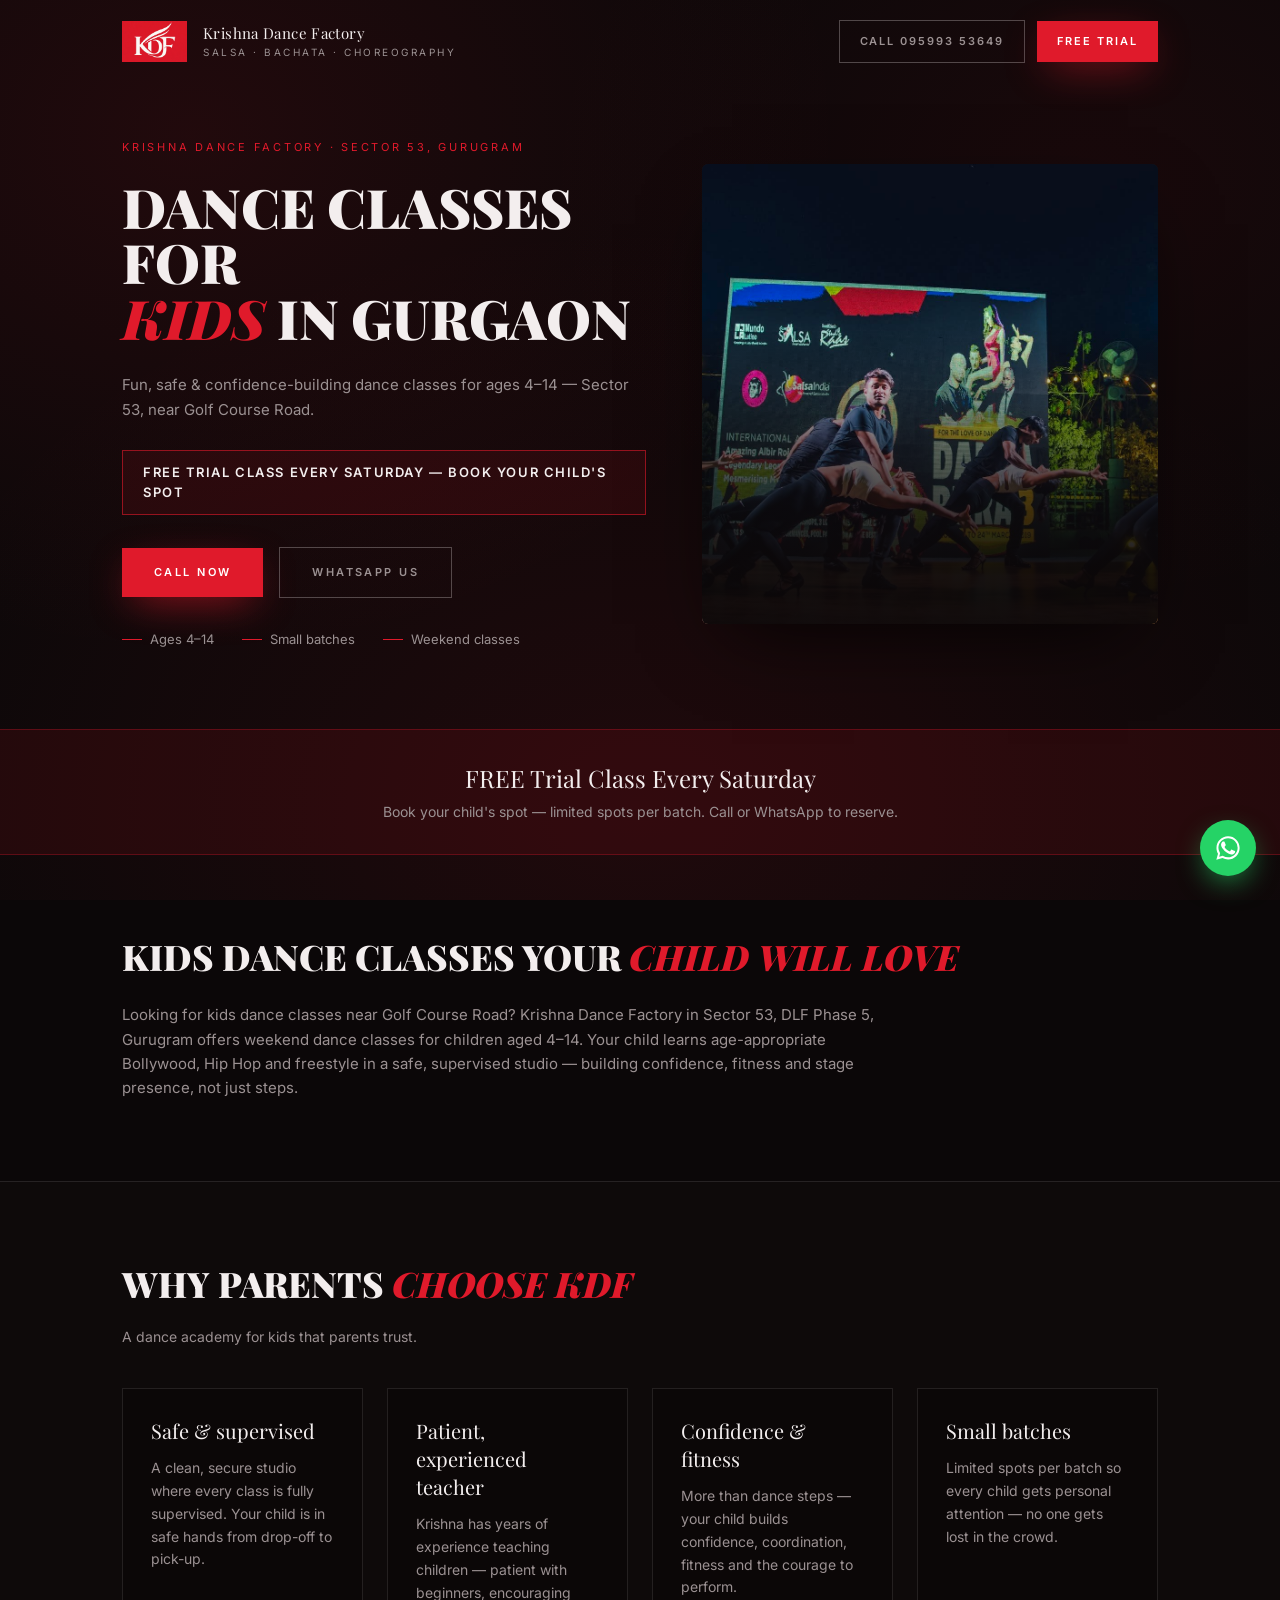
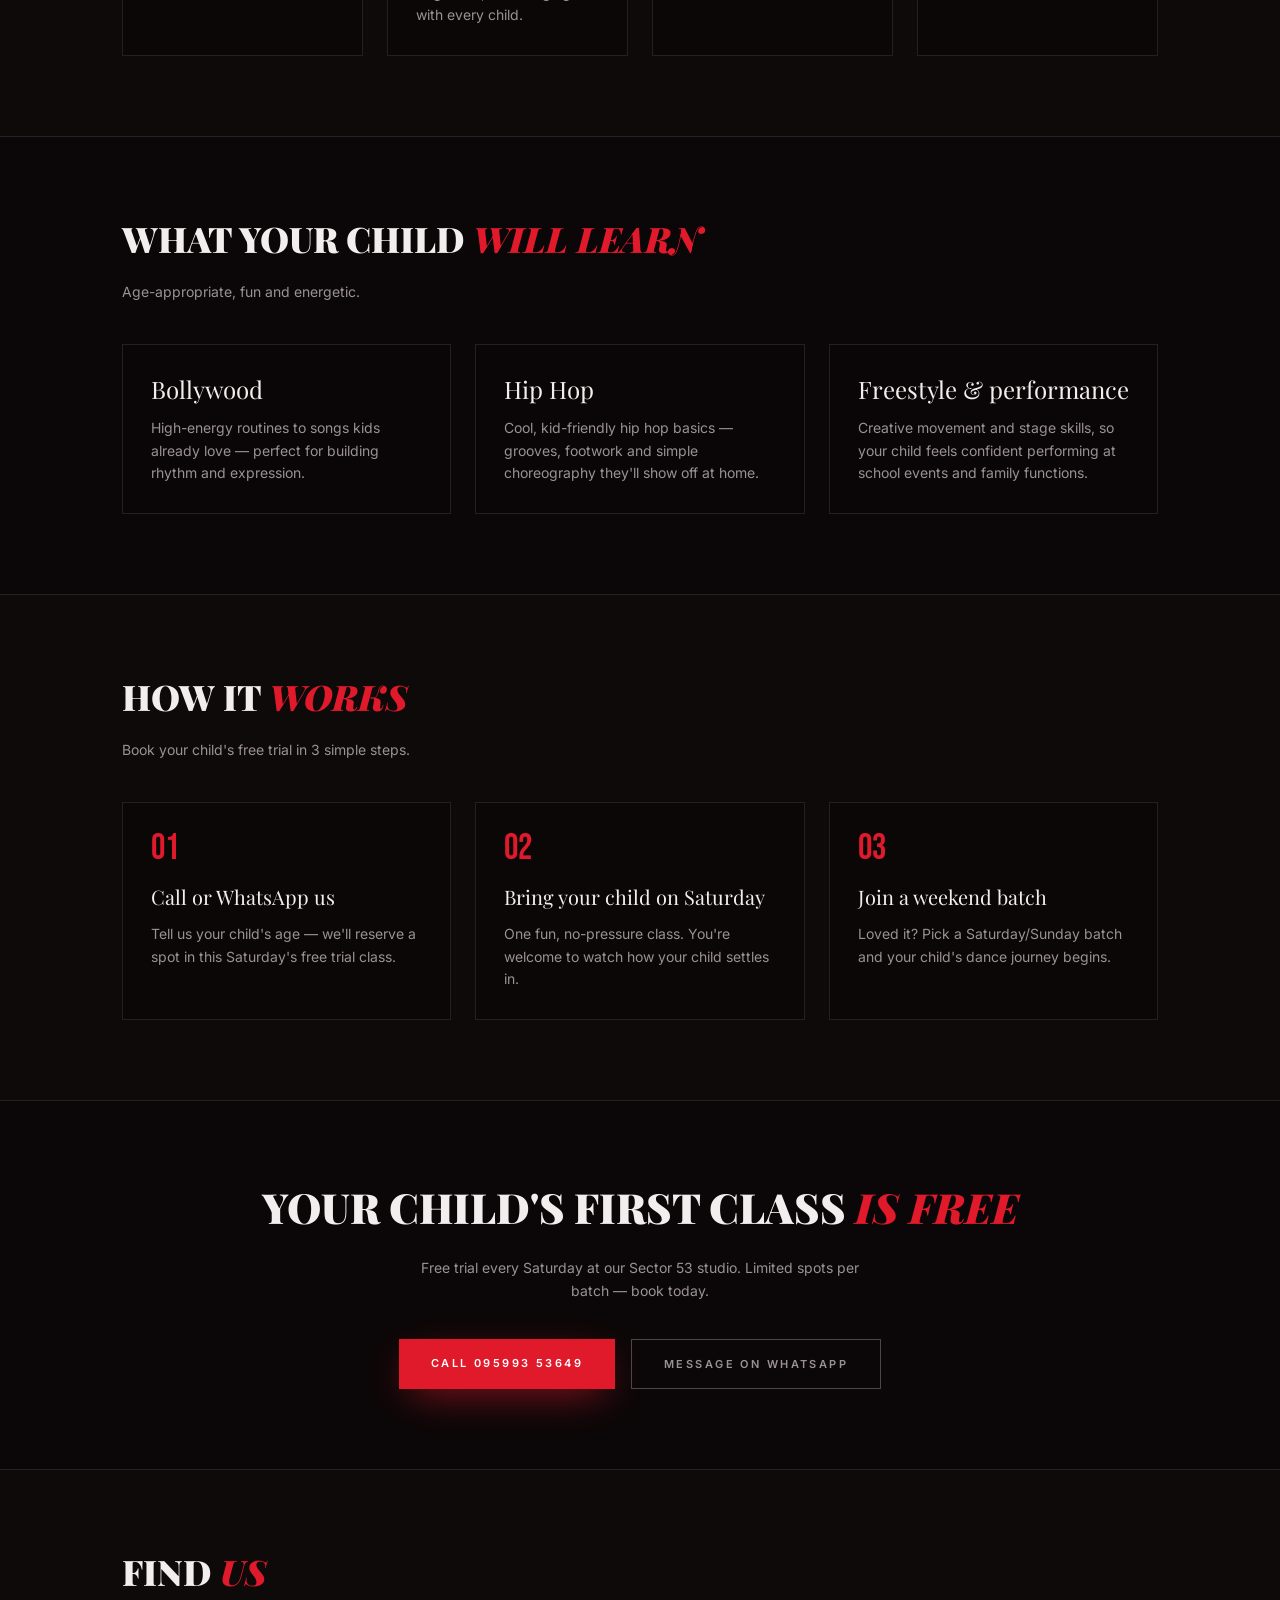
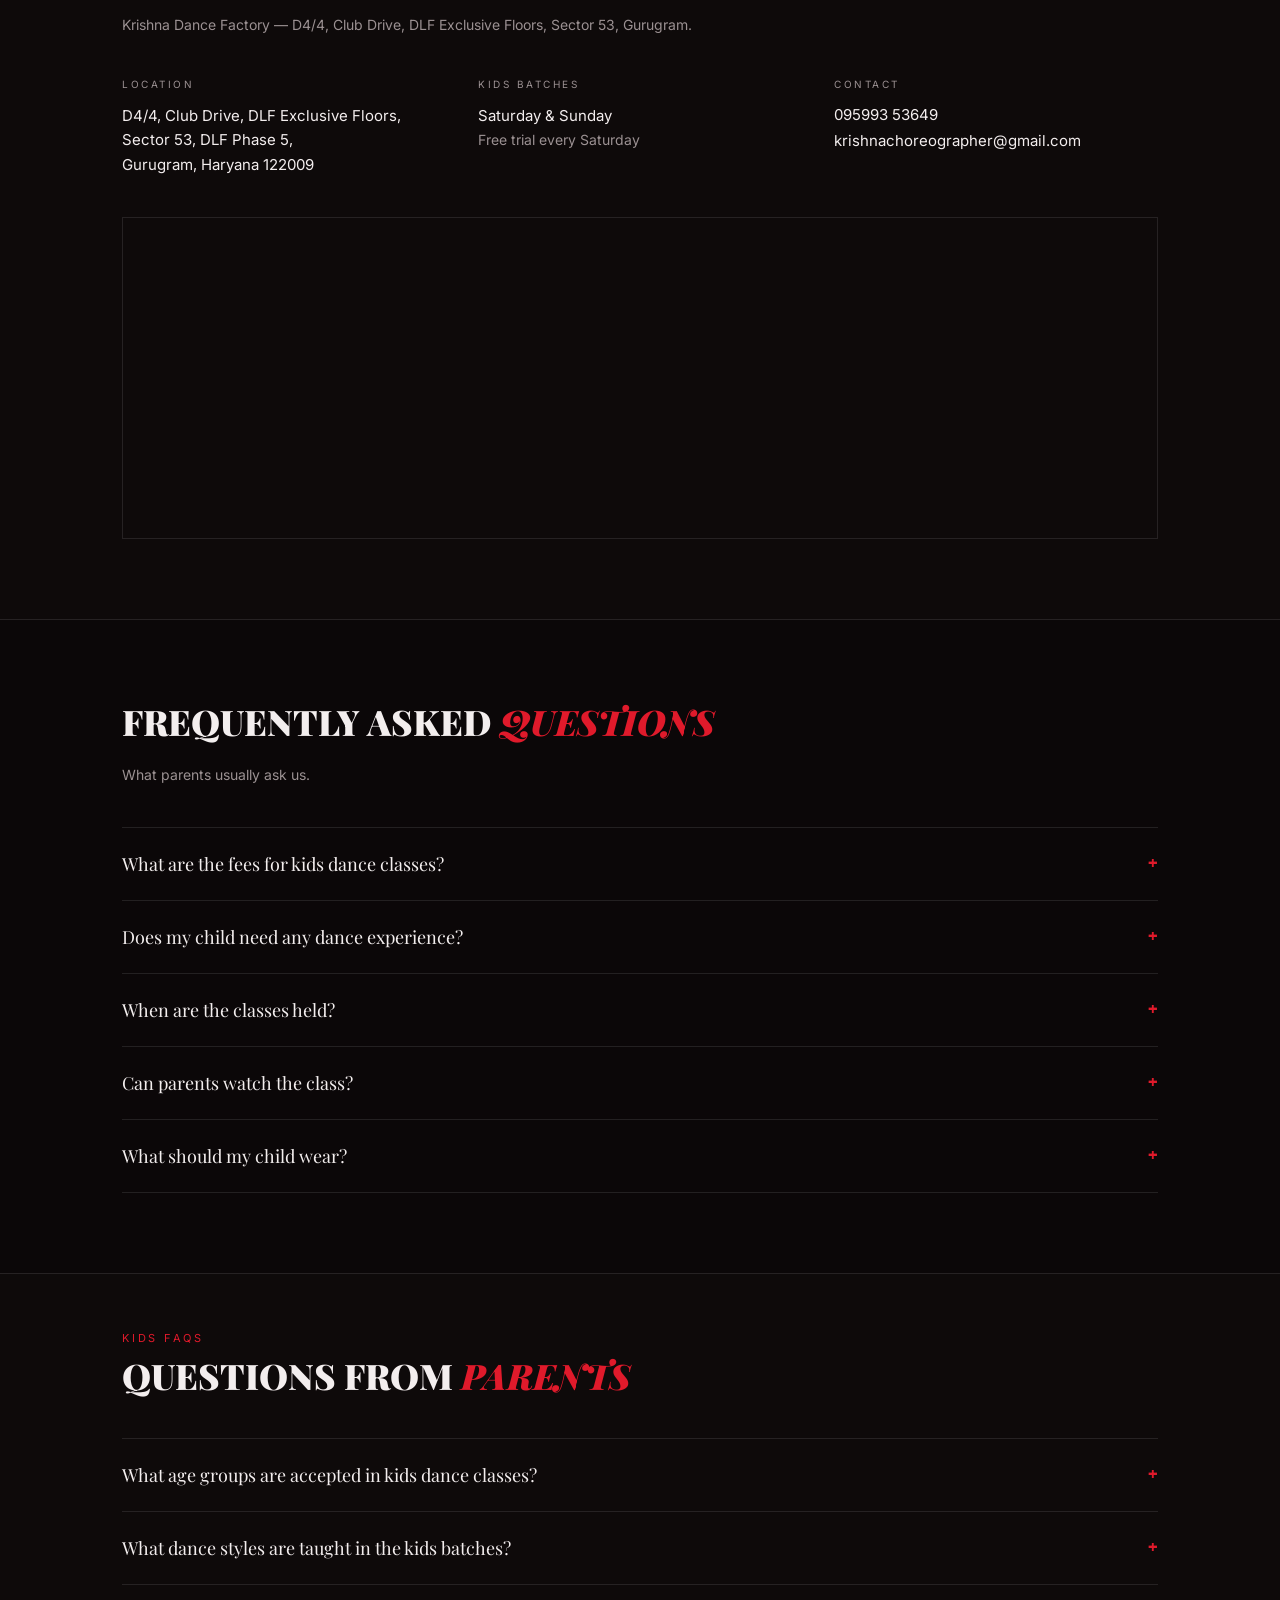
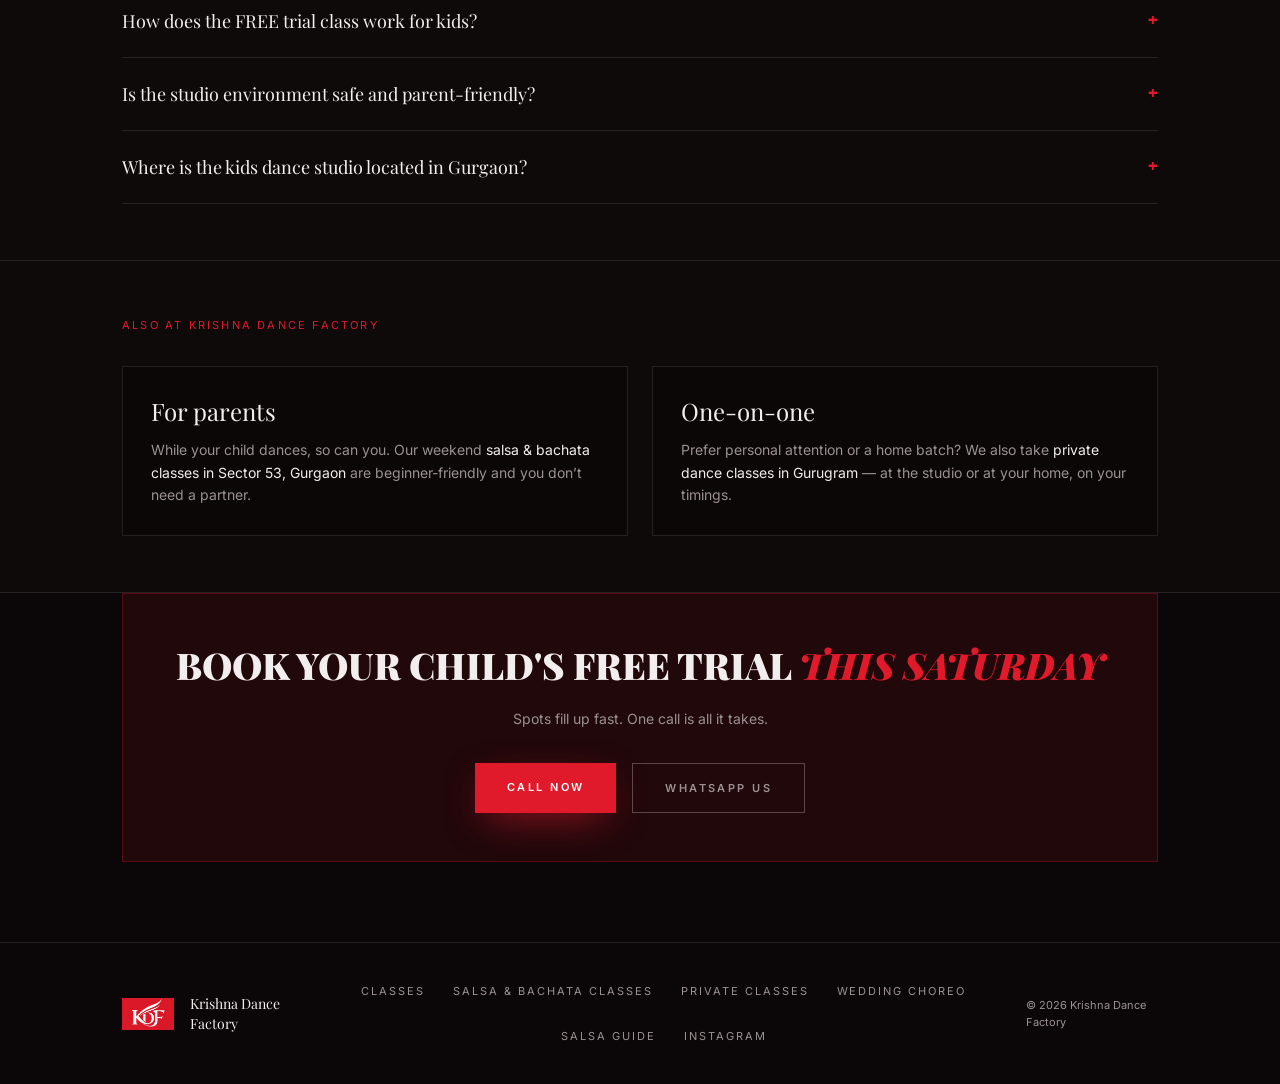
==== kids-dance-classes/index.html @ 81368af0 "Fix local business schema and GA4 click page URLs" ====
<!DOCTYPE html>
<html lang="en" class="scroll-smooth">
<head>
  <meta charset="UTF-8" />
  <meta name="viewport" content="width=device-width, initial-scale=1.0" />
  <title>Kids Dance Classes in Gurgaon (Ages 4–14) | FREE Saturday Trial — KDF Sector 53</title>
  <meta name="description" content="Safe &amp; fun kids dance classes in Gurgaon near Golf Course Road. Bollywood, Hip-Hop &amp; freestyle for ages 4–14. Small batches. FREE Saturday trial — Call 095993 53649." />
  <link rel="canonical" href="https://krishnadancefactory.in/kids-dance-classes/" />

  <meta property="og:title" content="Kids Dance Classes in Gurgaon (Ages 4–14) | FREE Saturday Trial — KDF Sector 53" />
  <meta property="og:description" content="Safe &amp; fun kids dance classes in Gurgaon near Golf Course Road. Bollywood, Hip-Hop &amp; freestyle for ages 4–14. Small batches. FREE Saturday trial — Call 095993 53649." />
  <meta property="og:image" content="https://krishnadancefactory.in/images/landing/hero.jpg" />
  <meta property="og:url" content="https://krishnadancefactory.in/kids-dance-classes/" />
  <meta property="og:type" content="website" />

  <link rel="icon" href="../favicon.jpg" />

  <!-- Google Analytics 4 -->
  <script async src="https://www.googletagmanager.com/gtag/js?id=G-9EC735TX9M"></script>
  <script>
    window.dataLayer = window.dataLayer || [];
    function gtag(){dataLayer.push(arguments);}
    gtag('js', new Date());

    gtag('config', 'G-9EC735TX9M');
  </script>

  <link rel="preconnect" href="https://fonts.googleapis.com">
  <link rel="preconnect" href="https://fonts.gstatic.com" crossorigin>
  <link href="https://fonts.googleapis.com/css2?family=Bebas+Neue&family=Inter:wght@300;400;500;600&family=Playfair+Display:ital,wght@0,700;0,900;1,700&display=swap" rel="stylesheet">
  <link rel="stylesheet" href="../style.css?v=5">
  <link rel="stylesheet" href="../tailwind.css">

  <!-- Local business structured data -->
  <script type="application/ld+json">
  {
    "@context": "https://schema.org",
    "@type": "LocalBusiness",
    "@id": "https://krishnadancefactory.in/#danceschool",
    "name": "Krishna Dance Factory",
    "alternateName": ["KDF Dance Studio Gurgaon", "Krishna Dance Academy"],
    "url": "https://krishnadancefactory.in/",
    "telephone": "+919599353649",
    "email": "krishnachoreographer@gmail.com",
    "priceRange": "₹₹",
    "image": "https://krishnadancefactory.in/kdf_logo_red.webp",
    "address": {
      "@type": "PostalAddress",
      "streetAddress": "DLF Exclusive Floors, D4/4, Club Dr, Phase 5, Sector 53",
      "addressLocality": "Gurugram",
      "addressRegion": "Haryana",
      "postalCode": "122009",
      "addressCountry": "IN"
    },
    "geo": {
      "@type": "GeoCoordinates",
      "latitude": 28.4357,
      "longitude": 77.0982
    },
    "hasMap": "https://maps.google.com/maps?cid=18175839460244014133",
    "areaServed": [
      { "@type": "Place", "name": "Sector 53, Gurugram" },
      { "@type": "Place", "name": "DLF Phase 5" },
      { "@type": "Place", "name": "Golf Course Road" },
      { "@type": "City", "name": "Gurgaon" }
    ],
    "sameAs": [
      "https://www.instagram.com/krishnachoreographer",
      "https://maps.google.com/maps?cid=18175839460244014133"
    ]
  }
  </script>

  <!-- Schema.org Service & FAQPage Structured Data -->
  <script type="application/ld+json">
  {
    "@context": "https://schema.org",
    "@graph": [
      {
        "@type": "Service",
        "serviceType": "Kids Dance Classes",
        "name": "Kids Dance Classes in Gurgaon Sector 53 DLF Phase 5",
        "url": "https://krishnadancefactory.in/kids-dance-classes/",
        "description": "Fun, safe, and structured dance training for children aged 4 to 14 in Bollywood, Hip Hop, and freestyle rhythm at Krishna Dance Factory Gurgaon.",
        "provider": {
          "@type": "LocalBusiness",
          "@id": "https://krishnadancefactory.in/#danceschool",
          "name": "Krishna Dance Factory"
        }
      },
      {
        "@type": "FAQPage",
        "mainEntity": [
          {
            "@type": "Question",
            "name": "What age groups are accepted in kids dance classes?",
            "acceptedAnswer": {
              "@type": "Answer",
              "text": "We teach children aged 4 to 14 years old, divided into age-appropriate batches so young dancers learn comfortably with their peers."
            }
          },
          {
            "@type": "Question",
            "name": "What dance styles are taught in the kids batches?",
            "acceptedAnswer": {
              "@type": "Answer",
              "text": "We focus on energetic Bollywood choreography, Hip Hop grooves, isolations, and freestyle rhythm building."
            }
          },
          {
            "@type": "Question",
            "name": "How does the FREE trial class work for kids?",
            "acceptedAnswer": {
              "@type": "Answer",
              "text": "We offer a free trial class every Saturday so your child can experience the studio, meet founder Krishna, and try the steps before you enroll."
            }
          },
          {
            "@type": "Question",
            "name": "Is the studio environment safe and parent-friendly?",
            "acceptedAnswer": {
              "@type": "Answer",
              "text": "Yes, our DLF Phase 5 studio is a clean, fully air-conditioned, secure environment with comfortable seating for parents."
            }
          },
          {
            "@type": "Question",
            "name": "Where is the kids dance studio located in Gurgaon?",
            "acceptedAnswer": {
              "@type": "Answer",
              "text": "At D4/4, Club Drive, DLF Exclusive Floors, Sector 53, DLF Phase 5, Gurugram (near DLF Club5 and Golf Course Road)."
            }
          }
        ]
      }
    ]
  }
  </script>
</head>

<body class="font-body text-bone antialiased selection:bg-blood selection:text-white">

  <div class="bokeh" aria-hidden="true"></div>

  <div class="relative z-10">

    <!-- ============ NAVBAR ============ -->
    <header id="nav" class="sticky top-0 z-50 transition-all duration-500">
      <div class="mx-auto max-w-[1100px] px-5 sm:px-8">
        <nav class="flex items-center justify-between gap-6 py-5">
          <a href="../" class="flex items-center gap-4 shrink-0">
            <img src="../logo.jpg" alt="Krishna Dance Factory logo" class="logo" width="65" height="65">
            <div class="hidden sm:block leading-tight">
              <p class="font-display text-[15px] tracking-wide text-bone">Krishna Dance Factory</p>
              <p class="text-[10px] uppercase tracking-widest2 text-ash mt-1">Salsa · Bachata · Choreography</p>
            </div>
          </a>

          <div class="flex items-center gap-3">
            <a href="tel:+919599353649" data-call
               class="btn-ghost hidden sm:inline-flex px-5 py-3 text-[11px] font-semibold uppercase tracking-[.18em] text-ash">
              Call 095993 53649
            </a>
            <a href="https://wa.me/919599353649?text=Hi%20Krishna!%20I%20want%20to%20book%20a%20FREE%20Saturday%20trial%20kids%20dance%20class%20for%20my%20child.%20Child%27s%20age:%20___"
               target="_blank" rel="noopener" data-wa
               class="btn-red inline-flex px-5 py-3 text-[11px] font-semibold uppercase tracking-[.18em] text-white">
              Free Trial
            </a>
          </div>
        </nav>
      </div>
    </header>

    <!-- ============ HERO ============ -->
    <section class="mx-auto max-w-[1100px] px-5 sm:px-8 pt-10 pb-14 sm:pt-14 sm:pb-20">
      <div class="grid gap-10 lg:grid-cols-[1.15fr_1fr] lg:gap-14 lg:items-center">
        <div>
          <p class="text-[11px] uppercase tracking-widest2 text-blood">Krishna Dance Factory · Sector 53, Gurugram</p>
          <h1 class="mt-6 font-display font-black uppercase leading-[1.02] text-[clamp(2rem,5.4vw,3.4rem)]">
            Dance Classes for<br><span class="text-blood italic">Kids</span> in Gurgaon
          </h1>
          <p class="mt-7 max-w-xl text-[15px] leading-relaxed text-ash">
            Fun, safe &amp; confidence-building dance classes for ages 4–14 —
            Sector 53, near Golf Course Road.
          </p>

          <p class="mt-7 inline-block border border-blood/60 bg-blood/10 px-5 py-3 text-[13px] font-semibold uppercase tracking-[.12em] text-bone">
            FREE Trial Class Every Saturday — Book Your Child's Spot
          </p>

          <div class="mt-8 flex flex-col sm:flex-row gap-4 sm:items-center">
            <a href="tel:+919599353649" data-call
               class="btn-red inline-flex justify-center px-8 py-4 text-[11px] font-semibold uppercase tracking-[.22em] text-white">
              Call now
            </a>
            <a href="https://wa.me/919599353649?text=Hi%20Krishna!%20I%20want%20to%20book%20a%20FREE%20Saturday%20trial%20kids%20dance%20class%20for%20my%20child.%20Child%27s%20age:%20___"
               target="_blank" rel="noopener" data-wa
               class="btn-ghost inline-flex justify-center px-8 py-4 text-[11px] font-semibold uppercase tracking-[.22em] text-ash">
              WhatsApp us
            </a>
          </div>

          <ul class="mt-8 flex flex-wrap gap-x-7 gap-y-3 text-[13px] text-ash">
            <li class="flex items-center gap-2"><span class="h-px w-5 bg-blood"></span>Ages 4–14</li>
            <li class="flex items-center gap-2"><span class="h-px w-5 bg-blood"></span>Small batches</li>
            <li class="flex items-center gap-2"><span class="h-px w-5 bg-blood"></span>Weekend classes</li>
          </ul>
        </div>

        <div class="frame h-[300px] sm:h-[400px] lg:h-[460px]">
          <img src="../images/landing/hero.jpg" alt="Young dancers performing on stage at Krishna Dance Factory" width="1800" height="1013" loading="eager">
        </div>
      </div>
    </section>

    <!-- ============ TRIAL BAND ============ -->
    <section class="border-y border-blood/30 bg-blood/10 py-8">
      <div class="mx-auto max-w-[1100px] px-5 sm:px-8 text-center">
        <p class="font-display text-xl sm:text-2xl text-bone">FREE Trial Class Every Saturday</p>
        <p class="mt-2 text-sm text-ash">Book your child's spot — limited spots per batch. Call or WhatsApp to reserve.</p>
      </div>
    </section>

    <!-- ============ INTRO ============ -->
    <section class="mx-auto max-w-[1100px] px-5 sm:px-8 py-16 sm:py-20">
      <h2 class="font-display text-[clamp(1.5rem,3.5vw,2.2rem)] font-black uppercase leading-tight">
        Kids dance classes your <span class="text-blood italic">child will love</span>
      </h2>
      <p class="mt-6 max-w-3xl text-[15px] leading-relaxed text-ash">
        Looking for kids dance classes near Golf Course Road? Krishna Dance Factory in Sector 53,
        DLF Phase 5, Gurugram offers weekend dance classes for children aged 4–14. Your child learns
        age-appropriate Bollywood, Hip Hop and freestyle in a safe, supervised studio — building
        confidence, fitness and stage presence, not just steps.
      </p>
    </section>

    <!-- ============ WHY PARENTS ============ -->
    <section class="border-y border-white/10 bg-panel/40 py-16 sm:py-20">
      <div class="mx-auto max-w-[1100px] px-5 sm:px-8">
        <h2 class="font-display text-[clamp(1.5rem,3.5vw,2.2rem)] font-black uppercase leading-tight">
          Why parents <span class="text-blood italic">choose KDF</span>
        </h2>
        <p class="mt-5 max-w-lg text-sm leading-relaxed text-ash">
          A dance academy for kids that parents trust.
        </p>

        <div class="mt-10 grid gap-6 sm:grid-cols-2 lg:grid-cols-4">
          <article class="border border-white/10 bg-ink/60 p-7">
            <h3 class="font-display text-xl">Safe &amp; supervised</h3>
            <p class="mt-3 text-sm leading-relaxed text-ash">A clean, secure studio where every class is fully supervised. Your child is in safe hands from drop-off to pick-up.</p>
          </article>
          <article class="border border-white/10 bg-ink/60 p-7">
            <h3 class="font-display text-xl">Patient, experienced teacher</h3>
            <p class="mt-3 text-sm leading-relaxed text-ash">Krishna has years of experience teaching children — patient with beginners, encouraging with every child.</p>
          </article>
          <article class="border border-white/10 bg-ink/60 p-7">
            <h3 class="font-display text-xl">Confidence &amp; fitness</h3>
            <p class="mt-3 text-sm leading-relaxed text-ash">More than dance steps — your child builds confidence, coordination, fitness and the courage to perform.</p>
          </article>
          <article class="border border-white/10 bg-ink/60 p-7">
            <h3 class="font-display text-xl">Small batches</h3>
            <p class="mt-3 text-sm leading-relaxed text-ash">Limited spots per batch so every child gets personal attention — no one gets lost in the crowd.</p>
          </article>
        </div>
      </div>
    </section>

    <!-- ============ WHAT THEY LEARN ============ -->
    <section class="mx-auto max-w-[1100px] px-5 sm:px-8 py-16 sm:py-20">
      <h2 class="font-display text-[clamp(1.5rem,3.5vw,2.2rem)] font-black uppercase leading-tight">
        What your child <span class="text-blood italic">will learn</span>
      </h2>
      <p class="mt-5 max-w-lg text-sm leading-relaxed text-ash">
        Age-appropriate, fun and energetic.
      </p>

      <div class="mt-10 grid gap-6 sm:grid-cols-3">
        <article class="border border-white/10 bg-ink/60 p-7">
          <h3 class="font-display text-2xl">Bollywood</h3>
          <p class="mt-3 text-sm leading-relaxed text-ash">High-energy routines to songs kids already love — perfect for building rhythm and expression.</p>
        </article>
        <article class="border border-white/10 bg-ink/60 p-7">
          <h3 class="font-display text-2xl">Hip Hop</h3>
          <p class="mt-3 text-sm leading-relaxed text-ash">Cool, kid-friendly hip hop basics — grooves, footwork and simple choreography they'll show off at home.</p>
        </article>
        <article class="border border-white/10 bg-ink/60 p-7">
          <h3 class="font-display text-2xl">Freestyle &amp; performance</h3>
          <p class="mt-3 text-sm leading-relaxed text-ash">Creative movement and stage skills, so your child feels confident performing at school events and family functions.</p>
        </article>
      </div>
    </section>

    <!-- ============ HOW IT WORKS ============ -->
    <section class="border-y border-white/10 bg-panel/40 py-16 sm:py-20">
      <div class="mx-auto max-w-[1100px] px-5 sm:px-8">
        <h2 class="font-display text-[clamp(1.5rem,3.5vw,2.2rem)] font-black uppercase leading-tight">
          How it <span class="text-blood italic">works</span>
        </h2>
        <p class="mt-5 max-w-lg text-sm leading-relaxed text-ash">
          Book your child's free trial in 3 simple steps.
        </p>

        <div class="mt-10 grid gap-6 sm:grid-cols-3">
          <article class="border border-white/10 bg-ink/60 p-7">
            <p class="font-cond text-4xl text-blood leading-none">01</p>
            <h3 class="mt-4 font-display text-xl">Call or WhatsApp us</h3>
            <p class="mt-3 text-sm leading-relaxed text-ash">Tell us your child's age — we'll reserve a spot in this Saturday's free trial class.</p>
          </article>
          <article class="border border-white/10 bg-ink/60 p-7">
            <p class="font-cond text-4xl text-blood leading-none">02</p>
            <h3 class="mt-4 font-display text-xl">Bring your child on Saturday</h3>
            <p class="mt-3 text-sm leading-relaxed text-ash">One fun, no-pressure class. You're welcome to watch how your child settles in.</p>
          </article>
          <article class="border border-white/10 bg-ink/60 p-7">
            <p class="font-cond text-4xl text-blood leading-none">03</p>
            <h3 class="mt-4 font-display text-xl">Join a weekend batch</h3>
            <p class="mt-3 text-sm leading-relaxed text-ash">Loved it? Pick a Saturday/Sunday batch and your child's dance journey begins.</p>
          </article>
        </div>
      </div>
    </section>

    <!-- ============ CTA ============ -->
    <section class="mx-auto max-w-[1100px] px-5 sm:px-8 py-16 sm:py-20 text-center">
      <h2 class="font-display text-[clamp(1.6rem,4vw,2.6rem)] font-black uppercase leading-tight">
        Your child's first class <span class="text-blood italic">is free</span>
      </h2>
      <p class="mx-auto mt-6 max-w-md text-sm leading-relaxed text-ash">
        Free trial every Saturday at our Sector 53 studio. Limited spots per batch — book today.
      </p>

      <div class="mt-9 flex flex-col sm:flex-row justify-center gap-4">
        <a href="tel:+919599353649" data-call
           class="btn-red inline-flex justify-center px-8 py-4 text-[11px] font-semibold uppercase tracking-[.22em] text-white">
          Call 095993 53649
        </a>
        <a href="https://wa.me/919599353649?text=Hi%20Krishna!%20I%20want%20to%20book%20a%20FREE%20Saturday%20trial%20kids%20dance%20class%20for%20my%20child.%20Child%27s%20age:%20___"
           target="_blank" rel="noopener" data-wa
           class="btn-ghost inline-flex justify-center px-8 py-4 text-[11px] font-semibold uppercase tracking-[.22em] text-ash">
          Message on WhatsApp
        </a>
      </div>
    </section>

    <!-- ============ FIND US ============ -->
    <section class="border-y border-white/10 bg-panel/40 py-16 sm:py-20">
      <div class="mx-auto max-w-[1100px] px-5 sm:px-8">
        <h2 class="font-display text-[clamp(1.5rem,3.5vw,2.2rem)] font-black uppercase leading-tight">
          Find <span class="text-blood italic">us</span>
        </h2>
        <p class="mt-5 max-w-2xl text-sm leading-relaxed text-ash">
          Krishna Dance Factory — D4/4, Club Drive, DLF Exclusive Floors, Sector 53, Gurugram.
        </p>

        <div class="mt-10 grid gap-8 sm:grid-cols-3">
          <div>
            <p class="text-[10px] uppercase tracking-widest2 text-ash">Location</p>
            <p class="mt-3 text-[15px] leading-relaxed text-bone">D4/4, Club Drive, DLF Exclusive Floors,<br>Sector 53, DLF Phase 5,<br>Gurugram, Haryana 122009</p>
          </div>
          <div>
            <p class="text-[10px] uppercase tracking-widest2 text-ash">Kids batches</p>
            <p class="mt-3 text-[15px] leading-relaxed text-bone">Saturday &amp; Sunday<br><span class="text-ash text-sm">Free trial every Saturday</span></p>
          </div>
          <div>
            <p class="text-[10px] uppercase tracking-widest2 text-ash">Contact</p>
            <a href="tel:+919599353649" data-call class="mt-3 block text-[15px] text-bone hover:text-blood transition">095993 53649</a>
            <a href="mailto:krishnachoreographer@gmail.com" class="mt-1 block break-all text-[15px] text-bone hover:text-blood transition">krishnachoreographer@gmail.com</a>
          </div>
        </div>

        <div class="mt-10 border border-white/10 overflow-hidden">
          <iframe title="Krishna Dance Factory location map" loading="lazy" referrerpolicy="no-referrer-when-downgrade"
            class="block h-[320px] w-full border-0"
            src="https://www.google.com/maps?q=Krishna%20Dance%20Factory%2C%20D4%2F4%2C%20Club%20Drive%2C%20DLF%20Exclusive%20Floors%2C%20Sector%2053%2C%20Gurugram%2C%20Haryana%20122009&output=embed"></iframe>
        </div>
      </div>
    </section>

    <!-- ============ FAQ ============ -->
    <section class="mx-auto max-w-[1100px] px-5 sm:px-8 py-16 sm:py-20">
      <h2 class="font-display text-[clamp(1.5rem,3.5vw,2.2rem)] font-black uppercase leading-tight">
        Frequently asked <span class="text-blood italic">questions</span>
      </h2>
      <p class="mt-5 max-w-lg text-sm leading-relaxed text-ash">
        What parents usually ask us.
      </p>

      <div class="mt-10 divide-y divide-white/10 border-y border-white/10">
        <div>
          <button class="acc-head flex w-full items-center justify-between gap-6 py-5 text-left" aria-expanded="false">
            <span class="font-display text-lg">What are the fees for kids dance classes?</span>
            <span class="acc-icon font-cond text-2xl text-blood transition-transform">+</span>
          </button>
          <div class="acc-body"><p class="pb-5 text-sm leading-relaxed text-ash">Fees depend on the batch and duration. Call or WhatsApp us on 095993 53649 and we'll share the current fee structure — and remember, your child's first class is free.</p></div>
        </div>

        <div>
          <button class="acc-head flex w-full items-center justify-between gap-6 py-5 text-left" aria-expanded="false">
            <span class="font-display text-lg">Does my child need any dance experience?</span>
            <span class="acc-icon font-cond text-2xl text-blood transition-transform">+</span>
          </button>
          <div class="acc-body"><p class="pb-5 text-sm leading-relaxed text-ash">Not at all. Most children join as complete beginners. Classes are built step-by-step so every child keeps up comfortably.</p></div>
        </div>

        <div>
          <button class="acc-head flex w-full items-center justify-between gap-6 py-5 text-left" aria-expanded="false">
            <span class="font-display text-lg">When are the classes held?</span>
            <span class="acc-icon font-cond text-2xl text-blood transition-transform">+</span>
          </button>
          <div class="acc-body"><p class="pb-5 text-sm leading-relaxed text-ash">Kids batches run on Saturdays and Sundays, with a free trial class every Saturday. Call us to find the batch that suits your child's age.</p></div>
        </div>

        <div>
          <button class="acc-head flex w-full items-center justify-between gap-6 py-5 text-left" aria-expanded="false">
            <span class="font-display text-lg">Can parents watch the class?</span>
            <span class="acc-icon font-cond text-2xl text-blood transition-transform">+</span>
          </button>
          <div class="acc-body"><p class="pb-5 text-sm leading-relaxed text-ash">Yes — you're welcome to watch your child's trial class and see how they settle in.</p></div>
        </div>

        <div>
          <button class="acc-head flex w-full items-center justify-between gap-6 py-5 text-left" aria-expanded="false">
            <span class="font-display text-lg">What should my child wear?</span>
            <span class="acc-icon font-cond text-2xl text-blood transition-transform">+</span>
          </button>
          <div class="acc-body"><p class="pb-5 text-sm leading-relaxed text-ash">Comfortable clothes they can move in — a t-shirt, track pants or shorts, and sports shoes. Bring a water bottle too.</p></div>
        </div>
      </div>
    </section>

        <!-- ============ FAQ ACCORDION ============ -->
    <section class="border-t border-white/10 bg-panel/40 py-14 sm:py-18">
      <div class="mx-auto max-w-[1100px] px-5 sm:px-8">
        <div class="max-w-2xl reveal">
          <p class="text-[11px] uppercase tracking-widest2 text-blood">Kids FAQs</p>
          <h2 class="mt-2 font-display text-[clamp(1.5rem,3.5vw,2.2rem)] font-black uppercase leading-tight">
            Questions From <span class="text-blood italic">Parents</span>
          </h2>
        </div>

        <div class="mt-10 divide-y divide-white/10 border-y border-white/10">
          <div>
            <button class="acc-head flex w-full items-center justify-between gap-6 py-5 text-left" aria-expanded="false">
              <span class="font-display text-lg">What age groups are accepted in kids dance classes?</span>
              <span class="acc-icon font-cond text-2xl text-blood transition-transform">+</span>
            </button>
            <div class="acc-body"><p class="pb-5 text-sm leading-relaxed text-ash">We teach children aged 4 to 14 years old, divided into age-appropriate batches so young dancers learn comfortably with their peers.</p></div>
          </div>

          <div>
            <button class="acc-head flex w-full items-center justify-between gap-6 py-5 text-left" aria-expanded="false">
              <span class="font-display text-lg">What dance styles are taught in the kids batches?</span>
              <span class="acc-icon font-cond text-2xl text-blood transition-transform">+</span>
            </button>
            <div class="acc-body"><p class="pb-5 text-sm leading-relaxed text-ash">We focus on energetic Bollywood choreography, Hip Hop grooves, isolations, and freestyle rhythm building designed to build confidence.</p></div>
          </div>

          <div>
            <button class="acc-head flex w-full items-center justify-between gap-6 py-5 text-left" aria-expanded="false">
              <span class="font-display text-lg">How does the FREE trial class work for kids?</span>
              <span class="acc-icon font-cond text-2xl text-blood transition-transform">+</span>
            </button>
            <div class="acc-body"><p class="pb-5 text-sm leading-relaxed text-ash">We offer a free trial class every Saturday so your child can experience the studio, meet founder Krishna, and try the steps before you enroll.</p></div>
          </div>

          <div>
            <button class="acc-head flex w-full items-center justify-between gap-6 py-5 text-left" aria-expanded="false">
              <span class="font-display text-lg">Is the studio environment safe and parent-friendly?</span>
              <span class="acc-icon font-cond text-2xl text-blood transition-transform">+</span>
            </button>
            <div class="acc-body"><p class="pb-5 text-sm leading-relaxed text-ash">Yes, our DLF Phase 5 studio is a clean, fully air-conditioned, secure environment with comfortable seating for waiting parents.</p></div>
          </div>

          <div>
            <button class="acc-head flex w-full items-center justify-between gap-6 py-5 text-left" aria-expanded="false">
              <span class="font-display text-lg">Where is the kids dance studio located in Gurgaon?</span>
              <span class="acc-icon font-cond text-2xl text-blood transition-transform">+</span>
            </button>
            <div class="acc-body"><p class="pb-5 text-sm leading-relaxed text-ash">At D4/4, Club Drive, DLF Exclusive Floors, Sector 53, DLF Phase 5, Gurugram (near DLF Club5 and Golf Course Road).</p></div>
          </div>
        </div>
      </div>
    </section>

    <!-- ============ ALSO AT KDF ============ -->
    <section class="border-y border-white/10 bg-panel/40 py-14 sm:py-16">
      <div class="mx-auto max-w-[1100px] px-5 sm:px-8">
        <p class="text-[11px] uppercase tracking-[.2em] text-blood">Also at Krishna Dance Factory</p>
        <div class="mt-8 grid gap-6 sm:grid-cols-2">
          <article class="border border-white/10 bg-ink/60 p-7">
            <h3 class="font-display text-2xl">For parents</h3>
            <p class="mt-3 text-sm leading-relaxed text-ash">
              While your child dances, so can you. Our weekend
              <a href="../salsa-bachata/" class="text-bone underline decoration-blood underline-offset-4 hover:text-blood transition">salsa &amp; bachata classes in Sector 53, Gurgaon</a>
              are beginner-friendly and you don&rsquo;t need a partner.
            </p>
          </article>
          <article class="border border-white/10 bg-ink/60 p-7">
            <h3 class="font-display text-2xl">One-on-one</h3>
            <p class="mt-3 text-sm leading-relaxed text-ash">
              Prefer personal attention or a home batch? We also take
              <a href="../private-classes/" class="text-bone underline decoration-blood underline-offset-4 hover:text-blood transition">private dance classes in Gurugram</a>
              &mdash; at the studio or at your home, on your timings.
            </p>
          </article>
        </div>
      </div>
    </section>

    <!-- ============ FINAL CTA ============ -->
    <section class="mx-auto max-w-[1100px] px-5 sm:px-8 pb-16 sm:pb-20 text-center">
      <div class="border border-blood/30 bg-blood/10 px-6 py-12 sm:px-10">
        <h2 class="font-display text-[clamp(1.5rem,3.6vw,2.3rem)] font-black uppercase leading-tight">
          Book your child's FREE trial <span class="text-blood italic">this Saturday</span>
        </h2>
        <p class="mx-auto mt-5 max-w-md text-sm leading-relaxed text-ash">
          Spots fill up fast. One call is all it takes.
        </p>

        <div class="mt-8 flex flex-col sm:flex-row justify-center gap-4">
          <a href="tel:+919599353649" data-call
             class="btn-red inline-flex justify-center px-8 py-4 text-[11px] font-semibold uppercase tracking-[.22em] text-white">
            Call now
          </a>
          <a href="https://wa.me/919599353649?text=Hi%20Krishna!%20I%20want%20to%20book%20a%20FREE%20Saturday%20trial%20kids%20dance%20class%20for%20my%20child.%20Child%27s%20age:%20___"
             target="_blank" rel="noopener" data-wa
             class="btn-ghost inline-flex justify-center px-8 py-4 text-[11px] font-semibold uppercase tracking-[.22em] text-ash">
            WhatsApp us
          </a>
        </div>
      </div>
    </section>

    <!-- ============ FOOTER ============ -->
    <footer class="border-t border-white/10 py-10 pb-24 md:pb-10">
      <div class="mx-auto max-w-[1100px] px-5 sm:px-8">
        <div class="flex flex-col items-center gap-6 md:flex-row md:justify-between">
          <div class="flex items-center gap-4">
            <a href="../"><img src="../logo.jpg" alt="Krishna Dance Factory logo" class="logo" width="65" height="65"></a>
            <p class="font-display text-sm text-bone">Krishna Dance Factory</p>
          </div>
          <ul class="flex flex-wrap justify-center gap-7 text-[11px] uppercase tracking-[.18em] text-ash">
            <li><a href="../#classes" class="hover:text-blood transition">Classes</a></li>
            <li><a href="../salsa-bachata/" class="hover:text-blood transition">Salsa &amp; Bachata classes</a></li>
            <li><a href="../private-classes/" class="hover:text-blood transition">Private classes</a></li>
            <li><a href="../wedding-choreography/" class="hover:text-blood transition">Wedding choreo</a></li>
            <li><a href="../guides/best-salsa-bachata-classes-in-gurgaon/" class="hover:text-blood transition">Salsa Guide</a></li>
            <li><a href="https://instagram.com/krishnachoreographer" target="_blank" rel="noopener" class="hover:text-blood transition">Instagram</a></li>
          </ul>
          <p class="text-[11px] text-ash">© <span id="yr"></span> Krishna Dance Factory</p>
        </div>
      </div>
    </footer>
  </div>

  <!-- Floating WhatsApp (desktop) -->
  <a href="https://wa.me/919599353649?text=Hi%20Krishna!%20I%20want%20to%20book%20a%20FREE%20Saturday%20trial%20kids%20dance%20class%20for%20my%20child.%20Child%27s%20age:%20___"
     target="_blank" rel="noopener" aria-label="Chat on WhatsApp" data-wa
     class="hidden md:grid fixed bottom-6 right-6 z-50 h-14 w-14 place-items-center rounded-full bg-[#25D366] shadow-[0_10px_30px_-8px_rgba(37,211,102,.8)] transition hover:scale-110">
    <svg viewBox="0 0 24 24" class="h-7 w-7 fill-white"><path d="M17.47 14.38c-.3-.15-1.75-.86-2.02-.96-.27-.1-.47-.15-.67.15-.2.3-.77.96-.94 1.16-.17.2-.35.22-.65.07-.3-.15-1.25-.46-2.38-1.47-.88-.78-1.47-1.75-1.64-2.05-.17-.3-.02-.46.13-.61.13-.13.3-.35.45-.52.15-.17.2-.3.3-.5.1-.2.05-.37-.02-.52-.08-.15-.67-1.6-.92-2.2-.24-.58-.49-.5-.67-.51h-.57c-.2 0-.52.07-.79.37-.27.3-1.04 1.01-1.04 2.47 0 1.45 1.06 2.86 1.21 3.06.15.2 2.1 3.2 5.08 4.49.71.3 1.26.49 1.69.63.71.23 1.36.2 1.87.12.57-.09 1.75-.72 2-1.41.25-.69.25-1.28.17-1.41-.07-.13-.27-.2-.57-.35zM12.04 2C6.58 2 2.13 6.45 2.13 11.91c0 1.75.46 3.45 1.32 4.95L2 22l5.25-1.38a9.9 9.9 0 004.79 1.22h.01c5.46 0 9.91-4.45 9.91-9.91 0-2.65-1.03-5.14-2.9-7.01A9.82 9.82 0 0012.04 2zm0 18.02h-.01a8.2 8.2 0 01-4.19-1.15l-.3-.18-3.12.82.83-3.04-.2-.31a8.19 8.19 0 01-1.26-4.38c0-4.54 3.7-8.23 8.25-8.23 2.2 0 4.27.86 5.83 2.41a8.18 8.18 0 012.41 5.83c0 4.54-3.7 8.23-8.24 8.23z"/></svg>
  </a>

  <!-- Sticky call / WhatsApp bar (mobile) -->
  <div class="fixed bottom-0 left-0 right-0 z-[60] flex md:hidden shadow-[0_-4px_20px_rgba(0,0,0,0.5)]">
    <a href="tel:+919599353649" data-call
       class="flex-1 bg-blood py-4 text-center text-[12px] font-semibold uppercase tracking-[.18em] text-white">
      Call now
    </a>
    <a href="https://wa.me/919599353649?text=Hi%20Krishna!%20I%20want%20to%20book%20a%20FREE%20Saturday%20trial%20kids%20dance%20class%20for%20my%20child.%20Child%27s%20age:%20___"
       target="_blank" rel="noopener" data-wa
       class="flex-1 bg-[#25D366] py-4 text-center text-[12px] font-semibold uppercase tracking-[.18em] text-[#06300f]">
      WhatsApp
    </a>
  </div>

  <script>
  (function () {
    'use strict';

    document.getElementById('yr').textContent = new Date().getFullYear();

    /* Reveal on scroll */
    document.body.classList.add('has-reveal');
    var reveals = document.querySelectorAll('.reveal');
    if ('IntersectionObserver' in window) {
      var io = new IntersectionObserver(function (entries) {
        entries.forEach(function (en) {
          if (en.isIntersecting) {
            en.target.classList.add('in');
            io.unobserve(en.target);
          }
        });
      }, { threshold: 0.1 });
      reveals.forEach(function (r) { io.observe(r); });
    } else {
      reveals.forEach(function (r) { r.classList.add('in'); });
    }

    /* Sticky nav background on scroll */
    var nav = document.getElementById('nav');
    function onScroll() {
      if (window.scrollY > 40) nav.classList.add('bg-ink/85','backdrop-blur-xl','border-b','border-white/10');
      else nav.classList.remove('bg-ink/85','backdrop-blur-xl','border-b','border-white/10');
    }
    window.addEventListener('scroll', onScroll, { passive: true });
    onScroll();

    /* FAQ accordion */
    document.querySelectorAll('.acc-head').forEach(function (head) {
      head.addEventListener('click', function () {
        var body = head.nextElementSibling;
        var icon = head.querySelector('.acc-icon');
        var isOpen = body.style.maxHeight && body.style.maxHeight !== '0px';

        document.querySelectorAll('.acc-body').forEach(function (b) { b.style.maxHeight = '0px'; });
        document.querySelectorAll('.acc-icon').forEach(function (i) { i.style.transform = ''; i.textContent = '+'; });
        document.querySelectorAll('.acc-head').forEach(function (h) { h.setAttribute('aria-expanded','false'); });

        if (!isOpen) {
          body.style.maxHeight = body.scrollHeight + 'px';
          icon.style.transform = 'rotate(45deg)';
          head.setAttribute('aria-expanded','true');
        }
      });
    });

    /* 70% Scroll Depth Tracking (fires once per pageview) */
    var scrolled70 = false;
    function checkScroll70() {
      if (scrolled70) return;
      var doc = document.documentElement;
      var body = document.body;
      var scrollTop = window.pageYOffset || doc.scrollTop || body.scrollTop || 0;
      var scrollHeight = Math.max(body.scrollHeight, doc.scrollHeight, body.offsetHeight, doc.offsetHeight) - window.innerHeight;
      if (scrollHeight > 0 && (scrollTop / scrollHeight) >= 0.7) {
        scrolled70 = true;
        window.removeEventListener('scroll', checkScroll70);
        if (typeof window.gtag === 'function') {
          window.gtag('event', 'scroll', {
            percent_scrolled: 70,
            event_category: 'engagement',
            event_label: 'kids-dance-classes'
          });
          window.gtag('event', 'scroll_70', {
            percent_scrolled: 70,
            event_category: 'engagement',
            event_label: 'kids-dance-classes'
          });
        }
      }
    }
    window.addEventListener('scroll', checkScroll70, { passive: true });
  })();
  </script>

  <!-- GA4 Conversion Event Tracking: Phone Calls & WhatsApp Clicks -->
  <script>
    document.addEventListener('DOMContentLoaded', function() {
      // 1. Track Phone Calls (Clean Single Event)
      document.querySelectorAll('a[href^="tel:"]').forEach(function(callLink) {
        callLink.addEventListener('click', function() {
          if (typeof gtag === 'function') {
            gtag('event', 'click_call', {
              'event_category': 'Leads',
              'event_label': this.getAttribute('href')
            });
          }
        });
      });

      // 2. Track WhatsApp Inquiries (Clean Single Event)
      document.querySelectorAll('a[href*="wa.me"]').forEach(function(waLink) {
        waLink.addEventListener('click', function() {
          if (typeof gtag === 'function') {
            gtag('event', 'click_whatsapp', {
              'event_category': 'Leads',
              'event_label': this.getAttribute('href')
            });
          }
        });
      });
    });
  </script>
</body>
</html>
---- style.css ----
:root { --blood: #e01a2b; }
    body { background: #0b0708; }

    
    /* custom code start*/
    
    .logo{width: 65px;}
    .tracking-widest2{letter-spacing: 0.25em !important;}
    .hero-title{font-size: 65px !important; margin-bottom: 12px;}

    /* custom code End*/


    /* --- Clean, warm studio backdrop (grounded, warm ambient light, zero artificial orbs) --- */
    .bokeh {
      position: fixed; inset: 0; z-index: 0; pointer-events: none; overflow: hidden;
      background:
        radial-gradient(1000px 800px at 15% 15%, rgba(224,26,43,.10), transparent 65%),
        radial-gradient(900px 700px at 85% 20%, rgba(180,20,35,.08), transparent 60%),
        radial-gradient(1200px 900px at 50% 90%, rgba(224,26,43,.09), transparent 65%),
        #0c0809;
    }
    .bokeh span {
      display: none;
    }

    /* --- Safe Reveal on scroll (Guarantees content is never invisible/blank) --- */
    .reveal { opacity: 1; transform: none; }
    body.has-reveal .reveal { 
      opacity: 0; 
      transform: translateY(20px); 
      transition: opacity .7s cubic-bezier(.22,1,.36,1), transform .7s cubic-bezier(.22,1,.36,1); 
    }
    body.has-reveal .reveal.in { 
      opacity: 1; 
      transform: none; 
    }

    /* --- Hero image frames --- */
    .frame {
      position: relative; overflow: hidden; border-radius: 6px;
      background: #1c1617;
      box-shadow: 0 30px 80px -30px rgba(0,0,0,.9);
    }
    .frame img { width: 100%; height: 100%; object-fit: cover; display: block; transition: transform 1.2s cubic-bezier(.22,1,.36,1), filter .6s; filter: saturate(1.05) contrast(1.05); }
    .frame:hover img { transform: scale(1.06); }
    .frame::after {
      content: ''; position: absolute; inset: 0;
      background: linear-gradient(180deg, rgba(11,7,8,0) 35%, rgba(11,7,8,.6) 62%, rgba(11,7,8,.94) 88%, rgba(11,7,8,.97) 100%);
    }

    /* --- Nav underline --- */
    .navlink { position: relative; }
    .navlink::after {
      content: ''; position: absolute; left: 0; bottom: -6px; height: 1px; width: 0;
      background: var(--blood); transition: width .35s ease;
    }
    .navlink:hover::after { width: 100%; }

    /* --- Buttons --- */
    .btn-red {
      background: var(--blood);
      box-shadow: 0 12px 40px -12px rgba(224,26,43,.8);
      transition: transform .25s, box-shadow .25s, background .25s;
    }
    .btn-red:hover { transform: translateY(-2px); background: #ff2a3d; box-shadow: 0 18px 50px -12px rgba(224,26,43,.95); }

    .btn-ghost { border: 1px solid rgba(243,238,238,.28); transition: border-color .25s, color .25s, background .25s; }
    .btn-ghost:hover { border-color: var(--blood); color: #fff; background: rgba(224,26,43,.12); }

    /* --- Accordion --- */
    .acc-body { max-height: 0; overflow: hidden; transition: max-height .45s cubic-bezier(.22,1,.36,1); }

    /* --- Marquee strip --- */
    .marquee-track { display: flex; width: max-content; }

    /* --- Custom scrollbar --- */
    ::-webkit-scrollbar { width: 10px; }
    ::-webkit-scrollbar-track { background: #0b0708; }
    ::-webkit-scrollbar-thumb { background: #3a2a2c; border-radius: 8px; }
    ::-webkit-scrollbar-thumb:hover { background: var(--blood); }

    @media (prefers-reduced-motion: reduce) {
      *, *::before, *::after { animation: none !important; transition: none !important; }
      .reveal { opacity: 1; transform: none; }
    }
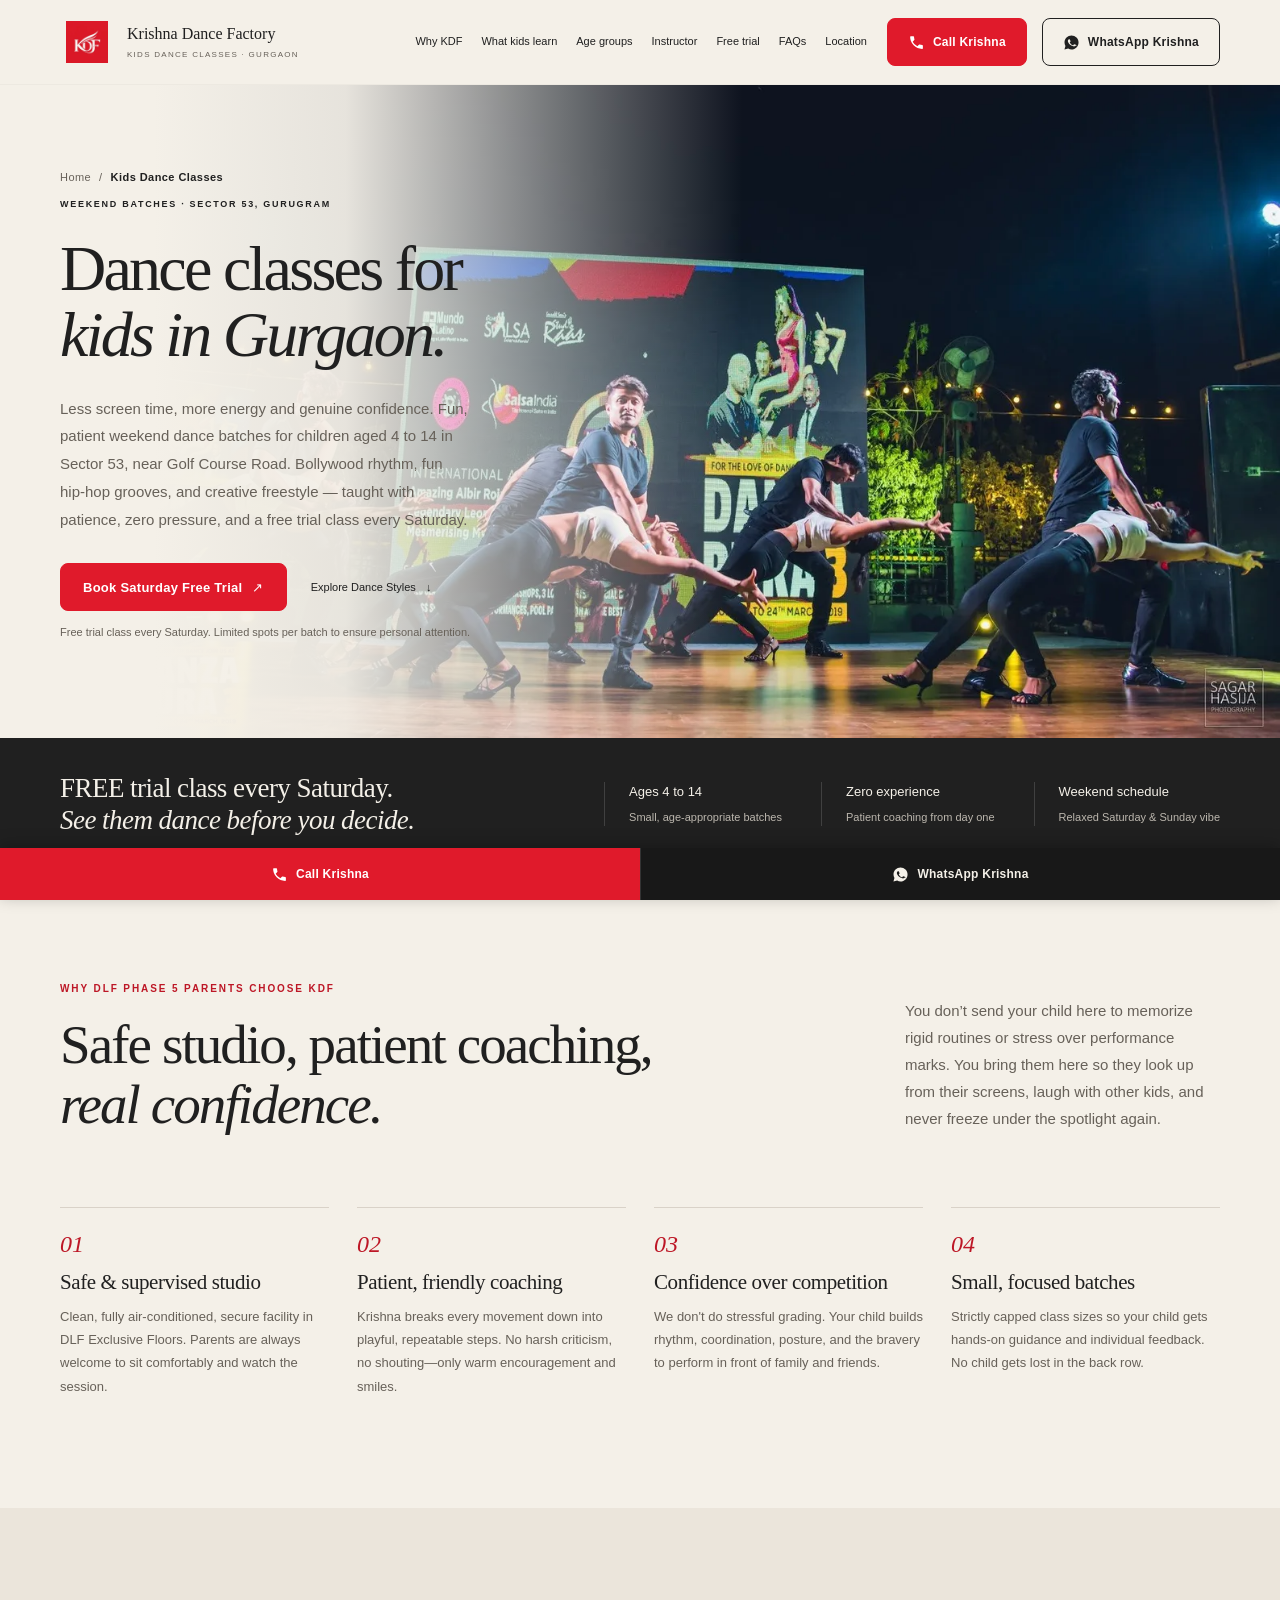
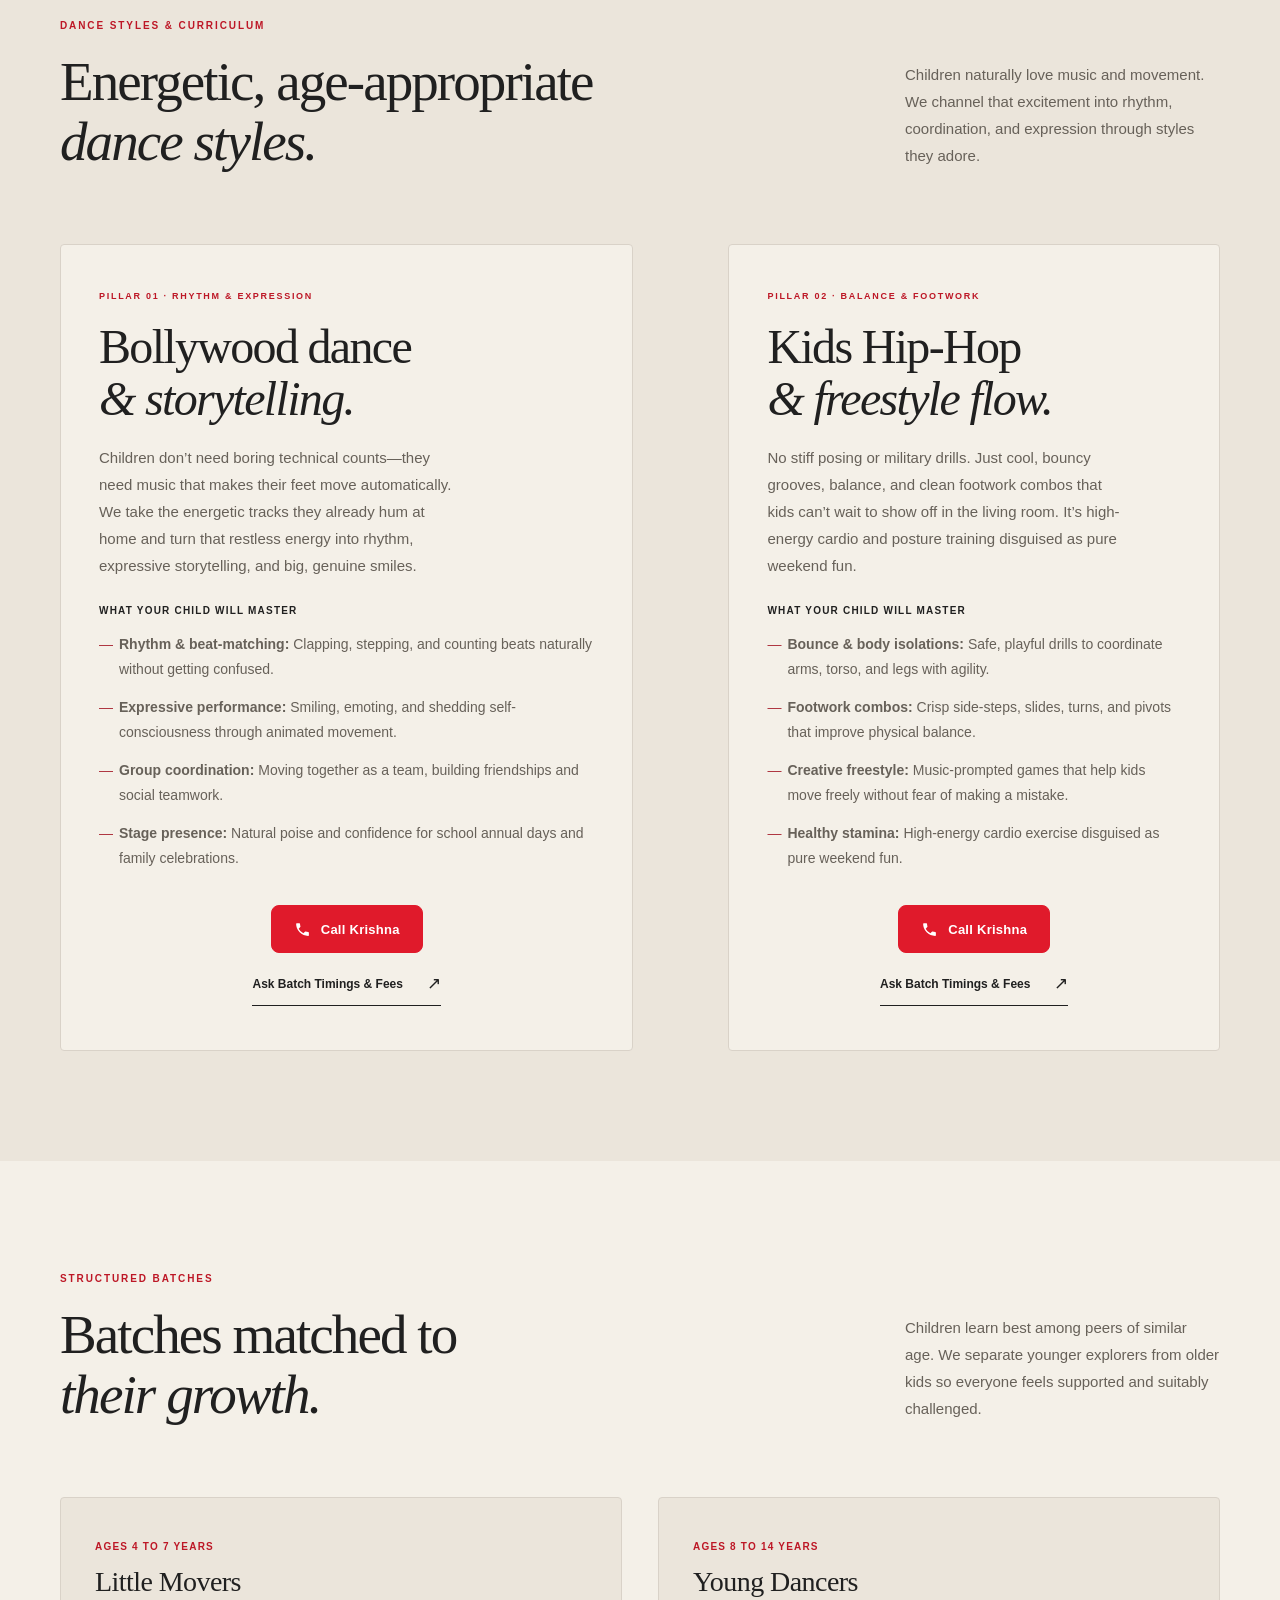
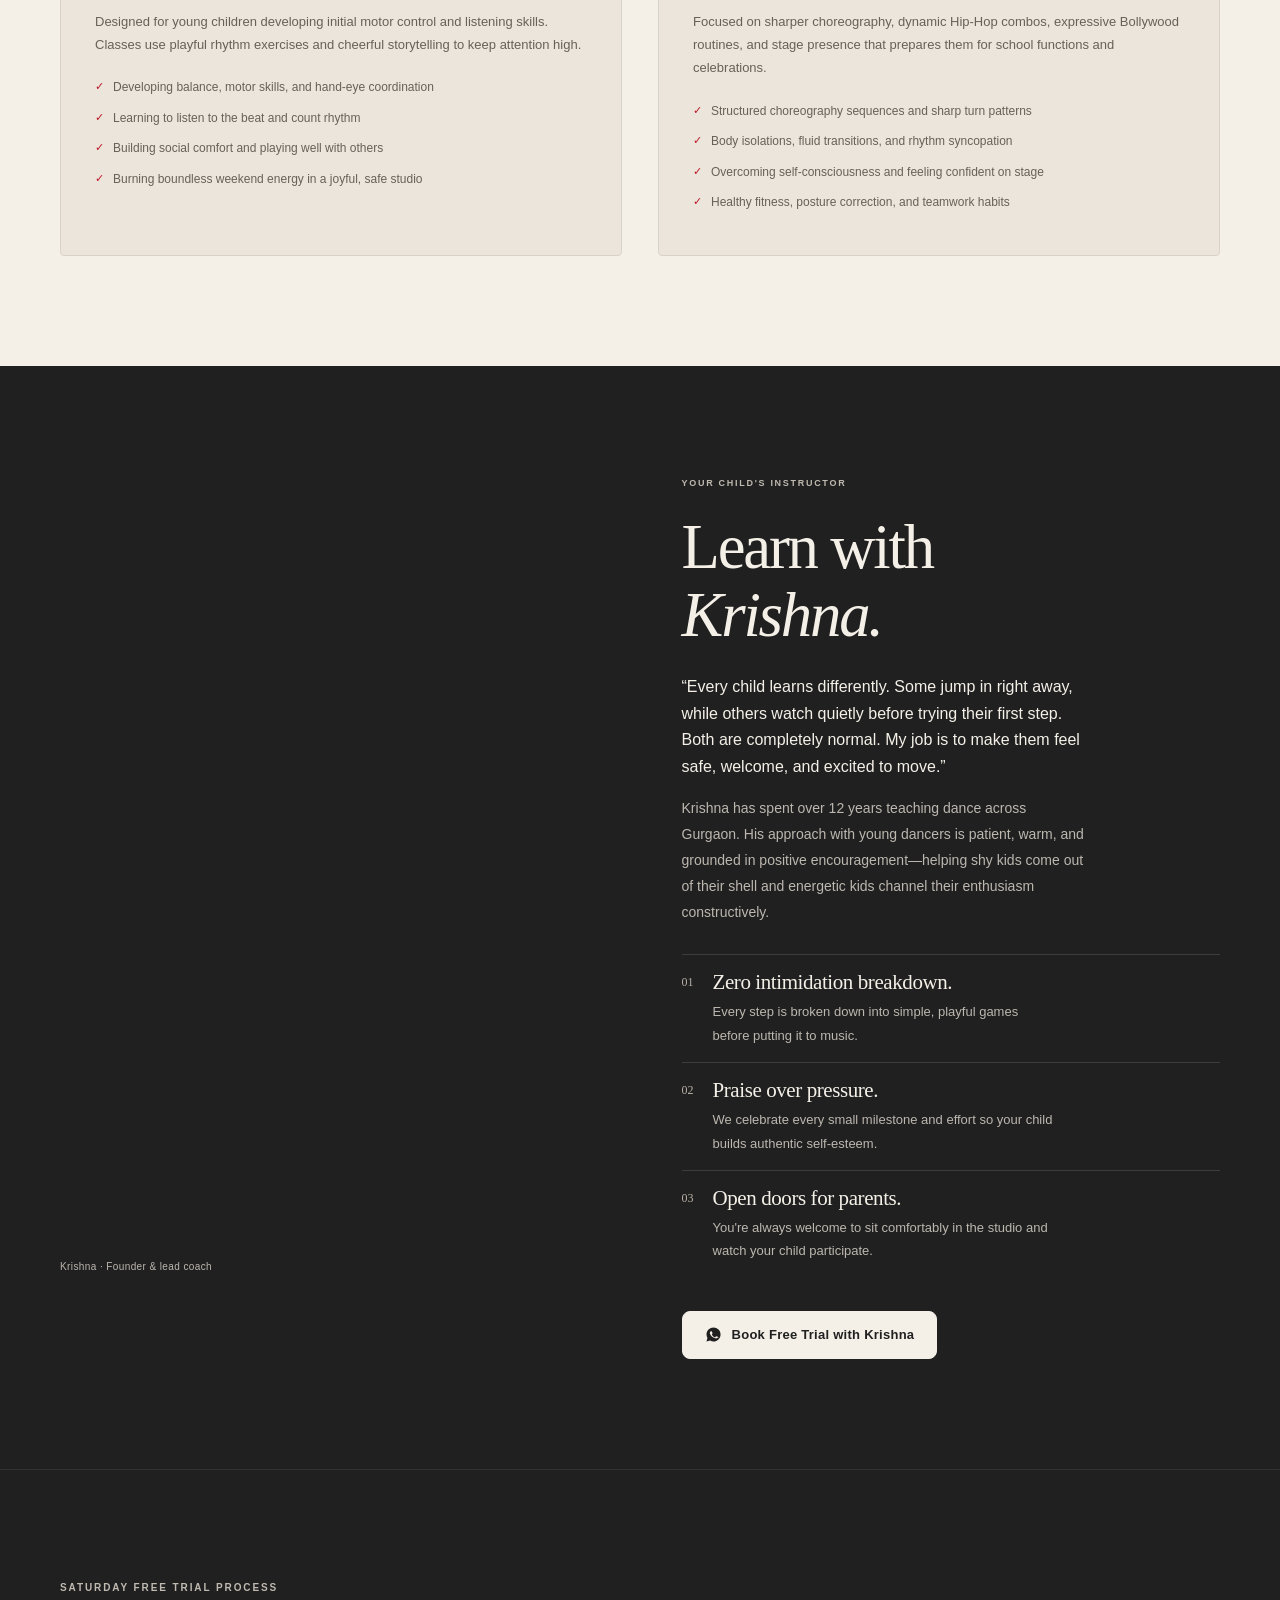
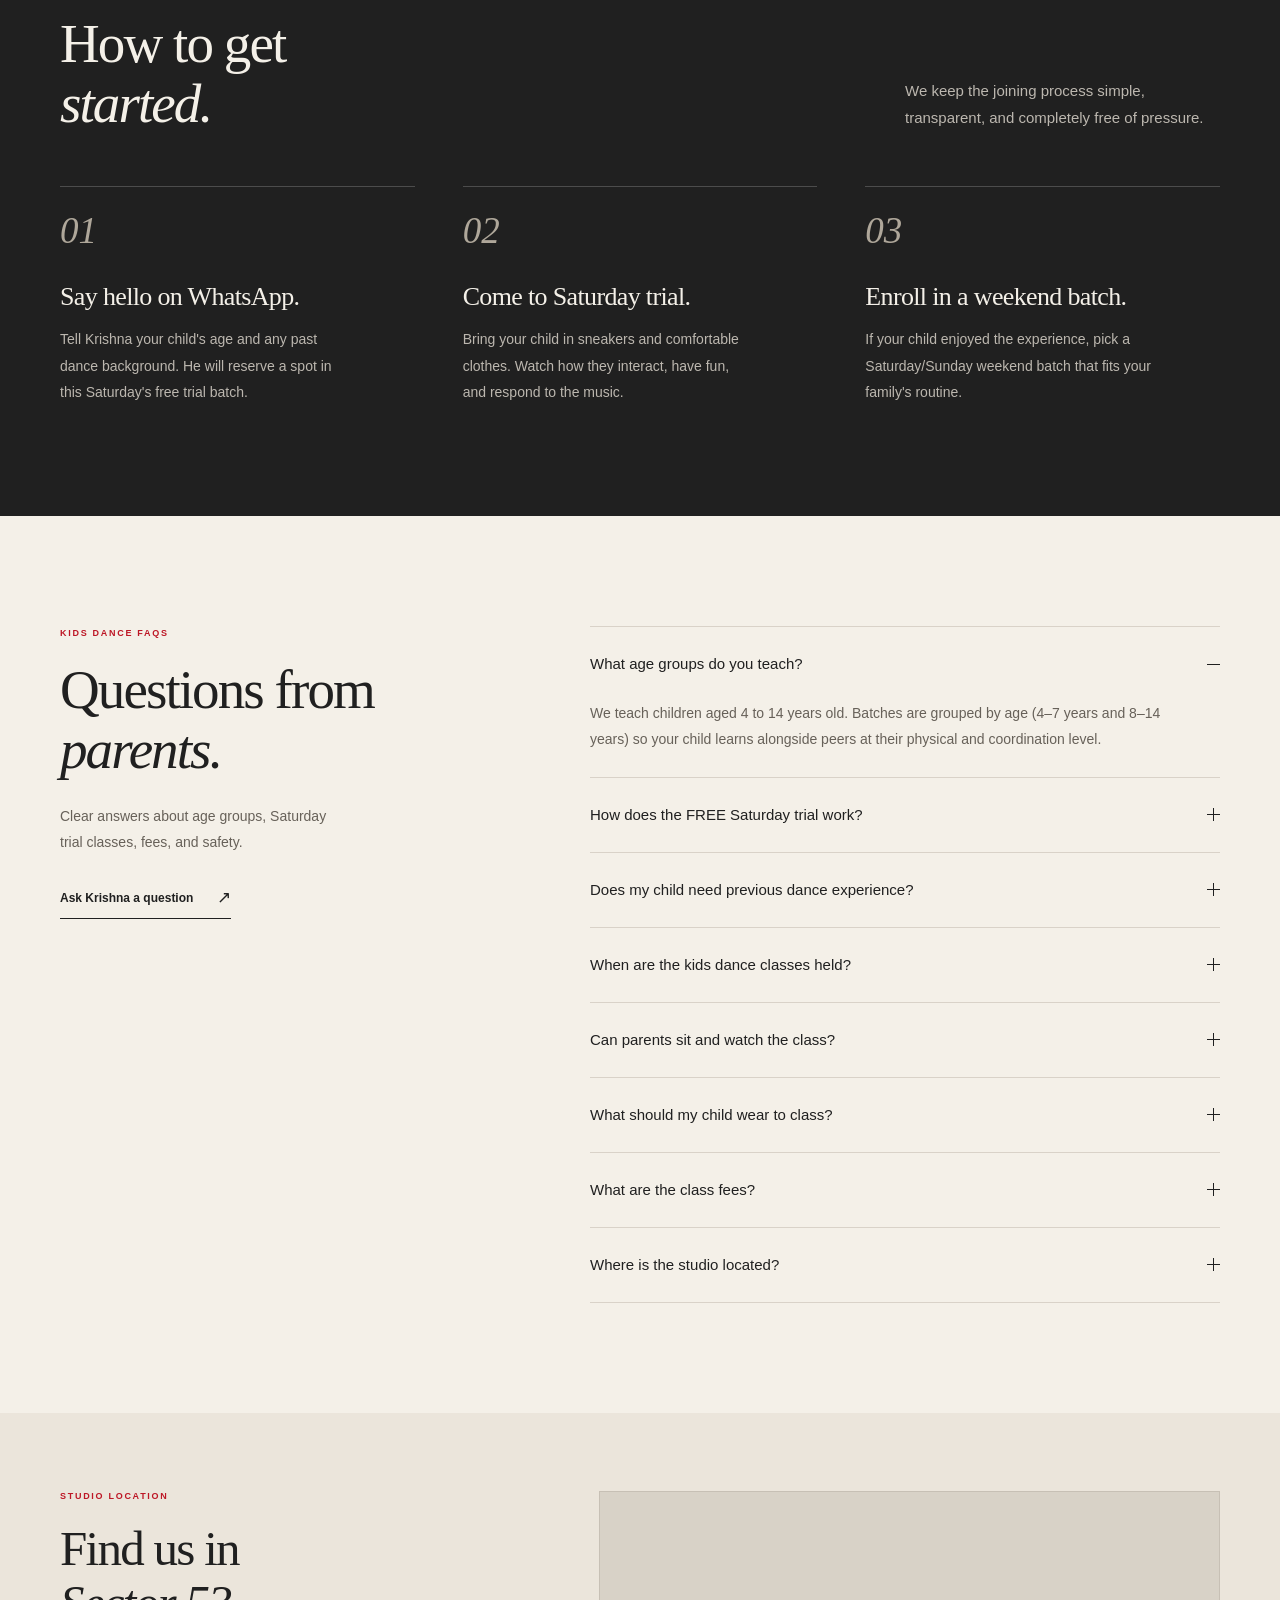
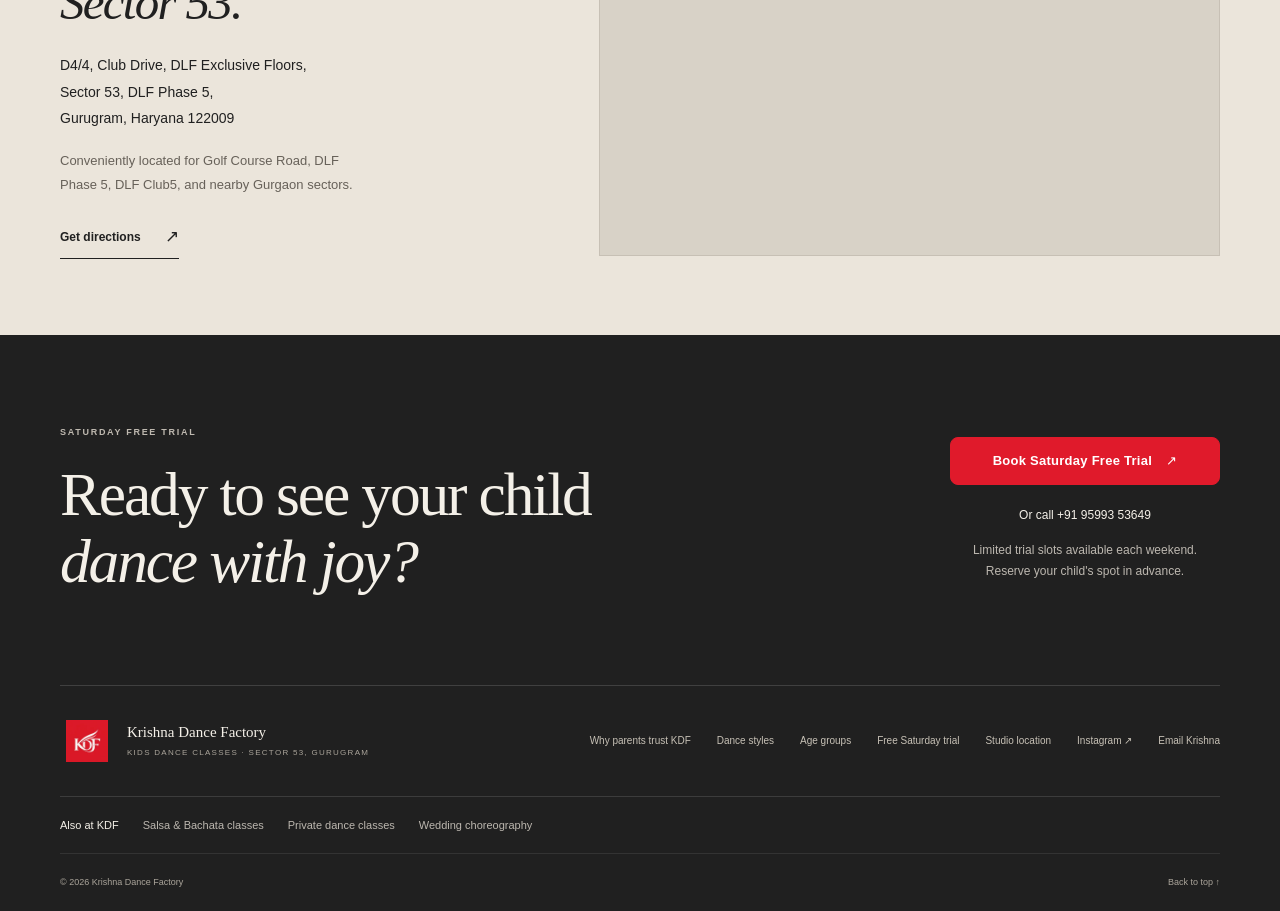
==== commit 1a68fe82: "Redesign Homepage and Kids Dance Classes with warm Antilla aesthetic, 3-door silo cards, and optimiz" ====
--- a/kids-dance-classes/index.html
+++ b/kids-dance-classes/index.html
@@ -1,685 +1,678 @@
-<!DOCTYPE html>
-<html lang="en" class="scroll-smooth">
+<!doctype html>
+<html lang="en">
 <head>
-  <meta charset="UTF-8" />
-  <meta name="viewport" content="width=device-width, initial-scale=1.0" />
-  <title>Kids Dance Classes in Gurgaon (Ages 4–14) | FREE Saturday Trial — KDF Sector 53</title>
-  <meta name="description" content="Safe &amp; fun kids dance classes in Gurgaon near Golf Course Road. Bollywood, Hip-Hop &amp; freestyle for ages 4–14. Small batches. FREE Saturday trial — Call 095993 53649." />
-  <link rel="canonical" href="https://krishnadancefactory.in/kids-dance-classes/" />
-
-  <meta property="og:title" content="Kids Dance Classes in Gurgaon (Ages 4–14) | FREE Saturday Trial — KDF Sector 53" />
-  <meta property="og:description" content="Safe &amp; fun kids dance classes in Gurgaon near Golf Course Road. Bollywood, Hip-Hop &amp; freestyle for ages 4–14. Small batches. FREE Saturday trial — Call 095993 53649." />
-  <meta property="og:image" content="https://krishnadancefactory.in/images/landing/hero.jpg" />
-  <meta property="og:url" content="https://krishnadancefactory.in/kids-dance-classes/" />
-  <meta property="og:type" content="website" />
-
-  <link rel="icon" href="../favicon.jpg" />
-
-  <!-- Google Analytics 4 -->
-  <script async src="https://www.googletagmanager.com/gtag/js?id=G-9EC735TX9M"></script>
+  <meta charset="utf-8">
+  <meta name="viewport" content="width=device-width, initial-scale=1">
+  <meta name="robots" content="index, follow, max-image-preview:large">
+  <meta name="theme-color" content="#f4f0e8">
+  <title>Dance Classes for Kids in Gurgaon (Ages 4–14) | FREE Saturday Trial — KDF Sector 53</title>
+  <meta name="description" content="Safe, fun &amp; confidence-building kids dance classes in Gurgaon near Golf Course Road. Bollywood, Hip-Hop &amp; freestyle for ages 4–14. FREE Saturday trial — Call 095993 53649.">
+  <link rel="canonical" href="https://krishnadancefactory.in/kids-dance-classes/">
+  <meta property="og:type" content="website">
+  <meta property="og:site_name" content="Krishna Dance Factory">
+  <meta property="og:locale" content="en_IN">
+  <meta property="og:title" content="Dance Classes for Kids in Gurgaon (Ages 4–14) | FREE Saturday Trial — KDF Sector 53">
+  <meta property="og:description" content="Safe, fun &amp; confidence-building kids dance classes in Gurgaon near Golf Course Road. Bollywood, Hip-Hop &amp; freestyle for ages 4–14. FREE Saturday trial — Call 095993 53649.">
+  <meta property="og:url" content="https://krishnadancefactory.in/kids-dance-classes/">
+  <meta property="og:image" content="https://krishnadancefactory.in/kids-dance-classes/assets/optimized/kids-hero-1800.webp">
+  <meta property="og:image:width" content="1800">
+  <meta property="og:image:height" content="1013">
+  <meta property="og:image:alt" content="Children joyfully dancing at Krishna Dance Factory in Gurgaon">
+  <meta name="twitter:card" content="summary_large_image">
+  <meta name="twitter:title" content="Dance Classes for Kids in Gurgaon (Ages 4–14) | FREE Saturday Trial — KDF Sector 53">
+  <meta name="twitter:description" content="Safe, fun &amp; confidence-building kids dance classes in Gurgaon near Golf Course Road. Bollywood, Hip-Hop &amp; freestyle for ages 4–14. FREE Saturday trial — Call 095993 53649.">
+  <meta name="twitter:image" content="https://krishnadancefactory.in/kids-dance-classes/assets/optimized/kids-hero-1800.webp">
+  <link rel="icon" href="assets/optimized/kdf-logo-192.webp" type="image/webp">
+  <link rel="preload" href="assets/optimized/kids-hero-1800.webp" as="image" type="image/webp" imagesrcset="assets/optimized/kids-hero-640.webp 640w, assets/optimized/kids-hero-960.webp 960w, assets/optimized/kids-hero-1440.webp 1440w, assets/optimized/kids-hero-1800.webp 1800w" imagesizes="(max-width: 700px) 180vw, 100vw" fetchpriority="high">
+  <link rel="stylesheet" href="styles.css">
+  <!-- Preserve production analytics; local and staging previews do not send data. -->
   <script>
-    window.dataLayer = window.dataLayer || [];
-    function gtag(){dataLayer.push(arguments);}
-    gtag('js', new Date());
-
-    gtag('config', 'G-9EC735TX9M');
+    (function () {
+      if (location.protocol !== 'https:' || !['krishnadancefactory.in', 'www.krishnadancefactory.in'].includes(location.hostname)) return;
+      window.dataLayer = window.dataLayer || [];
+      window.gtag = window.gtag || function () { window.dataLayer.push(arguments); };
+      window.gtag('js', new Date());
+      window.gtag('config', 'G-9EC735TX9M');
+      var analytics = document.createElement('script');
+      analytics.async = true;
+      analytics.src = 'https://www.googletagmanager.com/gtag/js?id=G-9EC735TX9M';
+      document.head.appendChild(analytics);
+      (function(c,l,a,r,i,t,y){
+        c[a]=c[a]||function(){(c[a].q=c[a].q||[]).push(arguments)};
+        t=l.createElement(r);t.async=1;t.src='https://www.clarity.ms/tag/'+i;
+        y=l.getElementsByTagName(r)[0];y.parentNode.insertBefore(t,y);
+      })(window,document,'clarity','script','yuydpk0804');
+    })();
   </script>
-
-  <link rel="preconnect" href="https://fonts.googleapis.com">
-  <link rel="preconnect" href="https://fonts.gstatic.com" crossorigin>
-  <link href="https://fonts.googleapis.com/css2?family=Bebas+Neue&family=Inter:wght@300;400;500;600&family=Playfair+Display:ital,wght@0,700;0,900;1,700&display=swap" rel="stylesheet">
-  <link rel="stylesheet" href="../style.css?v=5">
-  <link rel="stylesheet" href="../tailwind.css">
-
-  <!-- Local business structured data -->
+  <script src="script.js" defer></script>
   <script type="application/ld+json">
-  {
-    "@context": "https://schema.org",
-    "@type": "LocalBusiness",
-    "@id": "https://krishnadancefactory.in/#danceschool",
-    "name": "Krishna Dance Factory",
-    "alternateName": ["KDF Dance Studio Gurgaon", "Krishna Dance Academy"],
-    "url": "https://krishnadancefactory.in/",
-    "telephone": "+919599353649",
-    "email": "krishnachoreographer@gmail.com",
-    "priceRange": "₹₹",
-    "image": "https://krishnadancefactory.in/kdf_logo_red.webp",
-    "address": {
-      "@type": "PostalAddress",
-      "streetAddress": "DLF Exclusive Floors, D4/4, Club Dr, Phase 5, Sector 53",
-      "addressLocality": "Gurugram",
-      "addressRegion": "Haryana",
-      "postalCode": "122009",
-      "addressCountry": "IN"
+{
+  "@context": "https://schema.org",
+  "@graph": [
+    {
+      "@type": "LocalBusiness",
+      "@id": "https://krishnadancefactory.in/#danceschool",
+      "name": "Krishna Dance Factory",
+      "alternateName": [
+        "KDF Dance Studio Gurgaon",
+        "Krishna Dance Academy"
+      ],
+      "url": "https://krishnadancefactory.in/",
+      "telephone": "+919599353649",
+      "email": "krishnachoreographer@gmail.com",
+      "image": "https://krishnadancefactory.in/kids-dance-classes/assets/optimized/krishna-portrait-800.webp",
+      "address": {
+        "@type": "PostalAddress",
+        "streetAddress": "D4/4, Club Drive, DLF Exclusive Floors, Sector 53, DLF Phase 5",
+        "addressLocality": "Gurugram",
+        "addressRegion": "Haryana",
+        "postalCode": "122009",
+        "addressCountry": "IN"
+      },
+      "hasMap": "https://maps.google.com/maps?cid=18175839460244014133",
+      "areaServed": [
+        {
+          "@type": "Place",
+          "name": "Sector 53, Gurugram"
+        },
+        {
+          "@type": "Place",
+          "name": "DLF Phase 5"
+        },
+        {
+          "@type": "Place",
+          "name": "Golf Course Road"
+        },
+        {
+          "@type": "City",
+          "name": "Gurgaon"
+        }
+      ],
+      "sameAs": [
+        "https://www.instagram.com/krishnachoreographer",
+        "https://maps.google.com/maps?cid=18175839460244014133"
+      ],
+      "logo": "https://krishnadancefactory.in/kdf_logo_red.webp",
+      "priceRange": "₹₹",
+      "geo": {
+        "@type": "GeoCoordinates",
+        "latitude": 28.4456,
+        "longitude": 77.0978
+      },
+      "aggregateRating": {
+        "@type": "AggregateRating",
+        "ratingValue": "5.0",
+        "bestRating": "5",
+        "worstRating": "1",
+        "ratingCount": "48"
+      }
     },
-    "geo": {
-      "@type": "GeoCoordinates",
-      "latitude": 28.4357,
-      "longitude": 77.0982
+    {
+      "@type": "WebPage",
+      "@id": "https://krishnadancefactory.in/kids-dance-classes/#webpage",
+      "url": "https://krishnadancefactory.in/kids-dance-classes/",
+      "name": "Dance Classes for Kids in Gurgaon (Ages 4–14) | FREE Saturday Trial — KDF Sector 53",
+      "description": "Safe, fun & confidence-building kids dance classes in Gurgaon near Golf Course Road. Bollywood, Hip-Hop & freestyle for ages 4–14. FREE Saturday trial — Call 095993 53649.",
+      "inLanguage": "en-IN",
+      "mainEntity": {
+        "@id": "https://krishnadancefactory.in/kids-dance-classes/#service"
+      },
+      "about": {
+        "@id": "https://krishnadancefactory.in/#danceschool"
+      },
+      "breadcrumb": {
+        "@id": "https://krishnadancefactory.in/kids-dance-classes/#breadcrumb"
+      }
     },
-    "hasMap": "https://maps.google.com/maps?cid=18175839460244014133",
-    "areaServed": [
-      { "@type": "Place", "name": "Sector 53, Gurugram" },
-      { "@type": "Place", "name": "DLF Phase 5" },
-      { "@type": "Place", "name": "Golf Course Road" },
-      { "@type": "City", "name": "Gurgaon" }
-    ],
-    "sameAs": [
-      "https://www.instagram.com/krishnachoreographer",
-      "https://maps.google.com/maps?cid=18175839460244014133"
-    ]
-  }
-  </script>
-
-  <!-- Schema.org Service & FAQPage Structured Data -->
-  <script type="application/ld+json">
-  {
-    "@context": "https://schema.org",
-    "@graph": [
-      {
-        "@type": "Service",
-        "serviceType": "Kids Dance Classes",
-        "name": "Kids Dance Classes in Gurgaon Sector 53 DLF Phase 5",
-        "url": "https://krishnadancefactory.in/kids-dance-classes/",
-        "description": "Fun, safe, and structured dance training for children aged 4 to 14 in Bollywood, Hip Hop, and freestyle rhythm at Krishna Dance Factory Gurgaon.",
-        "provider": {
-          "@type": "LocalBusiness",
-          "@id": "https://krishnadancefactory.in/#danceschool",
-          "name": "Krishna Dance Factory"
+    {
+      "@type": "Service",
+      "@id": "https://krishnadancefactory.in/kids-dance-classes/#service",
+      "serviceType": "Kids Dance Classes",
+      "name": "Kids Dance Classes in Gurgaon, Sector 53, DLF Phase 5",
+      "url": "https://krishnadancefactory.in/kids-dance-classes/",
+      "description": "Fun, safe, and structured dance classes for children aged 4 to 14 in Bollywood, Hip-Hop, and freestyle rhythm at Krishna Dance Factory, Sector 53, near Golf Course Road in Gurgaon.",
+      "provider": {
+        "@id": "https://krishnadancefactory.in/#danceschool"
+      },
+      "areaServed": [
+        {
+          "@type": "Place",
+          "name": "Sector 53, Gurugram"
+        },
+        {
+          "@type": "Place",
+          "name": "DLF Phase 5"
+        },
+        {
+          "@type": "Place",
+          "name": "Golf Course Road"
+        },
+        {
+          "@type": "City",
+          "name": "Gurgaon"
         }
-      },
-      {
-        "@type": "FAQPage",
-        "mainEntity": [
-          {
-            "@type": "Question",
-            "name": "What age groups are accepted in kids dance classes?",
-            "acceptedAnswer": {
-              "@type": "Answer",
-              "text": "We teach children aged 4 to 14 years old, divided into age-appropriate batches so young dancers learn comfortably with their peers."
-            }
-          },
-          {
-            "@type": "Question",
-            "name": "What dance styles are taught in the kids batches?",
-            "acceptedAnswer": {
-              "@type": "Answer",
-              "text": "We focus on energetic Bollywood choreography, Hip Hop grooves, isolations, and freestyle rhythm building."
-            }
-          },
-          {
-            "@type": "Question",
-            "name": "How does the FREE trial class work for kids?",
-            "acceptedAnswer": {
-              "@type": "Answer",
-              "text": "We offer a free trial class every Saturday so your child can experience the studio, meet founder Krishna, and try the steps before you enroll."
-            }
-          },
-          {
-            "@type": "Question",
-            "name": "Is the studio environment safe and parent-friendly?",
-            "acceptedAnswer": {
-              "@type": "Answer",
-              "text": "Yes, our DLF Phase 5 studio is a clean, fully air-conditioned, secure environment with comfortable seating for parents."
-            }
-          },
-          {
-            "@type": "Question",
-            "name": "Where is the kids dance studio located in Gurgaon?",
-            "acceptedAnswer": {
-              "@type": "Answer",
-              "text": "At D4/4, Club Drive, DLF Exclusive Floors, Sector 53, DLF Phase 5, Gurugram (near DLF Club5 and Golf Course Road)."
-            }
+      ],
+      "availableChannel": {
+        "@type": "ServiceChannel",
+        "serviceLocation": {
+          "@id": "https://krishnadancefactory.in/#danceschool"
+        },
+        "servicePhone": {
+          "@type": "ContactPoint",
+          "telephone": "+919599353649",
+          "contactType": "kids class bookings"
+        }
+      }
+    },
+    {
+      "@type": "FAQPage",
+      "@id": "https://krishnadancefactory.in/kids-dance-classes/#faqs",
+      "url": "https://krishnadancefactory.in/kids-dance-classes/#faqs",
+      "mainEntity": [
+        {
+          "@type": "Question",
+          "name": "What age groups are accepted in kids dance classes?",
+          "acceptedAnswer": {
+            "@type": "Answer",
+            "text": "We welcome children aged 4 to 14 years old. Batches are grouped by age (4–7 years and 8–14 years) so your child learns comfortably with peers at their developmental level."
           }
-        ]
-      }
-    ]
-  }
+        },
+        {
+          "@type": "Question",
+          "name": "How does the FREE Saturday trial work?",
+          "acceptedAnswer": {
+            "@type": "Answer",
+            "text": "Every Saturday, we host a free 60-minute trial session. It allows your child to experience the studio, meet coach Krishna, and try the steps with zero pressure or commitment before you enroll."
+          }
+        },
+        {
+          "@type": "Question",
+          "name": "Does my child need previous dance experience?",
+          "acceptedAnswer": {
+            "@type": "Answer",
+            "text": "Not at all. Most children join as complete beginners. Krishna teaches moves step-by-step with patient encouragement so every child feels confident from day one."
+          }
+        },
+        {
+          "@type": "Question",
+          "name": "When are the kids dance classes held?",
+          "acceptedAnswer": {
+            "@type": "Answer",
+            "text": "Classes run on weekend batches on Saturday and Sunday. Timings are designed around school routines. Call or WhatsApp Krishna on +91 95993 53649 for the exact slot for your child's age group."
+          }
+        },
+        {
+          "@type": "Question",
+          "name": "Can parents sit and watch the class?",
+          "acceptedAnswer": {
+            "@type": "Answer",
+            "text": "Yes! Our DLF Phase 5 studio has comfortable parent seating. You are welcome to stay, watch your child participate, and see how happily they settle in."
+          }
+        },
+        {
+          "@type": "Question",
+          "name": "What should my child wear to dance class?",
+          "acceptedAnswer": {
+            "@type": "Answer",
+            "text": "Comfortable clothing that allows easy movement—such as a t-shirt, track pants or leggings—along with clean sneakers or sports shoes. Don't forget to bring a water bottle!"
+          }
+        },
+        {
+          "@type": "Question",
+          "name": "Where is the studio located?",
+          "acceptedAnswer": {
+            "@type": "Answer",
+            "text": "Krishna Dance Factory is located at D4/4, Club Drive, DLF Exclusive Floors, Sector 53, DLF Phase 5, Gurugram, Haryana 122009 (conveniently accessible from Golf Course Road)."
+          }
+        }
+      ]
+    },
+    {
+      "@type": "BreadcrumbList",
+      "@id": "https://krishnadancefactory.in/kids-dance-classes/#breadcrumb",
+      "itemListElement": [
+        {
+          "@type": "ListItem",
+          "position": 1,
+          "name": "Home",
+          "item": "https://krishnadancefactory.in/"
+        },
+        {
+          "@type": "ListItem",
+          "position": 2,
+          "name": "Kids Dance Classes",
+          "item": "https://krishnadancefactory.in/kids-dance-classes/"
+        }
+      ]
+    }
+  ]
+}
   </script>
 </head>
-
-<body class="font-body text-bone antialiased selection:bg-blood selection:text-white">
-
-  <div class="bokeh" aria-hidden="true"></div>
-
-  <div class="relative z-10">
-
-    <!-- ============ NAVBAR ============ -->
-    <header id="nav" class="sticky top-0 z-50 transition-all duration-500">
-      <div class="mx-auto max-w-[1100px] px-5 sm:px-8">
-        <nav class="flex items-center justify-between gap-6 py-5">
-          <a href="../" class="flex items-center gap-4 shrink-0">
-            <img src="../logo.jpg" alt="Krishna Dance Factory logo" class="logo" width="65" height="65">
-            <div class="hidden sm:block leading-tight">
-              <p class="font-display text-[15px] tracking-wide text-bone">Krishna Dance Factory</p>
-              <p class="text-[10px] uppercase tracking-widest2 text-ash mt-1">Salsa · Bachata · Choreography</p>
-            </div>
+<body>
+  <a class="skip-link" href="#main">Skip to content</a>
+  <header class="site-header">
+    <div class="container nav-wrap">
+      <a class="brand" href="https://krishnadancefactory.in/" aria-label="Krishna Dance Factory homepage">
+        <img src="assets/optimized/kdf-logo-192.webp" alt="KDF" width="192" height="192">
+        <span>Krishna Dance Factory<small>KIDS DANCE CLASSES · GURGAON</small></span>
+      </a>
+      <nav id="main-navigation" class="main-nav" aria-label="Kids page sections">
+        <a href="#why-kdf">Why KDF</a>
+        <a href="#curriculum">What kids learn</a>
+        <a href="#age-groups">Age groups</a>
+        <a href="#instructor">Instructor</a>
+        <a href="#how-to-join">Free trial</a>
+        <a href="#faqs">FAQs</a>
+        <a href="#location">Location</a>
+      </nav>
+      <div class="nav-actions">
+        <a class="button button-call button-call-header" href="tel:+919599353649">
+          <svg class="btn-icon" viewBox="0 0 24 24" width="16" height="16" fill="currentColor" aria-hidden="true"><path d="M6.62 10.79a15.05 15.05 0 006.59 6.59l2.2-2.2a1 1 0 011.02-.24c1.12.37 2.33.57 3.57.57a1 1 0 011 1V20a1 1 0 01-1 1A17 17 0 013 4a1 1 0 011-1h3.5a1 1 0 011 1c0 1.25.2 2.45.57 3.57a1 1 0 01-.25 1.02l-2.2 2.2z"/></svg>
+          <span>Call Krishna</span>
+        </a>
+        <a class="button button-outline button-wa-header" href="https://wa.me/919599353649?text=Hi%20Krishna!%20I%20want%20to%20book%20a%20FREE%20Saturday%20trial%20kids%20dance%20class%20for%20my%20child.%20Child%27s%20age:%20___" target="_blank" rel="noopener noreferrer">
+          <svg class="btn-icon" viewBox="0 0 24 24" width="16" height="16" fill="currentColor" aria-hidden="true"><path d="M12.04 2C6.58 2 2.13 6.45 2.13 11.91c0 1.75.46 3.45 1.32 4.95L2.05 22l5.25-1.38c1.45.79 3.08 1.21 4.74 1.21 5.46 0 9.91-4.45 9.91-9.91 0-2.65-1.03-5.14-2.9-7.01A9.82 9.82 0 0012.04 2zm5.8 14.16c-.24.68-1.4 1.28-1.94 1.34-.51.06-1.18.08-3.41-.83-2.68-1.1-4.39-3.83-4.52-4.01-.13-.18-1.08-1.44-1.08-2.75 0-1.31.69-1.96.93-2.22.24-.26.54-.33.72-.33.18 0 .36 0 .52.01.17.01.4.06.61.56.24.57.82 2 .89 2.15.07.15.12.33.02.53-.1.2-.15.32-.3.5-.15.18-.32.4-.46.54-.15.15-.31.31-.13.62.18.31.8 1.31 1.71 2.12 1.17 1.04 2.16 1.36 2.47 1.51.31.15.49.13.67-.08.18-.21.78-.91.99-1.22.21-.31.42-.26.7-.15.28.11 1.77.83 2.07.98.3.15.5.23.57.35.07.12.07.72-.17 1.4z"/></svg>
+          <span>WhatsApp Krishna</span>
+        </a>
+        <button class="menu-toggle" aria-label="Open navigation" aria-controls="main-navigation" aria-expanded="false">
+          <span></span><span></span>
+        </button>
+      </div>
+    </div>
+  </header>
+
+  <main id="main">
+    <!-- ============ HERO ============ -->
+    <section class="hero" id="top" aria-labelledby="hero-title">
+      <img class="hero-image" src="assets/optimized/kids-hero-1800.webp" srcset="assets/optimized/kids-hero-640.webp 640w, assets/optimized/kids-hero-960.webp 960w, assets/optimized/kids-hero-1440.webp 1440w, assets/optimized/kids-hero-1800.webp 1800w" sizes="(max-width: 700px) 180vw, 100vw" alt="Young dancers performing with energy and joy on stage at Krishna Dance Factory Gurgaon" width="1800" height="1013" fetchpriority="high" decoding="async">
+      <div class="hero-blend" aria-hidden="true"></div>
+      <div class="container hero-container">
+        <div class="hero-copy">
+          <nav class="breadcrumb-nav" aria-label="Breadcrumb">
+            <ol class="breadcrumb-list">
+              <li><a href="https://krishnadancefactory.in/">Home</a></li>
+              <li aria-hidden="true">/</li>
+              <li aria-current="page">Kids Dance Classes</li>
+            </ol>
+          </nav>
+          <p class="eyebrow">Weekend batches · Sector 53, Gurugram</p>
+          <h1 id="hero-title">Dance classes for<br><em>kids in Gurgaon.</em></h1>
+          <p class="hero-intro">Less screen time, more energy and genuine confidence. Fun, patient weekend dance batches for children aged 4 to 14 in Sector 53, near Golf Course Road. Bollywood rhythm, fun hip-hop grooves, and creative freestyle — taught with patience, zero pressure, and a free trial class every Saturday.</p>
+          <div class="hero-actions">
+            <a class="button" href="https://wa.me/919599353649?text=Hi%20Krishna!%20I%20want%20to%20book%20a%20FREE%20Saturday%20trial%20kids%20dance%20class%20for%20my%20child.%20Child%27s%20age:%20___" target="_blank" rel="noopener noreferrer">
+              Book Saturday Free Trial <span aria-hidden="true">↗</span>
+            </a>
+            <a class="quiet-link" href="#curriculum">Explore Dance Styles <span aria-hidden="true">↓</span></a>
+          </div>
+          <p class="microcopy">Free trial class every Saturday. Limited spots per batch to ensure personal attention.</p>
+        </div>
+      </div>
+    </section>
+
+    <!-- ============ FREE TRIAL STRIP ============ -->
+    <section class="welcome-strip dark-section" aria-label="Saturday free trial">
+      <div class="container welcome-inner">
+        <p>FREE trial class every Saturday.<br><em>See them dance before you decide.</em></p>
+        <div class="welcome-points">
+          <span><b>Ages 4 to 14</b>Small, age-appropriate batches</span>
+          <span><b>Zero experience</b>Patient coaching from day one</span>
+          <span><b>Weekend schedule</b>Relaxed Saturday &amp; Sunday vibe</span>
+        </div>
+      </div>
+    </section>
+
+    <!-- ============ WHY PARENTS TRUST KDF ============ -->
+    <section class="section-space" id="why-kdf" aria-labelledby="why-title">
+      <div class="container">
+        <div class="section-heading split-heading">
+          <div>
+            <p class="eyebrow red-eyebrow">Why DLF Phase 5 parents choose KDF</p>
+            <h2 id="why-title">Safe studio, patient coaching,<br><em>real confidence.</em></h2>
+          </div>
+          <p>You don’t send your child here to memorize rigid routines or stress over performance marks. You bring them here so they look up from their screens, laugh with other kids, and never freeze under the spotlight again.</p>
+        </div>
+
+        <div class="cards-grid-4">
+          <article class="parent-card">
+            <span class="card-num">01</span>
+            <h3>Safe &amp; supervised studio</h3>
+            <p>Clean, fully air-conditioned, secure facility in DLF Exclusive Floors. Parents are always welcome to sit comfortably and watch the session.</p>
+          </article>
+          <article class="parent-card">
+            <span class="card-num">02</span>
+            <h3>Patient, friendly coaching</h3>
+            <p>Krishna breaks every movement down into playful, repeatable steps. No harsh criticism, no shouting—only warm encouragement and smiles.</p>
+          </article>
+          <article class="parent-card">
+            <span class="card-num">03</span>
+            <h3>Confidence over competition</h3>
+            <p>We don't do stressful grading. Your child builds rhythm, coordination, posture, and the bravery to perform in front of family and friends.</p>
+          </article>
+          <article class="parent-card">
+            <span class="card-num">04</span>
+            <h3>Small, focused batches</h3>
+            <p>Strictly capped class sizes so your child gets hands-on guidance and individual feedback. No child gets lost in the back row.</p>
+          </article>
+        </div>
+      </div>
+    </section>
+
+    <!-- ============ WHAT KIDS LEARN ============ -->
+    <section class="section-space" id="curriculum" style="background:var(--soft);" aria-labelledby="curriculum-title">
+      <div class="container">
+        <div class="section-heading split-heading">
+          <div>
+            <p class="eyebrow red-eyebrow">Dance styles &amp; curriculum</p>
+            <h2 id="curriculum-title">Energetic, age-appropriate<br><em>dance styles.</em></h2>
+          </div>
+          <p>Children naturally love music and movement. We channel that excitement into rhythm, coordination, and expression through styles they adore.</p>
+        </div>
+
+        <!-- Pillars: Bollywood & Hip-Hop -->
+        <article class="dance-row" id="bollywood" aria-labelledby="bollywood-title">
+          <div class="dance-copy" style="background:var(--ivory);padding:44px 38px;border:1px solid var(--line);border-radius:4px;">
+            <p class="eyebrow red-eyebrow">Pillar 01 · Rhythm &amp; Expression</p>
+            <h2 id="bollywood-title" style="font-size:clamp(34px,3.8vw,48px);line-height:1.1;margin-bottom:18px;">Bollywood dance <br><em>&amp; storytelling.</em></h2>
+            <p>Children don’t need boring technical counts—they need music that makes their feet move automatically. We take the energetic tracks they already hum at home and turn that restless energy into rhythm, expressive storytelling, and big, genuine smiles.</p>
+            <p class="learn-label">What your child will master</p>
+            <ul class="learning-list">
+              <li><strong>Rhythm &amp; beat-matching:</strong> Clapping, stepping, and counting beats naturally without getting confused.</li>
+              <li><strong>Expressive performance:</strong> Smiling, emoting, and shedding self-consciousness through animated movement.</li>
+              <li><strong>Group coordination:</strong> Moving together as a team, building friendships and social teamwork.</li>
+              <li><strong>Stage presence:</strong> Natural poise and confidence for school annual days and family celebrations.</li>
+            </ul>
+            <div class="card-action-wrap" style="display:flex;align-items:center;gap:18px;flex-wrap:wrap;">
+              <a class="button button-call" href="tel:+919599353649">
+                <svg class="btn-icon" viewBox="0 0 24 24" width="18" height="18" fill="currentColor" aria-hidden="true"><path d="M6.62 10.79a15.05 15.05 0 006.59 6.59l2.2-2.2a1 1 0 011.02-.24c1.12.37 2.33.57 3.57.57a1 1 0 011 1V20a1 1 0 01-1 1A17 17 0 013 4a1 1 0 011-1h3.5a1 1 0 011 1c0 1.25.2 2.45.57 3.57a1 1 0 01-.25 1.02l-2.2 2.2z"/></svg>
+                <span>Call Krishna</span>
+              </a>
+              <a class="text-link" href="https://wa.me/919599353649?text=Hi%20Krishna!%20I%20want%20to%20know%20more%20about%20Bollywood%20classes%20for%20my%20child.%20Child%27s%20age:%20___" target="_blank" rel="noopener noreferrer">
+                Ask Batch Timings &amp; Fees <span aria-hidden="true">↗</span>
+              </a>
+            </div>
+          </div>
+
+          <div class="dance-copy" style="background:var(--ivory);padding:44px 38px;border:1px solid var(--line);border-radius:4px;">
+            <p class="eyebrow red-eyebrow">Pillar 02 · Balance &amp; Footwork</p>
+            <h2 id="hiphop-title" style="font-size:clamp(34px,3.8vw,48px);line-height:1.1;margin-bottom:18px;">Kids Hip-Hop <br><em>&amp; freestyle flow.</em></h2>
+            <p>No stiff posing or military drills. Just cool, bouncy grooves, balance, and clean footwork combos that kids can’t wait to show off in the living room. It’s high-energy cardio and posture training disguised as pure weekend fun.</p>
+            <p class="learn-label">What your child will master</p>
+            <ul class="learning-list">
+              <li><strong>Bounce &amp; body isolations:</strong> Safe, playful drills to coordinate arms, torso, and legs with agility.</li>
+              <li><strong>Footwork combos:</strong> Crisp side-steps, slides, turns, and pivots that improve physical balance.</li>
+              <li><strong>Creative freestyle:</strong> Music-prompted games that help kids move freely without fear of making a mistake.</li>
+              <li><strong>Healthy stamina:</strong> High-energy cardio exercise disguised as pure weekend fun.</li>
+            </ul>
+            <div class="card-action-wrap" style="display:flex;align-items:center;gap:18px;flex-wrap:wrap;">
+              <a class="button button-call" href="tel:+919599353649">
+                <svg class="btn-icon" viewBox="0 0 24 24" width="18" height="18" fill="currentColor" aria-hidden="true"><path d="M6.62 10.79a15.05 15.05 0 006.59 6.59l2.2-2.2a1 1 0 011.02-.24c1.12.37 2.33.57 3.57.57a1 1 0 011 1V20a1 1 0 01-1 1A17 17 0 013 4a1 1 0 011-1h3.5a1 1 0 011 1c0 1.25.2 2.45.57 3.57a1 1 0 01-.25 1.02l-2.2 2.2z"/></svg>
+                <span>Call Krishna</span>
+              </a>
+              <a class="text-link" href="https://wa.me/919599353649?text=Hi%20Krishna!%20I%20want%20to%20know%20more%20about%20Kids%20Hip-Hop%20classes.%20Child%27s%20age:%20___" target="_blank" rel="noopener noreferrer">
+                Ask Batch Timings &amp; Fees <span aria-hidden="true">↗</span>
+              </a>
+            </div>
+          </div>
+        </article>
+      </div>
+    </section>
+
+    <!-- ============ AGE GROUPS ============ -->
+    <section class="section-space" id="age-groups" aria-labelledby="age-title">
+      <div class="container">
+        <div class="section-heading split-heading">
+          <div>
+            <p class="eyebrow red-eyebrow">Structured batches</p>
+            <h2 id="age-title">Batches matched to<br><em>their growth.</em></h2>
+          </div>
+          <p>Children learn best among peers of similar age. We separate younger explorers from older kids so everyone feels supported and suitably challenged.</p>
+        </div>
+
+        <div class="age-groups-grid">
+          <article class="age-card">
+            <span class="age-badge">Ages 4 to 7 Years</span>
+            <h3>Little Movers</h3>
+            <p>Designed for young children developing initial motor control and listening skills. Classes use playful rhythm exercises and cheerful storytelling to keep attention high.</p>
+            <ul>
+              <li>Developing balance, motor skills, and hand-eye coordination</li>
+              <li>Learning to listen to the beat and count rhythm</li>
+              <li>Building social comfort and playing well with others</li>
+              <li>Burning boundless weekend energy in a joyful, safe studio</li>
+            </ul>
+          </article>
+
+          <article class="age-card">
+            <span class="age-badge">Ages 8 to 14 Years</span>
+            <h3>Young Dancers</h3>
+            <p>Focused on sharper choreography, dynamic Hip-Hop combos, expressive Bollywood routines, and stage presence that prepares them for school functions and celebrations.</p>
+            <ul>
+              <li>Structured choreography sequences and sharp turn patterns</li>
+              <li>Body isolations, fluid transitions, and rhythm syncopation</li>
+              <li>Overcoming self-consciousness and feeling confident on stage</li>
+              <li>Healthy fitness, posture correction, and teamwork habits</li>
+            </ul>
+          </article>
+        </div>
+      </div>
+    </section>
+
+    <!-- ============ INSTRUCTOR SECTION ============ -->
+    <section class="teacher-section dark-section section-space" id="instructor" aria-labelledby="teacher-title">
+      <div class="container teacher-layout">
+        <figure class="teacher-photo">
+          <img src="assets/optimized/krishna-portrait-800.webp" srcset="assets/optimized/krishna-portrait-480.webp 480w, assets/optimized/krishna-portrait-800.webp 800w, assets/optimized/krishna-portrait-1200.webp 1200w" sizes="(max-width: 370px) calc(100vw - 32px), (max-width: 460px) calc(100vw - 40px), (max-width: 700px) 420px, (max-width: 1224px) 50vw, 512px" alt="Krishna in a denim shirt, smiling warmly at the studio" width="1200" height="1800" loading="lazy" decoding="async">
+          <figcaption>Krishna · Founder &amp; lead coach</figcaption>
+        </figure>
+        <div class="teacher-copy">
+          <p class="eyebrow">Your child's instructor</p>
+          <h2 id="teacher-title">Learn with<br><em>Krishna.</em></h2>
+          <p class="teacher-intro">“Every child learns differently. Some jump in right away, while others watch quietly before trying their first step. Both are completely normal. My job is to make them feel safe, welcome, and excited to move.”</p>
+          <p>Krishna has spent over 12 years teaching dance across Gurgaon. His approach with young dancers is patient, warm, and grounded in positive encouragement—helping shy kids come out of their shell and energetic kids channel their enthusiasm constructively.</p>
+          <div class="teaching-approach">
+            <div>
+              <span>01</span>
+              <div>
+                <h3>Zero intimidation breakdown.</h3>
+                <p>Every step is broken down into simple, playful games before putting it to music.</p>
+              </div>
+            </div>
+            <div>
+              <span>02</span>
+              <div>
+                <h3>Praise over pressure.</h3>
+                <p>We celebrate every small milestone and effort so your child builds authentic self-esteem.</p>
+              </div>
+            </div>
+            <div>
+              <span>03</span>
+              <div>
+                <h3>Open doors for parents.</h3>
+                <p>You're always welcome to sit comfortably in the studio and watch your child participate.</p>
+              </div>
+            </div>
+          </div>
+          <a class="button button-cream" href="https://wa.me/919599353649?text=Hi%20Krishna!%20I%20want%20to%20book%20a%20FREE%20Saturday%20trial%20kids%20dance%20class%20for%20my%20child.%20Child%27s%20age:%20___" target="_blank" rel="noopener noreferrer">
+            <svg class="btn-icon" viewBox="0 0 24 24" width="18" height="18" fill="currentColor" aria-hidden="true"><path d="M12.04 2C6.58 2 2.13 6.45 2.13 11.91c0 1.75.46 3.45 1.32 4.95L2.05 22l5.25-1.38c1.45.79 3.08 1.21 4.74 1.21 5.46 0 9.91-4.45 9.91-9.91 0-2.65-1.03-5.14-2.9-7.01A9.82 9.82 0 0012.04 2zm5.8 14.16c-.24.68-1.4 1.28-1.94 1.34-.51.06-1.18.08-3.41-.83-2.68-1.1-4.39-3.83-4.52-4.01-.13-.18-1.08-1.44-1.08-2.75 0-1.31.69-1.96.93-2.22.24-.26.54-.33.72-.33.18 0 .36 0 .52.01.17.01.4.06.61.56.24.57.82 2 .89 2.15.07.15.12.33.02.53-.1.2-.15.32-.3.5-.15.18-.32.4-.46.54-.15.15-.31.31-.13.62.18.31.8 1.31 1.71 2.12 1.17 1.04 2.16 1.36 2.47 1.51.31.15.49.13.67-.08.18-.21.78-.91.99-1.22.21-.31.42-.26.7-.15.28.11 1.77.83 2.07.98.3.15.5.23.57.35.07.12.07.72-.17 1.4z"/></svg>
+            <span>Book Free Trial with Krishna</span>
           </a>
-
-          <div class="flex items-center gap-3">
-            <a href="tel:+919599353649" data-call
-               class="btn-ghost hidden sm:inline-flex px-5 py-3 text-[11px] font-semibold uppercase tracking-[.18em] text-ash">
-              Call 095993 53649
-            </a>
-            <a href="https://wa.me/919599353649?text=Hi%20Krishna!%20I%20want%20to%20book%20a%20FREE%20Saturday%20trial%20kids%20dance%20class%20for%20my%20child.%20Child%27s%20age:%20___"
-               target="_blank" rel="noopener" data-wa
-               class="btn-red inline-flex px-5 py-3 text-[11px] font-semibold uppercase tracking-[.18em] text-white">
-              Free Trial
-            </a>
-          </div>
-        </nav>
-      </div>
-    </header>
-
-    <!-- ============ HERO ============ -->
-    <section class="mx-auto max-w-[1100px] px-5 sm:px-8 pt-10 pb-14 sm:pt-14 sm:pb-20">
-      <div class="grid gap-10 lg:grid-cols-[1.15fr_1fr] lg:gap-14 lg:items-center">
+        </div>
+      </div>
+    </section>
+
+    <!-- ============ HOW TO JOIN ============ -->
+    <section class="joining-section dark-section section-space" id="how-to-join" aria-labelledby="joining-title" style="border-top:1px solid #ffffff15;">
+      <div class="container">
+        <div class="section-heading split-heading">
+          <div>
+            <p class="eyebrow">Saturday free trial process</p>
+            <h2 id="joining-title">How to get<br><em>started.</em></h2>
+          </div>
+          <p>We keep the joining process simple, transparent, and completely free of pressure.</p>
+        </div>
+        <ol class="joining-steps">
+          <li>
+            <span class="step-number">01</span>
+            <h3>Say hello on WhatsApp.</h3>
+            <p>Tell Krishna your child's age and any past dance background. He will reserve a spot in this Saturday's free trial batch.</p>
+          </li>
+          <li>
+            <span class="step-number">02</span>
+            <h3>Come to Saturday trial.</h3>
+            <p>Bring your child in sneakers and comfortable clothes. Watch how they interact, have fun, and respond to the music.</p>
+          </li>
+          <li>
+            <span class="step-number">03</span>
+            <h3>Enroll in a weekend batch.</h3>
+            <p>If your child enjoyed the experience, pick a Saturday/Sunday weekend batch that fits your family's routine.</p>
+          </li>
+        </ol>
+      </div>
+    </section>
+
+    <!-- ============ FAQS ============ -->
+    <section class="faq-section section-space" id="faqs" aria-labelledby="faq-title">
+      <div class="container faq-layout">
+        <div class="faq-intro">
+          <p class="eyebrow red-eyebrow">Kids dance FAQs</p>
+          <h2 id="faq-title">Questions from<br><em>parents.</em></h2>
+          <p>Clear answers about age groups, Saturday trial classes, fees, and safety.</p>
+          <a class="text-link" href="https://wa.me/919599353649?text=Hi%20Krishna!%20I%20have%20a%20question%20about%20your%20kids%20dance%20classes.%20Please%20help%20me%20choose%20a%20batch%20for%20my%20child." target="_blank" rel="noopener noreferrer">
+            Ask Krishna a question <span aria-hidden="true">↗</span>
+          </a>
+        </div>
+        <div class="faq-list">
+          <details open>
+            <summary>What age groups do you teach?<span aria-hidden="true"></span></summary>
+            <div>
+              <p>We teach children aged 4 to 14 years old. Batches are grouped by age (4–7 years and 8–14 years) so your child learns alongside peers at their physical and coordination level.</p>
+            </div>
+          </details>
+          <details>
+            <summary>How does the FREE Saturday trial work?<span aria-hidden="true"></span></summary>
+            <div>
+              <p>Every Saturday, we hold a free 60-minute trial class. You can bring your child to experience the studio, meet coach Krishna, and try out the moves before making any financial commitment.</p>
+            </div>
+          </details>
+          <details>
+            <summary>Does my child need previous dance experience?<span aria-hidden="true"></span></summary>
+            <div>
+              <p>Not at all! Most children join us as complete beginners. The curriculum starts with basic rhythm and simple steps, building up gradually so no child feels overwhelmed.</p>
+            </div>
+          </details>
+          <details>
+            <summary>When are the kids dance classes held?<span aria-hidden="true"></span></summary>
+            <div>
+              <p>Classes run on weekends (Saturday and Sunday). Timings are planned around school and homework schedules. Contact Krishna for the latest slot availability for your child's age group.</p>
+            </div>
+          </details>
+          <details>
+            <summary>Can parents sit and watch the class?<span aria-hidden="true"></span></summary>
+            <div>
+              <p>Yes, absolutely. Our studio features comfortable parent seating. You are welcome to observe the session and see how happily your child is engaging.</p>
+            </div>
+          </details>
+          <details>
+            <summary>What should my child wear to class?<span aria-hidden="true"></span></summary>
+            <div>
+              <p>Comfortable clothing like a t-shirt, track pants or leggings, and clean sports shoes or sneakers. We also recommend bringing a water bottle.</p>
+            </div>
+          </details>
+          <details>
+            <summary>What are the class fees?<span aria-hidden="true"></span></summary>
+            <div>
+              <p>Fees depend on the chosen batch and duration. Message or call Krishna on +91 95993 53649 for the current fee breakdown and available trial slots.</p>
+            </div>
+          </details>
+          <details>
+            <summary>Where is the studio located?<span aria-hidden="true"></span></summary>
+            <div>
+              <p>Krishna Dance Factory is at D4/4, Club Drive, DLF Exclusive Floors, Sector 53, DLF Phase 5, Gurugram, Haryana 122009 (near DLF Club5 and Golf Course Road).</p>
+            </div>
+          </details>
+        </div>
+      </div>
+    </section>
+
+    <!-- ============ LOCATION ============ -->
+    <section class="location-section" id="location" aria-labelledby="location-title">
+      <div class="container location-layout">
+        <div class="location-copy">
+          <p class="eyebrow red-eyebrow">Studio location</p>
+          <h2 id="location-title">Find us in<br><em>Sector 53.</em></h2>
+          <address>
+            D4/4, Club Drive, DLF Exclusive Floors,<br>
+            Sector 53, DLF Phase 5,<br>
+            Gurugram, Haryana 122009
+          </address>
+          <p>Conveniently located for Golf Course Road, DLF Phase 5, DLF Club5, and nearby Gurgaon sectors.</p>
+          <a class="text-link" href="https://www.google.com/maps/dir/?api=1&amp;destination=Krishna%20Dance%20Factory%2C%20D4%2F4%2C%20Club%20Drive%2C%20DLF%20Exclusive%20Floors%2C%20Sector%2053%2C%20Gurugram%2C%20Haryana%20122009" target="_blank" rel="noopener noreferrer">
+            Get directions <span aria-hidden="true">↗</span>
+          </a>
+        </div>
+        <div class="map-wrap">
+          <iframe title="Map to Krishna Dance Factory in Sector 53 Gurugram" src="https://www.google.com/maps?q=Krishna%20Dance%20Factory%2C%20D4%2F4%20Club%20Drive%2C%20Sector%2053%2C%20Gurugram&amp;output=embed" width="600" height="410" loading="lazy" referrerpolicy="no-referrer-when-downgrade" allowfullscreen></iframe>
+        </div>
+      </div>
+    </section>
+
+    <!-- ============ ENQUIRY ============ -->
+    <section class="enquiry-section dark-section" id="enquiry" aria-labelledby="enquiry-title">
+      <div class="container enquiry-layout">
         <div>
-          <p class="text-[11px] uppercase tracking-widest2 text-blood">Krishna Dance Factory · Sector 53, Gurugram</p>
-          <h1 class="mt-6 font-display font-black uppercase leading-[1.02] text-[clamp(2rem,5.4vw,3.4rem)]">
-            Dance Classes for<br><span class="text-blood italic">Kids</span> in Gurgaon
-          </h1>
-          <p class="mt-7 max-w-xl text-[15px] leading-relaxed text-ash">
-            Fun, safe &amp; confidence-building dance classes for ages 4–14 —
-            Sector 53, near Golf Course Road.
-          </p>
-
-          <p class="mt-7 inline-block border border-blood/60 bg-blood/10 px-5 py-3 text-[13px] font-semibold uppercase tracking-[.12em] text-bone">
-            FREE Trial Class Every Saturday — Book Your Child's Spot
-          </p>
-
-          <div class="mt-8 flex flex-col sm:flex-row gap-4 sm:items-center">
-            <a href="tel:+919599353649" data-call
-               class="btn-red inline-flex justify-center px-8 py-4 text-[11px] font-semibold uppercase tracking-[.22em] text-white">
-              Call now
-            </a>
-            <a href="https://wa.me/919599353649?text=Hi%20Krishna!%20I%20want%20to%20book%20a%20FREE%20Saturday%20trial%20kids%20dance%20class%20for%20my%20child.%20Child%27s%20age:%20___"
-               target="_blank" rel="noopener" data-wa
-               class="btn-ghost inline-flex justify-center px-8 py-4 text-[11px] font-semibold uppercase tracking-[.22em] text-ash">
-              WhatsApp us
-            </a>
-          </div>
-
-          <ul class="mt-8 flex flex-wrap gap-x-7 gap-y-3 text-[13px] text-ash">
-            <li class="flex items-center gap-2"><span class="h-px w-5 bg-blood"></span>Ages 4–14</li>
-            <li class="flex items-center gap-2"><span class="h-px w-5 bg-blood"></span>Small batches</li>
-            <li class="flex items-center gap-2"><span class="h-px w-5 bg-blood"></span>Weekend classes</li>
-          </ul>
-        </div>
-
-        <div class="frame h-[300px] sm:h-[400px] lg:h-[460px]">
-          <img src="../images/landing/hero.jpg" alt="Young dancers performing on stage at Krishna Dance Factory" width="1800" height="1013" loading="eager">
-        </div>
-      </div>
-    </section>
-
-    <!-- ============ TRIAL BAND ============ -->
-    <section class="border-y border-blood/30 bg-blood/10 py-8">
-      <div class="mx-auto max-w-[1100px] px-5 sm:px-8 text-center">
-        <p class="font-display text-xl sm:text-2xl text-bone">FREE Trial Class Every Saturday</p>
-        <p class="mt-2 text-sm text-ash">Book your child's spot — limited spots per batch. Call or WhatsApp to reserve.</p>
-      </div>
-    </section>
-
-    <!-- ============ INTRO ============ -->
-    <section class="mx-auto max-w-[1100px] px-5 sm:px-8 py-16 sm:py-20">
-      <h2 class="font-display text-[clamp(1.5rem,3.5vw,2.2rem)] font-black uppercase leading-tight">
-        Kids dance classes your <span class="text-blood italic">child will love</span>
-      </h2>
-      <p class="mt-6 max-w-3xl text-[15px] leading-relaxed text-ash">
-        Looking for kids dance classes near Golf Course Road? Krishna Dance Factory in Sector 53,
-        DLF Phase 5, Gurugram offers weekend dance classes for children aged 4–14. Your child learns
-        age-appropriate Bollywood, Hip Hop and freestyle in a safe, supervised studio — building
-        confidence, fitness and stage presence, not just steps.
-      </p>
-    </section>
-
-    <!-- ============ WHY PARENTS ============ -->
-    <section class="border-y border-white/10 bg-panel/40 py-16 sm:py-20">
-      <div class="mx-auto max-w-[1100px] px-5 sm:px-8">
-        <h2 class="font-display text-[clamp(1.5rem,3.5vw,2.2rem)] font-black uppercase leading-tight">
-          Why parents <span class="text-blood italic">choose KDF</span>
-        </h2>
-        <p class="mt-5 max-w-lg text-sm leading-relaxed text-ash">
-          A dance academy for kids that parents trust.
-        </p>
-
-        <div class="mt-10 grid gap-6 sm:grid-cols-2 lg:grid-cols-4">
-          <article class="border border-white/10 bg-ink/60 p-7">
-            <h3 class="font-display text-xl">Safe &amp; supervised</h3>
-            <p class="mt-3 text-sm leading-relaxed text-ash">A clean, secure studio where every class is fully supervised. Your child is in safe hands from drop-off to pick-up.</p>
-          </article>
-          <article class="border border-white/10 bg-ink/60 p-7">
-            <h3 class="font-display text-xl">Patient, experienced teacher</h3>
-            <p class="mt-3 text-sm leading-relaxed text-ash">Krishna has years of experience teaching children — patient with beginners, encouraging with every child.</p>
-          </article>
-          <article class="border border-white/10 bg-ink/60 p-7">
-            <h3 class="font-display text-xl">Confidence &amp; fitness</h3>
-            <p class="mt-3 text-sm leading-relaxed text-ash">More than dance steps — your child builds confidence, coordination, fitness and the courage to perform.</p>
-          </article>
-          <article class="border border-white/10 bg-ink/60 p-7">
-            <h3 class="font-display text-xl">Small batches</h3>
-            <p class="mt-3 text-sm leading-relaxed text-ash">Limited spots per batch so every child gets personal attention — no one gets lost in the crowd.</p>
-          </article>
-        </div>
-      </div>
-    </section>
-
-    <!-- ============ WHAT THEY LEARN ============ -->
-    <section class="mx-auto max-w-[1100px] px-5 sm:px-8 py-16 sm:py-20">
-      <h2 class="font-display text-[clamp(1.5rem,3.5vw,2.2rem)] font-black uppercase leading-tight">
-        What your child <span class="text-blood italic">will learn</span>
-      </h2>
-      <p class="mt-5 max-w-lg text-sm leading-relaxed text-ash">
-        Age-appropriate, fun and energetic.
-      </p>
-
-      <div class="mt-10 grid gap-6 sm:grid-cols-3">
-        <article class="border border-white/10 bg-ink/60 p-7">
-          <h3 class="font-display text-2xl">Bollywood</h3>
-          <p class="mt-3 text-sm leading-relaxed text-ash">High-energy routines to songs kids already love — perfect for building rhythm and expression.</p>
-        </article>
-        <article class="border border-white/10 bg-ink/60 p-7">
-          <h3 class="font-display text-2xl">Hip Hop</h3>
-          <p class="mt-3 text-sm leading-relaxed text-ash">Cool, kid-friendly hip hop basics — grooves, footwork and simple choreography they'll show off at home.</p>
-        </article>
-        <article class="border border-white/10 bg-ink/60 p-7">
-          <h3 class="font-display text-2xl">Freestyle &amp; performance</h3>
-          <p class="mt-3 text-sm leading-relaxed text-ash">Creative movement and stage skills, so your child feels confident performing at school events and family functions.</p>
-        </article>
-      </div>
-    </section>
-
-    <!-- ============ HOW IT WORKS ============ -->
-    <section class="border-y border-white/10 bg-panel/40 py-16 sm:py-20">
-      <div class="mx-auto max-w-[1100px] px-5 sm:px-8">
-        <h2 class="font-display text-[clamp(1.5rem,3.5vw,2.2rem)] font-black uppercase leading-tight">
-          How it <span class="text-blood italic">works</span>
-        </h2>
-        <p class="mt-5 max-w-lg text-sm leading-relaxed text-ash">
-          Book your child's free trial in 3 simple steps.
-        </p>
-
-        <div class="mt-10 grid gap-6 sm:grid-cols-3">
-          <article class="border border-white/10 bg-ink/60 p-7">
-            <p class="font-cond text-4xl text-blood leading-none">01</p>
-            <h3 class="mt-4 font-display text-xl">Call or WhatsApp us</h3>
-            <p class="mt-3 text-sm leading-relaxed text-ash">Tell us your child's age — we'll reserve a spot in this Saturday's free trial class.</p>
-          </article>
-          <article class="border border-white/10 bg-ink/60 p-7">
-            <p class="font-cond text-4xl text-blood leading-none">02</p>
-            <h3 class="mt-4 font-display text-xl">Bring your child on Saturday</h3>
-            <p class="mt-3 text-sm leading-relaxed text-ash">One fun, no-pressure class. You're welcome to watch how your child settles in.</p>
-          </article>
-          <article class="border border-white/10 bg-ink/60 p-7">
-            <p class="font-cond text-4xl text-blood leading-none">03</p>
-            <h3 class="mt-4 font-display text-xl">Join a weekend batch</h3>
-            <p class="mt-3 text-sm leading-relaxed text-ash">Loved it? Pick a Saturday/Sunday batch and your child's dance journey begins.</p>
-          </article>
-        </div>
-      </div>
-    </section>
-
-    <!-- ============ CTA ============ -->
-    <section class="mx-auto max-w-[1100px] px-5 sm:px-8 py-16 sm:py-20 text-center">
-      <h2 class="font-display text-[clamp(1.6rem,4vw,2.6rem)] font-black uppercase leading-tight">
-        Your child's first class <span class="text-blood italic">is free</span>
-      </h2>
-      <p class="mx-auto mt-6 max-w-md text-sm leading-relaxed text-ash">
-        Free trial every Saturday at our Sector 53 studio. Limited spots per batch — book today.
-      </p>
-
-      <div class="mt-9 flex flex-col sm:flex-row justify-center gap-4">
-        <a href="tel:+919599353649" data-call
-           class="btn-red inline-flex justify-center px-8 py-4 text-[11px] font-semibold uppercase tracking-[.22em] text-white">
-          Call 095993 53649
-        </a>
-        <a href="https://wa.me/919599353649?text=Hi%20Krishna!%20I%20want%20to%20book%20a%20FREE%20Saturday%20trial%20kids%20dance%20class%20for%20my%20child.%20Child%27s%20age:%20___"
-           target="_blank" rel="noopener" data-wa
-           class="btn-ghost inline-flex justify-center px-8 py-4 text-[11px] font-semibold uppercase tracking-[.22em] text-ash">
-          Message on WhatsApp
-        </a>
-      </div>
-    </section>
-
-    <!-- ============ FIND US ============ -->
-    <section class="border-y border-white/10 bg-panel/40 py-16 sm:py-20">
-      <div class="mx-auto max-w-[1100px] px-5 sm:px-8">
-        <h2 class="font-display text-[clamp(1.5rem,3.5vw,2.2rem)] font-black uppercase leading-tight">
-          Find <span class="text-blood italic">us</span>
-        </h2>
-        <p class="mt-5 max-w-2xl text-sm leading-relaxed text-ash">
-          Krishna Dance Factory — D4/4, Club Drive, DLF Exclusive Floors, Sector 53, Gurugram.
-        </p>
-
-        <div class="mt-10 grid gap-8 sm:grid-cols-3">
-          <div>
-            <p class="text-[10px] uppercase tracking-widest2 text-ash">Location</p>
-            <p class="mt-3 text-[15px] leading-relaxed text-bone">D4/4, Club Drive, DLF Exclusive Floors,<br>Sector 53, DLF Phase 5,<br>Gurugram, Haryana 122009</p>
-          </div>
-          <div>
-            <p class="text-[10px] uppercase tracking-widest2 text-ash">Kids batches</p>
-            <p class="mt-3 text-[15px] leading-relaxed text-bone">Saturday &amp; Sunday<br><span class="text-ash text-sm">Free trial every Saturday</span></p>
-          </div>
-          <div>
-            <p class="text-[10px] uppercase tracking-widest2 text-ash">Contact</p>
-            <a href="tel:+919599353649" data-call class="mt-3 block text-[15px] text-bone hover:text-blood transition">095993 53649</a>
-            <a href="mailto:krishnachoreographer@gmail.com" class="mt-1 block break-all text-[15px] text-bone hover:text-blood transition">krishnachoreographer@gmail.com</a>
-          </div>
-        </div>
-
-        <div class="mt-10 border border-white/10 overflow-hidden">
-          <iframe title="Krishna Dance Factory location map" loading="lazy" referrerpolicy="no-referrer-when-downgrade"
-            class="block h-[320px] w-full border-0"
-            src="https://www.google.com/maps?q=Krishna%20Dance%20Factory%2C%20D4%2F4%2C%20Club%20Drive%2C%20DLF%20Exclusive%20Floors%2C%20Sector%2053%2C%20Gurugram%2C%20Haryana%20122009&output=embed"></iframe>
-        </div>
-      </div>
-    </section>
-
-    <!-- ============ FAQ ============ -->
-    <section class="mx-auto max-w-[1100px] px-5 sm:px-8 py-16 sm:py-20">
-      <h2 class="font-display text-[clamp(1.5rem,3.5vw,2.2rem)] font-black uppercase leading-tight">
-        Frequently asked <span class="text-blood italic">questions</span>
-      </h2>
-      <p class="mt-5 max-w-lg text-sm leading-relaxed text-ash">
-        What parents usually ask us.
-      </p>
-
-      <div class="mt-10 divide-y divide-white/10 border-y border-white/10">
-        <div>
-          <button class="acc-head flex w-full items-center justify-between gap-6 py-5 text-left" aria-expanded="false">
-            <span class="font-display text-lg">What are the fees for kids dance classes?</span>
-            <span class="acc-icon font-cond text-2xl text-blood transition-transform">+</span>
-          </button>
-          <div class="acc-body"><p class="pb-5 text-sm leading-relaxed text-ash">Fees depend on the batch and duration. Call or WhatsApp us on 095993 53649 and we'll share the current fee structure — and remember, your child's first class is free.</p></div>
-        </div>
-
-        <div>
-          <button class="acc-head flex w-full items-center justify-between gap-6 py-5 text-left" aria-expanded="false">
-            <span class="font-display text-lg">Does my child need any dance experience?</span>
-            <span class="acc-icon font-cond text-2xl text-blood transition-transform">+</span>
-          </button>
-          <div class="acc-body"><p class="pb-5 text-sm leading-relaxed text-ash">Not at all. Most children join as complete beginners. Classes are built step-by-step so every child keeps up comfortably.</p></div>
-        </div>
-
-        <div>
-          <button class="acc-head flex w-full items-center justify-between gap-6 py-5 text-left" aria-expanded="false">
-            <span class="font-display text-lg">When are the classes held?</span>
-            <span class="acc-icon font-cond text-2xl text-blood transition-transform">+</span>
-          </button>
-          <div class="acc-body"><p class="pb-5 text-sm leading-relaxed text-ash">Kids batches run on Saturdays and Sundays, with a free trial class every Saturday. Call us to find the batch that suits your child's age.</p></div>
-        </div>
-
-        <div>
-          <button class="acc-head flex w-full items-center justify-between gap-6 py-5 text-left" aria-expanded="false">
-            <span class="font-display text-lg">Can parents watch the class?</span>
-            <span class="acc-icon font-cond text-2xl text-blood transition-transform">+</span>
-          </button>
-          <div class="acc-body"><p class="pb-5 text-sm leading-relaxed text-ash">Yes — you're welcome to watch your child's trial class and see how they settle in.</p></div>
-        </div>
-
-        <div>
-          <button class="acc-head flex w-full items-center justify-between gap-6 py-5 text-left" aria-expanded="false">
-            <span class="font-display text-lg">What should my child wear?</span>
-            <span class="acc-icon font-cond text-2xl text-blood transition-transform">+</span>
-          </button>
-          <div class="acc-body"><p class="pb-5 text-sm leading-relaxed text-ash">Comfortable clothes they can move in — a t-shirt, track pants or shorts, and sports shoes. Bring a water bottle too.</p></div>
-        </div>
-      </div>
-    </section>
-
-        <!-- ============ FAQ ACCORDION ============ -->
-    <section class="border-t border-white/10 bg-panel/40 py-14 sm:py-18">
-      <div class="mx-auto max-w-[1100px] px-5 sm:px-8">
-        <div class="max-w-2xl reveal">
-          <p class="text-[11px] uppercase tracking-widest2 text-blood">Kids FAQs</p>
-          <h2 class="mt-2 font-display text-[clamp(1.5rem,3.5vw,2.2rem)] font-black uppercase leading-tight">
-            Questions From <span class="text-blood italic">Parents</span>
-          </h2>
-        </div>
-
-        <div class="mt-10 divide-y divide-white/10 border-y border-white/10">
-          <div>
-            <button class="acc-head flex w-full items-center justify-between gap-6 py-5 text-left" aria-expanded="false">
-              <span class="font-display text-lg">What age groups are accepted in kids dance classes?</span>
-              <span class="acc-icon font-cond text-2xl text-blood transition-transform">+</span>
-            </button>
-            <div class="acc-body"><p class="pb-5 text-sm leading-relaxed text-ash">We teach children aged 4 to 14 years old, divided into age-appropriate batches so young dancers learn comfortably with their peers.</p></div>
-          </div>
-
-          <div>
-            <button class="acc-head flex w-full items-center justify-between gap-6 py-5 text-left" aria-expanded="false">
-              <span class="font-display text-lg">What dance styles are taught in the kids batches?</span>
-              <span class="acc-icon font-cond text-2xl text-blood transition-transform">+</span>
-            </button>
-            <div class="acc-body"><p class="pb-5 text-sm leading-relaxed text-ash">We focus on energetic Bollywood choreography, Hip Hop grooves, isolations, and freestyle rhythm building designed to build confidence.</p></div>
-          </div>
-
-          <div>
-            <button class="acc-head flex w-full items-center justify-between gap-6 py-5 text-left" aria-expanded="false">
-              <span class="font-display text-lg">How does the FREE trial class work for kids?</span>
-              <span class="acc-icon font-cond text-2xl text-blood transition-transform">+</span>
-            </button>
-            <div class="acc-body"><p class="pb-5 text-sm leading-relaxed text-ash">We offer a free trial class every Saturday so your child can experience the studio, meet founder Krishna, and try the steps before you enroll.</p></div>
-          </div>
-
-          <div>
-            <button class="acc-head flex w-full items-center justify-between gap-6 py-5 text-left" aria-expanded="false">
-              <span class="font-display text-lg">Is the studio environment safe and parent-friendly?</span>
-              <span class="acc-icon font-cond text-2xl text-blood transition-transform">+</span>
-            </button>
-            <div class="acc-body"><p class="pb-5 text-sm leading-relaxed text-ash">Yes, our DLF Phase 5 studio is a clean, fully air-conditioned, secure environment with comfortable seating for waiting parents.</p></div>
-          </div>
-
-          <div>
-            <button class="acc-head flex w-full items-center justify-between gap-6 py-5 text-left" aria-expanded="false">
-              <span class="font-display text-lg">Where is the kids dance studio located in Gurgaon?</span>
-              <span class="acc-icon font-cond text-2xl text-blood transition-transform">+</span>
-            </button>
-            <div class="acc-body"><p class="pb-5 text-sm leading-relaxed text-ash">At D4/4, Club Drive, DLF Exclusive Floors, Sector 53, DLF Phase 5, Gurugram (near DLF Club5 and Golf Course Road).</p></div>
-          </div>
-        </div>
-      </div>
-    </section>
-
-    <!-- ============ ALSO AT KDF ============ -->
-    <section class="border-y border-white/10 bg-panel/40 py-14 sm:py-16">
-      <div class="mx-auto max-w-[1100px] px-5 sm:px-8">
-        <p class="text-[11px] uppercase tracking-[.2em] text-blood">Also at Krishna Dance Factory</p>
-        <div class="mt-8 grid gap-6 sm:grid-cols-2">
-          <article class="border border-white/10 bg-ink/60 p-7">
-            <h3 class="font-display text-2xl">For parents</h3>
-            <p class="mt-3 text-sm leading-relaxed text-ash">
-              While your child dances, so can you. Our weekend
-              <a href="../salsa-bachata/" class="text-bone underline decoration-blood underline-offset-4 hover:text-blood transition">salsa &amp; bachata classes in Sector 53, Gurgaon</a>
-              are beginner-friendly and you don&rsquo;t need a partner.
-            </p>
-          </article>
-          <article class="border border-white/10 bg-ink/60 p-7">
-            <h3 class="font-display text-2xl">One-on-one</h3>
-            <p class="mt-3 text-sm leading-relaxed text-ash">
-              Prefer personal attention or a home batch? We also take
-              <a href="../private-classes/" class="text-bone underline decoration-blood underline-offset-4 hover:text-blood transition">private dance classes in Gurugram</a>
-              &mdash; at the studio or at your home, on your timings.
-            </p>
-          </article>
-        </div>
-      </div>
-    </section>
-
-    <!-- ============ FINAL CTA ============ -->
-    <section class="mx-auto max-w-[1100px] px-5 sm:px-8 pb-16 sm:pb-20 text-center">
-      <div class="border border-blood/30 bg-blood/10 px-6 py-12 sm:px-10">
-        <h2 class="font-display text-[clamp(1.5rem,3.6vw,2.3rem)] font-black uppercase leading-tight">
-          Book your child's FREE trial <span class="text-blood italic">this Saturday</span>
-        </h2>
-        <p class="mx-auto mt-5 max-w-md text-sm leading-relaxed text-ash">
-          Spots fill up fast. One call is all it takes.
-        </p>
-
-        <div class="mt-8 flex flex-col sm:flex-row justify-center gap-4">
-          <a href="tel:+919599353649" data-call
-             class="btn-red inline-flex justify-center px-8 py-4 text-[11px] font-semibold uppercase tracking-[.22em] text-white">
-            Call now
+          <p class="eyebrow">Saturday free trial</p>
+          <h2 id="enquiry-title">Ready to see your child<br><em>dance with joy?</em></h2>
+        </div>
+        <div class="enquiry-actions">
+          <a class="button" href="https://wa.me/919599353649?text=Hi%20Krishna!%20I%20want%20to%20book%20a%20FREE%20Saturday%20trial%20kids%20dance%20class%20for%20my%20child.%20Child%27s%20age:%20___" target="_blank" rel="noopener noreferrer">
+            Book Saturday Free Trial <span aria-hidden="true">↗</span>
           </a>
-          <a href="https://wa.me/919599353649?text=Hi%20Krishna!%20I%20want%20to%20book%20a%20FREE%20Saturday%20trial%20kids%20dance%20class%20for%20my%20child.%20Child%27s%20age:%20___"
-             target="_blank" rel="noopener" data-wa
-             class="btn-ghost inline-flex justify-center px-8 py-4 text-[11px] font-semibold uppercase tracking-[.22em] text-ash">
-            WhatsApp us
-          </a>
-        </div>
-      </div>
-    </section>
-
-    <!-- ============ FOOTER ============ -->
-    <footer class="border-t border-white/10 py-10 pb-24 md:pb-10">
-      <div class="mx-auto max-w-[1100px] px-5 sm:px-8">
-        <div class="flex flex-col items-center gap-6 md:flex-row md:justify-between">
-          <div class="flex items-center gap-4">
-            <a href="../"><img src="../logo.jpg" alt="Krishna Dance Factory logo" class="logo" width="65" height="65"></a>
-            <p class="font-display text-sm text-bone">Krishna Dance Factory</p>
-          </div>
-          <ul class="flex flex-wrap justify-center gap-7 text-[11px] uppercase tracking-[.18em] text-ash">
-            <li><a href="../#classes" class="hover:text-blood transition">Classes</a></li>
-            <li><a href="../salsa-bachata/" class="hover:text-blood transition">Salsa &amp; Bachata classes</a></li>
-            <li><a href="../private-classes/" class="hover:text-blood transition">Private classes</a></li>
-            <li><a href="../wedding-choreography/" class="hover:text-blood transition">Wedding choreo</a></li>
-            <li><a href="../guides/best-salsa-bachata-classes-in-gurgaon/" class="hover:text-blood transition">Salsa Guide</a></li>
-            <li><a href="https://instagram.com/krishnachoreographer" target="_blank" rel="noopener" class="hover:text-blood transition">Instagram</a></li>
-          </ul>
-          <p class="text-[11px] text-ash">© <span id="yr"></span> Krishna Dance Factory</p>
-        </div>
-      </div>
-    </footer>
-  </div>
-
-  <!-- Floating WhatsApp (desktop) -->
-  <a href="https://wa.me/919599353649?text=Hi%20Krishna!%20I%20want%20to%20book%20a%20FREE%20Saturday%20trial%20kids%20dance%20class%20for%20my%20child.%20Child%27s%20age:%20___"
-     target="_blank" rel="noopener" aria-label="Chat on WhatsApp" data-wa
-     class="hidden md:grid fixed bottom-6 right-6 z-50 h-14 w-14 place-items-center rounded-full bg-[#25D366] shadow-[0_10px_30px_-8px_rgba(37,211,102,.8)] transition hover:scale-110">
-    <svg viewBox="0 0 24 24" class="h-7 w-7 fill-white"><path d="M17.47 14.38c-.3-.15-1.75-.86-2.02-.96-.27-.1-.47-.15-.67.15-.2.3-.77.96-.94 1.16-.17.2-.35.22-.65.07-.3-.15-1.25-.46-2.38-1.47-.88-.78-1.47-1.75-1.64-2.05-.17-.3-.02-.46.13-.61.13-.13.3-.35.45-.52.15-.17.2-.3.3-.5.1-.2.05-.37-.02-.52-.08-.15-.67-1.6-.92-2.2-.24-.58-.49-.5-.67-.51h-.57c-.2 0-.52.07-.79.37-.27.3-1.04 1.01-1.04 2.47 0 1.45 1.06 2.86 1.21 3.06.15.2 2.1 3.2 5.08 4.49.71.3 1.26.49 1.69.63.71.23 1.36.2 1.87.12.57-.09 1.75-.72 2-1.41.25-.69.25-1.28.17-1.41-.07-.13-.27-.2-.57-.35zM12.04 2C6.58 2 2.13 6.45 2.13 11.91c0 1.75.46 3.45 1.32 4.95L2 22l5.25-1.38a9.9 9.9 0 004.79 1.22h.01c5.46 0 9.91-4.45 9.91-9.91 0-2.65-1.03-5.14-2.9-7.01A9.82 9.82 0 0012.04 2zm0 18.02h-.01a8.2 8.2 0 01-4.19-1.15l-.3-.18-3.12.82.83-3.04-.2-.31a8.19 8.19 0 01-1.26-4.38c0-4.54 3.7-8.23 8.25-8.23 2.2 0 4.27.86 5.83 2.41a8.18 8.18 0 012.41 5.83c0 4.54-3.7 8.23-8.24 8.23z"/></svg>
-  </a>
-
-  <!-- Sticky call / WhatsApp bar (mobile) -->
-  <div class="fixed bottom-0 left-0 right-0 z-[60] flex md:hidden shadow-[0_-4px_20px_rgba(0,0,0,0.5)]">
-    <a href="tel:+919599353649" data-call
-       class="flex-1 bg-blood py-4 text-center text-[12px] font-semibold uppercase tracking-[.18em] text-white">
-      Call now
+          <a class="call-link" href="tel:+919599353649">Or call +91 95993 53649</a>
+          <p>Limited trial slots available each weekend.<br>Reserve your child's spot in advance.</p>
+        </div>
+      </div>
+    </section>
+  </main>
+
+  <!-- ============ FOOTER ============ -->
+  <footer class="site-footer dark-section">
+    <div class="container footer-top">
+      <a class="brand" href="https://krishnadancefactory.in/">
+        <img src="assets/optimized/kdf-logo-192.webp" alt="KDF" width="192" height="192">
+        <span>Krishna Dance Factory<small>KIDS DANCE CLASSES · SECTOR 53, GURUGRAM</small></span>
+      </a>
+      <div class="footer-links">
+        <a href="#why-kdf">Why parents trust KDF</a>
+        <a href="#curriculum">Dance styles</a>
+        <a href="#age-groups">Age groups</a>
+        <a href="#how-to-join">Free Saturday trial</a>
+        <a href="#location">Studio location</a>
+        <a href="https://www.instagram.com/krishnachoreographer/" target="_blank" rel="noopener noreferrer">Instagram ↗</a>
+        <a href="mailto:krishnachoreographer@gmail.com">Email Krishna</a>
+      </div>
+    </div>
+    <div class="container more-kdf">
+      <span>Also at KDF</span>
+      <a href="https://krishnadancefactory.in/salsa-bachata/">Salsa &amp; Bachata classes</a>
+      <a href="https://krishnadancefactory.in/private-classes/">Private dance classes</a>
+      <a href="https://krishnadancefactory.in/wedding-choreography/">Wedding choreography</a>
+    </div>
+    <div class="container footer-bottom">
+      <span>© 2026 Krishna Dance Factory</span>
+      <a href="#top">Back to top ↑</a>
+    </div>
+  </footer>
+
+  <!-- ============ MOBILE STICKY CONTACT BAR ============ -->
+  <div class="mobile-contact" aria-label="Contact Krishna for kids classes">
+    <a class="mobile-btn mobile-btn-call" href="tel:+919599353649">
+      <svg class="btn-icon" viewBox="0 0 24 24" width="16" height="16" fill="currentColor" aria-hidden="true"><path d="M6.62 10.79a15.05 15.05 0 006.59 6.59l2.2-2.2a1 1 0 011.02-.24c1.12.37 2.33.57 3.57.57a1 1 0 011 1V20a1 1 0 01-1 1A17 17 0 013 4a1 1 0 011-1h3.5a1 1 0 011 1c0 1.25.2 2.45.57 3.57a1 1 0 01-.25 1.02l-2.2 2.2z"/></svg>
+      <span>Call Krishna</span>
     </a>
-    <a href="https://wa.me/919599353649?text=Hi%20Krishna!%20I%20want%20to%20book%20a%20FREE%20Saturday%20trial%20kids%20dance%20class%20for%20my%20child.%20Child%27s%20age:%20___"
-       target="_blank" rel="noopener" data-wa
-       class="flex-1 bg-[#25D366] py-4 text-center text-[12px] font-semibold uppercase tracking-[.18em] text-[#06300f]">
-      WhatsApp
+    <a class="mobile-btn mobile-btn-wa" href="https://wa.me/919599353649?text=Hi%20Krishna!%20I%20want%20to%20book%20a%20FREE%20Saturday%20trial%20kids%20dance%20class%20for%20my%20child.%20Child%27s%20age:%20___" target="_blank" rel="noopener noreferrer">
+      <svg class="btn-icon" viewBox="0 0 24 24" width="16" height="16" fill="currentColor" aria-hidden="true"><path d="M12.04 2C6.58 2 2.13 6.45 2.13 11.91c0 1.75.46 3.45 1.32 4.95L2.05 22l5.25-1.38c1.45.79 3.08 1.21 4.74 1.21 5.46 0 9.91-4.45 9.91-9.91 0-2.65-1.03-5.14-2.9-7.01A9.82 9.82 0 0012.04 2zm5.8 14.16c-.24.68-1.4 1.28-1.94 1.34-.51.06-1.18.08-3.41-.83-2.68-1.1-4.39-3.83-4.52-4.01-.13-.18-1.08-1.44-1.08-2.75 0-1.31.69-1.96.93-2.22.24-.26.54-.33.72-.33.18 0 .36 0 .52.01.17.01.4.06.61.56.24.57.82 2 .89 2.15.07.15.12.33.02.53-.1.2-.15.32-.3.5-.15.18-.32.4-.46.54-.15.15-.31.31-.13.62.18.31.8 1.31 1.71 2.12 1.17 1.04 2.16 1.36 2.47 1.51.31.15.49.13.67-.08.18-.21.78-.91.99-1.22.21-.31.42-.26.7-.15.28.11 1.77.83 2.07.98.3.15.5.23.57.35.07.12.07.72-.17 1.4z"/></svg>
+      <span>WhatsApp Krishna</span>
     </a>
   </div>
-
-  <script>
-  (function () {
-    'use strict';
-
-    document.getElementById('yr').textContent = new Date().getFullYear();
-
-    /* Reveal on scroll */
-    document.body.classList.add('has-reveal');
-    var reveals = document.querySelectorAll('.reveal');
-    if ('IntersectionObserver' in window) {
-      var io = new IntersectionObserver(function (entries) {
-        entries.forEach(function (en) {
-          if (en.isIntersecting) {
-            en.target.classList.add('in');
-            io.unobserve(en.target);
-          }
-        });
-      }, { threshold: 0.1 });
-      reveals.forEach(function (r) { io.observe(r); });
-    } else {
-      reveals.forEach(function (r) { r.classList.add('in'); });
-    }
-
-    /* Sticky nav background on scroll */
-    var nav = document.getElementById('nav');
-    function onScroll() {
-      if (window.scrollY > 40) nav.classList.add('bg-ink/85','backdrop-blur-xl','border-b','border-white/10');
-      else nav.classList.remove('bg-ink/85','backdrop-blur-xl','border-b','border-white/10');
-    }
-    window.addEventListener('scroll', onScroll, { passive: true });
-    onScroll();
-
-    /* FAQ accordion */
-    document.querySelectorAll('.acc-head').forEach(function (head) {
-      head.addEventListener('click', function () {
-        var body = head.nextElementSibling;
-        var icon = head.querySelector('.acc-icon');
-        var isOpen = body.style.maxHeight && body.style.maxHeight !== '0px';
-
-        document.querySelectorAll('.acc-body').forEach(function (b) { b.style.maxHeight = '0px'; });
-        document.querySelectorAll('.acc-icon').forEach(function (i) { i.style.transform = ''; i.textContent = '+'; });
-        document.querySelectorAll('.acc-head').forEach(function (h) { h.setAttribute('aria-expanded','false'); });
-
-        if (!isOpen) {
-          body.style.maxHeight = body.scrollHeight + 'px';
-          icon.style.transform = 'rotate(45deg)';
-          head.setAttribute('aria-expanded','true');
-        }
-      });
-    });
-
-    /* 70% Scroll Depth Tracking (fires once per pageview) */
-    var scrolled70 = false;
-    function checkScroll70() {
-      if (scrolled70) return;
-      var doc = document.documentElement;
-      var body = document.body;
-      var scrollTop = window.pageYOffset || doc.scrollTop || body.scrollTop || 0;
-      var scrollHeight = Math.max(body.scrollHeight, doc.scrollHeight, body.offsetHeight, doc.offsetHeight) - window.innerHeight;
-      if (scrollHeight > 0 && (scrollTop / scrollHeight) >= 0.7) {
-        scrolled70 = true;
-        window.removeEventListener('scroll', checkScroll70);
-        if (typeof window.gtag === 'function') {
-          window.gtag('event', 'scroll', {
-            percent_scrolled: 70,
-            event_category: 'engagement',
-            event_label: 'kids-dance-classes'
-          });
-          window.gtag('event', 'scroll_70', {
-            percent_scrolled: 70,
-            event_category: 'engagement',
-            event_label: 'kids-dance-classes'
-          });
-        }
-      }
-    }
-    window.addEventListener('scroll', checkScroll70, { passive: true });
-  })();
-  </script>
-
-  <!-- GA4 Conversion Event Tracking: Phone Calls & WhatsApp Clicks -->
-  <script>
-    document.addEventListener('DOMContentLoaded', function() {
-      // 1. Track Phone Calls (Clean Single Event)
-      document.querySelectorAll('a[href^="tel:"]').forEach(function(callLink) {
-        callLink.addEventListener('click', function() {
-          if (typeof gtag === 'function') {
-            gtag('event', 'click_call', {
-              'event_category': 'Leads',
-              'event_label': this.getAttribute('href')
-            });
-          }
-        });
-      });
-
-      // 2. Track WhatsApp Inquiries (Clean Single Event)
-      document.querySelectorAll('a[href*="wa.me"]').forEach(function(waLink) {
-        waLink.addEventListener('click', function() {
-          if (typeof gtag === 'function') {
-            gtag('event', 'click_whatsapp', {
-              'event_category': 'Leads',
-              'event_label': this.getAttribute('href')
-            });
-          }
-        });
-      });
-    });
-  </script>
 </body>
-</html>
+</html>
--- a/kids-dance-classes/styles.css
+++ b/kids-dance-classes/styles.css
@@ -0,0 +1,319 @@
+:root{--ivory:#f4f0e8;--ink:#202020;--red:#e01a2b;--muted:#676159;--line:#d9d2c8;--soft:#ebe5db;--serif:Georgia,'Times New Roman',serif;--sans:Arial,Helvetica,sans-serif;font-family:var(--sans);color:var(--ink);background:var(--ivory);font-synthesis:none;scroll-behavior:smooth}
+*{box-sizing:border-box}body{margin:0;-webkit-font-smoothing:antialiased}img{display:block;max-width:100%;height:auto}a{color:inherit;text-decoration:none}button{font:inherit}figure,p,h1,h2,h3,blockquote{margin:0}button,a,summary{-webkit-tap-highlight-color:transparent}a:focus-visible,button:focus-visible,summary:focus-visible{outline:3px solid #c53844;outline-offset:6px}::selection{background:var(--red);color:#fff}.container{width:min(1160px,calc(100% - 64px));margin-inline:auto}.section-space{padding-block:110px}.dark-section{background:var(--ink);color:var(--ivory)}section[id],article[id]{scroll-margin-top:96px}.eyebrow{font-size:10px;font-weight:600;letter-spacing:.19em;line-height:1.6;text-transform:uppercase}.red-eyebrow{color:#bd1726}h1,h2,h3{font-family:var(--serif);font-weight:400}h2{font-size:clamp(38px,4.3vw,59px);line-height:1.09;letter-spacing:-.035em}h2 em,h3 em,h1 em{font-weight:400}.button{display:inline-flex;justify-content:center;align-items:center;gap:22px;min-height:50px;padding:16px 23px;background:var(--red);color:#fff;font-size:11px;font-weight:600;letter-spacing:.035em;line-height:1.4;border:1px solid var(--red);border-radius:2px;transition:background .18s ease,transform .18s ease}.button:hover{background:#c71626;border-color:#c71626;transform:translateY(-1px)}.button span{font-size:16px}.button-small{min-height:43px;padding:11px 16px;font-size:10px;gap:13px}.text-link{display:inline-flex;align-items:center;gap:24px;border-bottom:1px solid currentColor;padding-bottom:8px;font-size:12px;font-weight:600;line-height:1.5;transition:color .18s}.text-link span{font-size:17px}.text-link:hover,.quiet-link:hover{color:var(--red)}.skip-link{position:fixed;top:10px;left:10px;z-index:200;background:var(--ink);color:#fff;padding:12px 18px;transform:translateY(-150%)}.skip-link:focus{transform:none}
+.preview-bar{display:flex;align-items:center;justify-content:center;gap:24px;min-height:32px;padding:7px 20px;background:#e9e3d9;font-size:10px;letter-spacing:.03em}.preview-bar>span{color:var(--muted)}.preview-bar a{border-bottom:1px solid #948b7d}.preview-bar a span{margin-left:6px}.site-header{position:sticky;top:0;z-index:50;background:rgba(244,240,232,.97);border-bottom:1px solid #20202009;backdrop-filter:blur(14px)}.nav-wrap{min-height:84px;display:flex;align-items:center;justify-content:space-between;gap:30px}.brand{display:flex;align-items:center;gap:13px;flex-shrink:0}.brand img{width:54px;height:42px;object-fit:contain}.brand>span{font:400 16px/1.2 var(--serif);white-space:nowrap}.brand small{display:block;font:8px/1.4 var(--sans);letter-spacing:.16em;margin-top:6px;color:var(--muted)}.main-nav{display:flex;align-items:center;gap:26px;margin-left:auto}.main-nav>a{font-size:10px;line-height:1.4;white-space:nowrap}.main-nav>a:hover{color:#bd1726}.nav-actions{display:flex;align-items:center;gap:15px}.menu-toggle{display:none}
+.hero{position:relative;isolation:isolate;overflow:hidden;min-height:580px;height:clamp(580px,51vw,740px);background:var(--ivory)}.hero-image{position:absolute;inset:0;width:100%;height:100%;object-fit:contain;object-position:right center;z-index:-3}.hero-blend{position:absolute;inset:0;z-index:-2;background:linear-gradient(90deg,#f4f0e8 0%,#f4f0e8 12%,rgba(244,240,232,.94) 27%,rgba(244,240,232,0) 58%)}.hero-container{height:100%;display:flex;align-items:center}.hero-copy{width:49%;max-width:540px;padding-bottom:10px}.hero-copy .eyebrow{font-size:9px;margin-bottom:25px}.hero h1{font-size:clamp(51px,5vw,75px);line-height:1.035;letter-spacing:-.043em;margin-bottom:26px}.hero-intro{font-size:14px;line-height:1.85;color:var(--muted);max-width:370px}.hero-actions{display:flex;align-items:center;gap:24px;margin-top:30px;flex-wrap:wrap}.quiet-link{font-size:11px;line-height:1.6}.quiet-link span{margin-left:7px}.microcopy{font-size:9px;line-height:1.6;color:var(--muted);margin-top:13px}.welcome-strip{padding-block:34px}.welcome-inner{display:flex;align-items:center;justify-content:space-between;gap:45px}.welcome-inner>p{font:400 27px/1.2 var(--serif);letter-spacing:-.02em}.welcome-points{display:flex;gap:39px}.welcome-points>span{display:block;padding-left:24px;border-left:1px solid #ffffff25;font-size:10px;line-height:1.6;color:#bcb7ae}.welcome-points b{display:block;font-size:12px;font-weight:400;color:var(--ivory);margin-bottom:6px}
+.section-heading{margin-bottom:72px}.section-heading .eyebrow{margin-bottom:18px}.split-heading{display:flex;align-items:flex-end;justify-content:space-between;gap:65px}.split-heading>p{max-width:315px;font-size:13px;line-height:1.85;color:var(--muted);padding-bottom:3px}.dance-row{display:grid;grid-template-columns:1.05fr .9fr;gap:95px;align-items:center}.dance-row+.dance-row{margin-top:100px}.dance-photo{align-self:start}.dance-photo img{width:100%;height:420px;object-fit:cover}.salsa-photo img{object-position:50% 35%}.bachata-photo img{object-position:50% 37%}.dance-photo figcaption{display:flex;justify-content:space-between;gap:15px;margin-top:14px;font-size:9px;letter-spacing:.09em;text-transform:uppercase;color:var(--muted)}.dance-row-reversed .dance-photo{grid-column:2;grid-row:1}.dance-row-reversed .dance-copy{grid-column:1;grid-row:1}.dance-copy .eyebrow{font-size:9px;margin-bottom:17px}.dance-copy h3{font-size:52px;line-height:1.04;letter-spacing:-.033em;margin-bottom:21px}.dance-copy>p:not(.eyebrow):not(.learn-label){font-size:13px;line-height:1.85;color:var(--muted);max-width:355px}.learn-label{font-size:9px;letter-spacing:.12em;text-transform:uppercase;margin-top:26px;margin-bottom:9px;font-weight:600}.learning-list{list-style:none;padding:0;margin:0 0 28px}.learning-list li{position:relative;font-size:12px;line-height:1.75;color:var(--muted);padding:7px 0 7px 20px}.learning-list li:before{content:'—';position:absolute;left:0;color:#af3540}
+.teacher-layout{display:grid;grid-template-columns:.95fr 1fr;gap:110px;align-items:center}.teacher-photo img{width:100%;aspect-ratio:3/4;object-fit:cover;object-position:center bottom}.teacher-photo figcaption{font-size:10px;color:#bcb7af;margin-top:16px;letter-spacing:.04em}.teacher-copy .eyebrow{font-size:9px;color:#bfb9b0;margin-bottom:22px}.teacher-copy h2{font-size:clamp(45px,4.9vw,65px);margin-bottom:25px}.teacher-copy>p:not(.eyebrow){color:#bcb7af;font-size:13px;line-height:1.85;max-width:405px}.teacher-copy .teacher-intro{color:var(--ivory)!important;font-size:16px!important;line-height:1.65!important;margin-bottom:16px}.teaching-approach{margin-block:29px 33px}.teaching-approach>div{display:flex;gap:19px;padding:15px 0;border-top:1px solid #ffffff20}.teaching-approach>div>span{font:12px/1.7 var(--serif);color:#b7afa3;padding-top:2px}.teaching-approach h3{font-size:21px;margin-bottom:5px;letter-spacing:-.02em}.teaching-approach p{font-size:11px;line-height:1.8;color:#bcb7af;max-width:345px}.light-link{color:var(--ivory)}
+.community-gallery{display:grid;grid-template-columns:1fr 1fr;gap:34px 24px}.community-gallery .community-main{grid-column:1/-1}.community-gallery img{width:100%;aspect-ratio:1.5;object-fit:cover}.community-main img{aspect-ratio:1.85;object-position:center 48%}.community-gallery figure:not(.community-main) img{aspect-ratio:1.6;object-position:center}.community-gallery figcaption{display:flex;justify-content:space-between;gap:12px;font-size:10px;color:var(--muted);margin-top:13px;line-height:1.6}.community-main figcaption>span:last-child{font-size:9px;letter-spacing:.04em}.reviews-heading{display:flex;align-items:flex-end;justify-content:space-between;gap:30px;margin:87px 0 35px}.reviews-heading .eyebrow{margin-bottom:13px}.reviews-heading h3{font-size:31px;letter-spacing:-.025em}.reviews-heading>.text-link{font-size:10px}.reviews{display:grid;grid-template-columns:repeat(3,1fr);gap:42px}.review{display:flex;flex-direction:column;padding-top:24px;border-top:1px solid var(--line)}.review-stars{font-size:10px;letter-spacing:.21em;color:#bd1726;margin-bottom:20px}.review blockquote{font:italic 25px/1.4 var(--serif);letter-spacing:-.015em;flex:1;padding-bottom:25px}.review figcaption b{display:block;font-size:10px;line-height:1.6;font-weight:600}.review figcaption span{display:block;font-size:9px;color:var(--muted);margin-top:4px}
+.joining-section .split-heading>p{color:#bcb7af}.joining-section .section-heading{margin-bottom:52px}.joining-section .eyebrow{color:#bfb9b0}.joining-steps{display:grid;grid-template-columns:repeat(3,1fr);gap:48px;list-style:none;padding:0;margin:0}.joining-steps li{border-top:1px solid #ffffff32;padding-top:22px}.step-number{font:italic 37px/1.2 var(--serif);color:#afa79a;display:block;margin-bottom:29px}.joining-steps h3{font-size:26px;letter-spacing:-.025em;margin-bottom:14px}.joining-steps p{max-width:290px;font-size:12px;line-height:1.9;color:#bcb7af}.joining-note{border-top:1px solid #ffffff20;margin-top:42px;padding-top:22px;max-width:100%;font-size:10px;line-height:1.8;color:#bcb7af}
+.faq-layout{display:grid;grid-template-columns:.8fr 1.2fr;gap:110px}.faq-intro .eyebrow{font-size:9px;margin-bottom:20px}.faq-intro h2{margin-bottom:24px}.faq-intro>p:not(.eyebrow){font-size:13px;line-height:1.8;color:var(--muted);max-width:270px;margin-bottom:30px}.faq-list{border-top:1px solid var(--line)}.faq-list details{border-bottom:1px solid var(--line)}.faq-list summary{list-style:none;cursor:pointer;display:flex;align-items:center;justify-content:space-between;gap:26px;padding:25px 0;font-size:13px;line-height:1.6}.faq-list summary::-webkit-details-marker{display:none}.faq-list summary>span{position:relative;width:13px;height:13px;flex-shrink:0}.faq-list summary>span:before,.faq-list summary>span:after{content:'';position:absolute;top:6px;left:0;width:13px;height:1px;background:var(--ink)}.faq-list summary>span:after{transform:rotate(90deg);transition:transform .15s}.faq-list details[open] summary>span:after{transform:rotate(0)}.faq-list details>div{padding:0 36px 24px 0}.faq-list details p{font-size:12px;line-height:1.85;color:var(--muted)}
+.location-section{padding-block:76px;background:var(--soft)}.location-layout{display:grid;grid-template-columns:.85fr 1.15fr;gap:80px;align-items:center}.location-copy .eyebrow{font-size:9px;margin-bottom:19px}.location-copy h2{font-size:49px;margin-bottom:23px}.location-copy address{font:normal 13px/1.9 var(--sans);margin-bottom:17px}.location-copy>p:not(.eyebrow){font-size:11px;line-height:1.9;color:var(--muted);max-width:315px;margin-bottom:26px}.map-wrap{height:365px;background:#d8d2c7;border:1px solid #c7c0b5}.map-wrap iframe{width:100%;height:100%;border:0;display:block}.enquiry-section{padding-block:90px}.enquiry-layout{display:flex;justify-content:space-between;align-items:center;gap:70px}.enquiry-layout .eyebrow{font-size:9px;color:#bfb9b0;margin-bottom:22px}.enquiry-layout h2{font-size:clamp(42px,4.8vw,66px)}.enquiry-actions{min-width:270px}.enquiry-actions>.button{width:100%;gap:22px}.call-link{display:block;text-align:center;font-size:12px;margin-top:23px}.call-link:hover{color:#fff;text-decoration:underline}.enquiry-actions>p{font-size:10px;line-height:1.8;color:#bcb7af;text-align:center;margin-top:18px}.site-footer{padding-block:0 24px}.footer-top{border-top:1px solid #ffffff24;padding-block:34px;display:flex;align-items:center;justify-content:space-between;gap:40px}.site-footer .brand>span{font-size:15px}.site-footer .brand small{color:#aaa49a}.footer-links{display:flex;flex-wrap:wrap;gap:26px;font-size:10px;color:#c7c1b6}.footer-links a:hover{color:#fff}.footer-bottom{border-top:1px solid #ffffff16;padding-top:23px;display:flex;justify-content:space-between;gap:20px;font-size:9px;color:#aaa49a}.mobile-contact{display:none}
+@media(min-width:1700px){.hero-image{right:calc((100vw - 1700px)/2);left:auto;width:1700px}.hero-blend{background:linear-gradient(90deg,#f4f0e8 0%,#f4f0e8 20%,rgba(244,240,232,.85) 34%,rgba(244,240,232,0) 58%)}}
+@media(max-width:1120px){.container{width:calc(100% - 56px)}.nav-wrap{gap:20px}.main-nav{gap:18px}.main-nav>a{font-size:9px}.brand>span{font-size:14px}.brand small{font-size:7px}.brand img{width:45px}.nav-actions .button{font-size:9px;padding:11px 12px;gap:9px}.hero{height:590px;min-height:590px}.hero-copy{width:48%}.hero h1{font-size:55px}.hero-actions{gap:17px}.hero-intro{max-width:320px;font-size:13px}.hero-actions>.button{font-size:10px;padding:14px 16px;gap:14px}.quiet-link{font-size:10px}.welcome-points{gap:23px}.welcome-points>span{padding-left:17px}.welcome-inner>p{font-size:24px}.dance-row{gap:65px}.dance-copy h3{font-size:46px}.dance-photo img{height:400px}.teacher-layout{gap:70px}.faq-layout{gap:65px}.location-layout{gap:55px}.reviews{gap:30px}.enquiry-layout{gap:40px}}
+@media(max-width:900px){.section-space{padding-block:82px}.main-nav{gap:17px}.main-nav>a:nth-last-child(-n+2){display:none}.nav-actions .button{font-size:9px}.hero{height:550px;min-height:550px}.hero h1{font-size:49px}.hero-copy{width:48%}.hero-intro{font-size:12px}.hero-actions{align-items:flex-start;flex-direction:column;gap:15px}.microcopy{font-size:8px}.welcome-inner{gap:30px}.welcome-inner>p{font-size:22px;max-width:215px}.welcome-points{gap:20px}.welcome-points>span{font-size:9px;padding-left:15px}.welcome-points b{font-size:10px}.split-heading{gap:40px}.split-heading>p{max-width:265px;font-size:12px}.section-heading{margin-bottom:55px}.dance-row{gap:45px;grid-template-columns:1fr 1fr}.dance-photo img{height:395px}.dance-copy h3{font-size:41px}.dance-copy>p:not(.eyebrow):not(.learn-label){font-size:12px}.learning-list li{font-size:11px}.dance-photo figcaption{font-size:8px}.teacher-layout{gap:45px}.teacher-copy h2{font-size:49px}.teacher-copy>p:not(.eyebrow){font-size:12px}.teacher-copy .teacher-intro{font-size:14px!important}.teacher-photo img{aspect-ratio:.61}.teaching-approach>div{padding-block:13px}.teaching-approach p{font-size:10px}.teacher-copy .text-link{font-size:11px;gap:15px}.reviews{gap:25px}.review blockquote{font-size:23px}.joining-steps{gap:30px}.joining-steps h3{font-size:23px}.faq-layout{gap:45px;grid-template-columns:.8fr 1.2fr}.faq-list summary{font-size:12px;padding-block:21px}.location-copy h2{font-size:43px}.enquiry-layout h2{font-size:46px}.enquiry-actions{min-width:245px}.enquiry-actions>.button{font-size:10px}.footer-links{gap:20px}}
+@media(max-width:700px){body{padding-bottom:calc(54px + env(safe-area-inset-bottom,0px))}.container{width:calc(100% - 40px)}.section-space{padding-block:65px}.preview-bar{font-size:8px;gap:14px;padding:7px 12px;min-height:29px}.preview-bar a span{margin-left:3px}.nav-wrap{min-height:71px;gap:12px}.brand{gap:9px}.brand img{width:40px;height:34px}.brand>span{font-size:13px}.brand small{font-size:6px;letter-spacing:.09em;margin-top:5px}.nav-actions{gap:11px}.nav-actions .button{min-height:37px;font-size:8px;padding:9px 11px;gap:7px}.nav-actions .button span{font-size:12px}.menu-toggle{width:30px;height:36px;border:0;background:transparent;padding:7px 3px;display:flex;flex-direction:column;justify-content:center;gap:6px;cursor:pointer}.menu-toggle span{height:1px;width:22px;background:var(--ink);display:block;transition:transform .15s}.menu-toggle[aria-expanded=true] span:first-child{transform:translateY(3.5px) rotate(45deg)}.menu-toggle[aria-expanded=true] span:last-child{transform:translateY(-3.5px) rotate(-45deg)}.main-nav{display:none;position:absolute;top:100%;left:0;right:0;padding:12px 20px 22px;box-shadow:0 12px 20px #2020200a;background:var(--ivory);border-top:1px solid var(--line);margin:0}.main-nav.is-open{display:flex;align-items:stretch;flex-direction:column;gap:0}.main-nav>a,.main-nav>a:nth-last-child(-n+2){display:block;font-size:13px;padding:13px 0;border-bottom:1px solid var(--line)}section[id],article[id]{scroll-margin-top:84px}.hero{display:flex;flex-direction:column;height:auto;min-height:0;padding-top:305px}.hero-image{width:180%;height:305px;inset:0 0 auto auto;object-fit:cover;object-position:78% 42%;z-index:-3}.hero-blend{inset:260px 0 auto;height:47px;background:linear-gradient(0deg,#f4f0e8 0%,rgba(244,240,232,0) 100%)}.hero-container{height:auto;width:calc(100% - 40px);display:block}.hero-copy{width:100%;max-width:none;padding:21px 0 39px}.hero-copy .eyebrow{font-size:8px;letter-spacing:.13em;margin-bottom:17px}.hero h1{font-size:49px;line-height:1.01;letter-spacing:-.045em;margin-bottom:22px}.hero-intro{font-size:13px;max-width:360px;line-height:1.85}.hero-actions{flex-direction:row;align-items:center;margin-top:23px;gap:22px}.hero-actions>.button{font-size:10px;padding:14px 17px;min-height:46px}.quiet-link{font-size:10px}.microcopy{font-size:8px;margin-top:11px}.welcome-strip{padding-block:30px}.welcome-inner{align-items:flex-start;flex-direction:column;gap:25px}.welcome-inner>p{font-size:26px;max-width:none}.welcome-points{gap:0;justify-content:space-between;width:100%}.welcome-points>span{font-size:8px;padding-left:13px;max-width:32%;line-height:1.7}.welcome-points b{font-size:10px;margin-bottom:5px}.welcome-points>span:first-child{padding-left:0;border:0}.split-heading{display:block}.section-heading{margin-bottom:36px}.section-heading .eyebrow{font-size:8px;letter-spacing:.16em;margin-bottom:15px}h2{font-size:41px}.split-heading>p{max-width:360px;font-size:12px;line-height:1.85;margin-top:22px}.dance-row,.dance-row-reversed{display:flex;flex-direction:column;align-items:stretch;gap:30px}.dance-row+.dance-row{margin-top:58px;padding-top:49px;border-top:1px solid var(--line)}.dance-photo img{height:auto;aspect-ratio:1.2;object-fit:cover}.salsa-photo img{object-position:center 30%}.bachata-photo img{aspect-ratio:1.15;object-position:50% 35%}.dance-photo figcaption{font-size:8px;margin-top:11px}.dance-copy .eyebrow{font-size:8px;margin-bottom:12px}.dance-copy h3{font-size:45px;margin-bottom:18px}.dance-copy h3 br{display:none}.dance-copy>p:not(.eyebrow):not(.learn-label){font-size:13px;max-width:100%}.learn-label{font-size:8px;margin-top:23px}.learning-list{margin-bottom:22px}.learning-list li{font-size:12px;line-height:1.65}.text-link{font-size:11px;gap:21px}.teacher-layout{display:flex;flex-direction:column;gap:36px;align-items:stretch}.teacher-photo{width:100%;max-width:420px;margin-inline:auto}.teacher-photo img{aspect-ratio:.82;object-position:center 81%}.teacher-photo figcaption{font-size:9px;margin-top:13px}.teacher-copy .eyebrow{font-size:8px;margin-bottom:17px}.teacher-copy h2{font-size:51px;margin-bottom:21px}.teacher-copy>p:not(.eyebrow){font-size:13px;max-width:none}.teacher-copy .teacher-intro{font-size:16px!important}.teaching-approach{margin-block:26px 28px}.teaching-approach>div{padding-block:17px;gap:17px}.teaching-approach h3{font-size:22px}.teaching-approach p{font-size:12px;max-width:100%}.teacher-copy .text-link{font-size:11px}.community-gallery{grid-template-columns:1fr;gap:25px}.community-main img{aspect-ratio:1.2;object-position:49% 50%}.community-gallery figure:not(.community-main) img{aspect-ratio:1.3}.community-gallery figcaption{font-size:9px;margin-top:10px}.community-main figcaption>span:last-child{font-size:8px}.reviews-heading{align-items:flex-start;flex-direction:column;gap:19px;margin:57px 0 29px}.reviews-heading h3{font-size:29px}.reviews-heading .eyebrow{font-size:8px}.reviews-heading .text-link{font-size:10px}.reviews{grid-template-columns:1fr;gap:27px}.review{padding-top:23px}.review-stars{margin-bottom:15px;font-size:9px}.review blockquote{font-size:27px;padding-bottom:18px;max-width:360px}.review figcaption b{font-size:10px}.review figcaption span{font-size:9px}.joining-section .section-heading{margin-bottom:35px}.joining-steps{grid-template-columns:1fr;gap:28px}.joining-steps li{display:grid;grid-template-columns:46px 1fr;column-gap:18px;padding-top:24px}.step-number{grid-column:1;grid-row:1/3;font-size:32px;margin:0}.joining-steps h3{grid-column:2;font-size:26px;margin-bottom:10px}.joining-steps p{grid-column:2;font-size:12px;max-width:none}.joining-note{font-size:10px;margin-top:31px;padding-top:20px}.faq-layout{grid-template-columns:1fr;gap:35px}.faq-intro .eyebrow{font-size:8px;margin-bottom:15px}.faq-intro h2{margin-bottom:20px}.faq-intro>p:not(.eyebrow){max-width:100%;font-size:12px;margin-bottom:23px}.faq-list summary{font-size:13px;padding-block:23px}.faq-list details>div{padding-right:25px;padding-bottom:22px}.faq-list details p{font-size:12px}.location-section{padding-block:58px}.location-layout{grid-template-columns:1fr;gap:32px}.location-copy .eyebrow{font-size:8px}.location-copy h2{font-size:43px;margin-bottom:22px}.location-copy address{font-size:13px}.location-copy>p:not(.eyebrow){font-size:12px;max-width:none}.map-wrap{height:320px}.enquiry-section{padding-block:61px 51px}.enquiry-layout{display:block}.enquiry-layout .eyebrow{font-size:8px;max-width:270px;margin-bottom:18px}.enquiry-layout h2{font-size:43px}.enquiry-actions{margin-top:31px;max-width:330px;min-width:0}.enquiry-actions>.button{font-size:11px;min-height:49px}.call-link{font-size:12px;margin-top:21px}.enquiry-actions>p{font-size:10px;margin-top:17px}.footer-top{align-items:flex-start;flex-direction:column;gap:28px;padding-block:29px}.footer-links{font-size:10px;gap:20px 28px}.site-footer .brand>span{font-size:14px}.footer-bottom{font-size:8px;padding-top:21px}.mobile-contact{display:flex;position:fixed;inset:auto 0 0;z-index:80;min-height:54px;padding-bottom:env(safe-area-inset-bottom,0px);background:var(--ink);box-shadow:0 -3px 15px #0001}.mobile-contact a{width:50%;display:flex;align-items:center;justify-content:center;min-height:54px;color:var(--ivory);font-size:11px}.mobile-contact a:first-child{background:var(--red);color:#fff}.mobile-contact a:last-child{background:#181818;color:var(--ivory)}}
+@media(max-width:370px){.container{width:calc(100% - 32px)}.brand>span{font-size:11px}.brand small{font-size:5px}.brand img{width:34px}.nav-wrap{gap:8px}.nav-actions{gap:8px}.nav-actions .button{padding-inline:8px;font-size:7px}.menu-toggle{width:25px}.hero-container{width:calc(100% - 32px)}.hero h1{font-size:45px}.hero-actions{gap:17px}.hero-actions>.button{padding-inline:13px;font-size:9px}.quiet-link{font-size:9px}.welcome-points b{font-size:9px}.welcome-points>span{font-size:7px}.preview-bar{font-size:7px;gap:12px}.enquiry-layout h2{font-size:39px}}
+@media(max-width:700px){.hero-image{object-fit:contain;object-position:right center;max-width:none}.nav-actions>.button{display:none}}
+/* Plain course information stays readable alongside the editorial layout. */
+.main-nav>a{font-size:11px}.hero-intro{font-size:15px;max-width:390px}.microcopy{font-size:11px}.split-heading>p,.dance-copy>p:not(.eyebrow):not(.learn-label){font-size:15px;line-height:1.8}.learn-label{font-size:10px}.learning-list li{font-size:14px}.dance-photo figcaption{font-size:10px;text-transform:none;letter-spacing:.02em}.teacher-copy>p:not(.eyebrow){font-size:14px}.teaching-approach p{font-size:13px}.community-gallery figcaption{font-size:12px}.community-main figcaption>span:last-child{font-size:11px}.joining-steps p{font-size:14px}.faq-intro>p:not(.eyebrow){font-size:14px}.faq-list summary{font-size:15px}.faq-list details p{font-size:14px}.location-copy address{font-size:14px}.location-copy>p:not(.eyebrow){font-size:13px}.welcome-points>span{font-size:11px}.welcome-points b{font-size:13px}.enquiry-actions>p{font-size:12px}.enquiry-actions{max-width:330px}.enquiry-actions>.button{gap:14px}
+@media(min-width:701px) and (max-width:1050px){.main-nav{gap:16px}.main-nav>a{font-size:10px}.welcome-points b{font-size:11px}.welcome-points>span{font-size:10px}.dance-copy h3{font-size:40px}}
+@media(max-width:700px){.main-nav>a,.main-nav>a:nth-last-child(-n+2){font-size:14px}.hero-intro{font-size:14px}.microcopy{font-size:10px}.split-heading>p,.dance-copy>p:not(.eyebrow):not(.learn-label){font-size:14px}.learn-label{font-size:10px}.learning-list li{font-size:13px}.dance-copy h3 br{display:initial}.dance-photo figcaption{font-size:9px}.teacher-copy>p:not(.eyebrow){font-size:14px}.teaching-approach p{font-size:13px}.community-gallery figcaption{font-size:11px}.community-main figcaption>span:last-child{font-size:9px}.joining-steps p{font-size:13px}.faq-intro>p:not(.eyebrow){font-size:14px}.faq-list summary{font-size:14px}.faq-list details p{font-size:13px}.welcome-points b{font-size:10px}.welcome-points>span{font-size:9px}.enquiry-actions>p{font-size:11px}.enquiry-actions{max-width:100%}.enquiry-actions>.button{font-size:10px}}
+/* Production header contact and preserved, compact KDF links. */
+.header-call{white-space:nowrap;font-size:11px;border-bottom:1px solid currentColor;padding-block:8px}.header-call:hover{color:#bd1726}.nav-wrap{gap:20px}.main-nav{gap:19px}.teacher-copy p a{text-decoration:underline;text-underline-offset:3px}.more-kdf{display:flex;flex-wrap:wrap;gap:12px 24px;padding-block:22px;font-size:11px;border-top:1px solid #ffffff20;color:#bcb7af}.more-kdf>span{color:var(--ivory)}.more-kdf a:hover{text-decoration:underline}.footer-links{flex-wrap:wrap}.hero-intro{max-width:410px}
+@media(min-width:701px) and (max-width:1050px){.menu-toggle{width:30px;height:36px;border:0;background:transparent;padding:7px 3px;display:flex;flex-direction:column;justify-content:center;gap:6px;cursor:pointer}.menu-toggle span{height:1px;width:22px;background:var(--ink);display:block}.main-nav{display:none;position:absolute;top:100%;left:0;right:0;padding:12px 32px 22px;background:var(--ivory);border-top:1px solid var(--line);margin:0}.main-nav.is-open{display:flex;align-items:stretch;flex-direction:column;gap:0}.main-nav>a,.main-nav>a:nth-last-child(-n+2){display:block;font-size:14px;padding:13px 0;border-bottom:1px solid var(--line)}}
+@media(max-width:700px){.nav-actions .header-call{display:none}.more-kdf{font-size:11px;gap:14px 20px}.more-kdf>span{flex-basis:100%}}
+@media(prefers-reduced-motion:reduce){:root{scroll-behavior:auto}*,*:before,*:after{transition:none!important;animation:none!important}.button:hover{transform:none}}
+
+/* ==========================================================================
+   Enhanced CTA Buttons (Equal Heights, 6-8px Rounded Corners, Clear Clickability)
+   ========================================================================== */
+.button {
+  display: inline-flex;
+  justify-content: center;
+  align-items: center;
+  gap: 10px;
+  min-height: 48px;
+  height: 48px;
+  padding: 12px 22px;
+  background: var(--red);
+  color: #fff;
+  font-size: 13px;
+  font-weight: 700;
+  letter-spacing: .02em;
+  line-height: 1;
+  border: 1.5px solid var(--red);
+  border-radius: 8px;
+  text-decoration: none;
+  cursor: pointer;
+  transition: background .18s ease, border-color .18s ease, transform .18s ease, box-shadow .18s ease;
+  box-sizing: border-box;
+}
+
+.button:hover {
+  background: #c71626;
+  border-color: #c71626;
+  transform: translateY(-1px);
+  box-shadow: 0 4px 12px rgba(224, 26, 43, 0.25);
+}
+
+.button:focus-visible {
+  outline: 3px solid #c53844;
+  outline-offset: 3px;
+}
+
+.button span {
+  font-size: inherit;
+}
+
+/* Call Button (Solid Red + Phone Icon) */
+.button-call {
+  background: var(--red);
+  color: #fff;
+  border-color: var(--red);
+}
+
+/* Header Buttons (Equal height ~48px) */
+.button-call-header {
+  min-height: 48px;
+  height: 48px;
+  padding: 12px 20px;
+  font-size: 12px;
+  gap: 8px;
+}
+
+.button-outline {
+  background: transparent;
+  color: var(--ink);
+  border: 1.5px solid var(--ink);
+}
+
+.button-outline:hover {
+  background: rgba(32, 32, 32, 0.08);
+  border-color: var(--ink);
+  color: var(--ink);
+  transform: translateY(-1px);
+  box-shadow: 0 4px 12px rgba(0, 0, 0, 0.08);
+}
+
+.button-outline:focus-visible {
+  outline: 3px solid var(--ink);
+  outline-offset: 3px;
+}
+
+.button-wa-header {
+  min-height: 48px;
+  height: 48px;
+  padding: 12px 20px;
+  font-size: 12px;
+  gap: 8px;
+}
+
+/* Cream-filled button on dark background (Instructor section) */
+.button-cream {
+  background: var(--ivory);
+  color: var(--ink);
+  border: 1.5px solid var(--ivory);
+  font-size: 13px;
+  font-weight: 700;
+  gap: 10px;
+}
+
+.button-cream:hover {
+  background: #ffffff;
+  border-color: #ffffff;
+  color: #111;
+  transform: translateY(-1px);
+  box-shadow: 0 4px 16px rgba(244, 240, 232, 0.25);
+}
+
+.button-cream:focus-visible {
+  outline: 3px solid var(--ivory);
+  outline-offset: 3px;
+}
+
+/* Card Action Wrap for Salsa/Bachata */
+.card-action-wrap {
+  margin-top: 26px;
+  display: flex;
+  flex-direction: column;
+  align-items: flex-start;
+}
+
+.action-subtext {
+  font-size: 12px;
+  line-height: 1.5;
+  color: var(--muted);
+  margin-top: 9px;
+  font-style: italic;
+}
+
+/* Clean SVG Icon style */
+.btn-icon {
+  display: inline-block;
+  width: 17px;
+  height: 17px;
+  flex-shrink: 0;
+  vertical-align: middle;
+}
+
+/* Mobile Bottom Sticky Bar */
+.mobile-contact {
+  display: flex;
+  position: fixed;
+  inset: auto 0 0;
+  z-index: 80;
+  min-height: 52px;
+  padding-bottom: env(safe-area-inset-bottom, 0px);
+  background: var(--ink);
+  box-shadow: 0 -3px 15px rgba(0, 0, 0, 0.25);
+}
+
+.mobile-contact .mobile-btn {
+  width: 50%;
+  display: flex;
+  align-items: center;
+  justify-content: center;
+  gap: 8px;
+  min-height: 52px;
+  font-size: 12px;
+  font-weight: 700;
+  letter-spacing: .02em;
+  text-decoration: none;
+  transition: opacity .15s ease;
+}
+
+.mobile-contact .mobile-btn:active {
+  opacity: .85;
+}
+
+.mobile-contact .mobile-btn:focus-visible {
+  outline: 3px solid #fff;
+  outline-offset: -3px;
+}
+
+.mobile-contact .mobile-btn-call {
+  background: var(--red) !important;
+  color: #fff !important;
+}
+
+.mobile-contact .mobile-btn-wa {
+  background: #181818 !important;
+  color: var(--ivory) !important;
+  border-left: 1px solid rgba(255, 255, 255, 0.12) !important;
+}
+
+/* Breadcrumbs */
+.breadcrumb-nav{margin-bottom:14px}
+.breadcrumb-list{display:flex;align-items:center;flex-wrap:wrap;gap:8px;list-style:none;padding:0;margin:0;font-size:11px;letter-spacing:.04em;color:var(--muted)}
+.breadcrumb-list a{color:var(--muted);text-decoration:none;transition:color .18s ease}
+.breadcrumb-list a:hover{color:var(--red);text-decoration:underline}
+.breadcrumb-list [aria-current="page"]{color:var(--ink);font-weight:600}
+@media(max-width:700px){.breadcrumb-list{font-size:10px;gap:6px}}
+
+@media(max-width: 700px) {
+  body {
+    padding-bottom: calc(64px + env(safe-area-inset-bottom, 0px)) !important;
+  }
+  .site-footer {
+    padding-bottom: calc(140px + env(safe-area-inset-bottom, 0px)) !important;
+  }
+}
+
+
+/* Kids Page Specific Card Grids & Accents */
+.cards-grid-4 {
+  display: grid;
+  grid-template-columns: repeat(4, 1fr);
+  gap: 28px;
+}
+.parent-card {
+  border-top: 1px solid var(--line);
+  padding-top: 24px;
+}
+.parent-card .card-num {
+  font: italic 24px/1 var(--serif);
+  color: #bd1726;
+  margin-bottom: 14px;
+  display: block;
+}
+.parent-card h3 {
+  font-size: 21px;
+  letter-spacing: -.02em;
+  margin-bottom: 10px;
+}
+.parent-card p {
+  font-size: 13px;
+  line-height: 1.8;
+  color: var(--muted);
+}
+.age-groups-grid {
+  display: grid;
+  grid-template-columns: 1fr 1fr;
+  gap: 36px;
+  margin-top: 48px;
+}
+.age-card {
+  background: var(--soft);
+  border: 1px solid var(--line);
+  padding: 38px 34px;
+  border-radius: 4px;
+}
+.age-card .age-badge {
+  display: inline-block;
+  font-size: 10px;
+  font-weight: 700;
+  letter-spacing: .12em;
+  text-transform: uppercase;
+  color: #bd1726;
+  margin-bottom: 14px;
+}
+.age-card h3 {
+  font-size: 28px;
+  letter-spacing: -.02em;
+  margin-bottom: 12px;
+}
+.age-card p {
+  font-size: 13px;
+  line-height: 1.8;
+  color: var(--muted);
+  margin-bottom: 16px;
+}
+.age-card ul {
+  list-style: none;
+  padding: 0;
+  margin: 0;
+}
+.age-card li {
+  position: relative;
+  font-size: 12px;
+  line-height: 1.7;
+  color: var(--muted);
+  padding: 5px 0 5px 18px;
+}
+.age-card li:before {
+  content: '✓';
+  position: absolute;
+  left: 0;
+  color: #bd1726;
+  font-size: 11px;
+}
+
+@media (max-width: 900px) {
+  .cards-grid-4 {
+    grid-template-columns: repeat(2, 1fr);
+    gap: 28px;
+  }
+  .age-groups-grid {
+    grid-template-columns: 1fr;
+    gap: 24px;
+  }
+}
+@media (max-width: 600px) {
+  .cards-grid-4 {
+    grid-template-columns: 1fr;
+    gap: 24px;
+  }
+  .age-card {
+    padding: 26px 20px;
+  }
+}
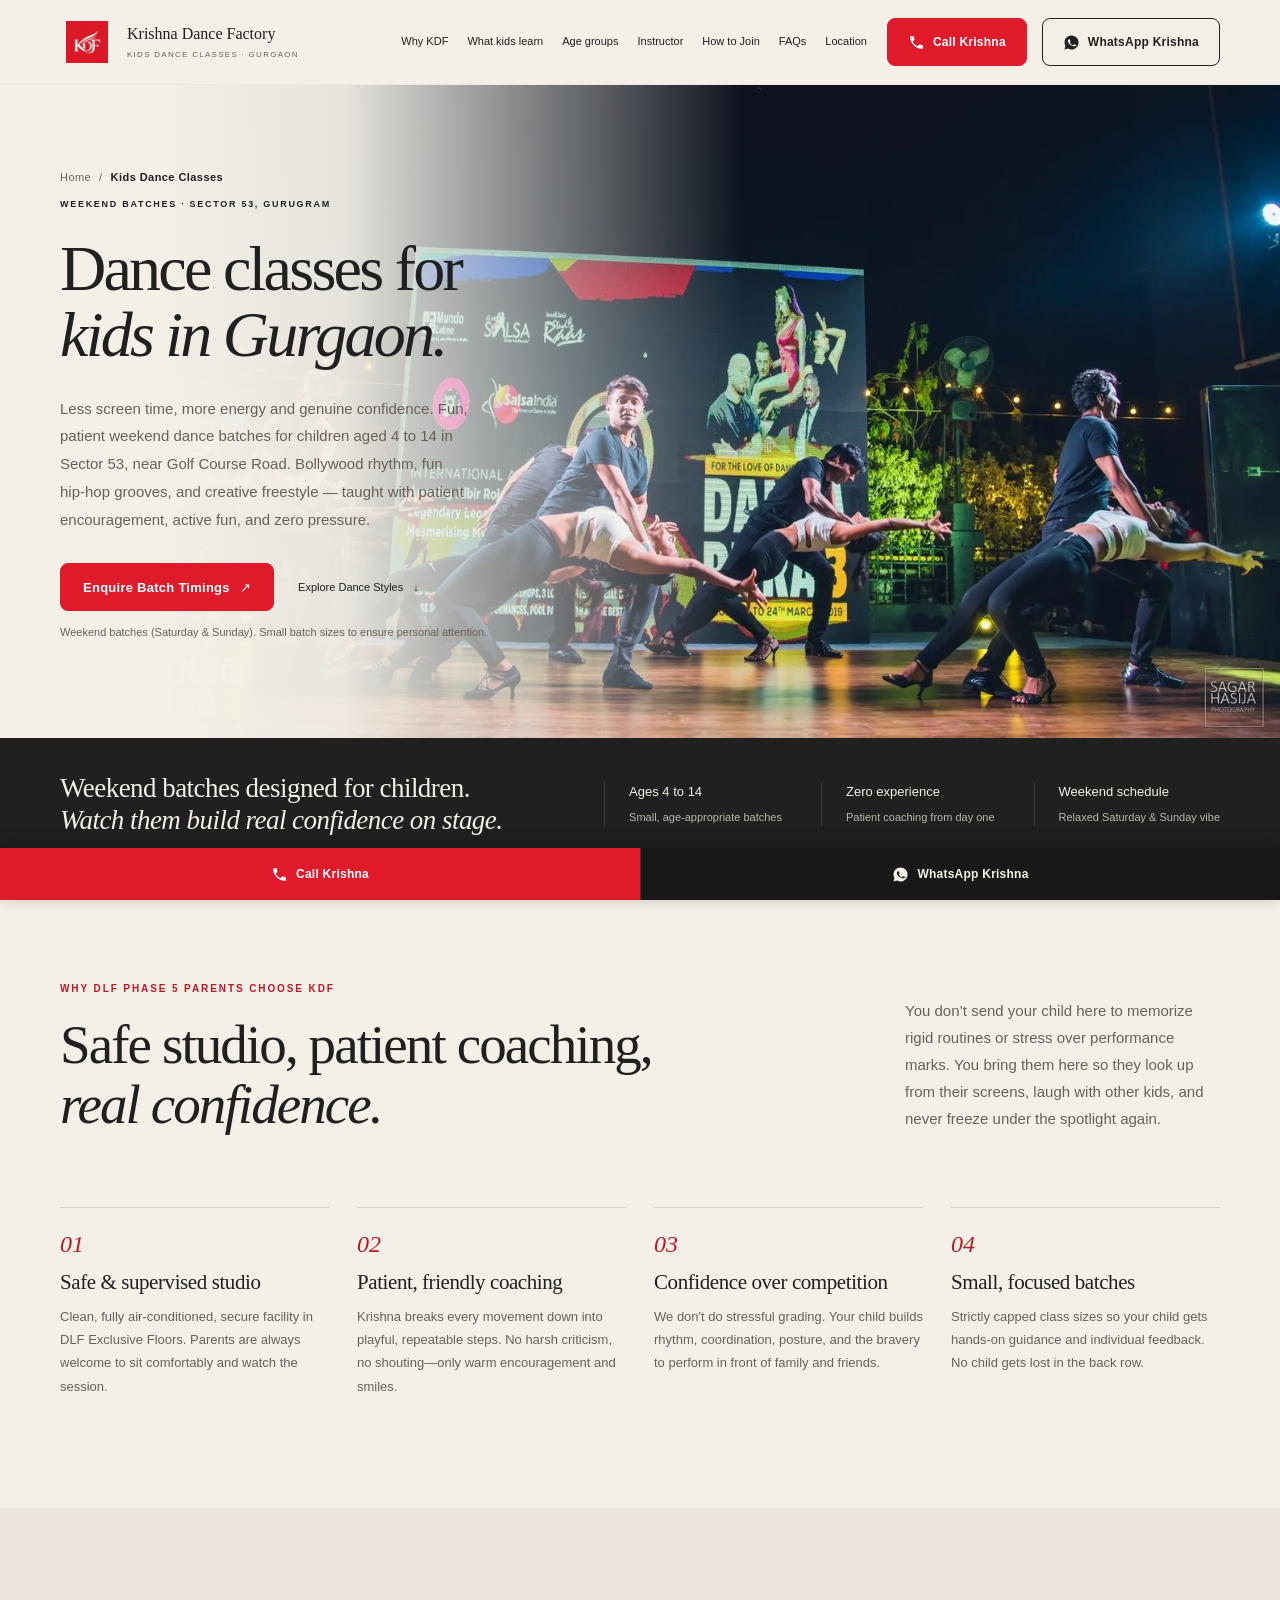
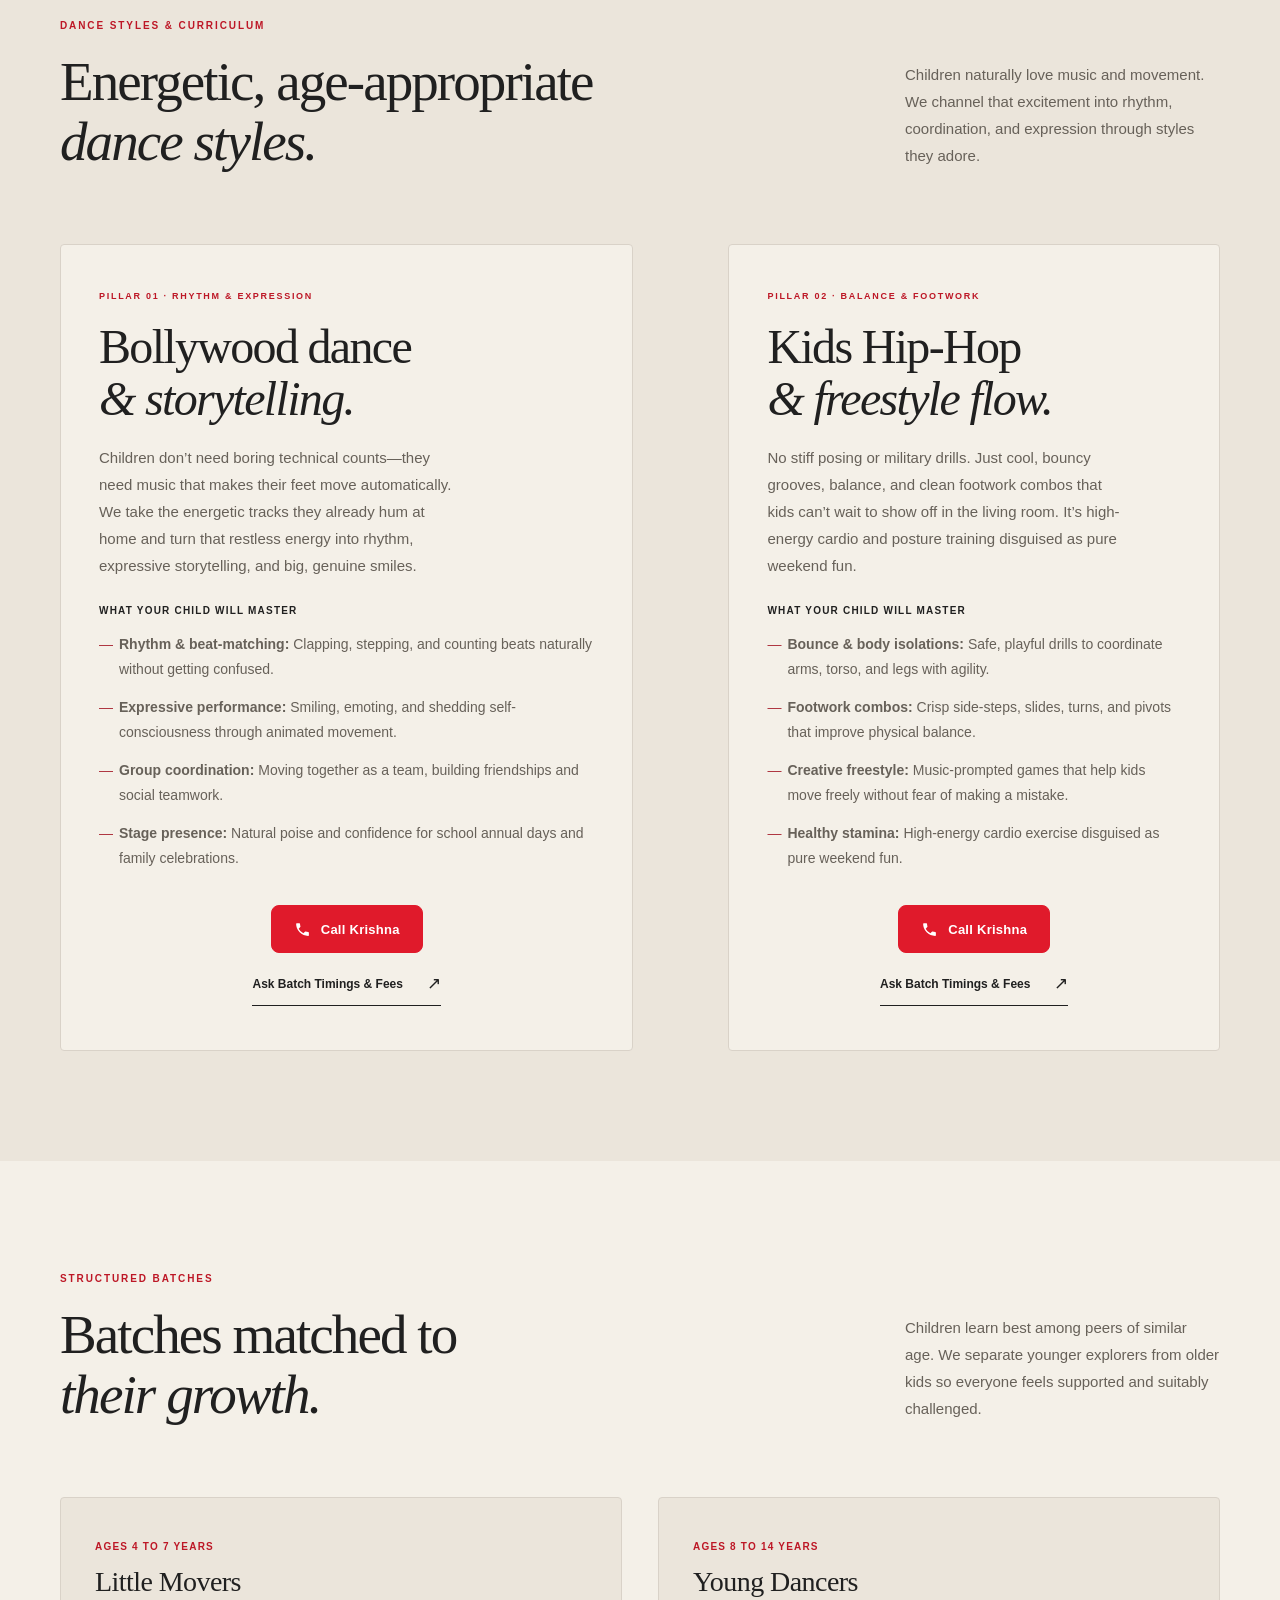
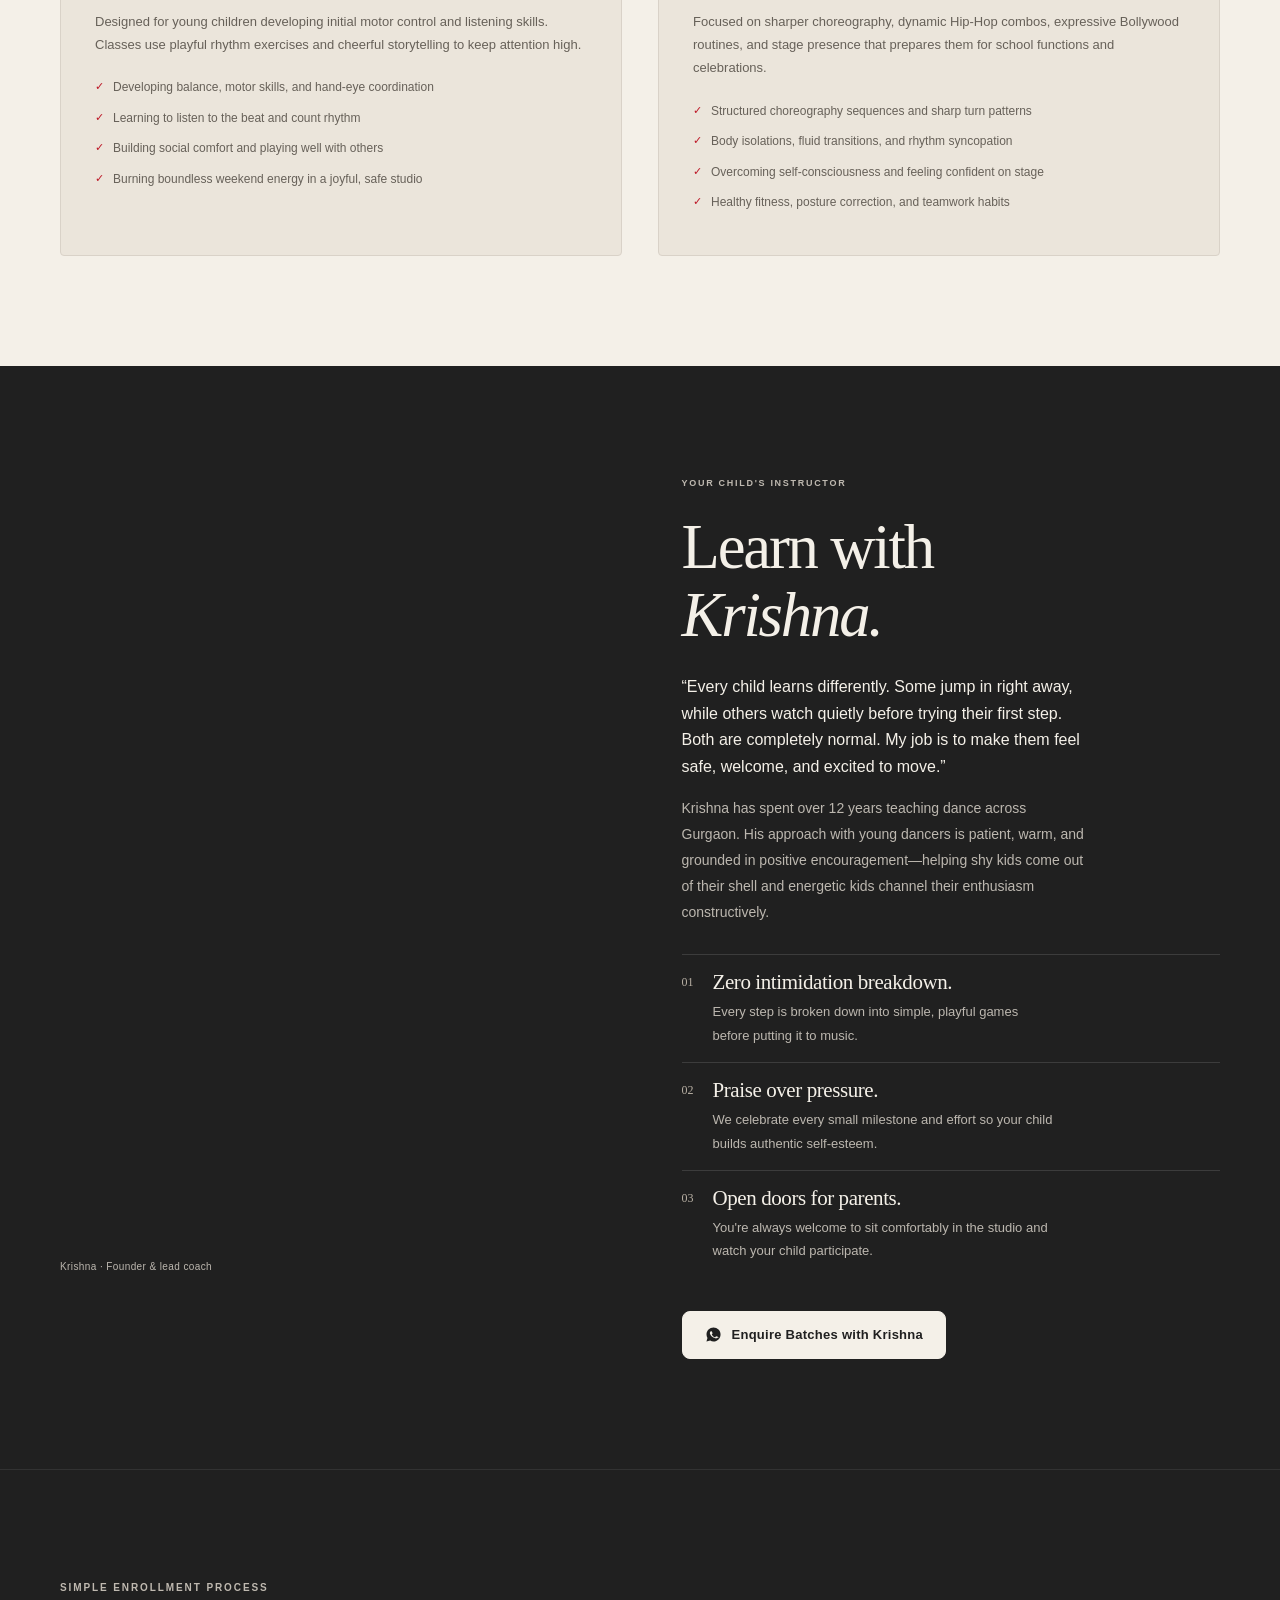
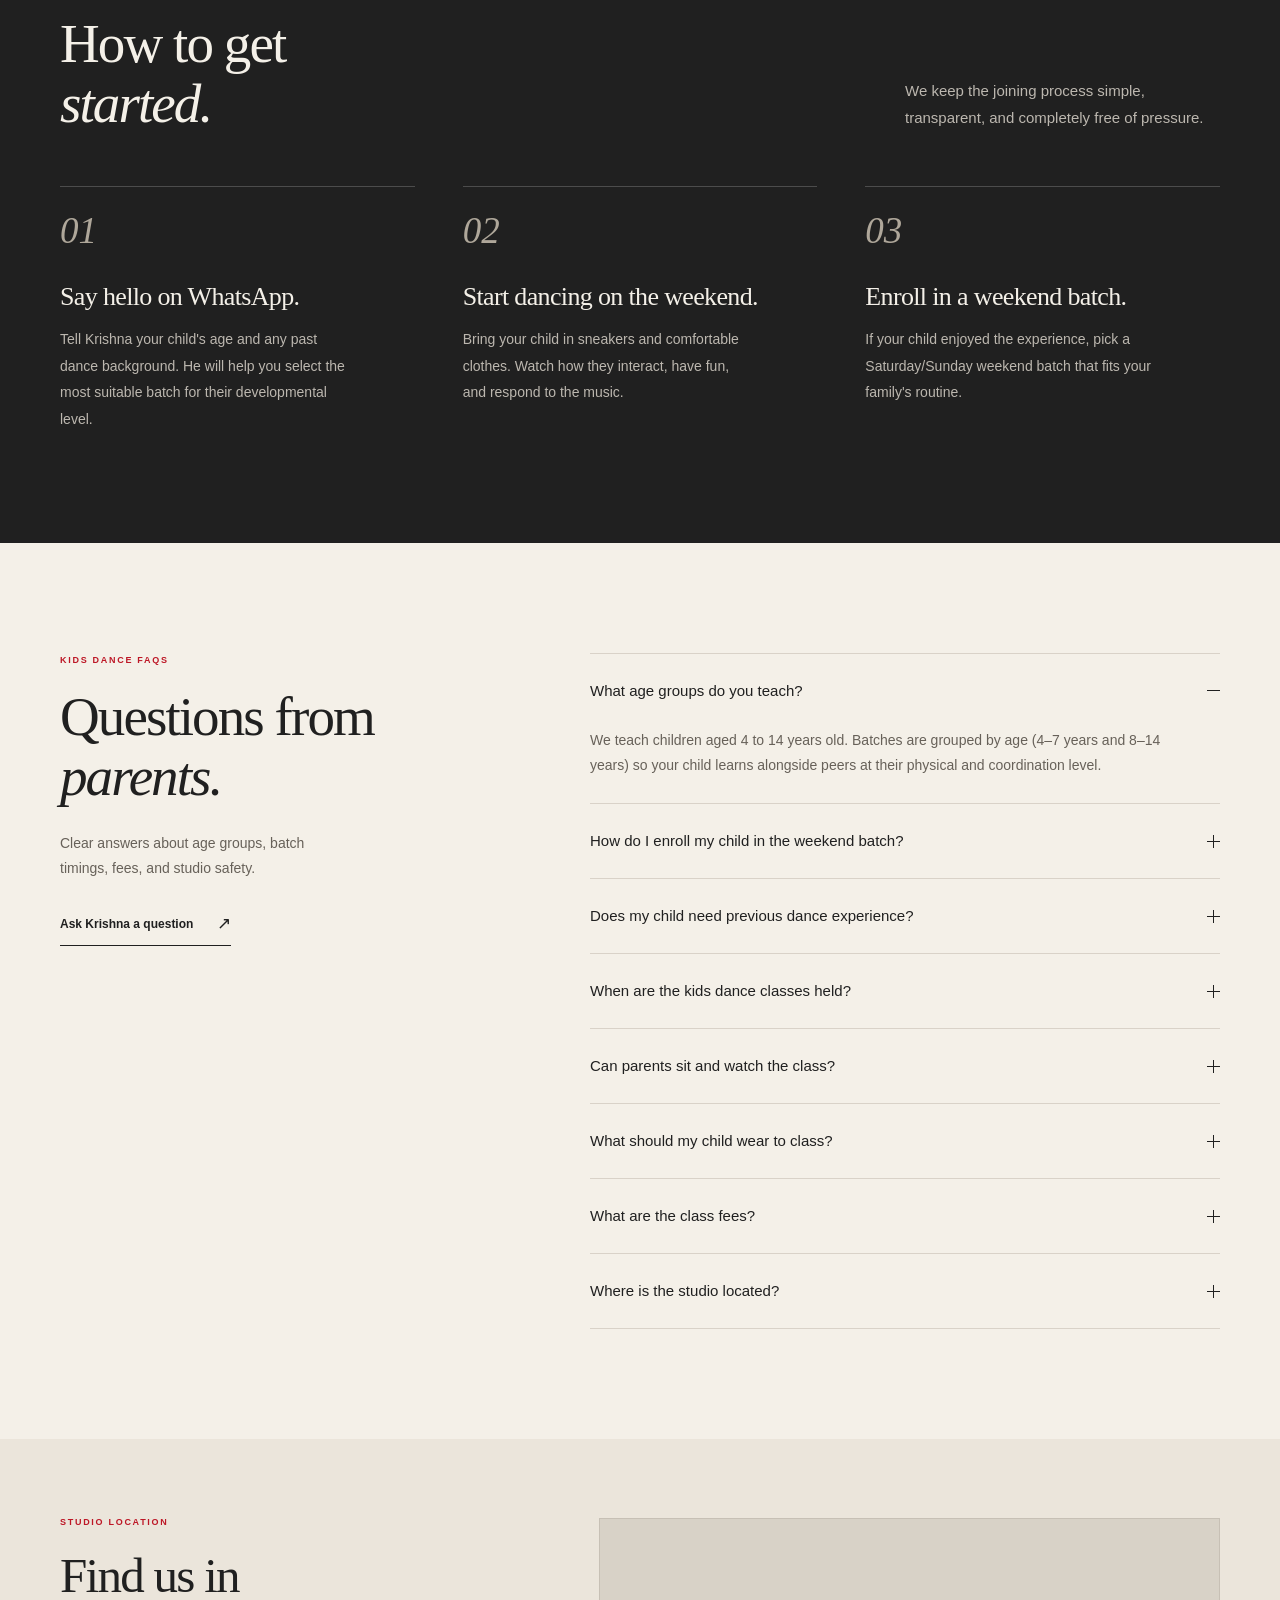
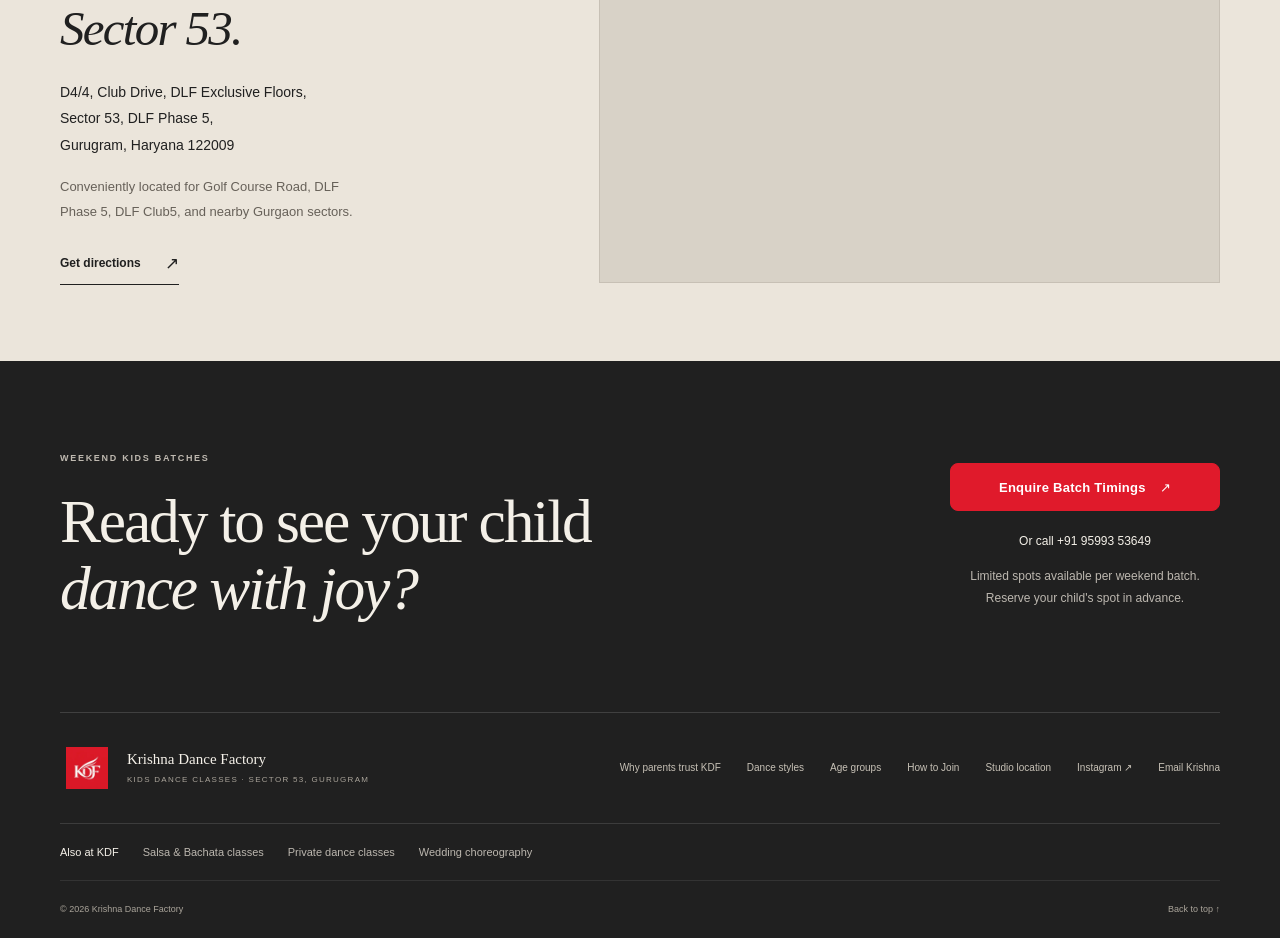
==== commit 1073dbcd: "Remove trial references from Kids & Homepage, inject dual Course schema, optimize title tags, and up" ====
--- a/kids-dance-classes/index.html
+++ b/kids-dance-classes/index.html
@@ -1,32 +1,33 @@
-<!doctype html>
+<!DOCTYPE html>
+
 <html lang="en">
 <head>
-  <meta charset="utf-8">
-  <meta name="viewport" content="width=device-width, initial-scale=1">
-  <meta name="robots" content="index, follow, max-image-preview:large">
-  <meta name="theme-color" content="#f4f0e8">
-  <title>Dance Classes for Kids in Gurgaon (Ages 4–14) | FREE Saturday Trial — KDF Sector 53</title>
-  <meta name="description" content="Safe, fun &amp; confidence-building kids dance classes in Gurgaon near Golf Course Road. Bollywood, Hip-Hop &amp; freestyle for ages 4–14. FREE Saturday trial — Call 095993 53649.">
-  <link rel="canonical" href="https://krishnadancefactory.in/kids-dance-classes/">
-  <meta property="og:type" content="website">
-  <meta property="og:site_name" content="Krishna Dance Factory">
-  <meta property="og:locale" content="en_IN">
-  <meta property="og:title" content="Dance Classes for Kids in Gurgaon (Ages 4–14) | FREE Saturday Trial — KDF Sector 53">
-  <meta property="og:description" content="Safe, fun &amp; confidence-building kids dance classes in Gurgaon near Golf Course Road. Bollywood, Hip-Hop &amp; freestyle for ages 4–14. FREE Saturday trial — Call 095993 53649.">
-  <meta property="og:url" content="https://krishnadancefactory.in/kids-dance-classes/">
-  <meta property="og:image" content="https://krishnadancefactory.in/kids-dance-classes/assets/optimized/kids-hero-1800.webp">
-  <meta property="og:image:width" content="1800">
-  <meta property="og:image:height" content="1013">
-  <meta property="og:image:alt" content="Children joyfully dancing at Krishna Dance Factory in Gurgaon">
-  <meta name="twitter:card" content="summary_large_image">
-  <meta name="twitter:title" content="Dance Classes for Kids in Gurgaon (Ages 4–14) | FREE Saturday Trial — KDF Sector 53">
-  <meta name="twitter:description" content="Safe, fun &amp; confidence-building kids dance classes in Gurgaon near Golf Course Road. Bollywood, Hip-Hop &amp; freestyle for ages 4–14. FREE Saturday trial — Call 095993 53649.">
-  <meta name="twitter:image" content="https://krishnadancefactory.in/kids-dance-classes/assets/optimized/kids-hero-1800.webp">
-  <link rel="icon" href="assets/optimized/kdf-logo-192.webp" type="image/webp">
-  <link rel="preload" href="assets/optimized/kids-hero-1800.webp" as="image" type="image/webp" imagesrcset="assets/optimized/kids-hero-640.webp 640w, assets/optimized/kids-hero-960.webp 960w, assets/optimized/kids-hero-1440.webp 1440w, assets/optimized/kids-hero-1800.webp 1800w" imagesizes="(max-width: 700px) 180vw, 100vw" fetchpriority="high">
-  <link rel="stylesheet" href="styles.css">
-  <!-- Preserve production analytics; local and staging previews do not send data. -->
-  <script>
+<meta charset="utf-8"/>
+<meta content="width=device-width, initial-scale=1" name="viewport"/>
+<meta content="index, follow, max-image-preview:large" name="robots"/>
+<meta content="#f4f0e8" name="theme-color"/>
+<title>Dance Classes for Kids in Gurgaon (Ages 4–14) — KDF Sector 53</title>
+<meta content="Safe, fun &amp; confidence-building kids dance classes in Gurgaon near Golf Course Road. Bollywood, Hip-Hop &amp; freestyle for ages 4–14. Call Krishna on 095993 53649." name="description"/>
+<link href="https://krishnadancefactory.in/kids-dance-classes/" rel="canonical"/>
+<meta content="website" property="og:type"/>
+<meta content="Krishna Dance Factory" property="og:site_name"/>
+<meta content="en_IN" property="og:locale"/>
+<meta content="Dance Classes for Kids in Gurgaon (Ages 4–14) — KDF Sector 53" property="og:title"/>
+<meta content="Safe, fun &amp; confidence-building kids dance classes in Gurgaon near Golf Course Road. Bollywood, Hip-Hop &amp; freestyle for ages 4–14. Call Krishna on 095993 53649." property="og:description"/>
+<meta content="https://krishnadancefactory.in/kids-dance-classes/" property="og:url"/>
+<meta content="https://krishnadancefactory.in/kids-dance-classes/assets/optimized/kids-hero-1800.webp" property="og:image"/>
+<meta content="1800" property="og:image:width"/>
+<meta content="1013" property="og:image:height"/>
+<meta content="Children joyfully dancing at Krishna Dance Factory in Gurgaon" property="og:image:alt"/>
+<meta content="summary_large_image" name="twitter:card"/>
+<meta content="Dance Classes for Kids in Gurgaon (Ages 4–14) — KDF Sector 53" name="twitter:title"/>
+<meta content="Safe, fun &amp; confidence-building kids dance classes in Gurgaon near Golf Course Road. Bollywood, Hip-Hop &amp; freestyle for ages 4–14. Call Krishna on 095993 53649." name="twitter:description"/>
+<meta content="https://krishnadancefactory.in/kids-dance-classes/assets/optimized/kids-hero-1800.webp" name="twitter:image"/>
+<link href="assets/optimized/kdf-logo-192.webp" rel="icon" type="image/webp"/>
+<link as="image" fetchpriority="high" href="assets/optimized/kids-hero-1800.webp" imagesizes="(max-width: 700px) 180vw, 100vw" imagesrcset="assets/optimized/kids-hero-640.webp 640w, assets/optimized/kids-hero-960.webp 960w, assets/optimized/kids-hero-1440.webp 1440w, assets/optimized/kids-hero-1800.webp 1800w" rel="preload" type="image/webp"/>
+<link href="styles.css" rel="stylesheet"/>
+<!-- Preserve production analytics; local and staging previews do not send data. -->
+<script>
     (function () {
       if (location.protocol !== 'https:' || !['krishnadancefactory.in', 'www.krishnadancefactory.in'].includes(location.hostname)) return;
       window.dataLayer = window.dataLayer || [];
@@ -44,8 +45,8 @@
       })(window,document,'clarity','script','yuydpk0804');
     })();
   </script>
-  <script src="script.js" defer></script>
-  <script type="application/ld+json">
+<script defer="" src="script.js"></script>
+<script type="application/ld+json">
 {
   "@context": "https://schema.org",
   "@graph": [
@@ -111,8 +112,8 @@
       "@type": "WebPage",
       "@id": "https://krishnadancefactory.in/kids-dance-classes/#webpage",
       "url": "https://krishnadancefactory.in/kids-dance-classes/",
-      "name": "Dance Classes for Kids in Gurgaon (Ages 4–14) | FREE Saturday Trial — KDF Sector 53",
-      "description": "Safe, fun & confidence-building kids dance classes in Gurgaon near Golf Course Road. Bollywood, Hip-Hop & freestyle for ages 4–14. FREE Saturday trial — Call 095993 53649.",
+      "name": "Dance Classes for Kids in Gurgaon (Ages 4–14) — KDF Sector 53",
+      "description": "Safe, fun & confidence-building kids dance classes in Gurgaon near Golf Course Road. Bollywood, Hip-Hop & freestyle for ages 4–14. Call Krishna on 095993 53649.",
       "inLanguage": "en-IN",
       "mainEntity": {
         "@id": "https://krishnadancefactory.in/kids-dance-classes/#service"
@@ -179,10 +180,10 @@
         },
         {
           "@type": "Question",
-          "name": "How does the FREE Saturday trial work?",
+          "name": "How do I enroll my child in the weekend batch?",
           "acceptedAnswer": {
             "@type": "Answer",
-            "text": "Every Saturday, we host a free 60-minute trial session. It allows your child to experience the studio, meet coach Krishna, and try the steps with zero pressure or commitment before you enroll."
+            "text": "Simply message or call Krishna on WhatsApp (+91 95993 53649) with your child's age. We will share the batch timings, curriculum, and fee structure so you can reserve a spot."
           }
         },
         {
@@ -244,435 +245,478 @@
           "item": "https://krishnadancefactory.in/kids-dance-classes/"
         }
       ]
+    },
+    {
+      "@type": "Course",
+      "@id": "https://krishnadancefactory.in/kids-dance-classes/#course-little-movers",
+      "name": "Little Movers Kids Dance Program in Gurgaon (Ages 4–7)",
+      "description": "Playful foundation dance program for young children aged 4 to 7. Develops rhythm, coordination, musicality, and motor skills through energetic Bollywood beats and kid-friendly freestyle drills.",
+      "provider": {
+        "@id": "https://krishnadancefactory.in/#danceschool"
+      },
+      "url": "https://krishnadancefactory.in/kids-dance-classes/#age-groups",
+      "courseCode": "KDF-KIDS-L1",
+      "educationalLevel": "Beginner",
+      "teaches": [
+        "Basic rhythm counting and beat coordination",
+        "Bollywood dance fundamentals",
+        "Creative freestyle and spatial balance",
+        "Stage confidence and expressive posture"
+      ],
+      "hasCourseInstance": {
+        "@type": "CourseInstance",
+        "courseMode": "In-Person",
+        "courseWorkload": "PT2H/W",
+        "location": {
+          "@id": "https://krishnadancefactory.in/#danceschool"
+        },
+        "instructor": {
+          "@type": "Person",
+          "name": "Krishna"
+        }
+      }
+    },
+    {
+      "@type": "Course",
+      "@id": "https://krishnadancefactory.in/kids-dance-classes/#course-young-dancers",
+      "name": "Young Dancers Bollywood & Hip-Hop Program in Gurgaon (Ages 8–14)",
+      "description": "Dynamic dance curriculum for juniors aged 8 to 14. Teaches popular Bollywood routines, introductory hip-hop grooves, isolations, stage performance presence, and confidence building in a positive environment.",
+      "provider": {
+        "@id": "https://krishnadancefactory.in/#danceschool"
+      },
+      "url": "https://krishnadancefactory.in/kids-dance-classes/#age-groups",
+      "courseCode": "KDF-KIDS-L2",
+      "educationalLevel": "Beginner to Intermediate",
+      "teaches": [
+        "Structured Bollywood choreographies",
+        "Hip-hop bounce, freezes, and footwork",
+        "Body isolation and musicality",
+        "Stage showmanship and group choreography"
+      ],
+      "hasCourseInstance": {
+        "@type": "CourseInstance",
+        "courseMode": "In-Person",
+        "courseWorkload": "PT2H/W",
+        "location": {
+          "@id": "https://krishnadancefactory.in/#danceschool"
+        },
+        "instructor": {
+          "@type": "Person",
+          "name": "Krishna"
+        }
+      }
     }
   ]
 }
-  </script>
+</script>
 </head>
 <body>
-  <a class="skip-link" href="#main">Skip to content</a>
-  <header class="site-header">
-    <div class="container nav-wrap">
-      <a class="brand" href="https://krishnadancefactory.in/" aria-label="Krishna Dance Factory homepage">
-        <img src="assets/optimized/kdf-logo-192.webp" alt="KDF" width="192" height="192">
-        <span>Krishna Dance Factory<small>KIDS DANCE CLASSES · GURGAON</small></span>
-      </a>
-      <nav id="main-navigation" class="main-nav" aria-label="Kids page sections">
-        <a href="#why-kdf">Why KDF</a>
-        <a href="#curriculum">What kids learn</a>
-        <a href="#age-groups">Age groups</a>
-        <a href="#instructor">Instructor</a>
-        <a href="#how-to-join">Free trial</a>
-        <a href="#faqs">FAQs</a>
-        <a href="#location">Location</a>
-      </nav>
-      <div class="nav-actions">
-        <a class="button button-call button-call-header" href="tel:+919599353649">
-          <svg class="btn-icon" viewBox="0 0 24 24" width="16" height="16" fill="currentColor" aria-hidden="true"><path d="M6.62 10.79a15.05 15.05 0 006.59 6.59l2.2-2.2a1 1 0 011.02-.24c1.12.37 2.33.57 3.57.57a1 1 0 011 1V20a1 1 0 01-1 1A17 17 0 013 4a1 1 0 011-1h3.5a1 1 0 011 1c0 1.25.2 2.45.57 3.57a1 1 0 01-.25 1.02l-2.2 2.2z"/></svg>
-          <span>Call Krishna</span>
-        </a>
-        <a class="button button-outline button-wa-header" href="https://wa.me/919599353649?text=Hi%20Krishna!%20I%20want%20to%20book%20a%20FREE%20Saturday%20trial%20kids%20dance%20class%20for%20my%20child.%20Child%27s%20age:%20___" target="_blank" rel="noopener noreferrer">
-          <svg class="btn-icon" viewBox="0 0 24 24" width="16" height="16" fill="currentColor" aria-hidden="true"><path d="M12.04 2C6.58 2 2.13 6.45 2.13 11.91c0 1.75.46 3.45 1.32 4.95L2.05 22l5.25-1.38c1.45.79 3.08 1.21 4.74 1.21 5.46 0 9.91-4.45 9.91-9.91 0-2.65-1.03-5.14-2.9-7.01A9.82 9.82 0 0012.04 2zm5.8 14.16c-.24.68-1.4 1.28-1.94 1.34-.51.06-1.18.08-3.41-.83-2.68-1.1-4.39-3.83-4.52-4.01-.13-.18-1.08-1.44-1.08-2.75 0-1.31.69-1.96.93-2.22.24-.26.54-.33.72-.33.18 0 .36 0 .52.01.17.01.4.06.61.56.24.57.82 2 .89 2.15.07.15.12.33.02.53-.1.2-.15.32-.3.5-.15.18-.32.4-.46.54-.15.15-.31.31-.13.62.18.31.8 1.31 1.71 2.12 1.17 1.04 2.16 1.36 2.47 1.51.31.15.49.13.67-.08.18-.21.78-.91.99-1.22.21-.31.42-.26.7-.15.28.11 1.77.83 2.07.98.3.15.5.23.57.35.07.12.07.72-.17 1.4z"/></svg>
-          <span>WhatsApp Krishna</span>
-        </a>
-        <button class="menu-toggle" aria-label="Open navigation" aria-controls="main-navigation" aria-expanded="false">
-          <span></span><span></span>
-        </button>
-      </div>
-    </div>
-  </header>
-
-  <main id="main">
-    <!-- ============ HERO ============ -->
-    <section class="hero" id="top" aria-labelledby="hero-title">
-      <img class="hero-image" src="assets/optimized/kids-hero-1800.webp" srcset="assets/optimized/kids-hero-640.webp 640w, assets/optimized/kids-hero-960.webp 960w, assets/optimized/kids-hero-1440.webp 1440w, assets/optimized/kids-hero-1800.webp 1800w" sizes="(max-width: 700px) 180vw, 100vw" alt="Young dancers performing with energy and joy on stage at Krishna Dance Factory Gurgaon" width="1800" height="1013" fetchpriority="high" decoding="async">
-      <div class="hero-blend" aria-hidden="true"></div>
-      <div class="container hero-container">
-        <div class="hero-copy">
-          <nav class="breadcrumb-nav" aria-label="Breadcrumb">
-            <ol class="breadcrumb-list">
-              <li><a href="https://krishnadancefactory.in/">Home</a></li>
-              <li aria-hidden="true">/</li>
-              <li aria-current="page">Kids Dance Classes</li>
-            </ol>
-          </nav>
-          <p class="eyebrow">Weekend batches · Sector 53, Gurugram</p>
-          <h1 id="hero-title">Dance classes for<br><em>kids in Gurgaon.</em></h1>
-          <p class="hero-intro">Less screen time, more energy and genuine confidence. Fun, patient weekend dance batches for children aged 4 to 14 in Sector 53, near Golf Course Road. Bollywood rhythm, fun hip-hop grooves, and creative freestyle — taught with patience, zero pressure, and a free trial class every Saturday.</p>
-          <div class="hero-actions">
-            <a class="button" href="https://wa.me/919599353649?text=Hi%20Krishna!%20I%20want%20to%20book%20a%20FREE%20Saturday%20trial%20kids%20dance%20class%20for%20my%20child.%20Child%27s%20age:%20___" target="_blank" rel="noopener noreferrer">
-              Book Saturday Free Trial <span aria-hidden="true">↗</span>
-            </a>
-            <a class="quiet-link" href="#curriculum">Explore Dance Styles <span aria-hidden="true">↓</span></a>
-          </div>
-          <p class="microcopy">Free trial class every Saturday. Limited spots per batch to ensure personal attention.</p>
-        </div>
-      </div>
-    </section>
-
-    <!-- ============ FREE TRIAL STRIP ============ -->
-    <section class="welcome-strip dark-section" aria-label="Saturday free trial">
-      <div class="container welcome-inner">
-        <p>FREE trial class every Saturday.<br><em>See them dance before you decide.</em></p>
-        <div class="welcome-points">
-          <span><b>Ages 4 to 14</b>Small, age-appropriate batches</span>
-          <span><b>Zero experience</b>Patient coaching from day one</span>
-          <span><b>Weekend schedule</b>Relaxed Saturday &amp; Sunday vibe</span>
-        </div>
-      </div>
-    </section>
-
-    <!-- ============ WHY PARENTS TRUST KDF ============ -->
-    <section class="section-space" id="why-kdf" aria-labelledby="why-title">
-      <div class="container">
-        <div class="section-heading split-heading">
-          <div>
-            <p class="eyebrow red-eyebrow">Why DLF Phase 5 parents choose KDF</p>
-            <h2 id="why-title">Safe studio, patient coaching,<br><em>real confidence.</em></h2>
-          </div>
-          <p>You don’t send your child here to memorize rigid routines or stress over performance marks. You bring them here so they look up from their screens, laugh with other kids, and never freeze under the spotlight again.</p>
-        </div>
-
-        <div class="cards-grid-4">
-          <article class="parent-card">
-            <span class="card-num">01</span>
-            <h3>Safe &amp; supervised studio</h3>
-            <p>Clean, fully air-conditioned, secure facility in DLF Exclusive Floors. Parents are always welcome to sit comfortably and watch the session.</p>
-          </article>
-          <article class="parent-card">
-            <span class="card-num">02</span>
-            <h3>Patient, friendly coaching</h3>
-            <p>Krishna breaks every movement down into playful, repeatable steps. No harsh criticism, no shouting—only warm encouragement and smiles.</p>
-          </article>
-          <article class="parent-card">
-            <span class="card-num">03</span>
-            <h3>Confidence over competition</h3>
-            <p>We don't do stressful grading. Your child builds rhythm, coordination, posture, and the bravery to perform in front of family and friends.</p>
-          </article>
-          <article class="parent-card">
-            <span class="card-num">04</span>
-            <h3>Small, focused batches</h3>
-            <p>Strictly capped class sizes so your child gets hands-on guidance and individual feedback. No child gets lost in the back row.</p>
-          </article>
-        </div>
-      </div>
-    </section>
-
-    <!-- ============ WHAT KIDS LEARN ============ -->
-    <section class="section-space" id="curriculum" style="background:var(--soft);" aria-labelledby="curriculum-title">
-      <div class="container">
-        <div class="section-heading split-heading">
-          <div>
-            <p class="eyebrow red-eyebrow">Dance styles &amp; curriculum</p>
-            <h2 id="curriculum-title">Energetic, age-appropriate<br><em>dance styles.</em></h2>
-          </div>
-          <p>Children naturally love music and movement. We channel that excitement into rhythm, coordination, and expression through styles they adore.</p>
-        </div>
-
-        <!-- Pillars: Bollywood & Hip-Hop -->
-        <article class="dance-row" id="bollywood" aria-labelledby="bollywood-title">
-          <div class="dance-copy" style="background:var(--ivory);padding:44px 38px;border:1px solid var(--line);border-radius:4px;">
-            <p class="eyebrow red-eyebrow">Pillar 01 · Rhythm &amp; Expression</p>
-            <h2 id="bollywood-title" style="font-size:clamp(34px,3.8vw,48px);line-height:1.1;margin-bottom:18px;">Bollywood dance <br><em>&amp; storytelling.</em></h2>
-            <p>Children don’t need boring technical counts—they need music that makes their feet move automatically. We take the energetic tracks they already hum at home and turn that restless energy into rhythm, expressive storytelling, and big, genuine smiles.</p>
-            <p class="learn-label">What your child will master</p>
-            <ul class="learning-list">
-              <li><strong>Rhythm &amp; beat-matching:</strong> Clapping, stepping, and counting beats naturally without getting confused.</li>
-              <li><strong>Expressive performance:</strong> Smiling, emoting, and shedding self-consciousness through animated movement.</li>
-              <li><strong>Group coordination:</strong> Moving together as a team, building friendships and social teamwork.</li>
-              <li><strong>Stage presence:</strong> Natural poise and confidence for school annual days and family celebrations.</li>
-            </ul>
-            <div class="card-action-wrap" style="display:flex;align-items:center;gap:18px;flex-wrap:wrap;">
-              <a class="button button-call" href="tel:+919599353649">
-                <svg class="btn-icon" viewBox="0 0 24 24" width="18" height="18" fill="currentColor" aria-hidden="true"><path d="M6.62 10.79a15.05 15.05 0 006.59 6.59l2.2-2.2a1 1 0 011.02-.24c1.12.37 2.33.57 3.57.57a1 1 0 011 1V20a1 1 0 01-1 1A17 17 0 013 4a1 1 0 011-1h3.5a1 1 0 011 1c0 1.25.2 2.45.57 3.57a1 1 0 01-.25 1.02l-2.2 2.2z"/></svg>
-                <span>Call Krishna</span>
-              </a>
-              <a class="text-link" href="https://wa.me/919599353649?text=Hi%20Krishna!%20I%20want%20to%20know%20more%20about%20Bollywood%20classes%20for%20my%20child.%20Child%27s%20age:%20___" target="_blank" rel="noopener noreferrer">
+<a class="skip-link" href="#main">Skip to content</a>
+<header class="site-header">
+<div class="container nav-wrap">
+<a aria-label="Krishna Dance Factory homepage" class="brand" href="https://krishnadancefactory.in/">
+<img alt="KDF" height="192" src="assets/optimized/kdf-logo-192.webp" width="192"/>
+<span>Krishna Dance Factory<small>KIDS DANCE CLASSES · GURGAON</small></span>
+</a>
+<nav aria-label="Kids page sections" class="main-nav" id="main-navigation">
+<a href="#why-kdf">Why KDF</a>
+<a href="#curriculum">What kids learn</a>
+<a href="#age-groups">Age groups</a>
+<a href="#instructor">Instructor</a>
+<a href="#how-to-join">How to Join</a>
+<a href="#faqs">FAQs</a>
+<a href="#location">Location</a>
+</nav>
+<div class="nav-actions">
+<a class="button button-call button-call-header" href="tel:+919599353649">
+<svg aria-hidden="true" class="btn-icon" fill="currentColor" height="16" viewbox="0 0 24 24" width="16"><path d="M6.62 10.79a15.05 15.05 0 006.59 6.59l2.2-2.2a1 1 0 011.02-.24c1.12.37 2.33.57 3.57.57a1 1 0 011 1V20a1 1 0 01-1 1A17 17 0 013 4a1 1 0 011-1h3.5a1 1 0 011 1c0 1.25.2 2.45.57 3.57a1 1 0 01-.25 1.02l-2.2 2.2z"></path></svg>
+<span>Call Krishna</span>
+</a>
+<a class="button button-outline button-wa-header" href="https://wa.me/919599353649?text=Hi%20Krishna!%20I%20want%20to%20enquire%20about%20weekend%20kids%20dance%20classes%20in%20Gurgaon%20for%20my%20child.%20Child%27s%20age:%20___" rel="noopener noreferrer" target="_blank">
+<svg aria-hidden="true" class="btn-icon" fill="currentColor" height="16" viewbox="0 0 24 24" width="16"><path d="M12.04 2C6.58 2 2.13 6.45 2.13 11.91c0 1.75.46 3.45 1.32 4.95L2.05 22l5.25-1.38c1.45.79 3.08 1.21 4.74 1.21 5.46 0 9.91-4.45 9.91-9.91 0-2.65-1.03-5.14-2.9-7.01A9.82 9.82 0 0012.04 2zm5.8 14.16c-.24.68-1.4 1.28-1.94 1.34-.51.06-1.18.08-3.41-.83-2.68-1.1-4.39-3.83-4.52-4.01-.13-.18-1.08-1.44-1.08-2.75 0-1.31.69-1.96.93-2.22.24-.26.54-.33.72-.33.18 0 .36 0 .52.01.17.01.4.06.61.56.24.57.82 2 .89 2.15.07.15.12.33.02.53-.1.2-.15.32-.3.5-.15.18-.32.4-.46.54-.15.15-.31.31-.13.62.18.31.8 1.31 1.71 2.12 1.17 1.04 2.16 1.36 2.47 1.51.31.15.49.13.67-.08.18-.21.78-.91.99-1.22.21-.31.42-.26.7-.15.28.11 1.77.83 2.07.98.3.15.5.23.57.35.07.12.07.72-.17 1.4z"></path></svg>
+<span>WhatsApp Krishna</span>
+</a>
+<button aria-controls="main-navigation" aria-expanded="false" aria-label="Open navigation" class="menu-toggle">
+<span></span><span></span>
+</button>
+</div>
+</div>
+</header>
+<main id="main">
+<!-- ============ HERO ============ -->
+<section aria-labelledby="hero-title" class="hero" id="top">
+<img alt="Young dancers performing with energy and joy on stage at Krishna Dance Factory Gurgaon" class="hero-image" decoding="async" fetchpriority="high" height="1013" sizes="(max-width: 700px) 180vw, 100vw" src="assets/optimized/kids-hero-1800.webp" srcset="assets/optimized/kids-hero-640.webp 640w, assets/optimized/kids-hero-960.webp 960w, assets/optimized/kids-hero-1440.webp 1440w, assets/optimized/kids-hero-1800.webp 1800w" width="1800"/>
+<div aria-hidden="true" class="hero-blend"></div>
+<div class="container hero-container">
+<div class="hero-copy">
+<nav aria-label="Breadcrumb" class="breadcrumb-nav">
+<ol class="breadcrumb-list">
+<li><a href="https://krishnadancefactory.in/">Home</a></li>
+<li aria-hidden="true">/</li>
+<li aria-current="page">Kids Dance Classes</li>
+</ol>
+</nav>
+<p class="eyebrow">Weekend batches · Sector 53, Gurugram</p>
+<h1 id="hero-title">Dance classes for<br/><em>kids in Gurgaon.</em></h1>
+<p class="hero-intro">Less screen time, more energy and genuine confidence. Fun, patient weekend dance batches for children aged 4 to 14 in Sector 53, near Golf Course Road. Bollywood rhythm, fun hip-hop grooves, and creative freestyle — taught with patient encouragement, active fun, and zero pressure.</p>
+<div class="hero-actions">
+<a class="button" href="https://wa.me/919599353649?text=Hi%20Krishna!%20I%20want%20to%20enquire%20about%20weekend%20kids%20dance%20classes%20in%20Gurgaon%20for%20my%20child.%20Child%27s%20age:%20___" rel="noopener noreferrer" target="_blank">
+              Enquire Batch Timings <span aria-hidden="true">↗</span>
+</a>
+<a class="quiet-link" href="#curriculum">Explore Dance Styles <span aria-hidden="true">↓</span></a>
+</div>
+<p class="microcopy">Weekend batches (Saturday &amp; Sunday). Small batch sizes to ensure personal attention.</p>
+</div>
+</div>
+</section>
+<!-- ============ VALUE STRIP ============ -->
+<section aria-label="Weekend kids batches" class="welcome-strip dark-section">
+<div class="container welcome-inner">
+<p>Weekend batches designed for children.<br/><em>Watch them build real confidence on stage.</em></p>
+<div class="welcome-points">
+<span><b>Ages 4 to 14</b>Small, age-appropriate batches</span>
+<span><b>Zero experience</b>Patient coaching from day one</span>
+<span><b>Weekend schedule</b>Relaxed Saturday &amp; Sunday vibe</span>
+</div>
+</div>
+</section>
+<!-- ============ WHY PARENTS TRUST KDF ============ -->
+<section aria-labelledby="why-title" class="section-space" id="why-kdf">
+<div class="container">
+<div class="section-heading split-heading">
+<div>
+<p class="eyebrow red-eyebrow">Why DLF Phase 5 parents choose KDF</p>
+<h2 id="why-title">Safe studio, patient coaching,<br/><em>real confidence.</em></h2>
+</div>
+<p>You don’t send your child here to memorize rigid routines or stress over performance marks. You bring them here so they look up from their screens, laugh with other kids, and never freeze under the spotlight again.</p>
+</div>
+<div class="cards-grid-4">
+<article class="parent-card">
+<span class="card-num">01</span>
+<h3>Safe &amp; supervised studio</h3>
+<p>Clean, fully air-conditioned, secure facility in DLF Exclusive Floors. Parents are always welcome to sit comfortably and watch the session.</p>
+</article>
+<article class="parent-card">
+<span class="card-num">02</span>
+<h3>Patient, friendly coaching</h3>
+<p>Krishna breaks every movement down into playful, repeatable steps. No harsh criticism, no shouting—only warm encouragement and smiles.</p>
+</article>
+<article class="parent-card">
+<span class="card-num">03</span>
+<h3>Confidence over competition</h3>
+<p>We don't do stressful grading. Your child builds rhythm, coordination, posture, and the bravery to perform in front of family and friends.</p>
+</article>
+<article class="parent-card">
+<span class="card-num">04</span>
+<h3>Small, focused batches</h3>
+<p>Strictly capped class sizes so your child gets hands-on guidance and individual feedback. No child gets lost in the back row.</p>
+</article>
+</div>
+</div>
+</section>
+<!-- ============ WHAT KIDS LEARN ============ -->
+<section aria-labelledby="curriculum-title" class="section-space" id="curriculum" style="background:var(--soft);">
+<div class="container">
+<div class="section-heading split-heading">
+<div>
+<p class="eyebrow red-eyebrow">Dance styles &amp; curriculum</p>
+<h2 id="curriculum-title">Energetic, age-appropriate<br/><em>dance styles.</em></h2>
+</div>
+<p>Children naturally love music and movement. We channel that excitement into rhythm, coordination, and expression through styles they adore.</p>
+</div>
+<!-- Pillars: Bollywood & Hip-Hop -->
+<article aria-labelledby="bollywood-title" class="dance-row" id="bollywood">
+<div class="dance-copy" style="background:var(--ivory);padding:44px 38px;border:1px solid var(--line);border-radius:4px;">
+<p class="eyebrow red-eyebrow">Pillar 01 · Rhythm &amp; Expression</p>
+<h2 id="bollywood-title" style="font-size:clamp(34px,3.8vw,48px);line-height:1.1;margin-bottom:18px;">Bollywood dance <br/><em>&amp; storytelling.</em></h2>
+<p>Children don’t need boring technical counts—they need music that makes their feet move automatically. We take the energetic tracks they already hum at home and turn that restless energy into rhythm, expressive storytelling, and big, genuine smiles.</p>
+<p class="learn-label">What your child will master</p>
+<ul class="learning-list">
+<li><strong>Rhythm &amp; beat-matching:</strong> Clapping, stepping, and counting beats naturally without getting confused.</li>
+<li><strong>Expressive performance:</strong> Smiling, emoting, and shedding self-consciousness through animated movement.</li>
+<li><strong>Group coordination:</strong> Moving together as a team, building friendships and social teamwork.</li>
+<li><strong>Stage presence:</strong> Natural poise and confidence for school annual days and family celebrations.</li>
+</ul>
+<div class="card-action-wrap" style="display:flex;align-items:center;gap:18px;flex-wrap:wrap;">
+<a class="button button-call" href="tel:+919599353649">
+<svg aria-hidden="true" class="btn-icon" fill="currentColor" height="18" viewbox="0 0 24 24" width="18"><path d="M6.62 10.79a15.05 15.05 0 006.59 6.59l2.2-2.2a1 1 0 011.02-.24c1.12.37 2.33.57 3.57.57a1 1 0 011 1V20a1 1 0 01-1 1A17 17 0 013 4a1 1 0 011-1h3.5a1 1 0 011 1c0 1.25.2 2.45.57 3.57a1 1 0 01-.25 1.02l-2.2 2.2z"></path></svg>
+<span>Call Krishna</span>
+</a>
+<a class="text-link" href="https://wa.me/919599353649?text=Hi%20Krishna!%20I%20want%20to%20know%20more%20about%20Bollywood%20classes%20for%20my%20child.%20Child%27s%20age:%20___" rel="noopener noreferrer" target="_blank">
                 Ask Batch Timings &amp; Fees <span aria-hidden="true">↗</span>
-              </a>
-            </div>
-          </div>
-
-          <div class="dance-copy" style="background:var(--ivory);padding:44px 38px;border:1px solid var(--line);border-radius:4px;">
-            <p class="eyebrow red-eyebrow">Pillar 02 · Balance &amp; Footwork</p>
-            <h2 id="hiphop-title" style="font-size:clamp(34px,3.8vw,48px);line-height:1.1;margin-bottom:18px;">Kids Hip-Hop <br><em>&amp; freestyle flow.</em></h2>
-            <p>No stiff posing or military drills. Just cool, bouncy grooves, balance, and clean footwork combos that kids can’t wait to show off in the living room. It’s high-energy cardio and posture training disguised as pure weekend fun.</p>
-            <p class="learn-label">What your child will master</p>
-            <ul class="learning-list">
-              <li><strong>Bounce &amp; body isolations:</strong> Safe, playful drills to coordinate arms, torso, and legs with agility.</li>
-              <li><strong>Footwork combos:</strong> Crisp side-steps, slides, turns, and pivots that improve physical balance.</li>
-              <li><strong>Creative freestyle:</strong> Music-prompted games that help kids move freely without fear of making a mistake.</li>
-              <li><strong>Healthy stamina:</strong> High-energy cardio exercise disguised as pure weekend fun.</li>
-            </ul>
-            <div class="card-action-wrap" style="display:flex;align-items:center;gap:18px;flex-wrap:wrap;">
-              <a class="button button-call" href="tel:+919599353649">
-                <svg class="btn-icon" viewBox="0 0 24 24" width="18" height="18" fill="currentColor" aria-hidden="true"><path d="M6.62 10.79a15.05 15.05 0 006.59 6.59l2.2-2.2a1 1 0 011.02-.24c1.12.37 2.33.57 3.57.57a1 1 0 011 1V20a1 1 0 01-1 1A17 17 0 013 4a1 1 0 011-1h3.5a1 1 0 011 1c0 1.25.2 2.45.57 3.57a1 1 0 01-.25 1.02l-2.2 2.2z"/></svg>
-                <span>Call Krishna</span>
-              </a>
-              <a class="text-link" href="https://wa.me/919599353649?text=Hi%20Krishna!%20I%20want%20to%20know%20more%20about%20Kids%20Hip-Hop%20classes.%20Child%27s%20age:%20___" target="_blank" rel="noopener noreferrer">
+</a>
+</div>
+</div>
+<div class="dance-copy" style="background:var(--ivory);padding:44px 38px;border:1px solid var(--line);border-radius:4px;">
+<p class="eyebrow red-eyebrow">Pillar 02 · Balance &amp; Footwork</p>
+<h2 id="hiphop-title" style="font-size:clamp(34px,3.8vw,48px);line-height:1.1;margin-bottom:18px;">Kids Hip-Hop <br/><em>&amp; freestyle flow.</em></h2>
+<p>No stiff posing or military drills. Just cool, bouncy grooves, balance, and clean footwork combos that kids can’t wait to show off in the living room. It’s high-energy cardio and posture training disguised as pure weekend fun.</p>
+<p class="learn-label">What your child will master</p>
+<ul class="learning-list">
+<li><strong>Bounce &amp; body isolations:</strong> Safe, playful drills to coordinate arms, torso, and legs with agility.</li>
+<li><strong>Footwork combos:</strong> Crisp side-steps, slides, turns, and pivots that improve physical balance.</li>
+<li><strong>Creative freestyle:</strong> Music-prompted games that help kids move freely without fear of making a mistake.</li>
+<li><strong>Healthy stamina:</strong> High-energy cardio exercise disguised as pure weekend fun.</li>
+</ul>
+<div class="card-action-wrap" style="display:flex;align-items:center;gap:18px;flex-wrap:wrap;">
+<a class="button button-call" href="tel:+919599353649">
+<svg aria-hidden="true" class="btn-icon" fill="currentColor" height="18" viewbox="0 0 24 24" width="18"><path d="M6.62 10.79a15.05 15.05 0 006.59 6.59l2.2-2.2a1 1 0 011.02-.24c1.12.37 2.33.57 3.57.57a1 1 0 011 1V20a1 1 0 01-1 1A17 17 0 013 4a1 1 0 011-1h3.5a1 1 0 011 1c0 1.25.2 2.45.57 3.57a1 1 0 01-.25 1.02l-2.2 2.2z"></path></svg>
+<span>Call Krishna</span>
+</a>
+<a class="text-link" href="https://wa.me/919599353649?text=Hi%20Krishna!%20I%20want%20to%20know%20more%20about%20Kids%20Hip-Hop%20classes.%20Child%27s%20age:%20___" rel="noopener noreferrer" target="_blank">
                 Ask Batch Timings &amp; Fees <span aria-hidden="true">↗</span>
-              </a>
-            </div>
-          </div>
-        </article>
-      </div>
-    </section>
-
-    <!-- ============ AGE GROUPS ============ -->
-    <section class="section-space" id="age-groups" aria-labelledby="age-title">
-      <div class="container">
-        <div class="section-heading split-heading">
-          <div>
-            <p class="eyebrow red-eyebrow">Structured batches</p>
-            <h2 id="age-title">Batches matched to<br><em>their growth.</em></h2>
-          </div>
-          <p>Children learn best among peers of similar age. We separate younger explorers from older kids so everyone feels supported and suitably challenged.</p>
-        </div>
-
-        <div class="age-groups-grid">
-          <article class="age-card">
-            <span class="age-badge">Ages 4 to 7 Years</span>
-            <h3>Little Movers</h3>
-            <p>Designed for young children developing initial motor control and listening skills. Classes use playful rhythm exercises and cheerful storytelling to keep attention high.</p>
-            <ul>
-              <li>Developing balance, motor skills, and hand-eye coordination</li>
-              <li>Learning to listen to the beat and count rhythm</li>
-              <li>Building social comfort and playing well with others</li>
-              <li>Burning boundless weekend energy in a joyful, safe studio</li>
-            </ul>
-          </article>
-
-          <article class="age-card">
-            <span class="age-badge">Ages 8 to 14 Years</span>
-            <h3>Young Dancers</h3>
-            <p>Focused on sharper choreography, dynamic Hip-Hop combos, expressive Bollywood routines, and stage presence that prepares them for school functions and celebrations.</p>
-            <ul>
-              <li>Structured choreography sequences and sharp turn patterns</li>
-              <li>Body isolations, fluid transitions, and rhythm syncopation</li>
-              <li>Overcoming self-consciousness and feeling confident on stage</li>
-              <li>Healthy fitness, posture correction, and teamwork habits</li>
-            </ul>
-          </article>
-        </div>
-      </div>
-    </section>
-
-    <!-- ============ INSTRUCTOR SECTION ============ -->
-    <section class="teacher-section dark-section section-space" id="instructor" aria-labelledby="teacher-title">
-      <div class="container teacher-layout">
-        <figure class="teacher-photo">
-          <img src="assets/optimized/krishna-portrait-800.webp" srcset="assets/optimized/krishna-portrait-480.webp 480w, assets/optimized/krishna-portrait-800.webp 800w, assets/optimized/krishna-portrait-1200.webp 1200w" sizes="(max-width: 370px) calc(100vw - 32px), (max-width: 460px) calc(100vw - 40px), (max-width: 700px) 420px, (max-width: 1224px) 50vw, 512px" alt="Krishna in a denim shirt, smiling warmly at the studio" width="1200" height="1800" loading="lazy" decoding="async">
-          <figcaption>Krishna · Founder &amp; lead coach</figcaption>
-        </figure>
-        <div class="teacher-copy">
-          <p class="eyebrow">Your child's instructor</p>
-          <h2 id="teacher-title">Learn with<br><em>Krishna.</em></h2>
-          <p class="teacher-intro">“Every child learns differently. Some jump in right away, while others watch quietly before trying their first step. Both are completely normal. My job is to make them feel safe, welcome, and excited to move.”</p>
-          <p>Krishna has spent over 12 years teaching dance across Gurgaon. His approach with young dancers is patient, warm, and grounded in positive encouragement—helping shy kids come out of their shell and energetic kids channel their enthusiasm constructively.</p>
-          <div class="teaching-approach">
-            <div>
-              <span>01</span>
-              <div>
-                <h3>Zero intimidation breakdown.</h3>
-                <p>Every step is broken down into simple, playful games before putting it to music.</p>
-              </div>
-            </div>
-            <div>
-              <span>02</span>
-              <div>
-                <h3>Praise over pressure.</h3>
-                <p>We celebrate every small milestone and effort so your child builds authentic self-esteem.</p>
-              </div>
-            </div>
-            <div>
-              <span>03</span>
-              <div>
-                <h3>Open doors for parents.</h3>
-                <p>You're always welcome to sit comfortably in the studio and watch your child participate.</p>
-              </div>
-            </div>
-          </div>
-          <a class="button button-cream" href="https://wa.me/919599353649?text=Hi%20Krishna!%20I%20want%20to%20book%20a%20FREE%20Saturday%20trial%20kids%20dance%20class%20for%20my%20child.%20Child%27s%20age:%20___" target="_blank" rel="noopener noreferrer">
-            <svg class="btn-icon" viewBox="0 0 24 24" width="18" height="18" fill="currentColor" aria-hidden="true"><path d="M12.04 2C6.58 2 2.13 6.45 2.13 11.91c0 1.75.46 3.45 1.32 4.95L2.05 22l5.25-1.38c1.45.79 3.08 1.21 4.74 1.21 5.46 0 9.91-4.45 9.91-9.91 0-2.65-1.03-5.14-2.9-7.01A9.82 9.82 0 0012.04 2zm5.8 14.16c-.24.68-1.4 1.28-1.94 1.34-.51.06-1.18.08-3.41-.83-2.68-1.1-4.39-3.83-4.52-4.01-.13-.18-1.08-1.44-1.08-2.75 0-1.31.69-1.96.93-2.22.24-.26.54-.33.72-.33.18 0 .36 0 .52.01.17.01.4.06.61.56.24.57.82 2 .89 2.15.07.15.12.33.02.53-.1.2-.15.32-.3.5-.15.18-.32.4-.46.54-.15.15-.31.31-.13.62.18.31.8 1.31 1.71 2.12 1.17 1.04 2.16 1.36 2.47 1.51.31.15.49.13.67-.08.18-.21.78-.91.99-1.22.21-.31.42-.26.7-.15.28.11 1.77.83 2.07.98.3.15.5.23.57.35.07.12.07.72-.17 1.4z"/></svg>
-            <span>Book Free Trial with Krishna</span>
-          </a>
-        </div>
-      </div>
-    </section>
-
-    <!-- ============ HOW TO JOIN ============ -->
-    <section class="joining-section dark-section section-space" id="how-to-join" aria-labelledby="joining-title" style="border-top:1px solid #ffffff15;">
-      <div class="container">
-        <div class="section-heading split-heading">
-          <div>
-            <p class="eyebrow">Saturday free trial process</p>
-            <h2 id="joining-title">How to get<br><em>started.</em></h2>
-          </div>
-          <p>We keep the joining process simple, transparent, and completely free of pressure.</p>
-        </div>
-        <ol class="joining-steps">
-          <li>
-            <span class="step-number">01</span>
-            <h3>Say hello on WhatsApp.</h3>
-            <p>Tell Krishna your child's age and any past dance background. He will reserve a spot in this Saturday's free trial batch.</p>
-          </li>
-          <li>
-            <span class="step-number">02</span>
-            <h3>Come to Saturday trial.</h3>
-            <p>Bring your child in sneakers and comfortable clothes. Watch how they interact, have fun, and respond to the music.</p>
-          </li>
-          <li>
-            <span class="step-number">03</span>
-            <h3>Enroll in a weekend batch.</h3>
-            <p>If your child enjoyed the experience, pick a Saturday/Sunday weekend batch that fits your family's routine.</p>
-          </li>
-        </ol>
-      </div>
-    </section>
-
-    <!-- ============ FAQS ============ -->
-    <section class="faq-section section-space" id="faqs" aria-labelledby="faq-title">
-      <div class="container faq-layout">
-        <div class="faq-intro">
-          <p class="eyebrow red-eyebrow">Kids dance FAQs</p>
-          <h2 id="faq-title">Questions from<br><em>parents.</em></h2>
-          <p>Clear answers about age groups, Saturday trial classes, fees, and safety.</p>
-          <a class="text-link" href="https://wa.me/919599353649?text=Hi%20Krishna!%20I%20have%20a%20question%20about%20your%20kids%20dance%20classes.%20Please%20help%20me%20choose%20a%20batch%20for%20my%20child." target="_blank" rel="noopener noreferrer">
+</a>
+</div>
+</div>
+</article>
+</div>
+</section>
+<!-- ============ AGE GROUPS ============ -->
+<section aria-labelledby="age-title" class="section-space" id="age-groups">
+<div class="container">
+<div class="section-heading split-heading">
+<div>
+<p class="eyebrow red-eyebrow">Structured batches</p>
+<h2 id="age-title">Batches matched to<br/><em>their growth.</em></h2>
+</div>
+<p>Children learn best among peers of similar age. We separate younger explorers from older kids so everyone feels supported and suitably challenged.</p>
+</div>
+<div class="age-groups-grid">
+<article class="age-card">
+<span class="age-badge">Ages 4 to 7 Years</span>
+<h3>Little Movers</h3>
+<p>Designed for young children developing initial motor control and listening skills. Classes use playful rhythm exercises and cheerful storytelling to keep attention high.</p>
+<ul>
+<li>Developing balance, motor skills, and hand-eye coordination</li>
+<li>Learning to listen to the beat and count rhythm</li>
+<li>Building social comfort and playing well with others</li>
+<li>Burning boundless weekend energy in a joyful, safe studio</li>
+</ul>
+</article>
+<article class="age-card">
+<span class="age-badge">Ages 8 to 14 Years</span>
+<h3>Young Dancers</h3>
+<p>Focused on sharper choreography, dynamic Hip-Hop combos, expressive Bollywood routines, and stage presence that prepares them for school functions and celebrations.</p>
+<ul>
+<li>Structured choreography sequences and sharp turn patterns</li>
+<li>Body isolations, fluid transitions, and rhythm syncopation</li>
+<li>Overcoming self-consciousness and feeling confident on stage</li>
+<li>Healthy fitness, posture correction, and teamwork habits</li>
+</ul>
+</article>
+</div>
+</div>
+</section>
+<!-- ============ INSTRUCTOR SECTION ============ -->
+<section aria-labelledby="teacher-title" class="teacher-section dark-section section-space" id="instructor">
+<div class="container teacher-layout">
+<figure class="teacher-photo">
+<img alt="Krishna in a denim shirt, smiling warmly at the studio" decoding="async" height="1800" loading="lazy" sizes="(max-width: 370px) calc(100vw - 32px), (max-width: 460px) calc(100vw - 40px), (max-width: 700px) 420px, (max-width: 1224px) 50vw, 512px" src="assets/optimized/krishna-portrait-800.webp" srcset="assets/optimized/krishna-portrait-480.webp 480w, assets/optimized/krishna-portrait-800.webp 800w, assets/optimized/krishna-portrait-1200.webp 1200w" width="1200"/>
+<figcaption>Krishna · Founder &amp; lead coach</figcaption>
+</figure>
+<div class="teacher-copy">
+<p class="eyebrow">Your child's instructor</p>
+<h2 id="teacher-title">Learn with<br/><em>Krishna.</em></h2>
+<p class="teacher-intro">“Every child learns differently. Some jump in right away, while others watch quietly before trying their first step. Both are completely normal. My job is to make them feel safe, welcome, and excited to move.”</p>
+<p>Krishna has spent over 12 years teaching dance across Gurgaon. His approach with young dancers is patient, warm, and grounded in positive encouragement—helping shy kids come out of their shell and energetic kids channel their enthusiasm constructively.</p>
+<div class="teaching-approach">
+<div>
+<span>01</span>
+<div>
+<h3>Zero intimidation breakdown.</h3>
+<p>Every step is broken down into simple, playful games before putting it to music.</p>
+</div>
+</div>
+<div>
+<span>02</span>
+<div>
+<h3>Praise over pressure.</h3>
+<p>We celebrate every small milestone and effort so your child builds authentic self-esteem.</p>
+</div>
+</div>
+<div>
+<span>03</span>
+<div>
+<h3>Open doors for parents.</h3>
+<p>You're always welcome to sit comfortably in the studio and watch your child participate.</p>
+</div>
+</div>
+</div>
+<a class="button button-cream" href="https://wa.me/919599353649?text=Hi%20Krishna!%20I%20want%20to%20enquire%20about%20weekend%20kids%20dance%20classes%20in%20Gurgaon%20for%20my%20child.%20Child%27s%20age:%20___" rel="noopener noreferrer" target="_blank">
+<svg aria-hidden="true" class="btn-icon" fill="currentColor" height="18" viewbox="0 0 24 24" width="18"><path d="M12.04 2C6.58 2 2.13 6.45 2.13 11.91c0 1.75.46 3.45 1.32 4.95L2.05 22l5.25-1.38c1.45.79 3.08 1.21 4.74 1.21 5.46 0 9.91-4.45 9.91-9.91 0-2.65-1.03-5.14-2.9-7.01A9.82 9.82 0 0012.04 2zm5.8 14.16c-.24.68-1.4 1.28-1.94 1.34-.51.06-1.18.08-3.41-.83-2.68-1.1-4.39-3.83-4.52-4.01-.13-.18-1.08-1.44-1.08-2.75 0-1.31.69-1.96.93-2.22.24-.26.54-.33.72-.33.18 0 .36 0 .52.01.17.01.4.06.61.56.24.57.82 2 .89 2.15.07.15.12.33.02.53-.1.2-.15.32-.3.5-.15.18-.32.4-.46.54-.15.15-.31.31-.13.62.18.31.8 1.31 1.71 2.12 1.17 1.04 2.16 1.36 2.47 1.51.31.15.49.13.67-.08.18-.21.78-.91.99-1.22.21-.31.42-.26.7-.15.28.11 1.77.83 2.07.98.3.15.5.23.57.35.07.12.07.72-.17 1.4z"></path></svg>
+<span>Enquire Batches with Krishna</span>
+</a>
+</div>
+</div>
+</section>
+<!-- ============ HOW TO JOIN ============ -->
+<section aria-labelledby="joining-title" class="joining-section dark-section section-space" id="how-to-join" style="border-top:1px solid #ffffff15;">
+<div class="container">
+<div class="section-heading split-heading">
+<div>
+<p class="eyebrow">Simple enrollment process</p>
+<h2 id="joining-title">How to get<br/><em>started.</em></h2>
+</div>
+<p>We keep the joining process simple, transparent, and completely free of pressure.</p>
+</div>
+<ol class="joining-steps">
+<li>
+<span class="step-number">01</span>
+<h3>Say hello on WhatsApp.</h3>
+<p>Tell Krishna your child's age and any past dance background. He will help you select the most suitable batch for their developmental level.</p>
+</li>
+<li>
+<span class="step-number">02</span>
+<h3>Start dancing on the weekend.</h3>
+<p>Bring your child in sneakers and comfortable clothes. Watch how they interact, have fun, and respond to the music.</p>
+</li>
+<li>
+<span class="step-number">03</span>
+<h3>Enroll in a weekend batch.</h3>
+<p>If your child enjoyed the experience, pick a Saturday/Sunday weekend batch that fits your family's routine.</p>
+</li>
+</ol>
+</div>
+</section>
+<!-- ============ FAQS ============ -->
+<section aria-labelledby="faq-title" class="faq-section section-space" id="faqs">
+<div class="container faq-layout">
+<div class="faq-intro">
+<p class="eyebrow red-eyebrow">Kids dance FAQs</p>
+<h2 id="faq-title">Questions from<br/><em>parents.</em></h2>
+<p>Clear answers about age groups, batch timings, fees, and studio safety.</p>
+<a class="text-link" href="https://wa.me/919599353649?text=Hi%20Krishna!%20I%20have%20a%20question%20about%20your%20kids%20dance%20classes.%20Please%20help%20me%20choose%20a%20batch%20for%20my%20child." rel="noopener noreferrer" target="_blank">
             Ask Krishna a question <span aria-hidden="true">↗</span>
-          </a>
-        </div>
-        <div class="faq-list">
-          <details open>
-            <summary>What age groups do you teach?<span aria-hidden="true"></span></summary>
-            <div>
-              <p>We teach children aged 4 to 14 years old. Batches are grouped by age (4–7 years and 8–14 years) so your child learns alongside peers at their physical and coordination level.</p>
-            </div>
-          </details>
-          <details>
-            <summary>How does the FREE Saturday trial work?<span aria-hidden="true"></span></summary>
-            <div>
-              <p>Every Saturday, we hold a free 60-minute trial class. You can bring your child to experience the studio, meet coach Krishna, and try out the moves before making any financial commitment.</p>
-            </div>
-          </details>
-          <details>
-            <summary>Does my child need previous dance experience?<span aria-hidden="true"></span></summary>
-            <div>
-              <p>Not at all! Most children join us as complete beginners. The curriculum starts with basic rhythm and simple steps, building up gradually so no child feels overwhelmed.</p>
-            </div>
-          </details>
-          <details>
-            <summary>When are the kids dance classes held?<span aria-hidden="true"></span></summary>
-            <div>
-              <p>Classes run on weekends (Saturday and Sunday). Timings are planned around school and homework schedules. Contact Krishna for the latest slot availability for your child's age group.</p>
-            </div>
-          </details>
-          <details>
-            <summary>Can parents sit and watch the class?<span aria-hidden="true"></span></summary>
-            <div>
-              <p>Yes, absolutely. Our studio features comfortable parent seating. You are welcome to observe the session and see how happily your child is engaging.</p>
-            </div>
-          </details>
-          <details>
-            <summary>What should my child wear to class?<span aria-hidden="true"></span></summary>
-            <div>
-              <p>Comfortable clothing like a t-shirt, track pants or leggings, and clean sports shoes or sneakers. We also recommend bringing a water bottle.</p>
-            </div>
-          </details>
-          <details>
-            <summary>What are the class fees?<span aria-hidden="true"></span></summary>
-            <div>
-              <p>Fees depend on the chosen batch and duration. Message or call Krishna on +91 95993 53649 for the current fee breakdown and available trial slots.</p>
-            </div>
-          </details>
-          <details>
-            <summary>Where is the studio located?<span aria-hidden="true"></span></summary>
-            <div>
-              <p>Krishna Dance Factory is at D4/4, Club Drive, DLF Exclusive Floors, Sector 53, DLF Phase 5, Gurugram, Haryana 122009 (near DLF Club5 and Golf Course Road).</p>
-            </div>
-          </details>
-        </div>
-      </div>
-    </section>
-
-    <!-- ============ LOCATION ============ -->
-    <section class="location-section" id="location" aria-labelledby="location-title">
-      <div class="container location-layout">
-        <div class="location-copy">
-          <p class="eyebrow red-eyebrow">Studio location</p>
-          <h2 id="location-title">Find us in<br><em>Sector 53.</em></h2>
-          <address>
-            D4/4, Club Drive, DLF Exclusive Floors,<br>
-            Sector 53, DLF Phase 5,<br>
+</a>
+</div>
+<div class="faq-list">
+<details open="">
+<summary>What age groups do you teach?<span aria-hidden="true"></span></summary>
+<div>
+<p>We teach children aged 4 to 14 years old. Batches are grouped by age (4–7 years and 8–14 years) so your child learns alongside peers at their physical and coordination level.</p>
+</div>
+</details>
+<details>
+<summary>How do I enroll my child in the weekend batch?<span aria-hidden="true"></span></summary>
+<div>
+<p>Simply message or call Krishna on WhatsApp (+91 95993 53649) with your child's age. We will share the current batch schedule, curriculum details, and guide you through registration.</p>
+</div>
+</details>
+<details>
+<summary>Does my child need previous dance experience?<span aria-hidden="true"></span></summary>
+<div>
+<p>Not at all! Most children join us as complete beginners. The curriculum starts with basic rhythm and simple steps, building up gradually so no child feels overwhelmed.</p>
+</div>
+</details>
+<details>
+<summary>When are the kids dance classes held?<span aria-hidden="true"></span></summary>
+<div>
+<p>Classes run on weekends (Saturday and Sunday). Timings are planned around school and homework schedules. Contact Krishna for the latest slot availability for your child's age group.</p>
+</div>
+</details>
+<details>
+<summary>Can parents sit and watch the class?<span aria-hidden="true"></span></summary>
+<div>
+<p>Yes, absolutely. Our studio features comfortable parent seating. You are welcome to observe the session and see how happily your child is engaging.</p>
+</div>
+</details>
+<details>
+<summary>What should my child wear to class?<span aria-hidden="true"></span></summary>
+<div>
+<p>Comfortable clothing like a t-shirt, track pants or leggings, and clean sports shoes or sneakers. We also recommend bringing a water bottle.</p>
+</div>
+</details>
+<details>
+<summary>What are the class fees?<span aria-hidden="true"></span></summary>
+<div>
+<p>Fees depend on the chosen batch and duration. Message or call Krishna on +91 95993 53649 for the current fee breakdown and available batch timings.</p>
+</div>
+</details>
+<details>
+<summary>Where is the studio located?<span aria-hidden="true"></span></summary>
+<div>
+<p>Krishna Dance Factory is at D4/4, Club Drive, DLF Exclusive Floors, Sector 53, DLF Phase 5, Gurugram, Haryana 122009 (near DLF Club5 and Golf Course Road).</p>
+</div>
+</details>
+</div>
+</div>
+</section>
+<!-- ============ LOCATION ============ -->
+<section aria-labelledby="location-title" class="location-section" id="location">
+<div class="container location-layout">
+<div class="location-copy">
+<p class="eyebrow red-eyebrow">Studio location</p>
+<h2 id="location-title">Find us in<br/><em>Sector 53.</em></h2>
+<address>
+            D4/4, Club Drive, DLF Exclusive Floors,<br/>
+            Sector 53, DLF Phase 5,<br/>
             Gurugram, Haryana 122009
           </address>
-          <p>Conveniently located for Golf Course Road, DLF Phase 5, DLF Club5, and nearby Gurgaon sectors.</p>
-          <a class="text-link" href="https://www.google.com/maps/dir/?api=1&amp;destination=Krishna%20Dance%20Factory%2C%20D4%2F4%2C%20Club%20Drive%2C%20DLF%20Exclusive%20Floors%2C%20Sector%2053%2C%20Gurugram%2C%20Haryana%20122009" target="_blank" rel="noopener noreferrer">
+<p>Conveniently located for Golf Course Road, DLF Phase 5, DLF Club5, and nearby Gurgaon sectors.</p>
+<a class="text-link" href="https://www.google.com/maps/dir/?api=1&amp;destination=Krishna%20Dance%20Factory%2C%20D4%2F4%2C%20Club%20Drive%2C%20DLF%20Exclusive%20Floors%2C%20Sector%2053%2C%20Gurugram%2C%20Haryana%20122009" rel="noopener noreferrer" target="_blank">
             Get directions <span aria-hidden="true">↗</span>
-          </a>
-        </div>
-        <div class="map-wrap">
-          <iframe title="Map to Krishna Dance Factory in Sector 53 Gurugram" src="https://www.google.com/maps?q=Krishna%20Dance%20Factory%2C%20D4%2F4%20Club%20Drive%2C%20Sector%2053%2C%20Gurugram&amp;output=embed" width="600" height="410" loading="lazy" referrerpolicy="no-referrer-when-downgrade" allowfullscreen></iframe>
-        </div>
-      </div>
-    </section>
-
-    <!-- ============ ENQUIRY ============ -->
-    <section class="enquiry-section dark-section" id="enquiry" aria-labelledby="enquiry-title">
-      <div class="container enquiry-layout">
-        <div>
-          <p class="eyebrow">Saturday free trial</p>
-          <h2 id="enquiry-title">Ready to see your child<br><em>dance with joy?</em></h2>
-        </div>
-        <div class="enquiry-actions">
-          <a class="button" href="https://wa.me/919599353649?text=Hi%20Krishna!%20I%20want%20to%20book%20a%20FREE%20Saturday%20trial%20kids%20dance%20class%20for%20my%20child.%20Child%27s%20age:%20___" target="_blank" rel="noopener noreferrer">
-            Book Saturday Free Trial <span aria-hidden="true">↗</span>
-          </a>
-          <a class="call-link" href="tel:+919599353649">Or call +91 95993 53649</a>
-          <p>Limited trial slots available each weekend.<br>Reserve your child's spot in advance.</p>
-        </div>
-      </div>
-    </section>
-  </main>
-
-  <!-- ============ FOOTER ============ -->
-  <footer class="site-footer dark-section">
-    <div class="container footer-top">
-      <a class="brand" href="https://krishnadancefactory.in/">
-        <img src="assets/optimized/kdf-logo-192.webp" alt="KDF" width="192" height="192">
-        <span>Krishna Dance Factory<small>KIDS DANCE CLASSES · SECTOR 53, GURUGRAM</small></span>
-      </a>
-      <div class="footer-links">
-        <a href="#why-kdf">Why parents trust KDF</a>
-        <a href="#curriculum">Dance styles</a>
-        <a href="#age-groups">Age groups</a>
-        <a href="#how-to-join">Free Saturday trial</a>
-        <a href="#location">Studio location</a>
-        <a href="https://www.instagram.com/krishnachoreographer/" target="_blank" rel="noopener noreferrer">Instagram ↗</a>
-        <a href="mailto:krishnachoreographer@gmail.com">Email Krishna</a>
-      </div>
-    </div>
-    <div class="container more-kdf">
-      <span>Also at KDF</span>
-      <a href="https://krishnadancefactory.in/salsa-bachata/">Salsa &amp; Bachata classes</a>
-      <a href="https://krishnadancefactory.in/private-classes/">Private dance classes</a>
-      <a href="https://krishnadancefactory.in/wedding-choreography/">Wedding choreography</a>
-    </div>
-    <div class="container footer-bottom">
-      <span>© 2026 Krishna Dance Factory</span>
-      <a href="#top">Back to top ↑</a>
-    </div>
-  </footer>
-
-  <!-- ============ MOBILE STICKY CONTACT BAR ============ -->
-  <div class="mobile-contact" aria-label="Contact Krishna for kids classes">
-    <a class="mobile-btn mobile-btn-call" href="tel:+919599353649">
-      <svg class="btn-icon" viewBox="0 0 24 24" width="16" height="16" fill="currentColor" aria-hidden="true"><path d="M6.62 10.79a15.05 15.05 0 006.59 6.59l2.2-2.2a1 1 0 011.02-.24c1.12.37 2.33.57 3.57.57a1 1 0 011 1V20a1 1 0 01-1 1A17 17 0 013 4a1 1 0 011-1h3.5a1 1 0 011 1c0 1.25.2 2.45.57 3.57a1 1 0 01-.25 1.02l-2.2 2.2z"/></svg>
-      <span>Call Krishna</span>
-    </a>
-    <a class="mobile-btn mobile-btn-wa" href="https://wa.me/919599353649?text=Hi%20Krishna!%20I%20want%20to%20book%20a%20FREE%20Saturday%20trial%20kids%20dance%20class%20for%20my%20child.%20Child%27s%20age:%20___" target="_blank" rel="noopener noreferrer">
-      <svg class="btn-icon" viewBox="0 0 24 24" width="16" height="16" fill="currentColor" aria-hidden="true"><path d="M12.04 2C6.58 2 2.13 6.45 2.13 11.91c0 1.75.46 3.45 1.32 4.95L2.05 22l5.25-1.38c1.45.79 3.08 1.21 4.74 1.21 5.46 0 9.91-4.45 9.91-9.91 0-2.65-1.03-5.14-2.9-7.01A9.82 9.82 0 0012.04 2zm5.8 14.16c-.24.68-1.4 1.28-1.94 1.34-.51.06-1.18.08-3.41-.83-2.68-1.1-4.39-3.83-4.52-4.01-.13-.18-1.08-1.44-1.08-2.75 0-1.31.69-1.96.93-2.22.24-.26.54-.33.72-.33.18 0 .36 0 .52.01.17.01.4.06.61.56.24.57.82 2 .89 2.15.07.15.12.33.02.53-.1.2-.15.32-.3.5-.15.18-.32.4-.46.54-.15.15-.31.31-.13.62.18.31.8 1.31 1.71 2.12 1.17 1.04 2.16 1.36 2.47 1.51.31.15.49.13.67-.08.18-.21.78-.91.99-1.22.21-.31.42-.26.7-.15.28.11 1.77.83 2.07.98.3.15.5.23.57.35.07.12.07.72-.17 1.4z"/></svg>
-      <span>WhatsApp Krishna</span>
-    </a>
-  </div>
+</a>
+</div>
+<div class="map-wrap">
+<iframe allowfullscreen="" height="410" loading="lazy" referrerpolicy="no-referrer-when-downgrade" src="https://www.google.com/maps?q=Krishna%20Dance%20Factory%2C%20D4%2F4%20Club%20Drive%2C%20Sector%2053%2C%20Gurugram&amp;output=embed" title="Map to Krishna Dance Factory in Sector 53 Gurugram" width="600"></iframe>
+</div>
+</div>
+</section>
+<!-- ============ ENQUIRY ============ -->
+<section aria-labelledby="enquiry-title" class="enquiry-section dark-section" id="enquiry">
+<div class="container enquiry-layout">
+<div>
+<p class="eyebrow">Weekend kids batches</p>
+<h2 id="enquiry-title">Ready to see your child<br/><em>dance with joy?</em></h2>
+</div>
+<div class="enquiry-actions">
+<a class="button" href="https://wa.me/919599353649?text=Hi%20Krishna!%20I%20want%20to%20enquire%20about%20weekend%20kids%20dance%20classes%20in%20Gurgaon%20for%20my%20child.%20Child%27s%20age:%20___" rel="noopener noreferrer" target="_blank">
+            Enquire Batch Timings <span aria-hidden="true">↗</span>
+</a>
+<a class="call-link" href="tel:+919599353649">Or call +91 95993 53649</a>
+<p>Limited spots available per weekend batch.<br/>Reserve your child's spot in advance.</p>
+</div>
+</div>
+</section>
+</main>
+<!-- ============ FOOTER ============ -->
+<footer class="site-footer dark-section">
+<div class="container footer-top">
+<a class="brand" href="https://krishnadancefactory.in/">
+<img alt="KDF" height="192" src="assets/optimized/kdf-logo-192.webp" width="192"/>
+<span>Krishna Dance Factory<small>KIDS DANCE CLASSES · SECTOR 53, GURUGRAM</small></span>
+</a>
+<div class="footer-links">
+<a href="#why-kdf">Why parents trust KDF</a>
+<a href="#curriculum">Dance styles</a>
+<a href="#age-groups">Age groups</a>
+<a href="#how-to-join">How to Join</a>
+<a href="#location">Studio location</a>
+<a href="https://www.instagram.com/krishnachoreographer/" rel="noopener noreferrer" target="_blank">Instagram ↗</a>
+<a href="mailto:krishnachoreographer@gmail.com">Email Krishna</a>
+</div>
+</div>
+<div class="container more-kdf">
+<span>Also at KDF</span>
+<a href="https://krishnadancefactory.in/salsa-bachata/">Salsa &amp; Bachata classes</a>
+<a href="https://krishnadancefactory.in/private-classes/">Private dance classes</a>
+<a href="https://krishnadancefactory.in/wedding-choreography/">Wedding choreography</a>
+</div>
+<div class="container footer-bottom">
+<span>© 2026 Krishna Dance Factory</span>
+<a href="#top">Back to top ↑</a>
+</div>
+</footer>
+<!-- ============ MOBILE STICKY CONTACT BAR ============ -->
+<div aria-label="Contact Krishna for kids classes" class="mobile-contact">
+<a class="mobile-btn mobile-btn-call" href="tel:+919599353649">
+<svg aria-hidden="true" class="btn-icon" fill="currentColor" height="16" viewbox="0 0 24 24" width="16"><path d="M6.62 10.79a15.05 15.05 0 006.59 6.59l2.2-2.2a1 1 0 011.02-.24c1.12.37 2.33.57 3.57.57a1 1 0 011 1V20a1 1 0 01-1 1A17 17 0 013 4a1 1 0 011-1h3.5a1 1 0 011 1c0 1.25.2 2.45.57 3.57a1 1 0 01-.25 1.02l-2.2 2.2z"></path></svg>
+<span>Call Krishna</span>
+</a>
+<a class="mobile-btn mobile-btn-wa" href="https://wa.me/919599353649?text=Hi%20Krishna!%20I%20want%20to%20enquire%20about%20weekend%20kids%20dance%20classes%20in%20Gurgaon%20for%20my%20child.%20Child%27s%20age:%20___" rel="noopener noreferrer" target="_blank">
+<svg aria-hidden="true" class="btn-icon" fill="currentColor" height="16" viewbox="0 0 24 24" width="16"><path d="M12.04 2C6.58 2 2.13 6.45 2.13 11.91c0 1.75.46 3.45 1.32 4.95L2.05 22l5.25-1.38c1.45.79 3.08 1.21 4.74 1.21 5.46 0 9.91-4.45 9.91-9.91 0-2.65-1.03-5.14-2.9-7.01A9.82 9.82 0 0012.04 2zm5.8 14.16c-.24.68-1.4 1.28-1.94 1.34-.51.06-1.18.08-3.41-.83-2.68-1.1-4.39-3.83-4.52-4.01-.13-.18-1.08-1.44-1.08-2.75 0-1.31.69-1.96.93-2.22.24-.26.54-.33.72-.33.18 0 .36 0 .52.01.17.01.4.06.61.56.24.57.82 2 .89 2.15.07.15.12.33.02.53-.1.2-.15.32-.3.5-.15.18-.32.4-.46.54-.15.15-.31.31-.13.62.18.31.8 1.31 1.71 2.12 1.17 1.04 2.16 1.36 2.47 1.51.31.15.49.13.67-.08.18-.21.78-.91.99-1.22.21-.31.42-.26.7-.15.28.11 1.77.83 2.07.98.3.15.5.23.57.35.07.12.07.72-.17 1.4z"></path></svg>
+<span>WhatsApp Krishna</span>
+</a>
+</div>
 </body>
 </html>
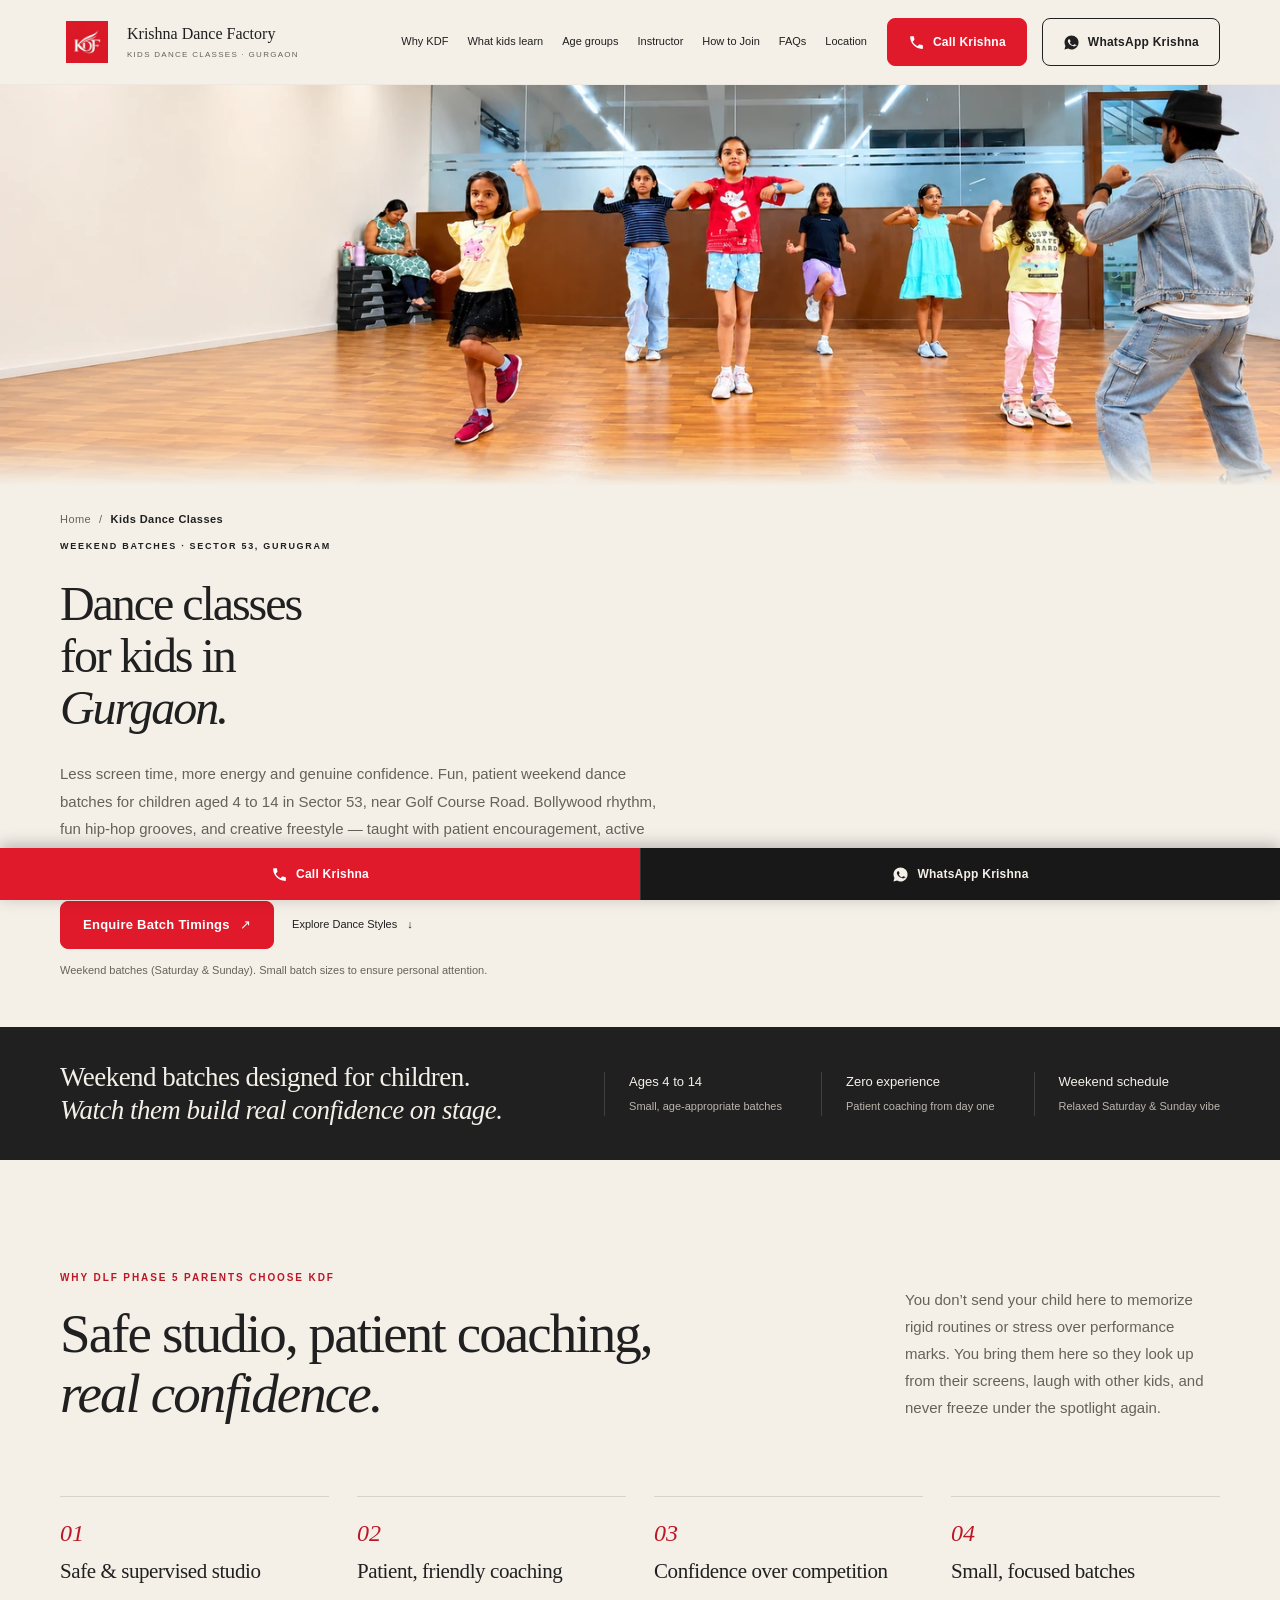
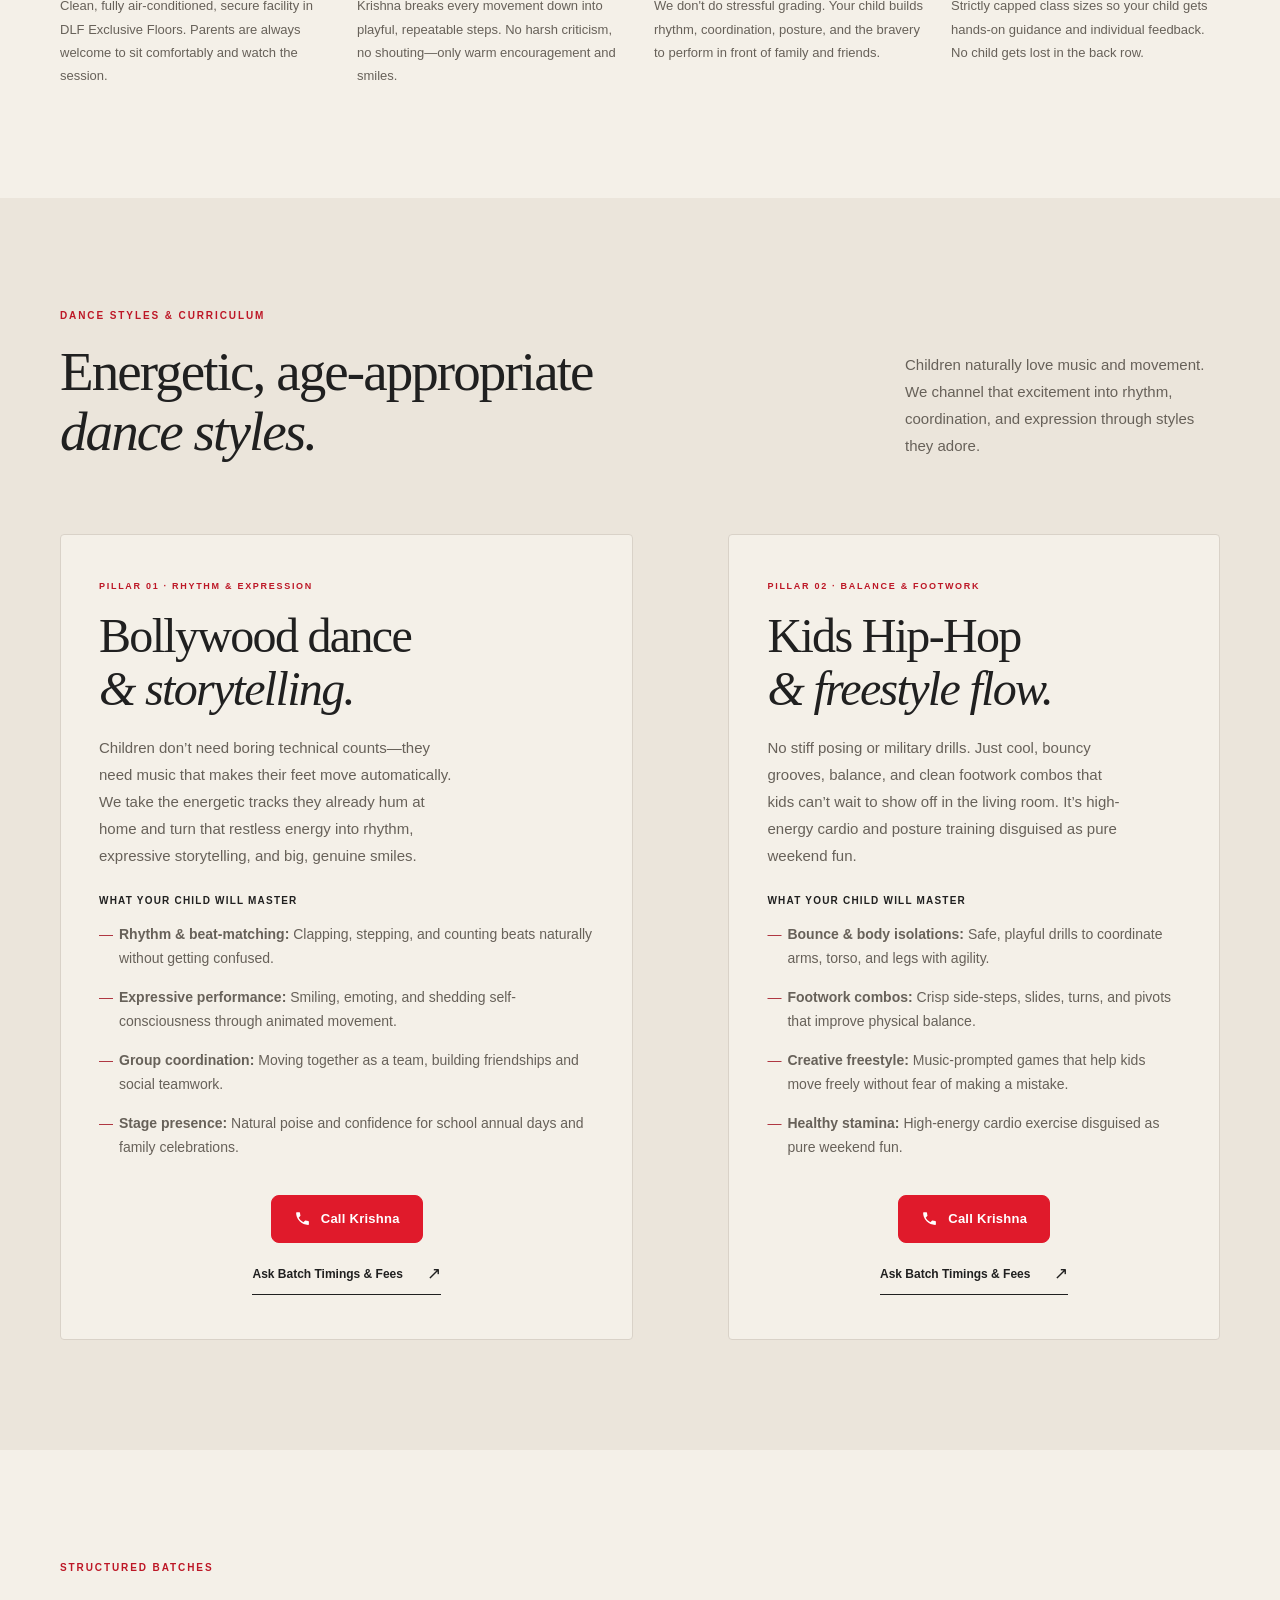
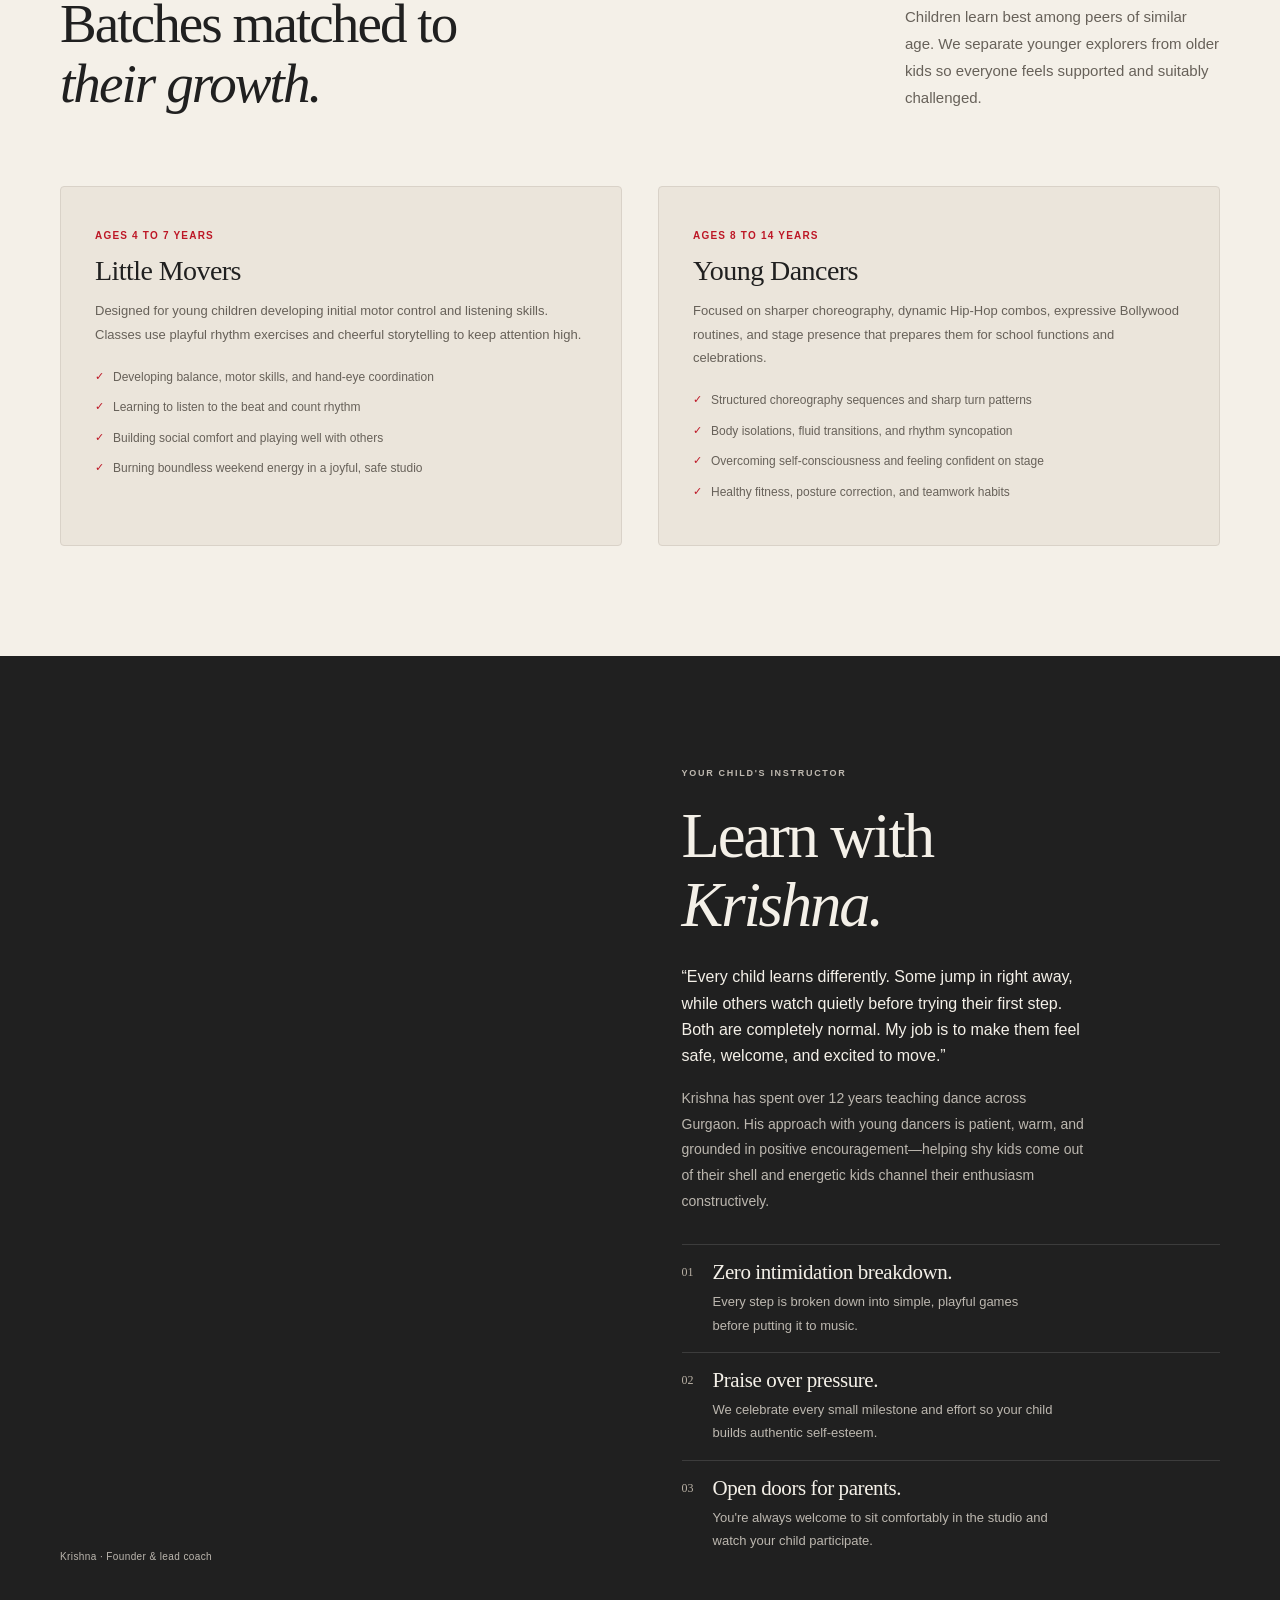
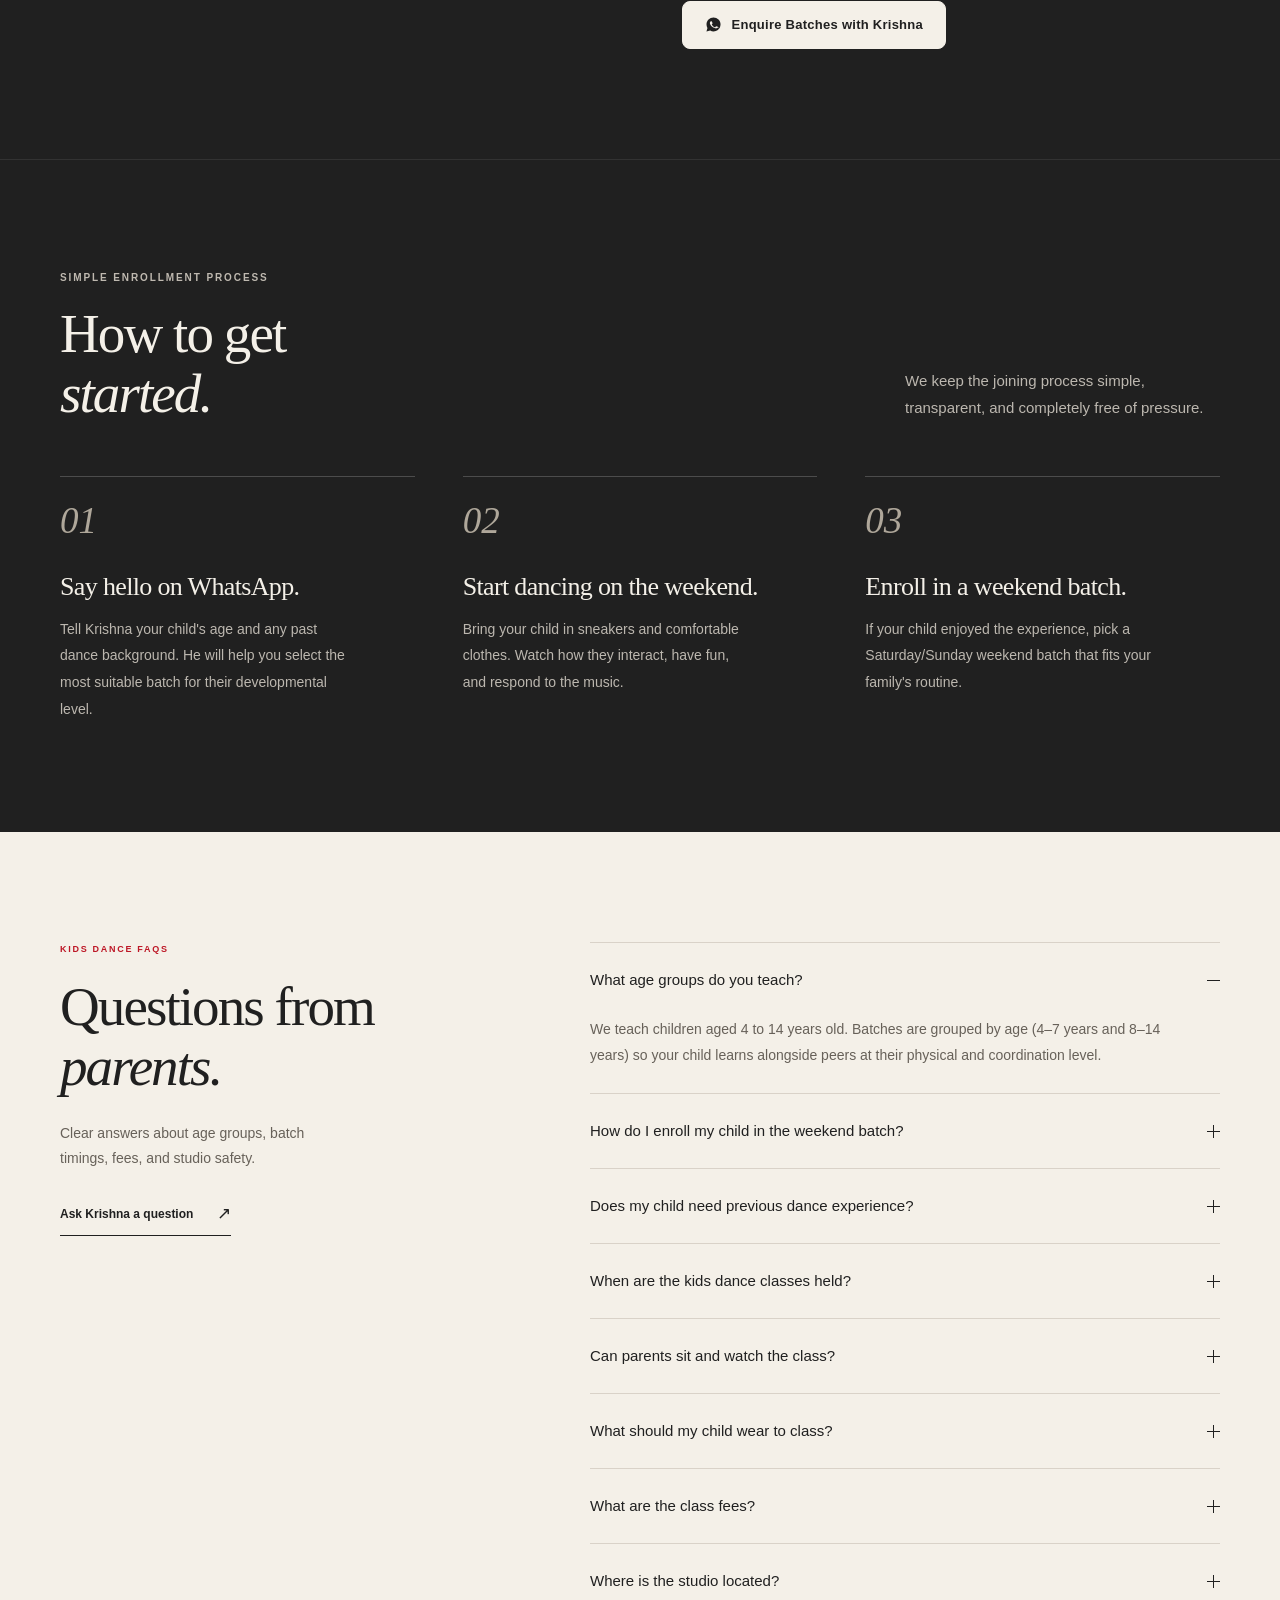
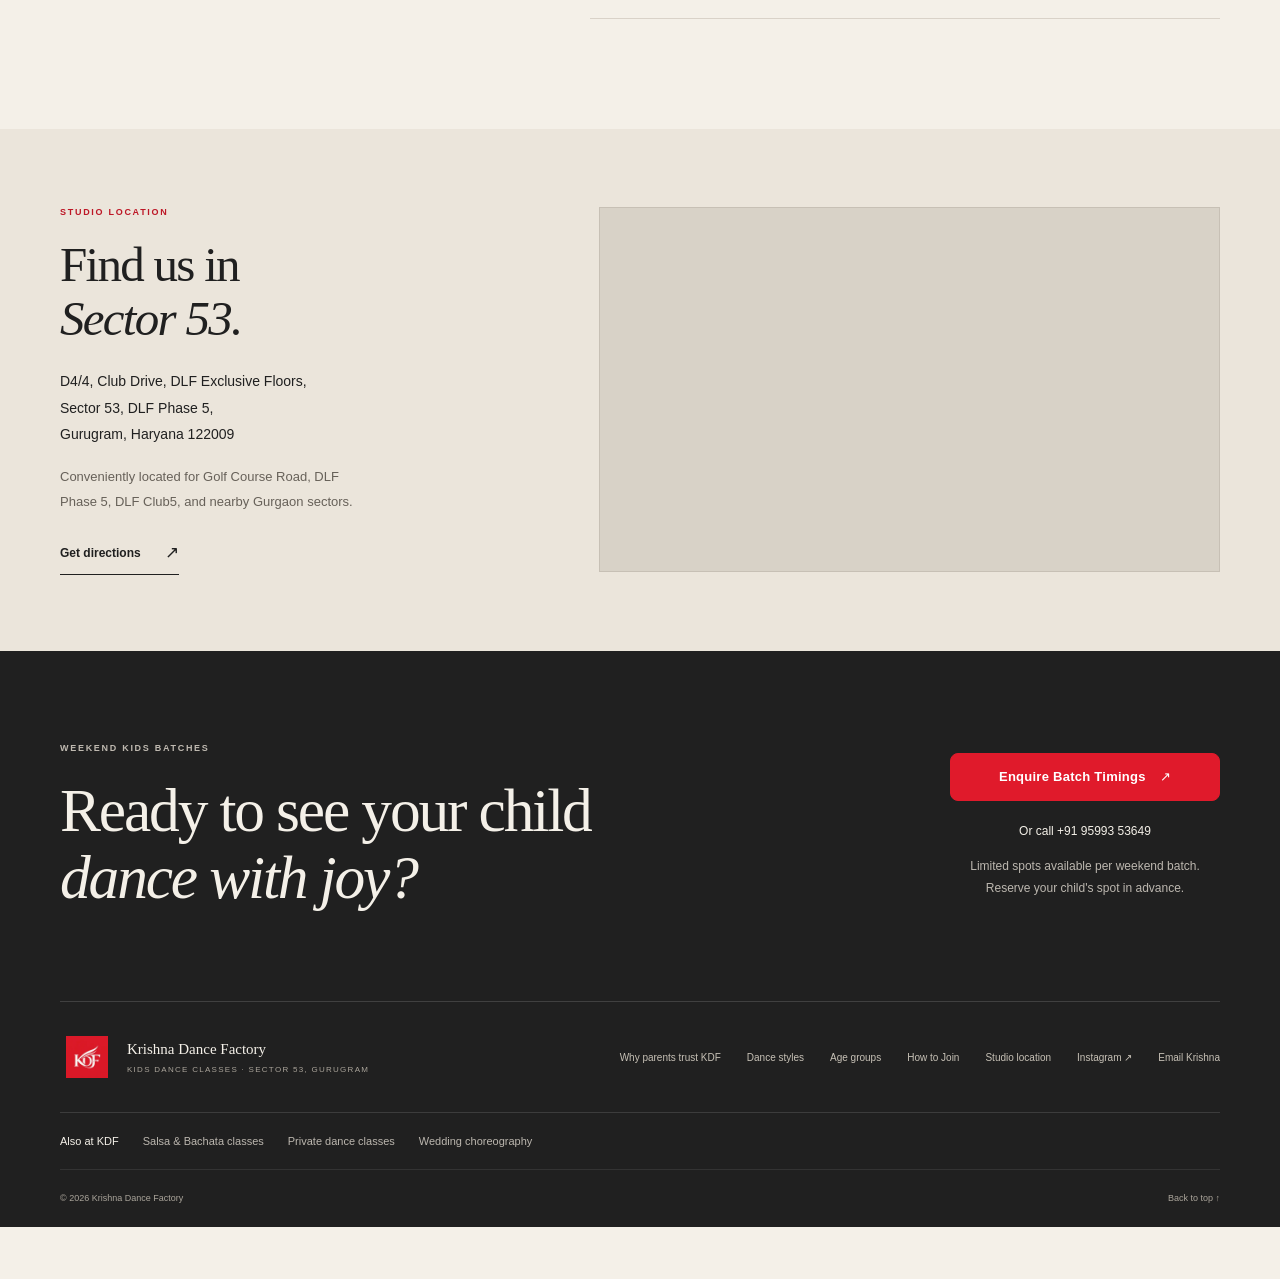
==== commit 04edacd1: "Unify page design and refresh private and kids class heroes" ====
--- a/kids-dance-classes/index.html
+++ b/kids-dance-classes/index.html
@@ -15,16 +15,16 @@
 <meta content="Dance Classes for Kids in Gurgaon (Ages 4–14) — KDF Sector 53" property="og:title"/>
 <meta content="Safe, fun &amp; confidence-building kids dance classes in Gurgaon near Golf Course Road. Bollywood, Hip-Hop &amp; freestyle for ages 4–14. Call Krishna on 095993 53649." property="og:description"/>
 <meta content="https://krishnadancefactory.in/kids-dance-classes/" property="og:url"/>
-<meta content="https://krishnadancefactory.in/kids-dance-classes/assets/optimized/kids-hero-1800.webp" property="og:image"/>
-<meta content="1800" property="og:image:width"/>
-<meta content="1013" property="og:image:height"/>
-<meta content="Children joyfully dancing at Krishna Dance Factory in Gurgaon" property="og:image:alt"/>
+<meta content="https://krishnadancefactory.in/kids-dance-classes/assets/optimized/kids-class-hero-selected-1860.webp" property="og:image"/>
+<meta content="1860" property="og:image:width"/>
+<meta content="845" property="og:image:height"/>
+<meta content="Children practicing hip-hop steps while their instructor demonstrates the movement" property="og:image:alt"/>
 <meta content="summary_large_image" name="twitter:card"/>
 <meta content="Dance Classes for Kids in Gurgaon (Ages 4–14) — KDF Sector 53" name="twitter:title"/>
 <meta content="Safe, fun &amp; confidence-building kids dance classes in Gurgaon near Golf Course Road. Bollywood, Hip-Hop &amp; freestyle for ages 4–14. Call Krishna on 095993 53649." name="twitter:description"/>
-<meta content="https://krishnadancefactory.in/kids-dance-classes/assets/optimized/kids-hero-1800.webp" name="twitter:image"/>
+<meta content="https://krishnadancefactory.in/kids-dance-classes/assets/optimized/kids-class-hero-selected-1860.webp" name="twitter:image"/>
 <link href="assets/optimized/kdf-logo-192.webp" rel="icon" type="image/webp"/>
-<link as="image" fetchpriority="high" href="assets/optimized/kids-hero-1800.webp" imagesizes="(max-width: 700px) 180vw, 100vw" imagesrcset="assets/optimized/kids-hero-640.webp 640w, assets/optimized/kids-hero-960.webp 960w, assets/optimized/kids-hero-1440.webp 1440w, assets/optimized/kids-hero-1800.webp 1800w" rel="preload" type="image/webp"/>
+<link as="image" fetchpriority="high" href="assets/optimized/kids-class-hero-selected-1860.webp" imagesizes="(max-width: 700px) 160vw, 100vw" imagesrcset="assets/optimized/kids-class-hero-selected-640.webp 640w, assets/optimized/kids-class-hero-selected-960.webp 960w, assets/optimized/kids-class-hero-selected-1440.webp 1440w, assets/optimized/kids-class-hero-selected-1860.webp 1860w" rel="preload" type="image/webp"/>
 <link href="styles.css" rel="stylesheet"/>
 <!-- Preserve production analytics; local and staging previews do not send data. -->
 <script>
@@ -309,7 +309,8 @@
   ]
 }
 </script>
-</head>
+<link href="../contact-clearance.css" rel="stylesheet"/>
+<link href="hero.css" rel="stylesheet"/></head>
 <body>
 <a class="skip-link" href="#main">Skip to content</a>
 <header class="site-header">
@@ -344,9 +345,7 @@
 </header>
 <main id="main">
 <!-- ============ HERO ============ -->
-<section aria-labelledby="hero-title" class="hero" id="top">
-<img alt="Young dancers performing with energy and joy on stage at Krishna Dance Factory Gurgaon" class="hero-image" decoding="async" fetchpriority="high" height="1013" sizes="(max-width: 700px) 180vw, 100vw" src="assets/optimized/kids-hero-1800.webp" srcset="assets/optimized/kids-hero-640.webp 640w, assets/optimized/kids-hero-960.webp 960w, assets/optimized/kids-hero-1440.webp 1440w, assets/optimized/kids-hero-1800.webp 1800w" width="1800"/>
-<div aria-hidden="true" class="hero-blend"></div>
+<section aria-labelledby="hero-title" class="hero kids-class-hero" id="top"><figure class="kids-class-photo"><img alt="Children practicing hip-hop steps while their instructor demonstrates the movement" class="kids-class-photo-image" decoding="async" fetchpriority="high" height="845" sizes="(max-width: 700px) 160vw, 100vw" src="assets/optimized/kids-class-hero-selected-1860.webp" srcset="assets/optimized/kids-class-hero-selected-640.webp 640w, assets/optimized/kids-class-hero-selected-960.webp 960w, assets/optimized/kids-class-hero-selected-1440.webp 1440w, assets/optimized/kids-class-hero-selected-1860.webp 1860w" width="1860"/></figure><div aria-hidden="true" class="kids-hero-blend"></div>
 <div class="container hero-container">
 <div class="hero-copy">
 <nav aria-label="Breadcrumb" class="breadcrumb-nav">
@@ -357,7 +356,7 @@
 </ol>
 </nav>
 <p class="eyebrow">Weekend batches · Sector 53, Gurugram</p>
-<h1 id="hero-title">Dance classes for<br/><em>kids in Gurgaon.</em></h1>
+<h1 id="hero-title">Dance classes<br/>for kids in<br/><em>Gurgaon.</em></h1>
 <p class="hero-intro">Less screen time, more energy and genuine confidence. Fun, patient weekend dance batches for children aged 4 to 14 in Sector 53, near Golf Course Road. Bollywood rhythm, fun hip-hop grooves, and creative freestyle — taught with patient encouragement, active fun, and zero pressure.</p>
 <div class="hero-actions">
 <a class="button" href="https://wa.me/919599353649?text=Hi%20Krishna!%20I%20want%20to%20enquire%20about%20weekend%20kids%20dance%20classes%20in%20Gurgaon%20for%20my%20child.%20Child%27s%20age:%20___" rel="noopener noreferrer" target="_blank">
--- a/contact-clearance.css
+++ b/contact-clearance.css
@@ -0,0 +1,5 @@
+/* The contact bar is intentionally available on desktop too. Reserve its height
+   at the document end so the final footer links can scroll clear of it. */
+@media (min-width:701px) {
+  body { padding-bottom:calc(52px + env(safe-area-inset-bottom,0px)); }
+}
--- a/kids-dance-classes/hero.css
+++ b/kids-dance-classes/hero.css
@@ -0,0 +1,41 @@
+/* Full-bleed class scene, with a clear reading surface like the Salsa hero. */
+.hero.kids-class-hero { position:relative; isolation:isolate; overflow:hidden; height:clamp(600px,43vw,740px); min-height:600px; }
+.kids-class-hero .hero-container { display:flex; align-items:center; height:100%; padding-block:36px; }
+.kids-class-hero .hero-copy { width:43%; max-width:430px; padding:0; }
+.kids-class-hero h1 { font-size:clamp(46px,4.5vw,68px); line-height:1.08; }
+.kids-class-hero .hero-intro { max-width:370px; font-size:15px; }
+.kids-class-hero .hero-actions { gap:18px; }
+.kids-class-hero .microcopy { font-size:11px; }
+.kids-class-photo { position:absolute; inset:0 0 0 auto; width:90%; height:100%; margin:0; z-index:-3; }
+.kids-class-photo img { display:block; width:100%; height:100%; max-width:none; object-fit:cover; object-position:right center; }
+.kids-hero-blend { position:absolute; inset:0; z-index:-2; background:linear-gradient(90deg,#f4f0e8 0%,#f4f0e8 15%,#f4f0e8f5 25%,#f4f0e8a8 32%,#f4f0e800 39%); }
+@media(min-width:1800px) {
+ .kids-class-photo { width:1800px; right:calc((100vw - 1800px)/2); }
+}
+@media(max-width:1399px) {
+ .hero.kids-class-hero { display:block; height:auto; min-height:0; padding-top:400px; }
+ .kids-class-photo { inset:0 0 auto; width:100%; height:400px; }
+ .kids-class-photo img { object-position:right center; }
+ .kids-hero-blend { inset:355px 0 auto; height:46px; background:linear-gradient(0deg,#f4f0e8,#f4f0e800); }
+ .kids-class-hero .hero-container { height:auto; display:block; padding-block:28px 48px; }
+ .kids-class-hero .hero-copy { width:100%; max-width:670px; }
+ .kids-class-hero h1 { font-size:48px; }
+ .kids-class-hero .hero-intro { max-width:600px; }
+ .kids-class-hero .hero-actions { flex-direction:row; align-items:center; }
+}
+@media(max-width:700px) {
+ .hero.kids-class-hero { padding-top:300px; }
+ .kids-class-photo { height:300px; }
+ .kids-hero-blend { inset:255px 0 auto; }
+ .kids-class-hero .hero-container { padding-block:25px 40px; }
+ .kids-class-hero h1 { font-size:40px; }
+ .kids-class-hero .hero-intro { font-size:14px; }
+ .kids-class-hero .quiet-link { font-size:11px; }
+}
+@media(max-width:370px) {
+ .hero.kids-class-hero { padding-top:260px; }
+ .kids-class-photo { height:260px; }
+ .kids-hero-blend { inset:215px 0 auto; }
+ .kids-class-hero h1 { font-size:35px; }
+ .kids-class-hero .hero-actions { flex-direction:column; align-items:flex-start; gap:16px; }
+}
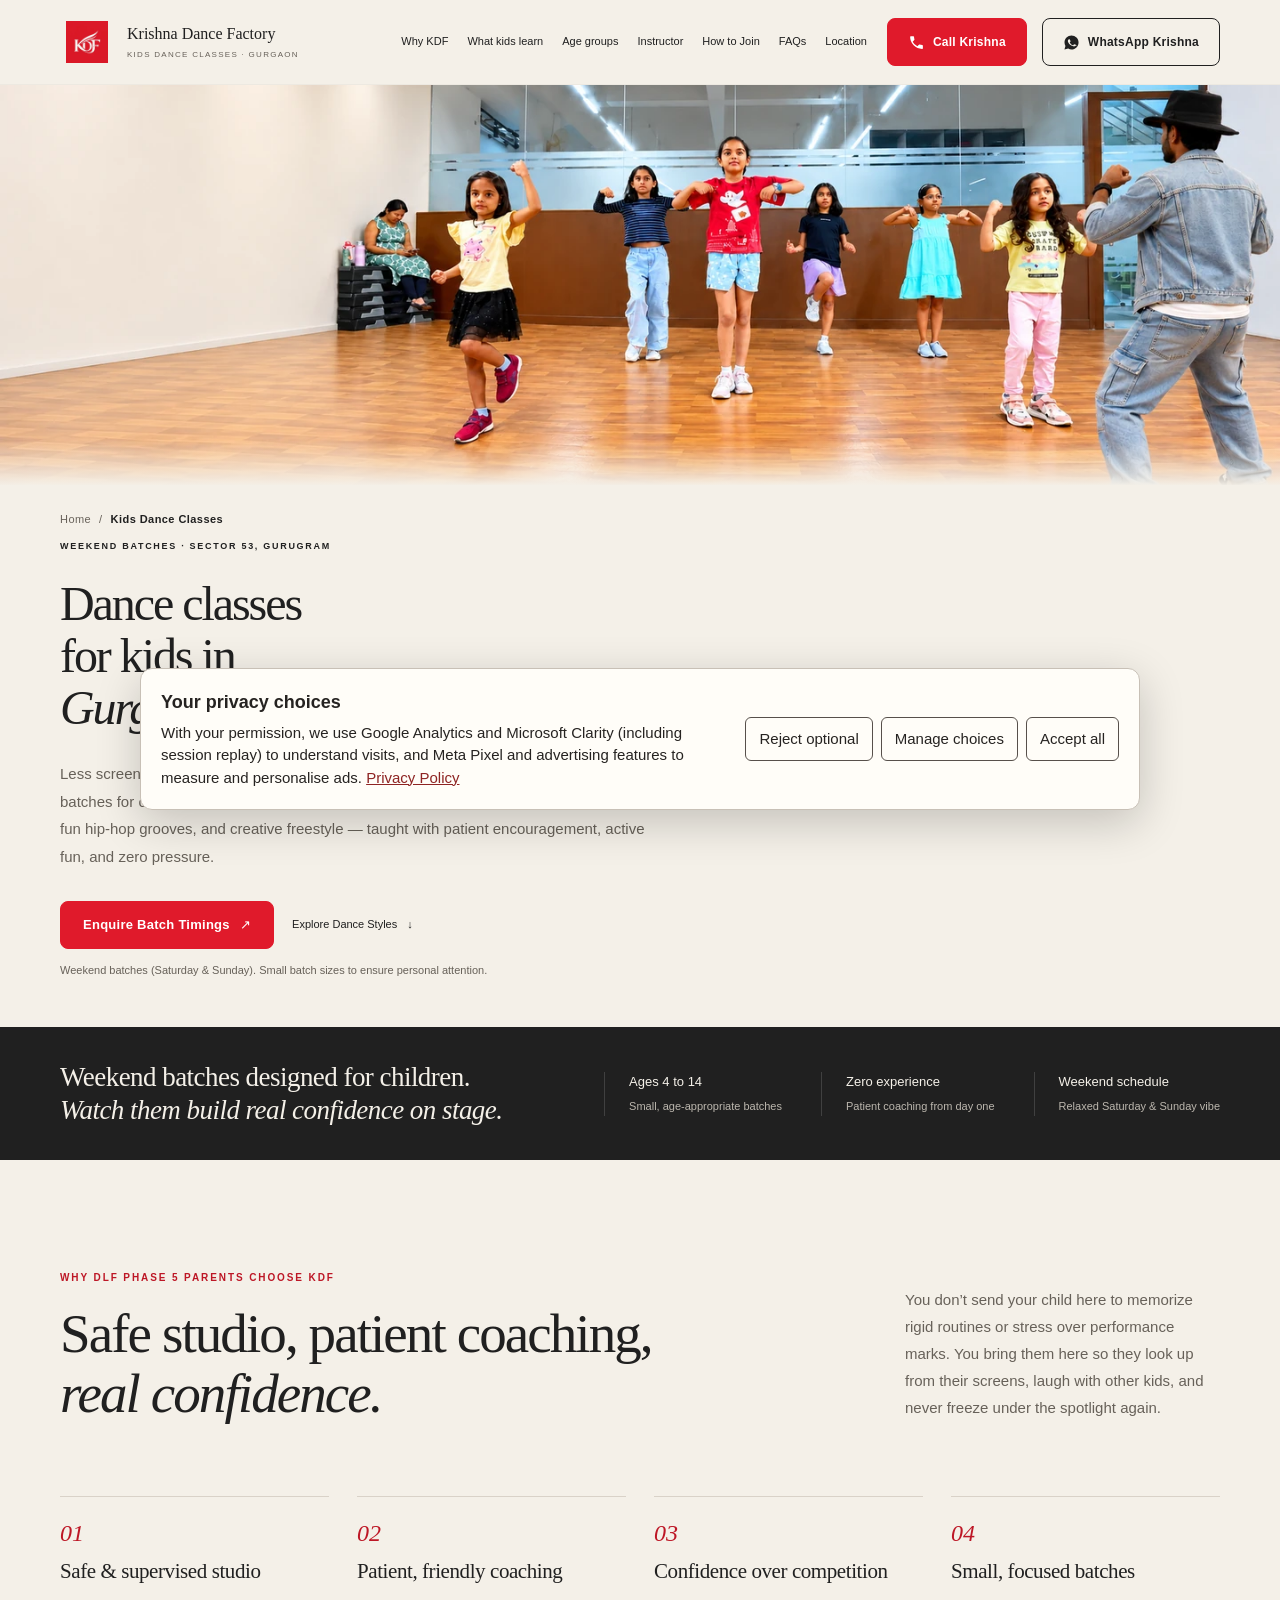
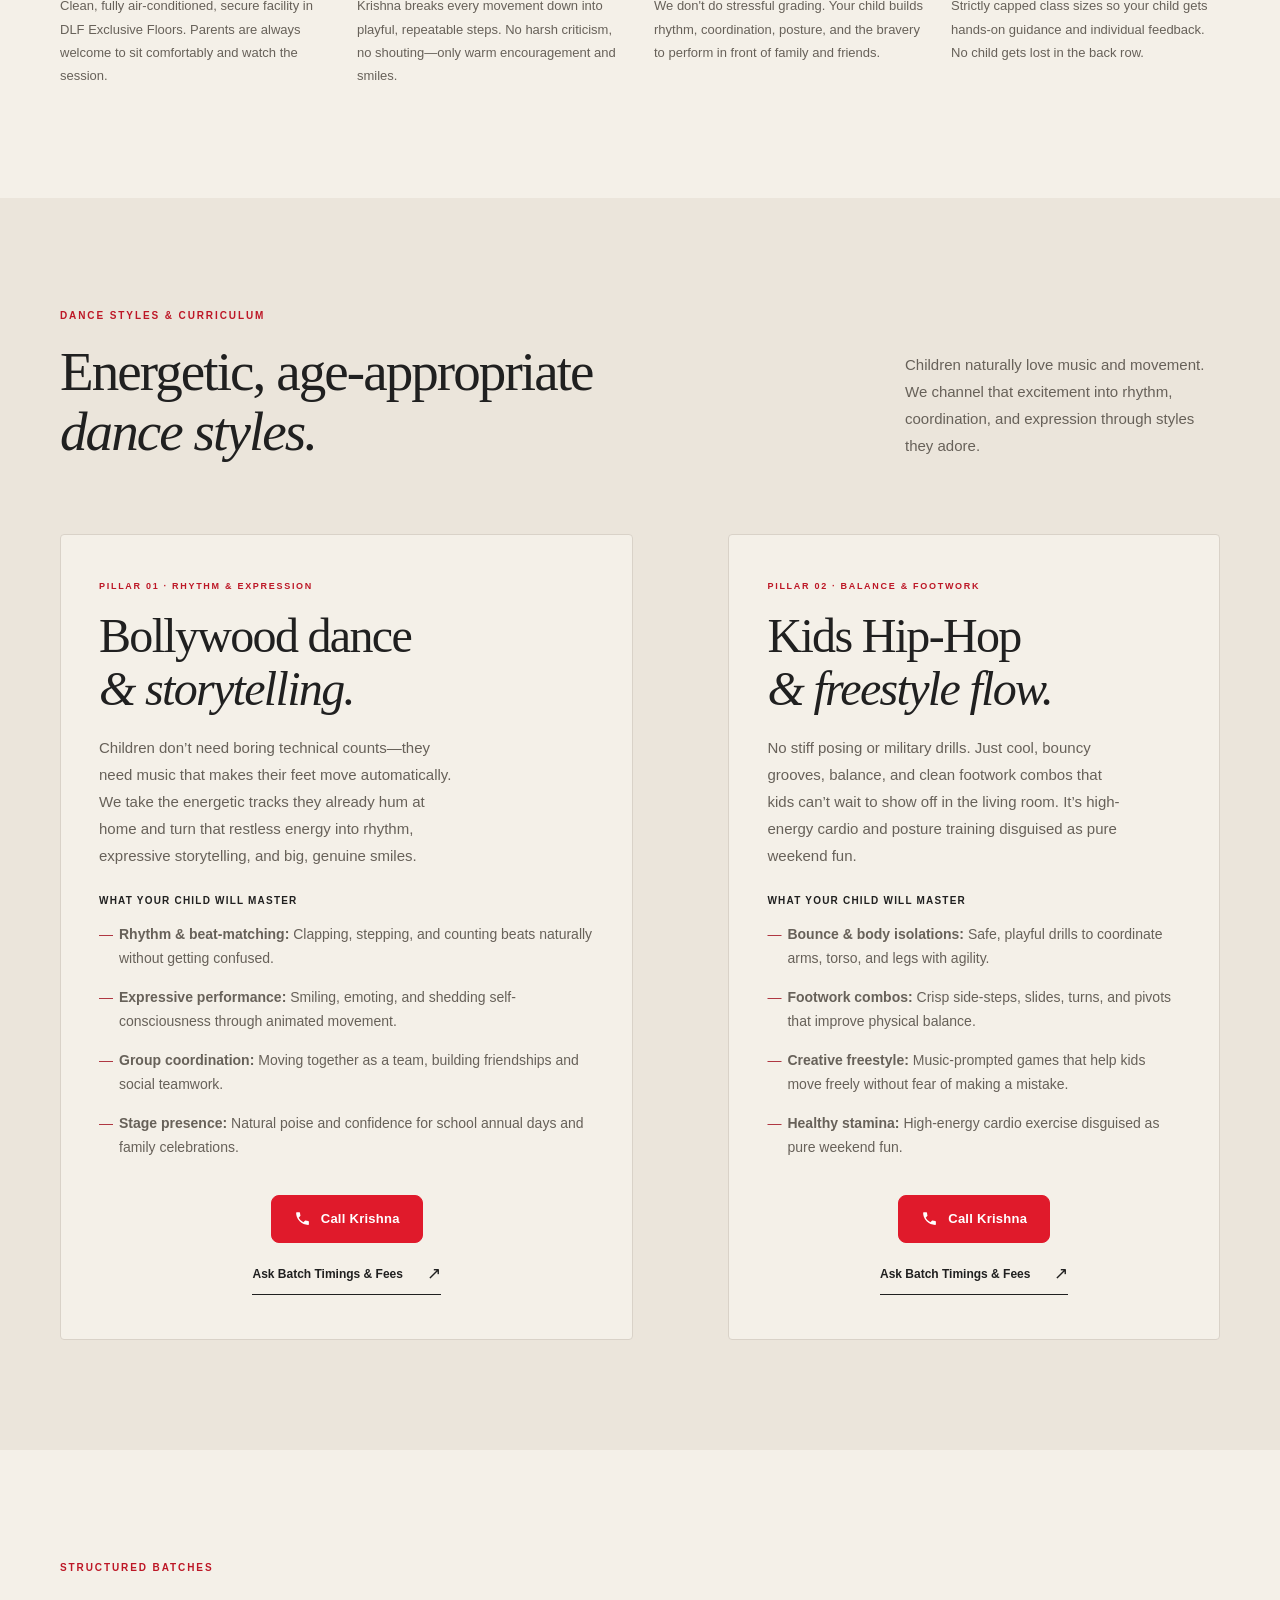
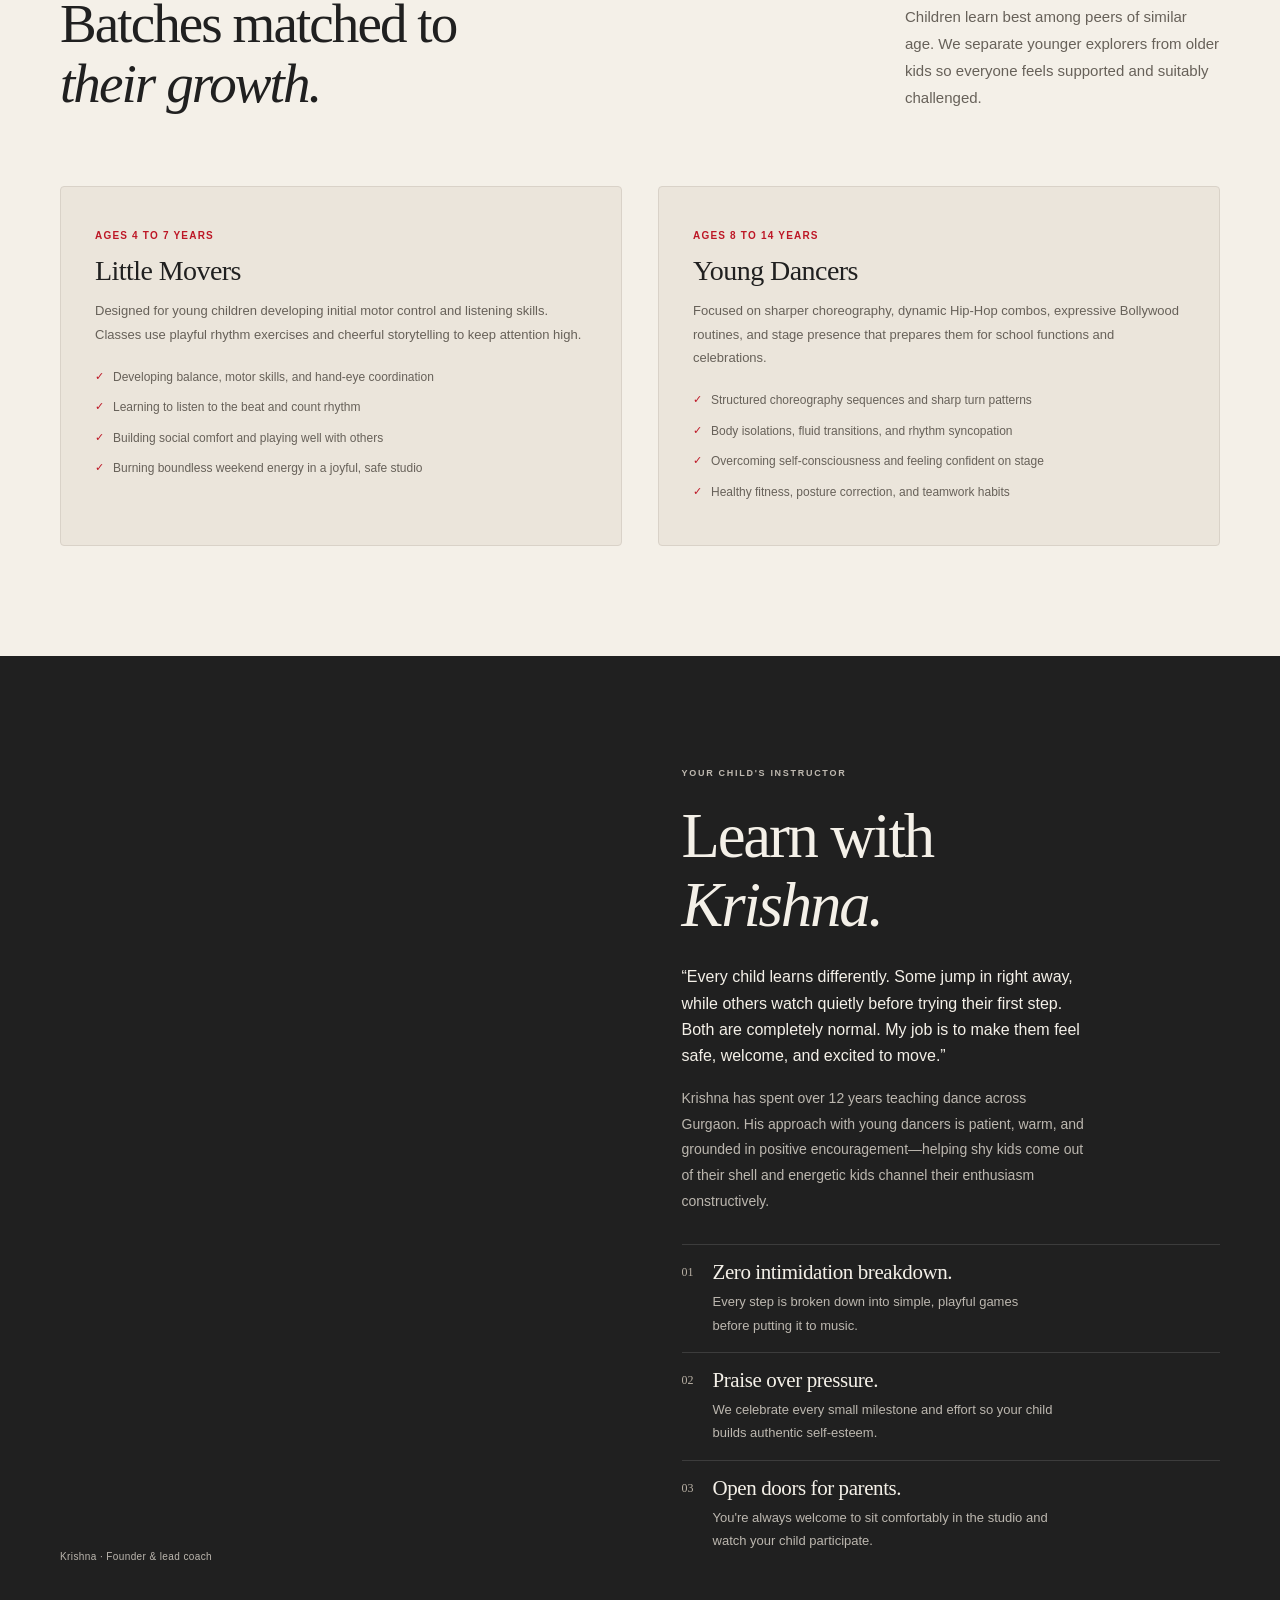
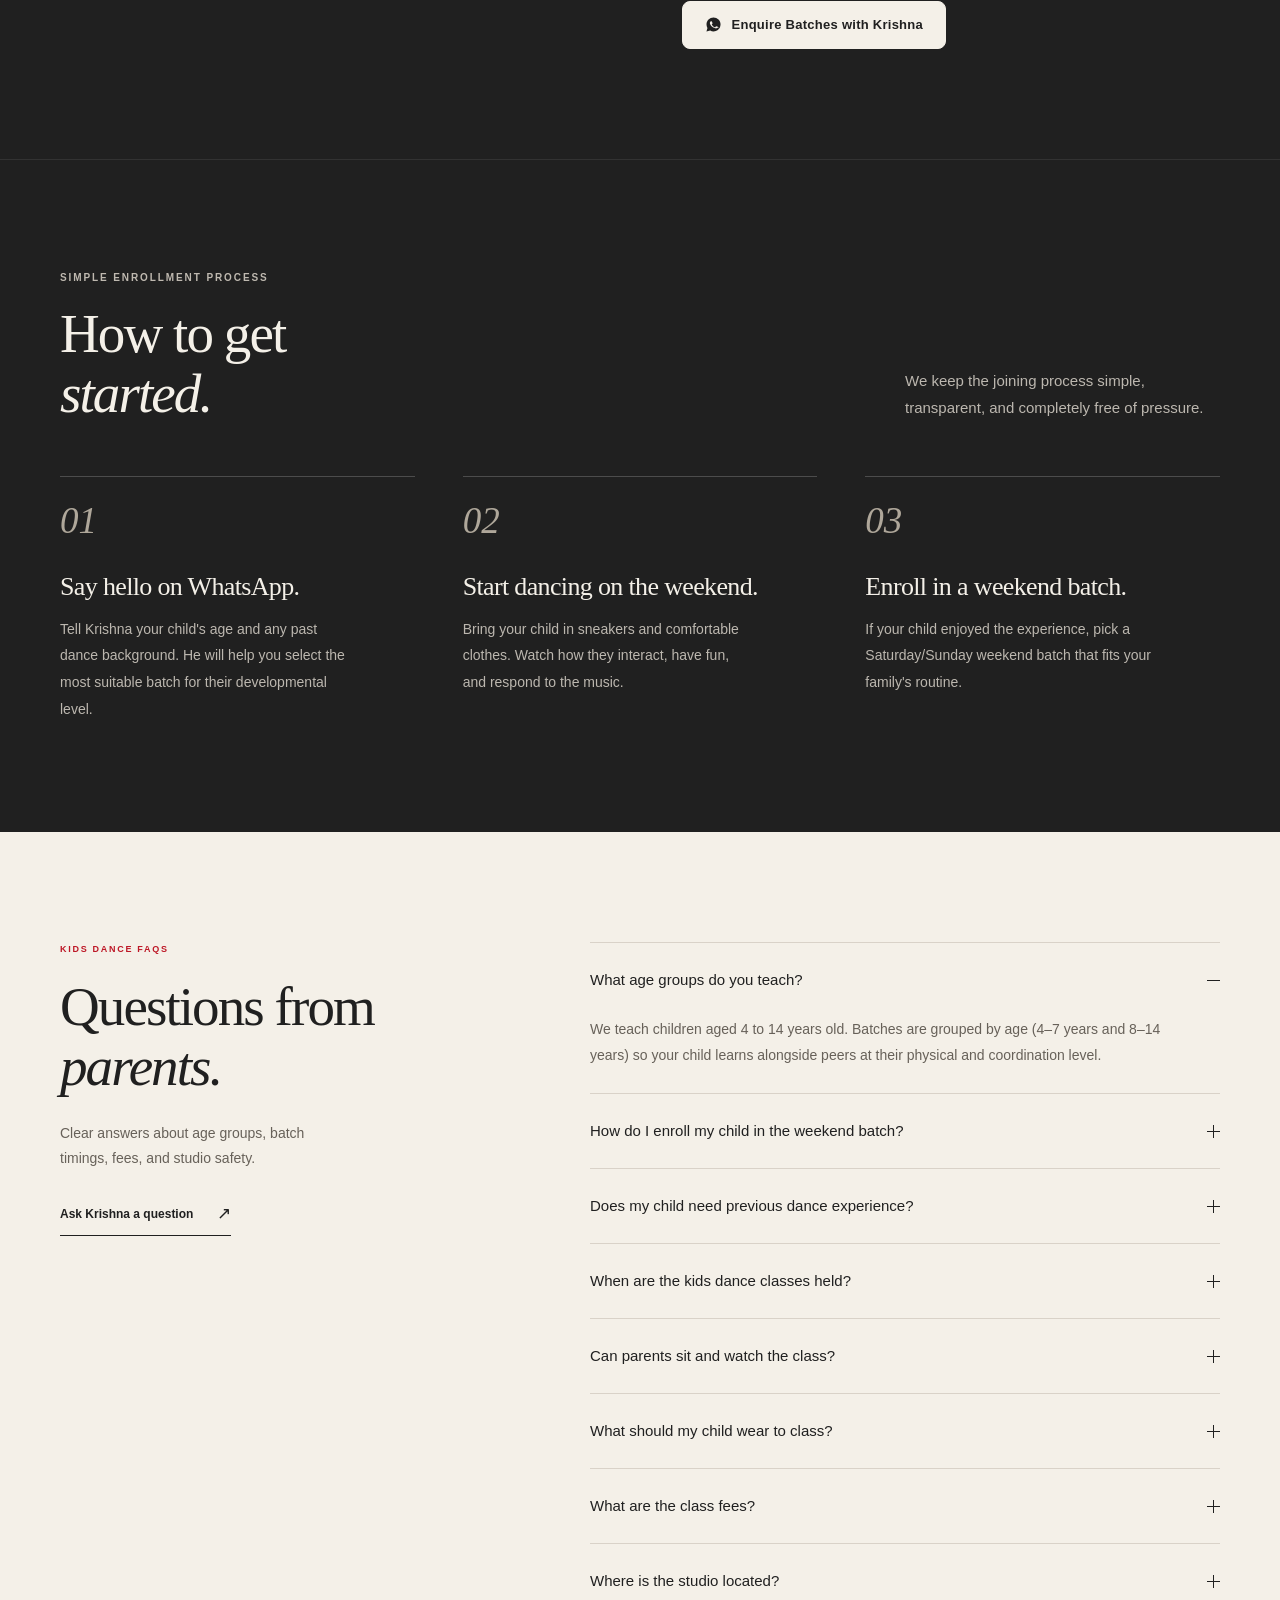
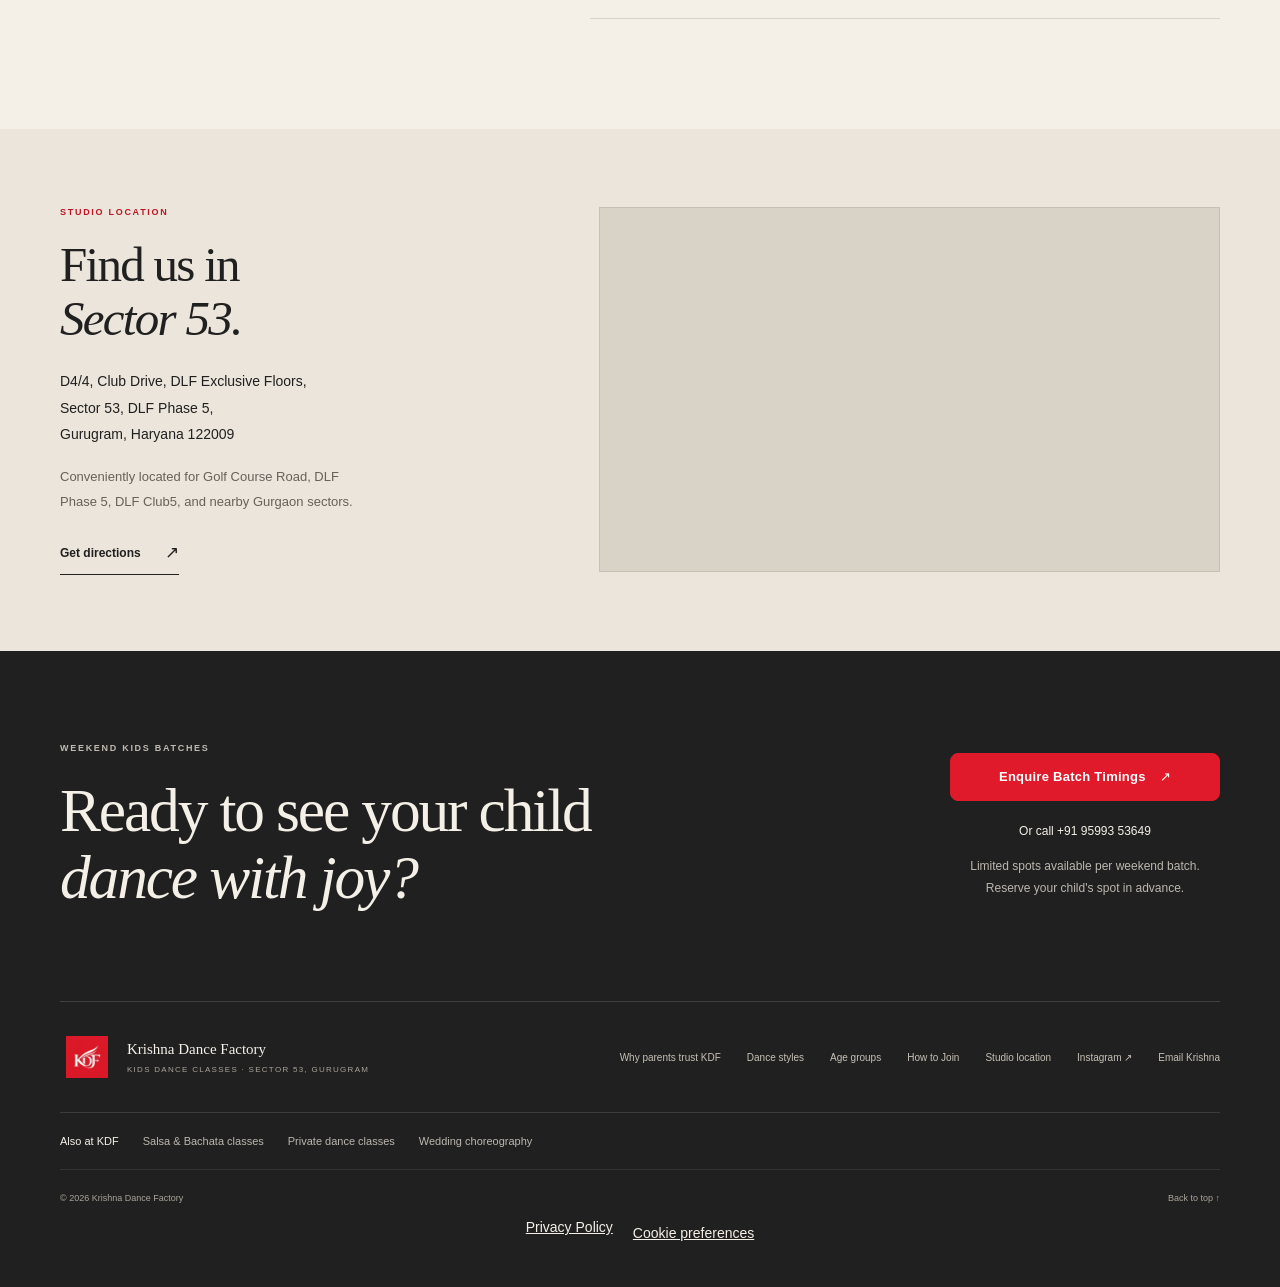
==== commit a43b29ea: "Add privacy policy and consent-controlled shared tracking" ====
--- a/kids-dance-classes/index.html
+++ b/kids-dance-classes/index.html
@@ -26,25 +26,9 @@
 <link href="assets/optimized/kdf-logo-192.webp" rel="icon" type="image/webp"/>
 <link as="image" fetchpriority="high" href="assets/optimized/kids-class-hero-selected-1860.webp" imagesizes="(max-width: 700px) 160vw, 100vw" imagesrcset="assets/optimized/kids-class-hero-selected-640.webp 640w, assets/optimized/kids-class-hero-selected-960.webp 960w, assets/optimized/kids-class-hero-selected-1440.webp 1440w, assets/optimized/kids-class-hero-selected-1860.webp 1860w" rel="preload" type="image/webp"/>
 <link href="styles.css" rel="stylesheet"/>
-<!-- Preserve production analytics; local and staging previews do not send data. -->
-<script>
-    (function () {
-      if (location.protocol !== 'https:' || !['krishnadancefactory.in', 'www.krishnadancefactory.in'].includes(location.hostname)) return;
-      window.dataLayer = window.dataLayer || [];
-      window.gtag = window.gtag || function () { window.dataLayer.push(arguments); };
-      window.gtag('js', new Date());
-      window.gtag('config', 'G-9EC735TX9M');
-      var analytics = document.createElement('script');
-      analytics.async = true;
-      analytics.src = 'https://www.googletagmanager.com/gtag/js?id=G-9EC735TX9M';
-      document.head.appendChild(analytics);
-      (function(c,l,a,r,i,t,y){
-        c[a]=c[a]||function(){(c[a].q=c[a].q||[]).push(arguments)};
-        t=l.createElement(r);t.async=1;t.src='https://www.clarity.ms/tag/'+i;
-        y=l.getElementsByTagName(r)[0];y.parentNode.insertBefore(t,y);
-      })(window,document,'clarity','script','yuydpk0804');
-    })();
-  </script>
+<!-- Shared production tracking; local and staging previews do not send data. -->
+<link rel="stylesheet" href="/privacy.css">
+<script src="/tracking.js"></script>
 <script defer="" src="script.js"></script>
 <script type="application/ld+json">
 {
@@ -310,7 +294,8 @@
 }
 </script>
 <link href="../contact-clearance.css" rel="stylesheet"/>
-<link href="hero.css" rel="stylesheet"/></head>
+<link href="hero.css" rel="stylesheet"/>
+</head>
 <body>
 <a class="skip-link" href="#main">Skip to content</a>
 <header class="site-header">
@@ -705,6 +690,7 @@
 <span>© 2026 Krishna Dance Factory</span>
 <a href="#top">Back to top ↑</a>
 </div>
+<div class="kdf-privacy-links"><a href="/privacy-policy/">Privacy Policy</a><button type="button" data-cookie-preferences>Cookie preferences</button></div>
 </footer>
 <!-- ============ MOBILE STICKY CONTACT BAR ============ -->
 <div aria-label="Contact Krishna for kids classes" class="mobile-contact">
--- a/kids-dance-classes/styles.css
+++ b/kids-dance-classes/styles.css
@@ -158,7 +158,7 @@
 
 /* Mobile Bottom Sticky Bar */
 .mobile-contact {
-  display: flex;
+  display: none;
   position: fixed;
   inset: auto 0 0;
   z-index: 80;
@@ -317,3 +317,8 @@
     padding: 26px 20px;
   }
 }
+
+/* Bottom contact actions are only shown on mobile-sized screens. */
+@media (max-width: 700px) {
+  .mobile-contact { display: flex; }
+}
--- a/privacy.css
+++ b/privacy.css
@@ -0,0 +1,9 @@
+/* Shared privacy controls; scoped to avoid altering the existing site. */
+.kdf-cookie-banner,.kdf-cookie-dialog{box-sizing:border-box;font:15px/1.5 Arial,sans-serif;color:#262321;background:#fffdf8;border:1px solid #c8c0b6;border-radius:12px;box-shadow:0 12px 45px #0003;text-align:left}
+.kdf-cookie-banner[hidden]{display:none!important}.kdf-cookie-banner{position:fixed;z-index:10000;bottom:90px;left:20px;right:20px;max-width:1000px;margin:auto;padding:20px;display:flex;gap:24px;align-items:center}.kdf-cookie-banner p{margin:6px 0 0;font:inherit;color:inherit}.kdf-cookie-banner strong{font-size:18px}
+.kdf-cookie-actions{display:flex;flex-wrap:wrap;gap:8px;flex-shrink:0}.kdf-cookie-actions button,.kdf-privacy-page button{font:inherit;border:1px solid #57504b;border-radius:6px;background:#fffdf8;color:#262321;padding:9px 13px;cursor:pointer;min-height:44px}.kdf-cookie-actions button:hover{background:#eee8df}.kdf-cookie-banner a,.kdf-cookie-dialog a{color:#8e2423;text-decoration:underline}
+.kdf-cookie-dialog{width:min(560px,calc(100% - 32px));max-height:85vh;padding:24px;overflow:auto}.kdf-cookie-dialog::backdrop{background:#0009}.kdf-cookie-dialog h2{font:700 25px/1.2 Arial,sans-serif;margin:0 0 16px}.kdf-cookie-dialog p{margin:12px 0;font:inherit;color:inherit}.kdf-cookie-dialog label{display:flex;align-items:center;gap:10px;font-weight:bold}.kdf-cookie-dialog input{width:20px;height:20px;accent-color:#8e2423}
+.kdf-privacy-links{display:flex;justify-content:center;gap:20px;flex-wrap:wrap;padding:14px 20px;font:14px/1.5 Arial,sans-serif}.kdf-privacy-links a,.kdf-privacy-links button{color:inherit;text-decoration:underline}.kdf-privacy-links button{font:inherit;border:0;background:transparent;padding:0;cursor:pointer;min-height:32px}
+.kdf-cookie-actions button:focus-visible,.kdf-cookie-dialog a:focus-visible,.kdf-privacy-links :focus-visible,.kdf-privacy-page :focus-visible{outline:3px solid #bd3a26;outline-offset:3px}
+.kdf-privacy-page{margin:0;background:#f4f0e8;color:#272523;font:17px/1.75 Arial,sans-serif}.kdf-privacy-page *{box-sizing:border-box}.kdf-privacy-page main{max-width:830px;margin:55px auto;padding:0 24px}.kdf-privacy-page h1{font-size:clamp(38px,7vw,64px);line-height:1.1;margin:14px 0}.kdf-privacy-page h2{font-size:25px;line-height:1.3;margin:38px 0 12px}.kdf-privacy-page a{color:#8e2423}.kdf-privacy-header{display:flex;justify-content:space-between;gap:20px;padding:22px max(24px,calc((100% - 1050px)/2));border-bottom:1px solid #ccc}.kdf-privacy-header a:first-child{font-weight:700;text-decoration:none}.kdf-eyebrow{font-size:13px;text-transform:uppercase;letter-spacing:.13em}.kdf-privacy-footer{padding:30px 24px;text-align:center;border-top:1px solid #ccc}.kdf-privacy-footer>a,.kdf-privacy-footer>button{margin:8px}.kdf-skip{position:absolute;top:-100px;left:20px;background:white;padding:10px}.kdf-skip:focus{top:10px}
+@media(max-width:800px){.kdf-cookie-banner{flex-direction:column;align-items:stretch;gap:12px;left:10px;right:10px;bottom:85px;max-height:65vh;overflow:auto;padding:16px}.kdf-cookie-actions{flex-shrink:1}.kdf-cookie-actions button{flex:1}.kdf-privacy-header{font-size:14px}}
--- a/contact-clearance.css
+++ b/contact-clearance.css
@@ -1,5 +1,4 @@
-/* The contact bar is intentionally available on desktop too. Reserve its height
-   at the document end so the final footer links can scroll clear of it. */
+/* Desktop has no fixed contact bar, so it needs no bottom clearance. */
 @media (min-width:701px) {
-  body { padding-bottom:calc(52px + env(safe-area-inset-bottom,0px)); }
+  body { padding-bottom:0; }
 }
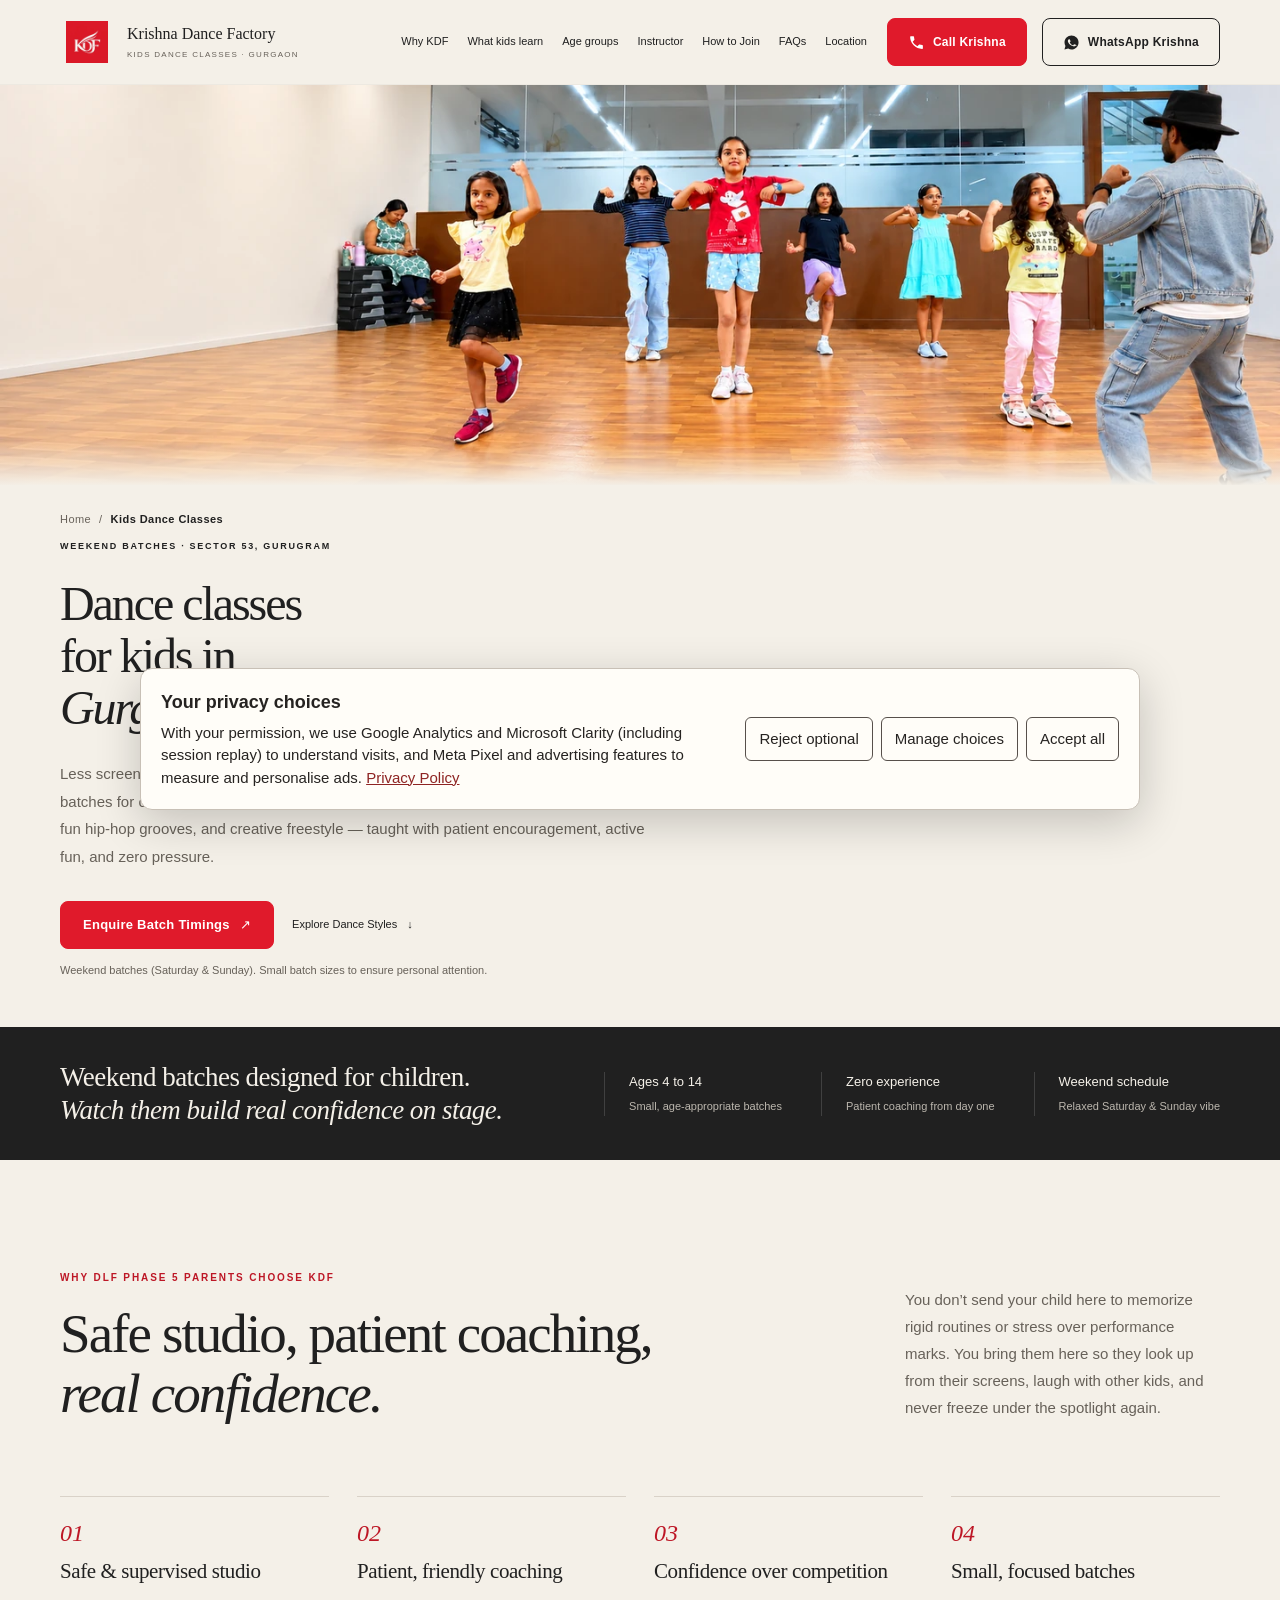
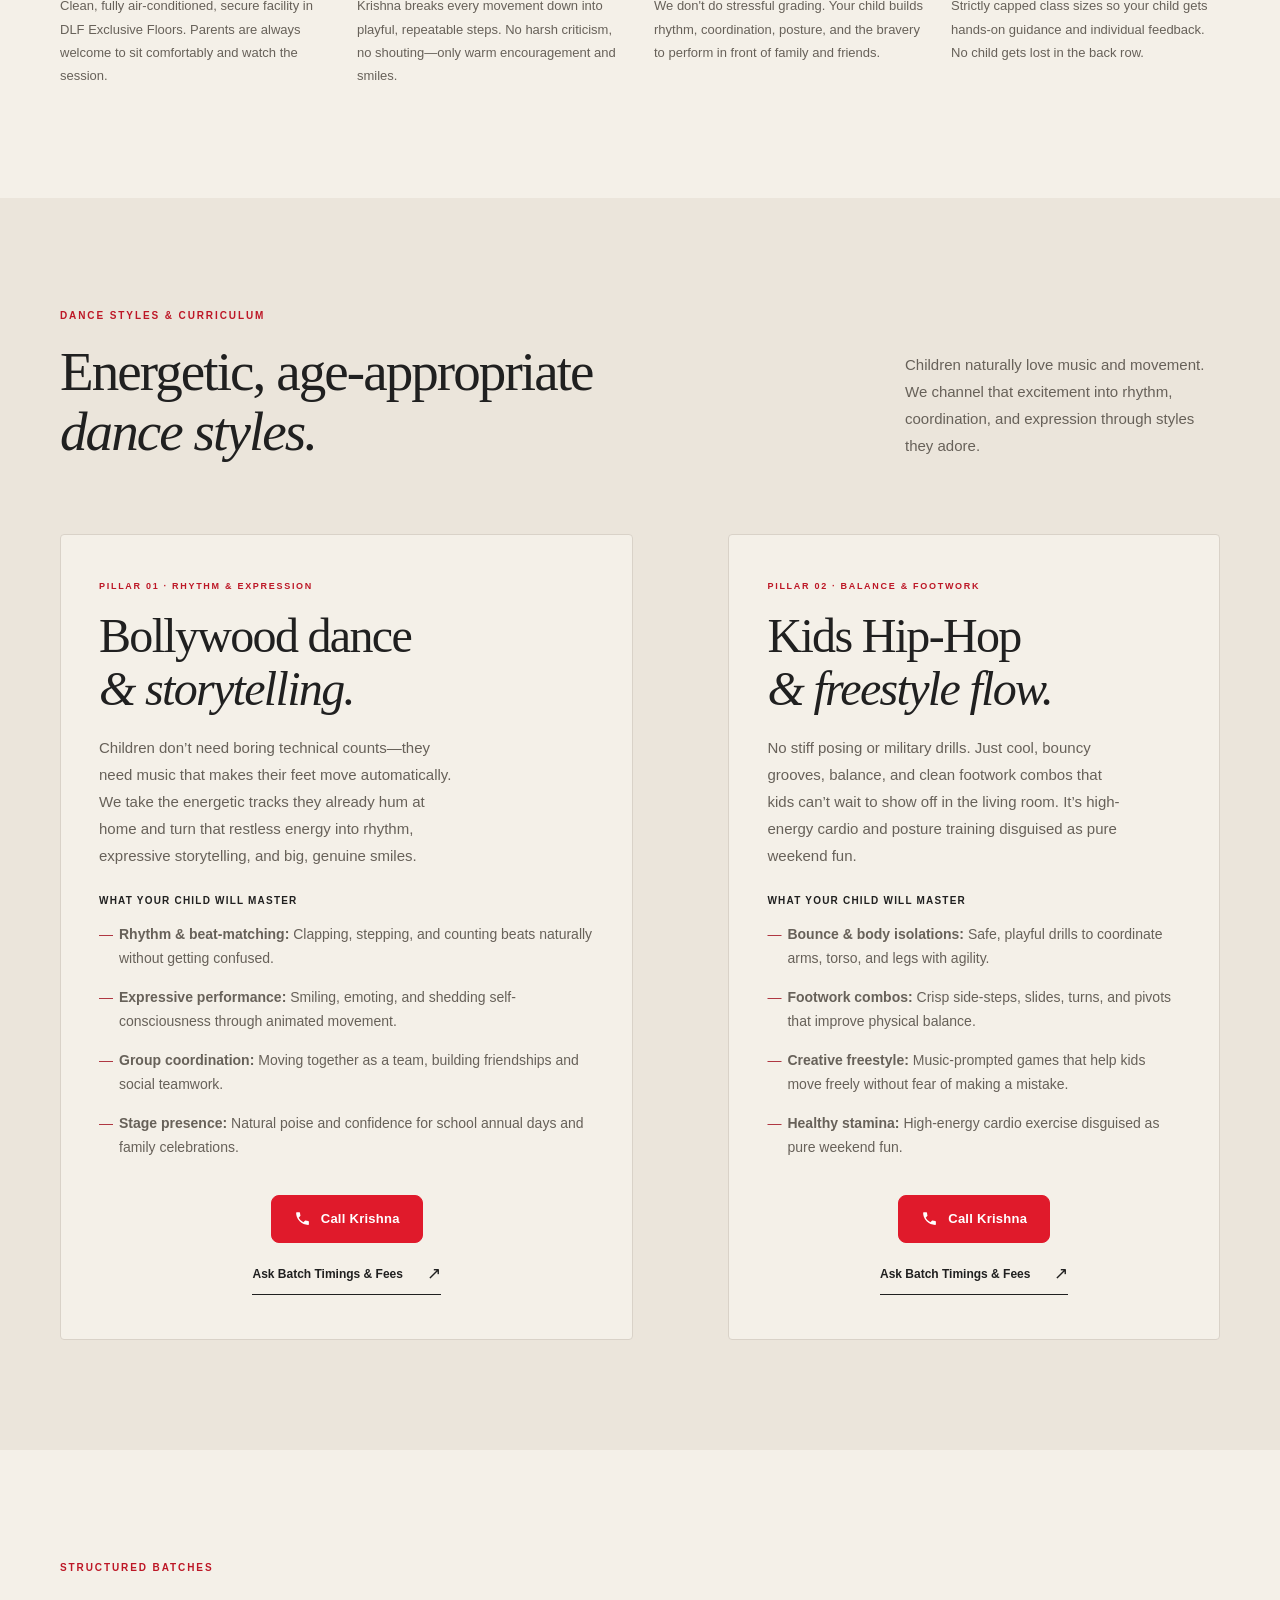
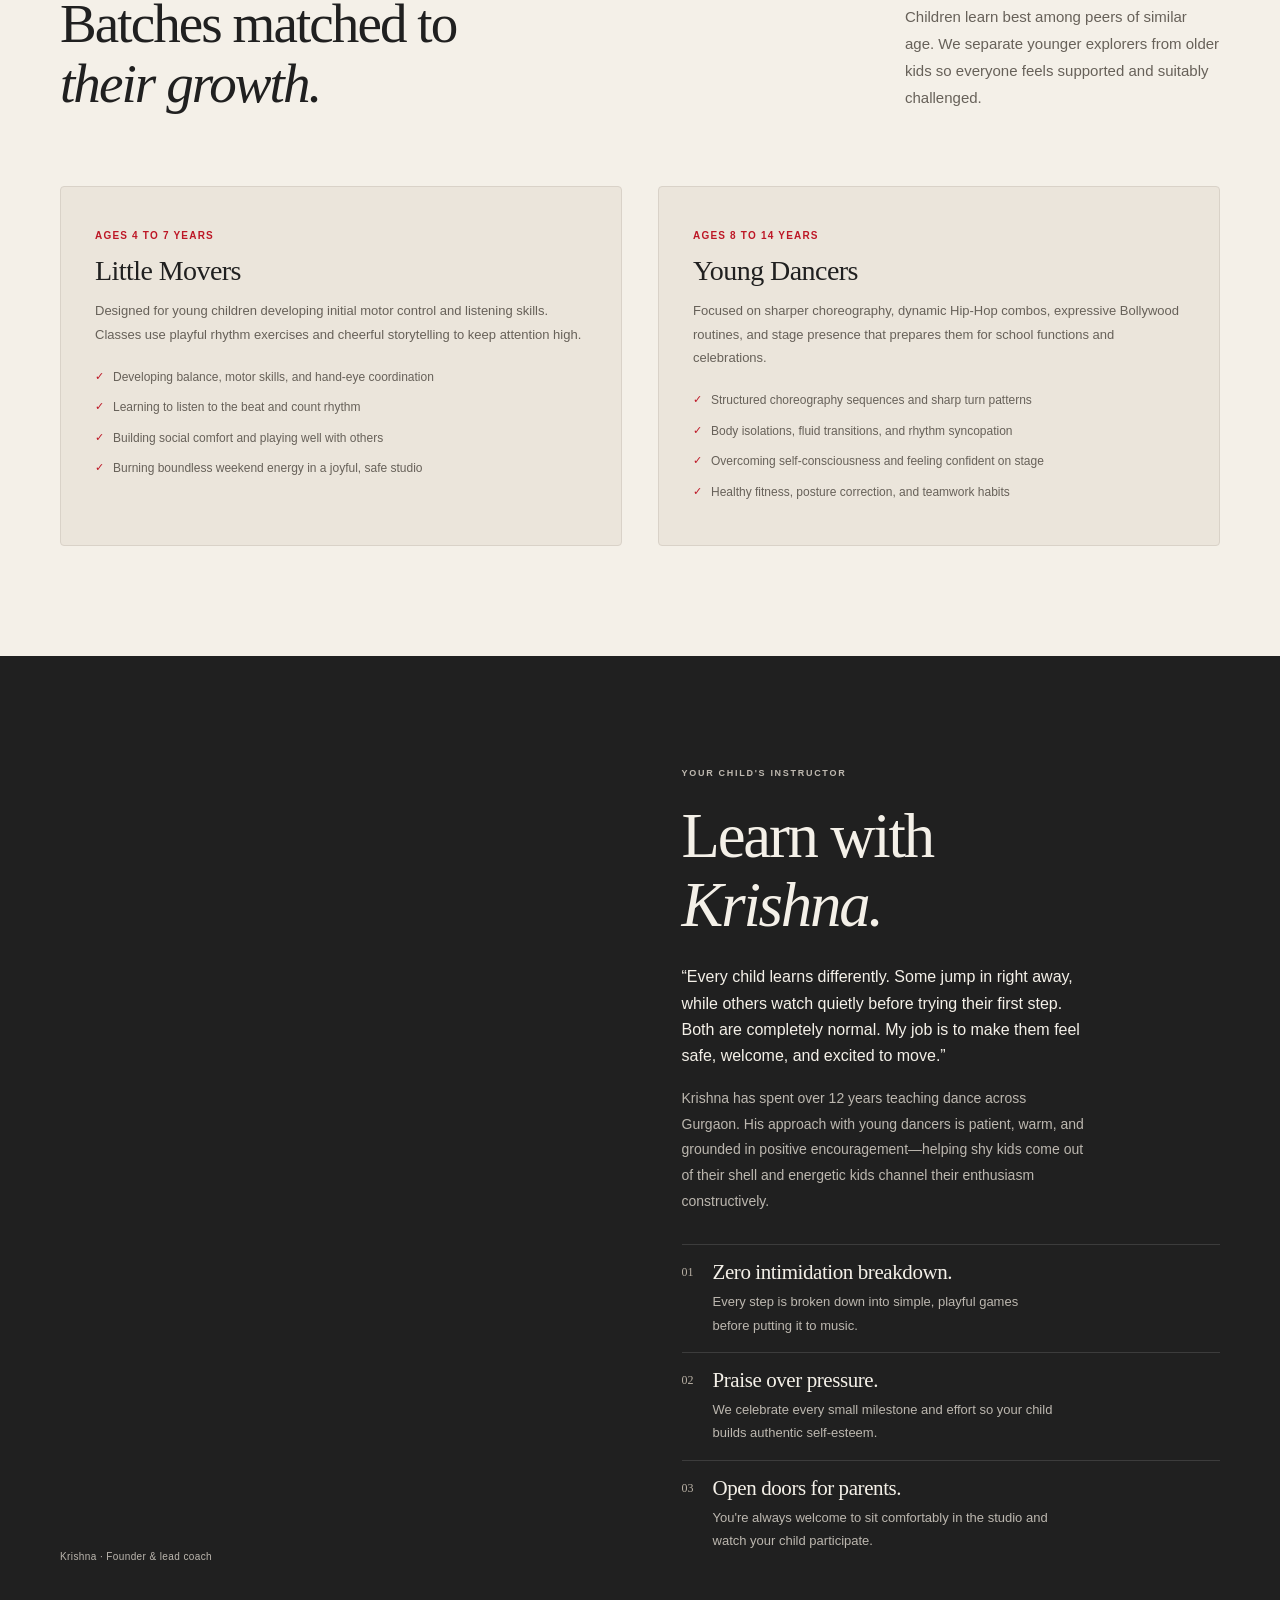
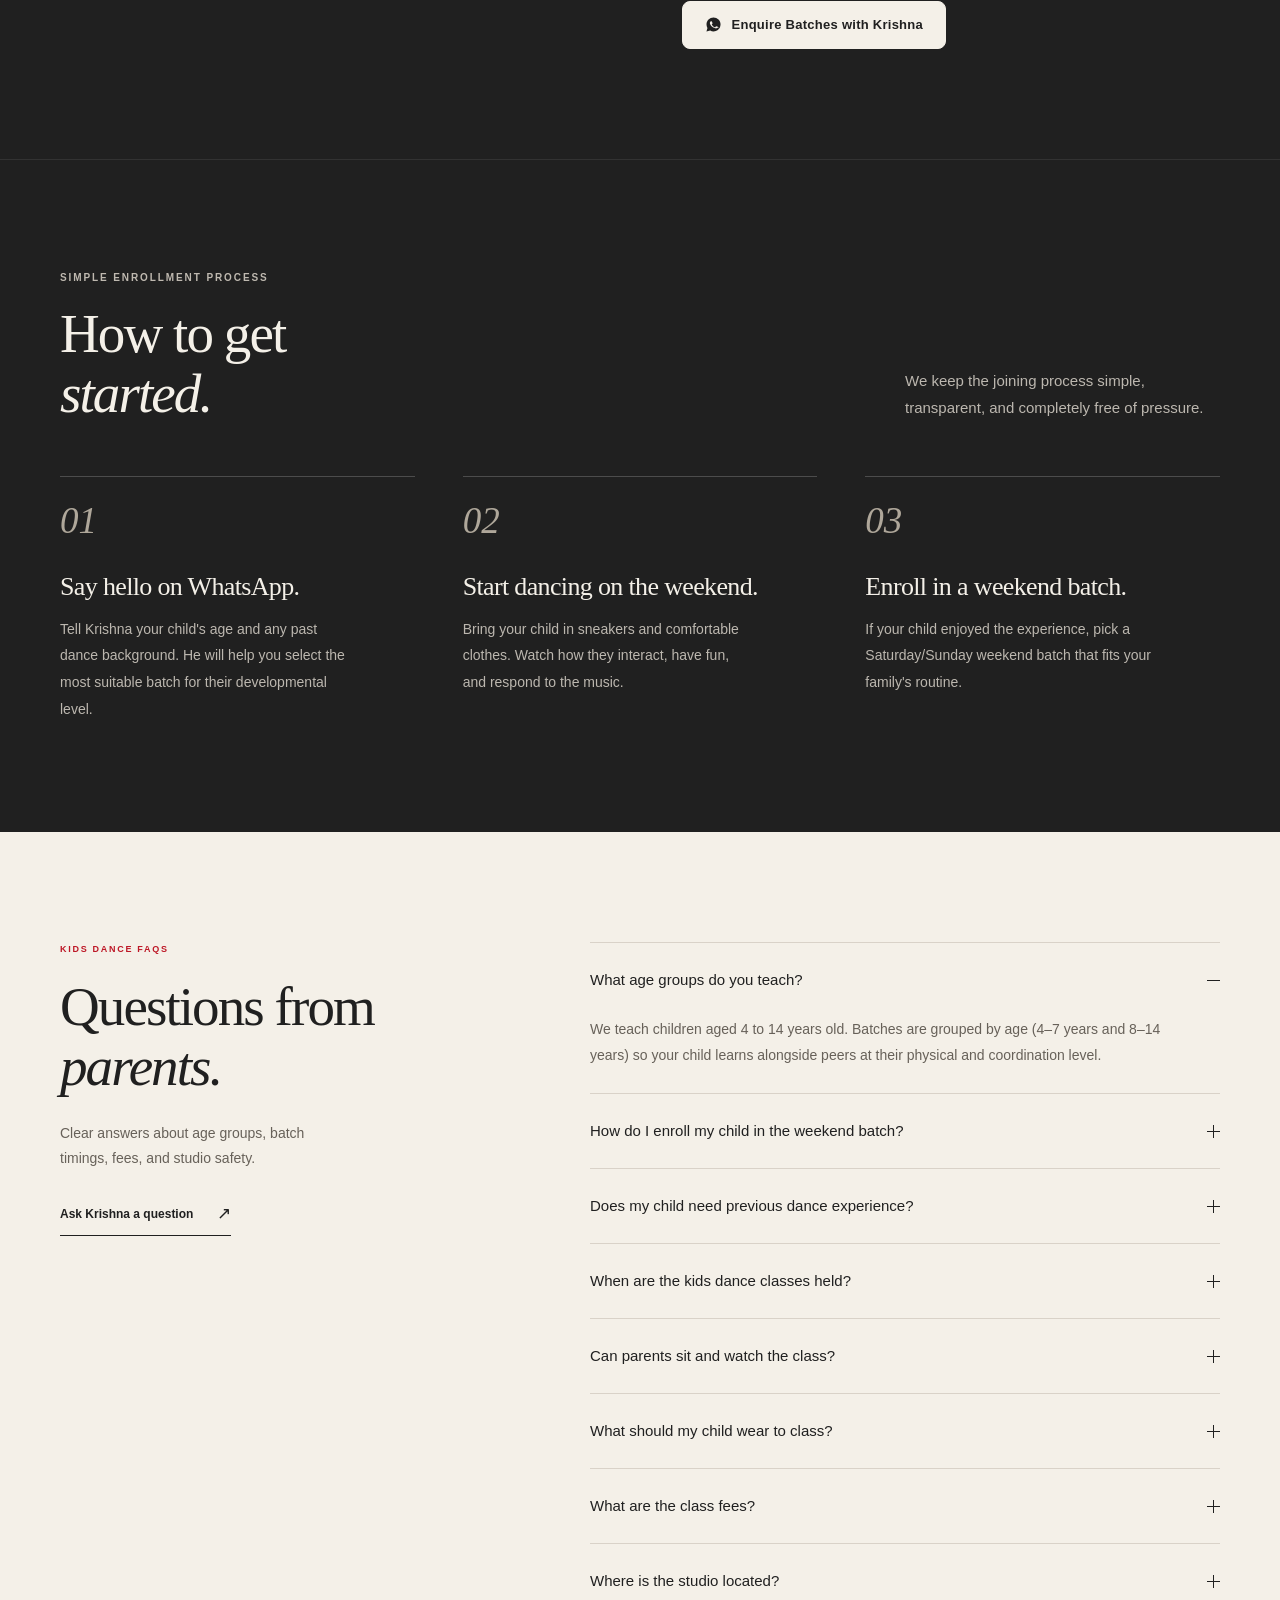
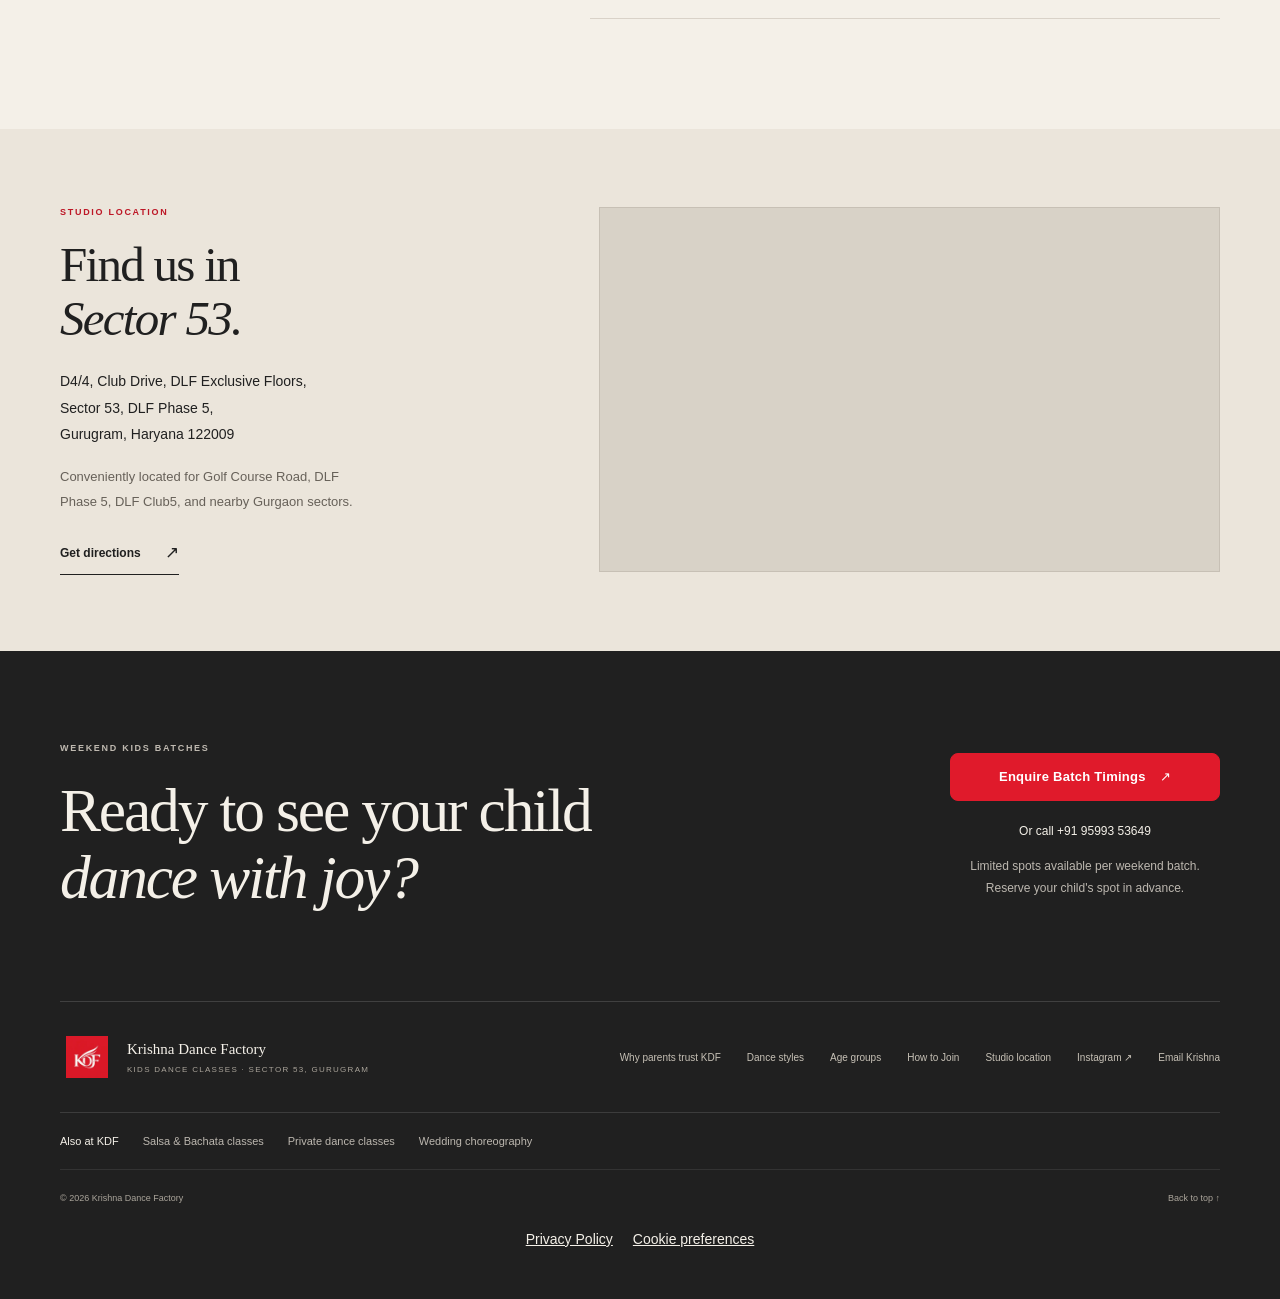
==== commit 7b97e36b: "Refresh privacy stylesheet cache after footer fix" ====
--- a/kids-dance-classes/index.html
+++ b/kids-dance-classes/index.html
@@ -27,7 +27,7 @@
 <link as="image" fetchpriority="high" href="assets/optimized/kids-class-hero-selected-1860.webp" imagesizes="(max-width: 700px) 160vw, 100vw" imagesrcset="assets/optimized/kids-class-hero-selected-640.webp 640w, assets/optimized/kids-class-hero-selected-960.webp 960w, assets/optimized/kids-class-hero-selected-1440.webp 1440w, assets/optimized/kids-class-hero-selected-1860.webp 1860w" rel="preload" type="image/webp"/>
 <link href="styles.css" rel="stylesheet"/>
 <!-- Shared production tracking; local and staging previews do not send data. -->
-<link rel="stylesheet" href="/privacy.css">
+<link rel="stylesheet" href="/privacy.css?v=20261106-2">
 <script src="/tracking.js"></script>
 <script defer="" src="script.js"></script>
 <script type="application/ld+json">
--- a/privacy.css
+++ b/privacy.css
@@ -3,7 +3,7 @@
 .kdf-cookie-banner[hidden]{display:none!important}.kdf-cookie-banner{position:fixed;z-index:10000;bottom:90px;left:20px;right:20px;max-width:1000px;margin:auto;padding:20px;display:flex;gap:24px;align-items:center}.kdf-cookie-banner p{margin:6px 0 0;font:inherit;color:inherit}.kdf-cookie-banner strong{font-size:18px}
 .kdf-cookie-actions{display:flex;flex-wrap:wrap;gap:8px;flex-shrink:0}.kdf-cookie-actions button,.kdf-privacy-page button{font:inherit;border:1px solid #57504b;border-radius:6px;background:#fffdf8;color:#262321;padding:9px 13px;cursor:pointer;min-height:44px}.kdf-cookie-actions button:hover{background:#eee8df}.kdf-cookie-banner a,.kdf-cookie-dialog a{color:#8e2423;text-decoration:underline}
 .kdf-cookie-dialog{width:min(560px,calc(100% - 32px));max-height:85vh;padding:24px;overflow:auto}.kdf-cookie-dialog::backdrop{background:#0009}.kdf-cookie-dialog h2{font:700 25px/1.2 Arial,sans-serif;margin:0 0 16px}.kdf-cookie-dialog p{margin:12px 0;font:inherit;color:inherit}.kdf-cookie-dialog label{display:flex;align-items:center;gap:10px;font-weight:bold}.kdf-cookie-dialog input{width:20px;height:20px;accent-color:#8e2423}
-.kdf-privacy-links{display:flex;justify-content:center;gap:20px;flex-wrap:wrap;padding:14px 20px;font:14px/1.5 Arial,sans-serif}.kdf-privacy-links a,.kdf-privacy-links button{color:inherit;text-decoration:underline}.kdf-privacy-links button{font:inherit;border:0;background:transparent;padding:0;cursor:pointer;min-height:32px}
+.kdf-privacy-links{display:flex;align-items:center;justify-content:center;gap:8px 20px;flex-wrap:wrap;padding:14px 20px;font:14px/1.5 Arial,sans-serif}.kdf-privacy-links>a,.kdf-privacy-links>button{display:inline-flex;align-items:center;justify-content:center;box-sizing:border-box;min-height:44px;margin:0;padding:0;font:inherit;line-height:1.5;color:inherit;text-decoration:underline;white-space:nowrap}.kdf-privacy-links>button{border:0;background:transparent;cursor:pointer}
 .kdf-cookie-actions button:focus-visible,.kdf-cookie-dialog a:focus-visible,.kdf-privacy-links :focus-visible,.kdf-privacy-page :focus-visible{outline:3px solid #bd3a26;outline-offset:3px}
 .kdf-privacy-page{margin:0;background:#f4f0e8;color:#272523;font:17px/1.75 Arial,sans-serif}.kdf-privacy-page *{box-sizing:border-box}.kdf-privacy-page main{max-width:830px;margin:55px auto;padding:0 24px}.kdf-privacy-page h1{font-size:clamp(38px,7vw,64px);line-height:1.1;margin:14px 0}.kdf-privacy-page h2{font-size:25px;line-height:1.3;margin:38px 0 12px}.kdf-privacy-page a{color:#8e2423}.kdf-privacy-header{display:flex;justify-content:space-between;gap:20px;padding:22px max(24px,calc((100% - 1050px)/2));border-bottom:1px solid #ccc}.kdf-privacy-header a:first-child{font-weight:700;text-decoration:none}.kdf-eyebrow{font-size:13px;text-transform:uppercase;letter-spacing:.13em}.kdf-privacy-footer{padding:30px 24px;text-align:center;border-top:1px solid #ccc}.kdf-privacy-footer>a,.kdf-privacy-footer>button{margin:8px}.kdf-skip{position:absolute;top:-100px;left:20px;background:white;padding:10px}.kdf-skip:focus{top:10px}
 @media(max-width:800px){.kdf-cookie-banner{flex-direction:column;align-items:stretch;gap:12px;left:10px;right:10px;bottom:85px;max-height:65vh;overflow:auto;padding:16px}.kdf-cookie-actions{flex-shrink:1}.kdf-cookie-actions button{flex:1}.kdf-privacy-header{font-size:14px}}
